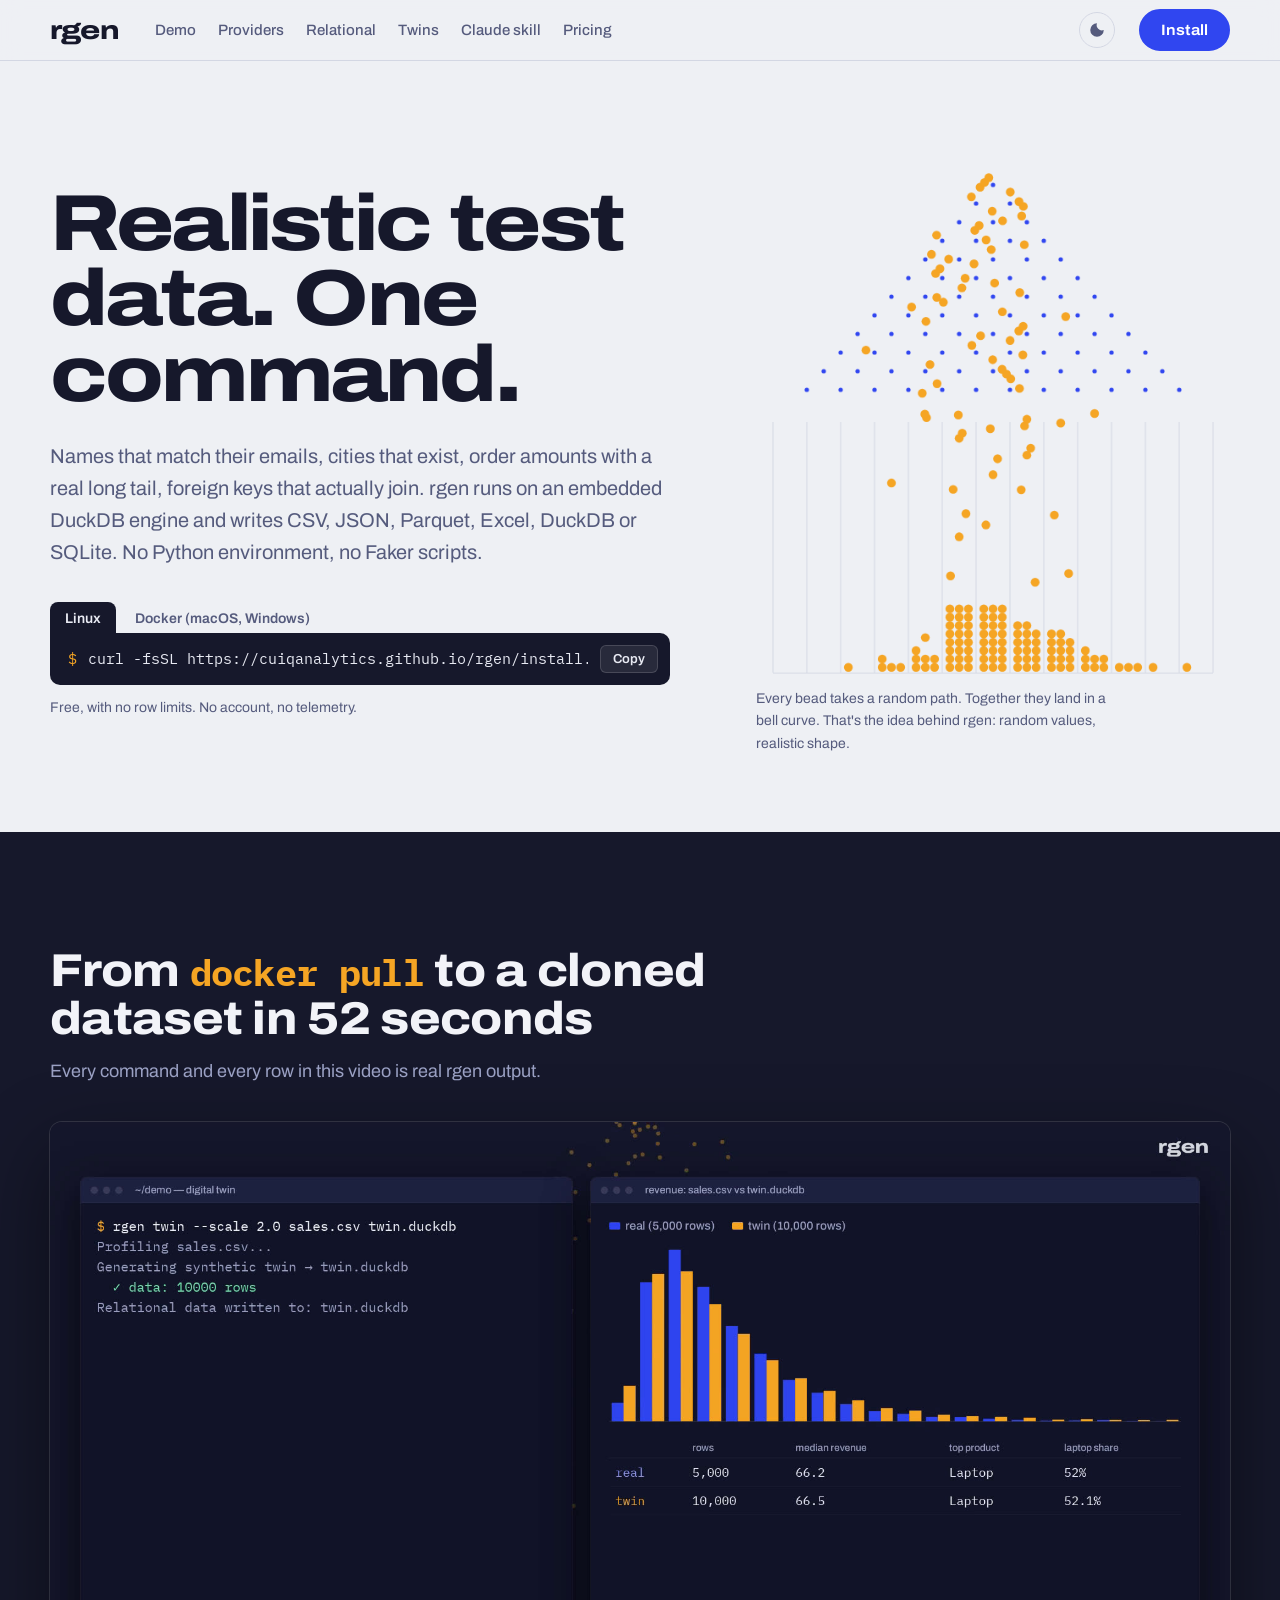
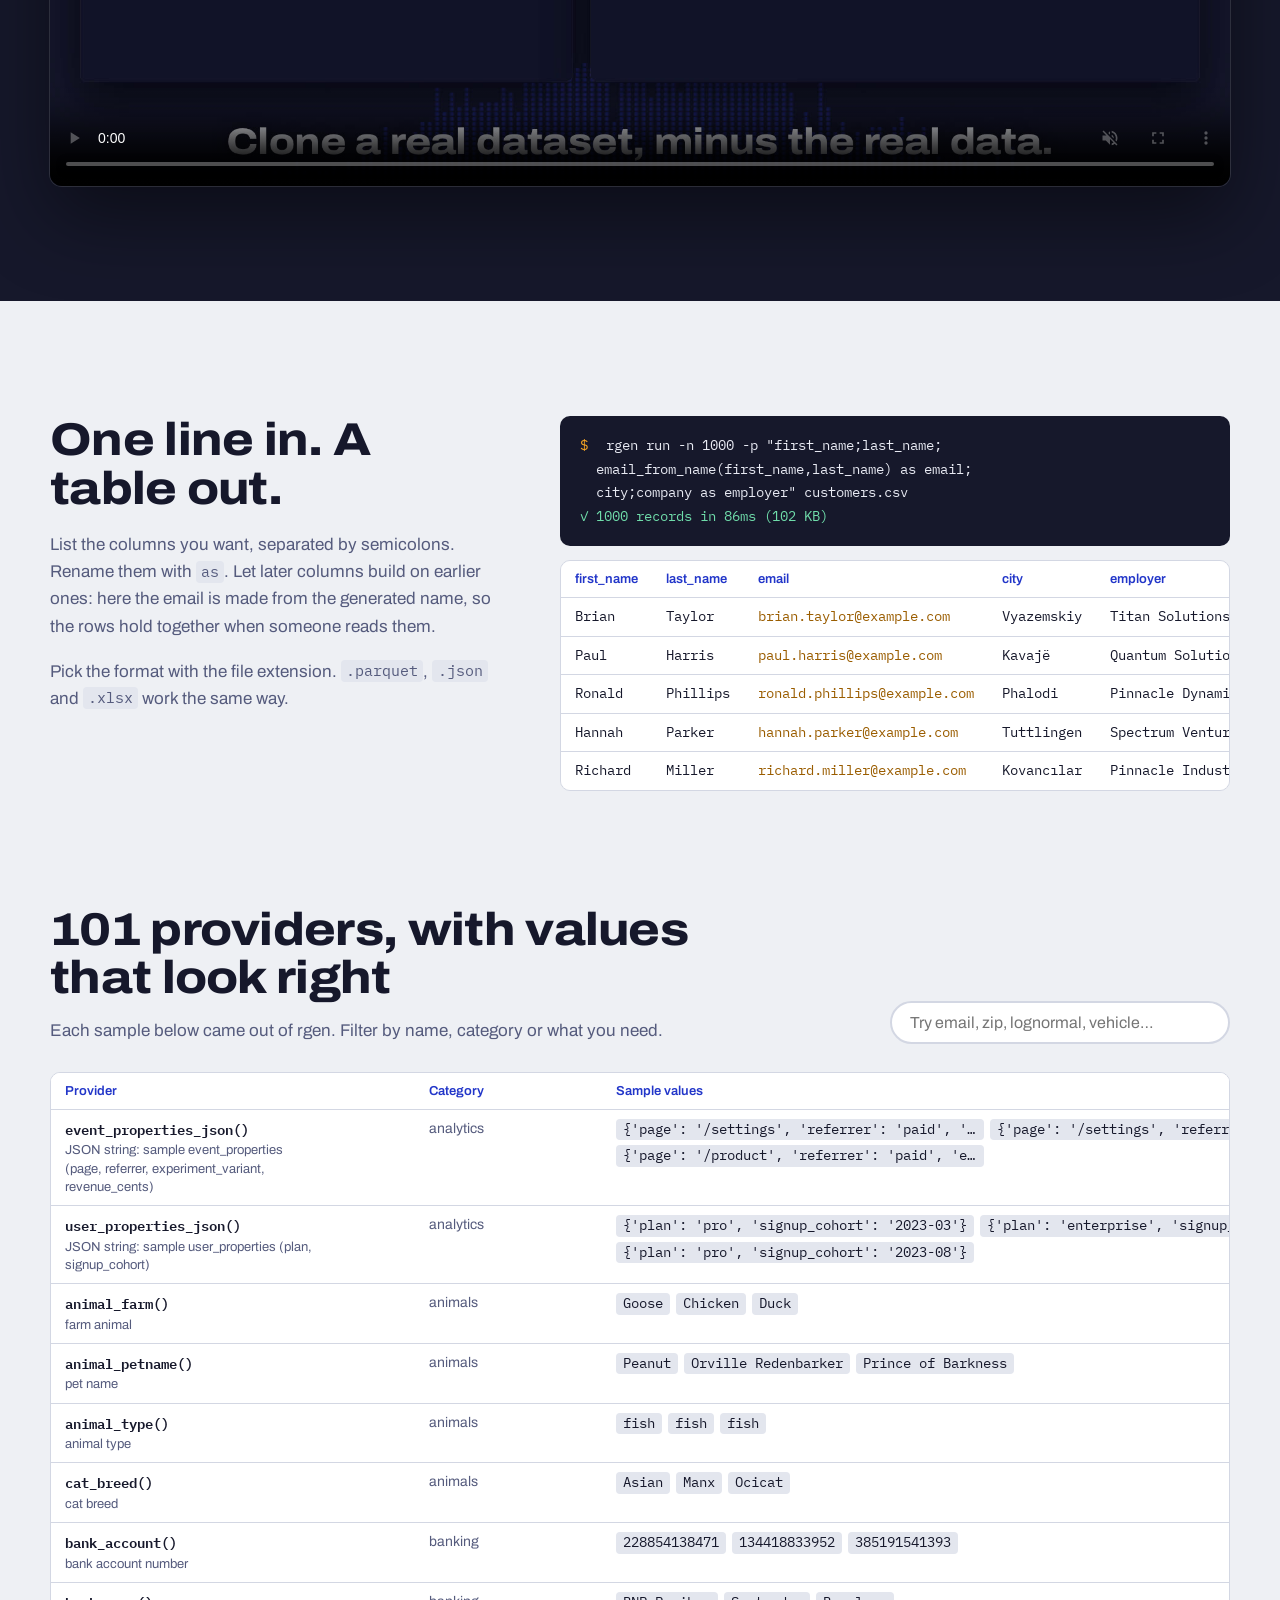
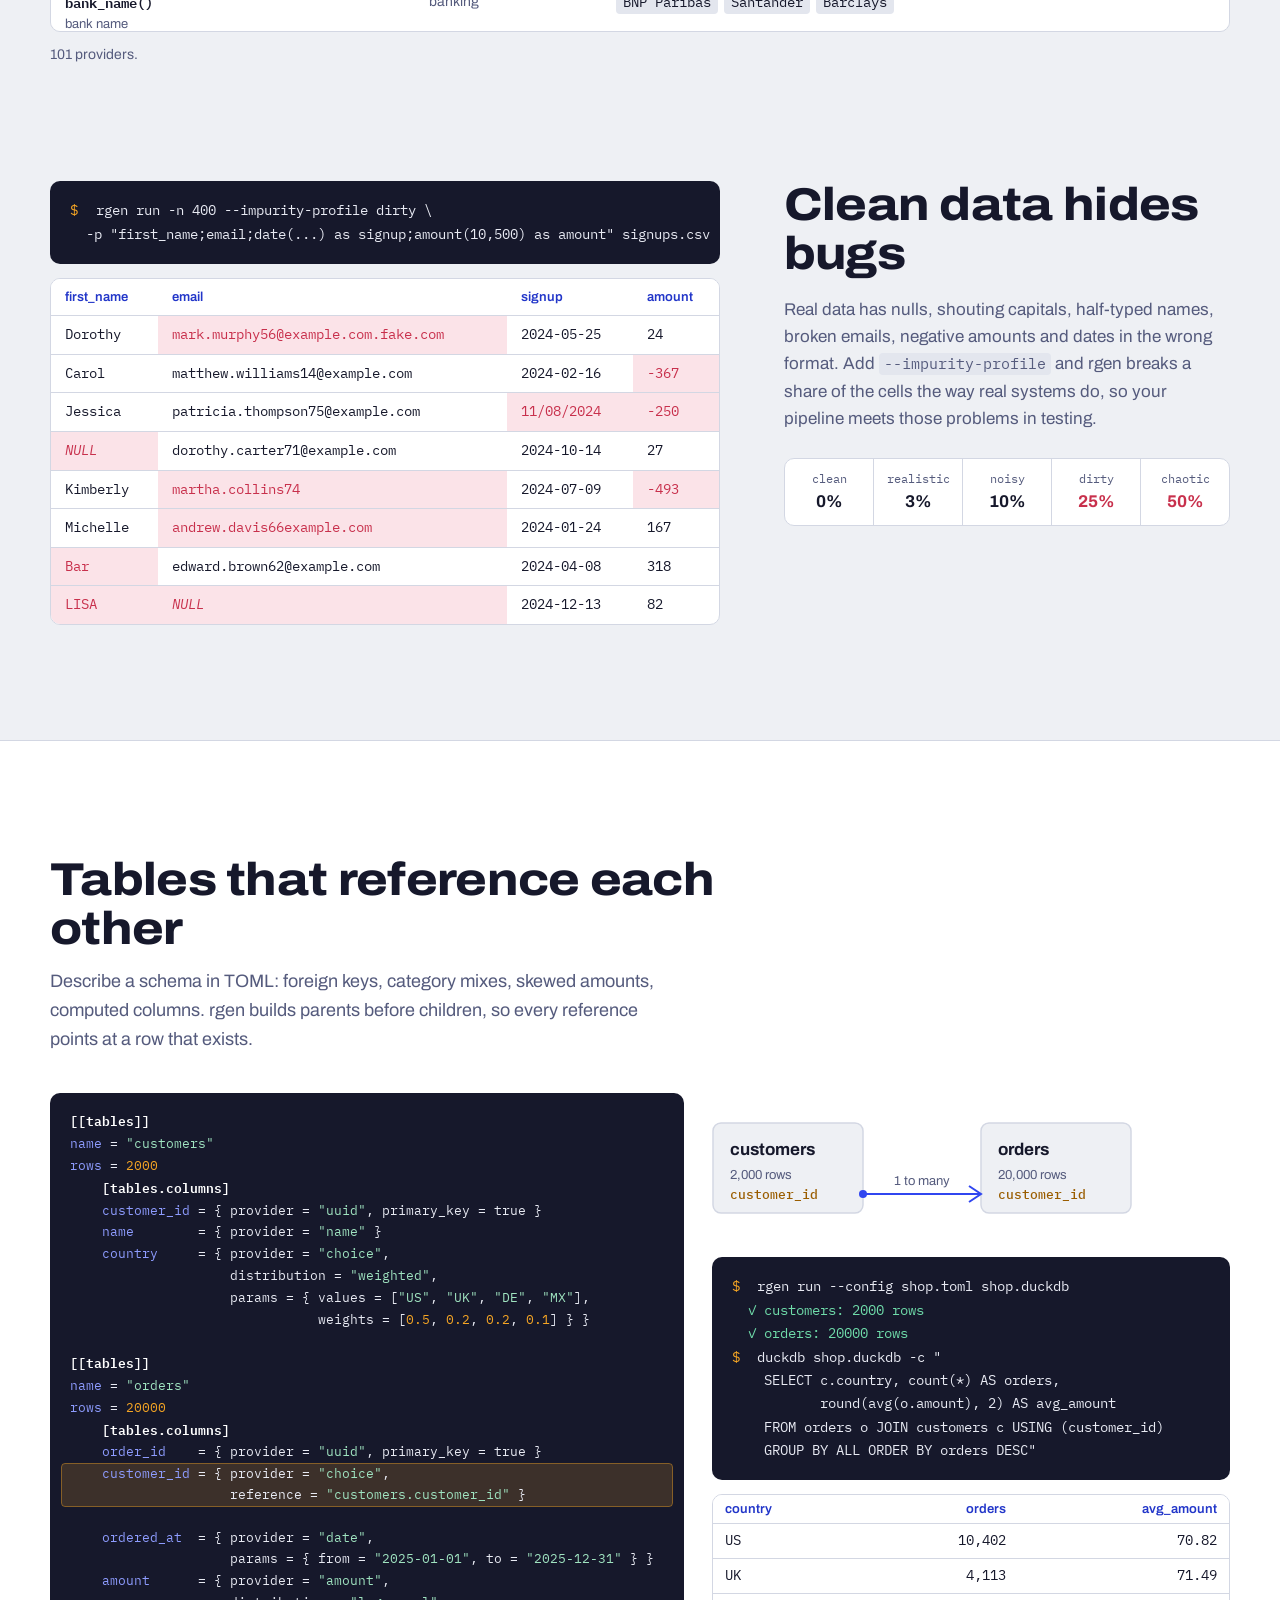
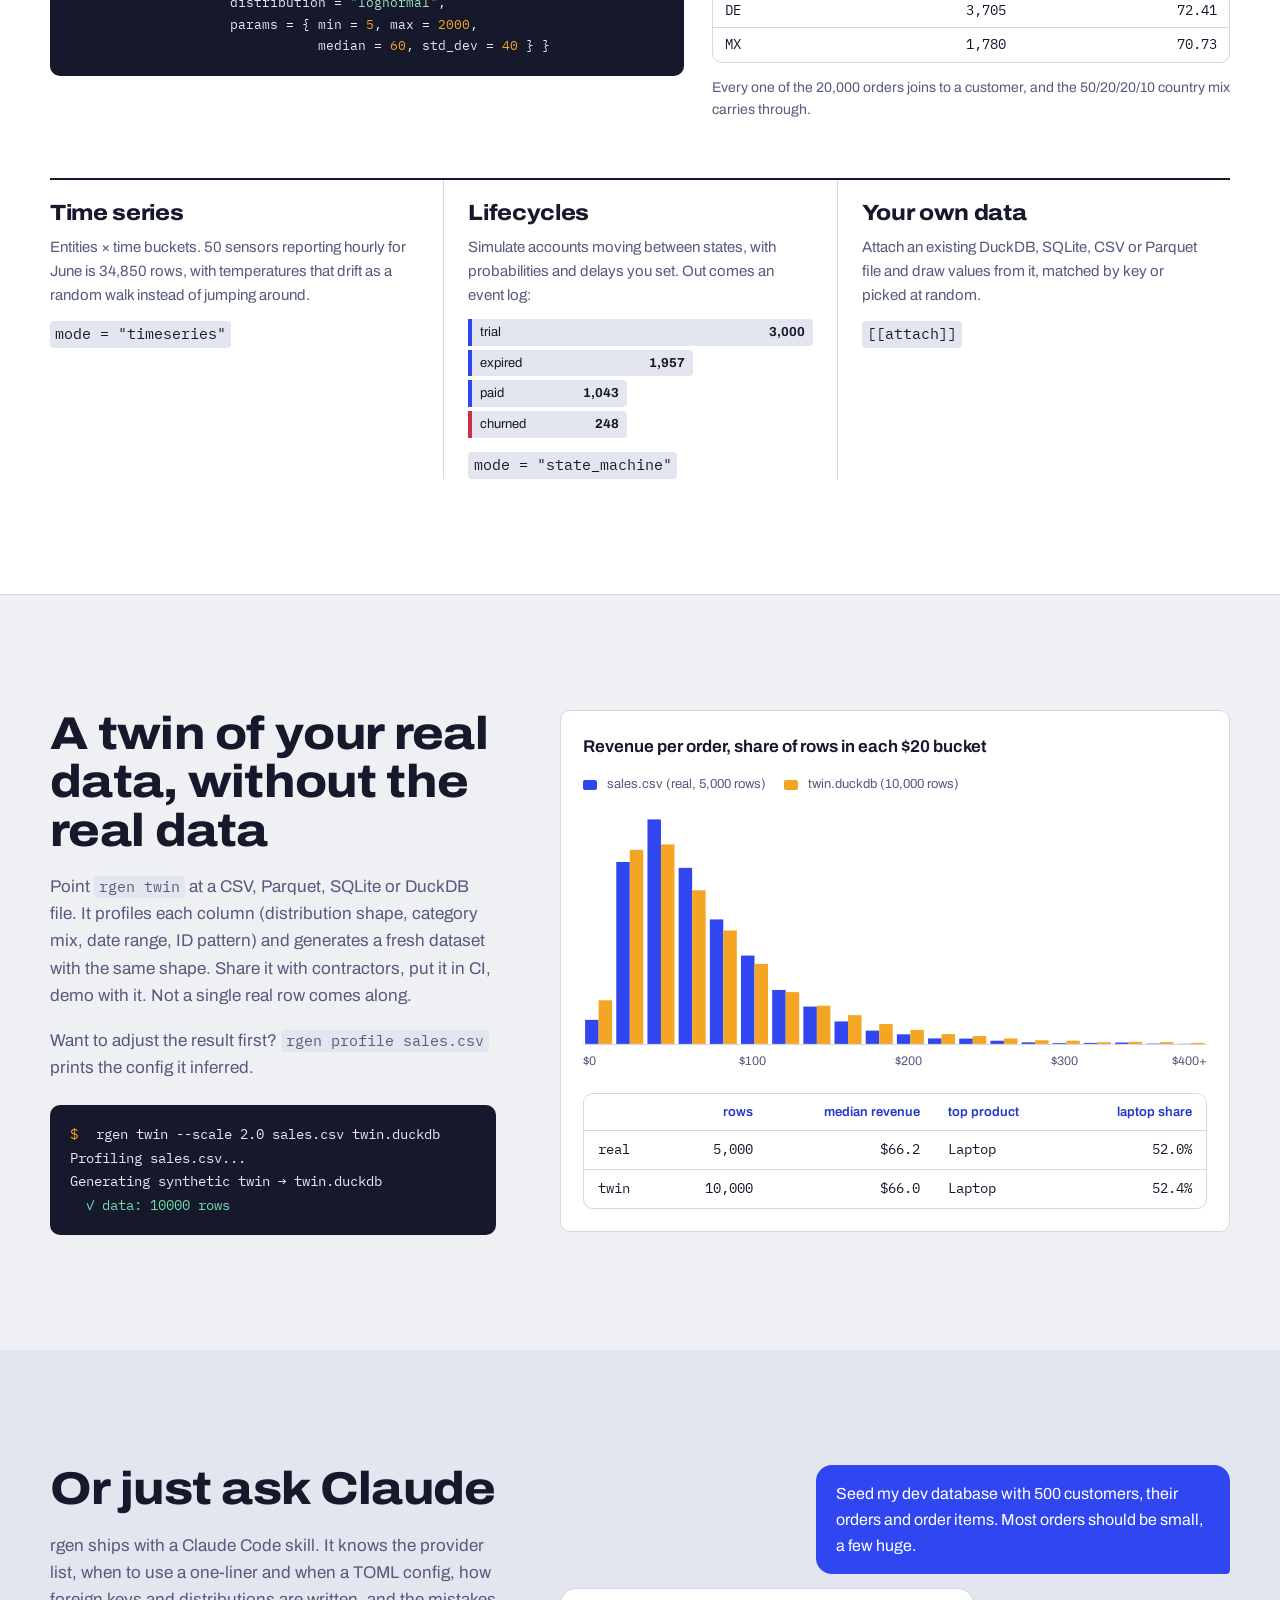
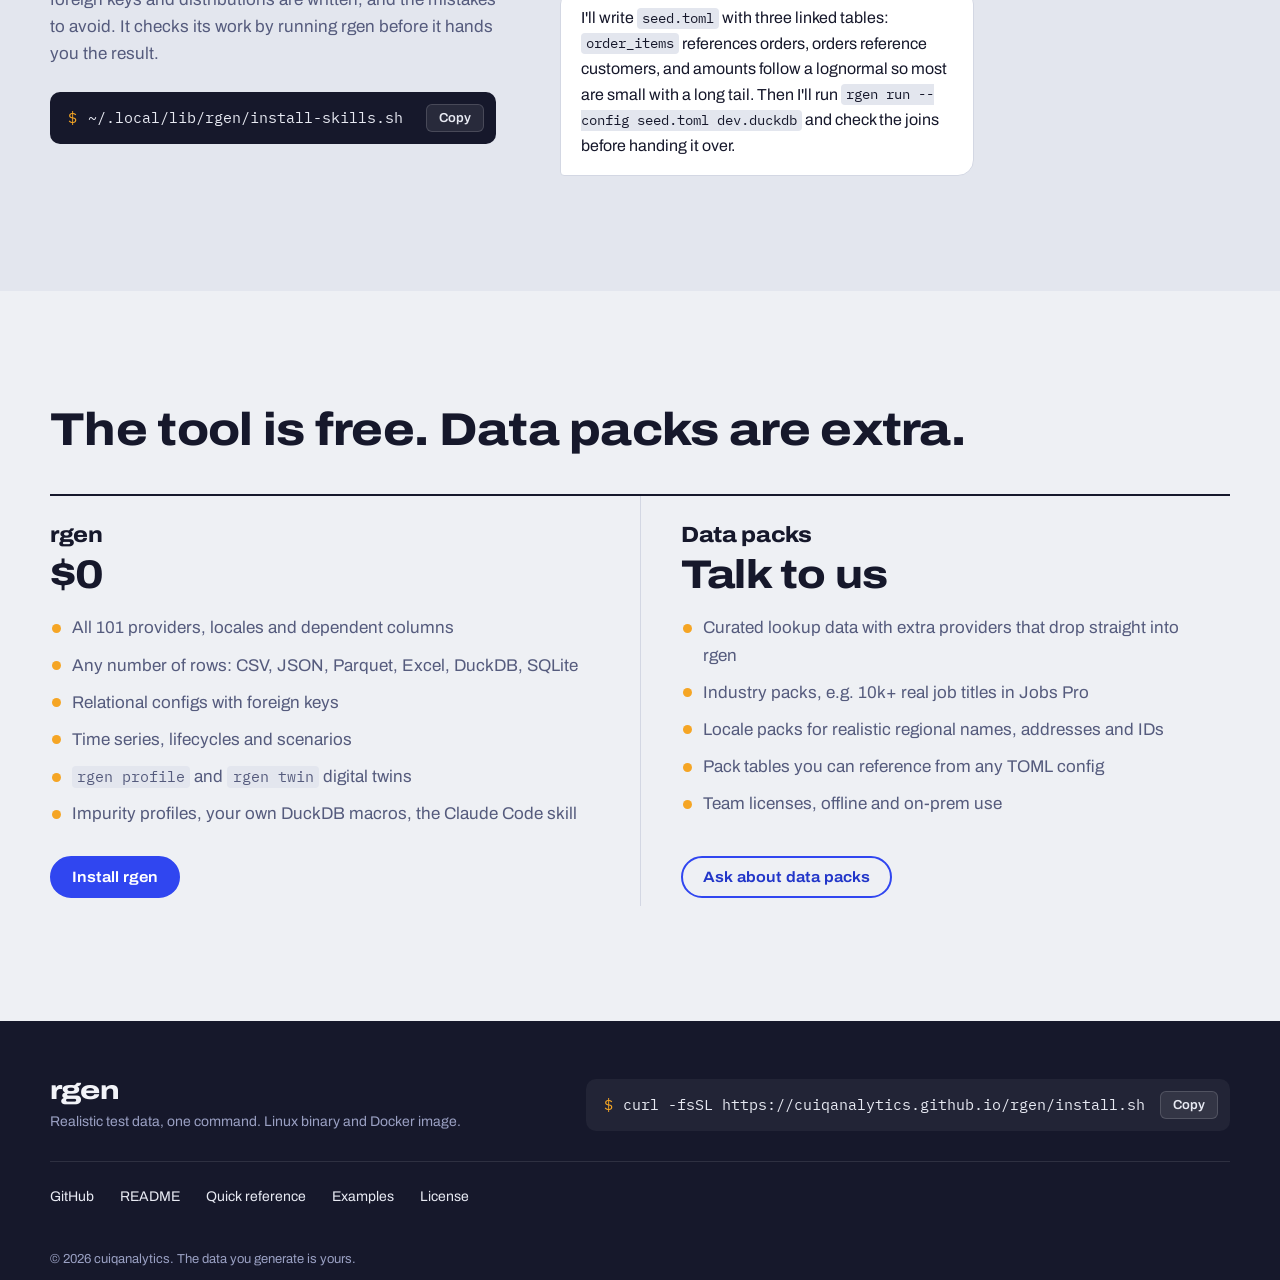
==== index.html @ 6bc673a0 "First commit" ====
<!DOCTYPE html>
<html lang="en">
<head>
<meta charset="utf-8">
<meta name="viewport" content="width=device-width, initial-scale=1">
<title>rgen — realistic test data</title>
<meta name="description" content="rgen generates realistic synthetic data from one command: 101 providers, foreign keys that join, time series, lifecycles and digital twins of real datasets. CSV, JSON, Parquet, Excel, DuckDB, SQLite.">
<meta property="og:type" content="website">
<meta property="og:url" content="https://cuiqanalytics.github.io/rgen/">
<meta property="og:title" content="rgen — realistic test data, one command">
<meta property="og:description" content="Names that match their emails, cities that exist, amounts with a real long tail, foreign keys that join.">
<meta property="og:image" content="https://cuiqanalytics.github.io/rgen/media/rgen-hero-poster.jpg">
<meta property="og:image:width" content="1920">
<meta property="og:image:height" content="1080">
<meta property="og:video" content="https://cuiqanalytics.github.io/rgen/media/rgen-hero.mp4">
<meta property="og:video:type" content="video/mp4">
<meta name="twitter:card" content="summary_large_image">
<meta name="twitter:image" content="https://cuiqanalytics.github.io/rgen/media/rgen-hero-poster.jpg">
<link rel="icon" href="data:image/svg+xml,%3Csvg xmlns='http://www.w3.org/2000/svg' viewBox='0 0 32 32'%3E%3Crect width='32' height='32' rx='7' fill='%2316182b'/%3E%3Cg fill='%23f5a524'%3E%3Ccircle cx='16' cy='24' r='3'/%3E%3Ccircle cx='10' cy='24' r='3'/%3E%3Ccircle cx='22' cy='24' r='3'/%3E%3Ccircle cx='16' cy='17.5' r='3'/%3E%3Ccircle cx='13' cy='11' r='3' fill='%238e9cff'/%3E%3C/g%3E%3C/svg%3E">
<link rel="preconnect" href="https://fonts.googleapis.com">
<link rel="preconnect" href="https://fonts.gstatic.com" crossorigin>
<link href="https://fonts.googleapis.com/css2?family=Archivo:wdth,wght@62..125,400..800&family=IBM+Plex+Mono:wght@400;600&display=swap" rel="stylesheet">
<link rel="stylesheet" href="style.css">
</head>
<body>

<a class="skip" href="#main">Skip to content</a>

<header class="site-header">
  <nav class="nav" aria-label="Main">
    <a href="#top" class="brand" aria-label="rgen home">rgen</a>
    <div class="nav-links">
      <a href="#demo">Demo</a>
      <a href="#providers">Providers</a>
      <a href="#relational">Relational</a>
      <a href="#twin">Twins</a>
      <a href="#skill">Claude skill</a>
      <a href="#pricing">Pricing</a>
    </div>
    <button class="theme-toggle" type="button" aria-label="Switch color theme" title="Switch color theme">
      <svg viewBox="0 0 24 24" width="18" height="18" aria-hidden="true"><path d="M12 3a9 9 0 1 0 9 9 7 7 0 0 1-9-9z" fill="currentColor"/></svg>
    </button>
    <a href="#install" class="btn btn-solid nav-cta">Install</a>
  </nav>
</header>

<main id="main">

  <section id="top" class="hero">
    <div class="hero-copy">
      <h1>Realistic test data. One command.</h1>
      <p class="lede">Names that match their emails, cities that exist, order amounts with a real long tail, foreign keys that actually join. rgen runs on an embedded DuckDB engine and writes CSV, JSON, Parquet, Excel, DuckDB or SQLite. No Python environment, no Faker scripts.</p>

      <div id="install" class="install" data-tabs>
        <div class="tabs" role="tablist" aria-label="Install method">
          <button role="tab" id="tab-linux" aria-controls="pane-linux" aria-selected="true">Linux</button>
          <button role="tab" id="tab-docker" aria-controls="pane-docker" aria-selected="false" tabindex="-1">Docker (macOS, Windows)</button>
        </div>
        <div role="tabpanel" id="pane-linux" aria-labelledby="tab-linux" class="cmd">
          <code><span class="sigil" aria-hidden="true">$</span>curl -fsSL https://cuiqanalytics.github.io/rgen/install.sh | sh</code>
          <button class="copy" data-copy="curl -fsSL https://cuiqanalytics.github.io/rgen/install.sh | sh">Copy</button>
        </div>
        <div role="tabpanel" id="pane-docker" aria-labelledby="tab-docker" class="cmd" hidden>
          <code><span class="sigil" aria-hidden="true">$</span>docker pull ghcr.io/cuiqanalytics/rgen</code>
          <button class="copy" data-copy="docker pull ghcr.io/cuiqanalytics/rgen">Copy</button>
        </div>
      </div>
      <p class="install-note">Free, with no row limits. No account, no telemetry.</p>
    </div>

    <figure class="board" aria-label="A Galton board: beads drop through pegs at random and pile up into a bell curve">
      <canvas id="galton" width="560" height="620"></canvas>
      <figcaption>Every bead takes a random path. Together they land in a bell curve. That's the idea behind rgen: random values, realistic shape.</figcaption>
    </figure>
  </section>

  <section id="demo" class="demo">
    <div class="wrap">
      <h2>From <code>docker pull</code> to a cloned dataset in 52&nbsp;seconds</h2>
      <p class="section-lede">Every command and every row in this video is real rgen output.</p>
      <div class="video-frame">
        <video poster="media/rgen-hero-poster.jpg" controls muted loop playsinline preload="metadata" autoplay aria-label="rgen demo video">
          <source src="media/rgen-hero.mp4" type="video/mp4">
        </video>
      </div>
    </div>
  </section>

  <section id="generate" class="wrap split">
    <div class="split-text">
      <h2>One line in. A table out.</h2>
      <p>List the columns you want, separated by semicolons. Rename them with <code>as</code>. Let later columns build on earlier ones: here the email is made from the generated name, so the rows hold together when someone reads them.</p>
      <p>Pick the format with the file extension. <code>.parquet</code>, <code>.json</code> and <code>.xlsx</code> work the same way.</p>
    </div>
    <div class="split-demo">
      <pre class="terminal"><code><span class="sigil">$</span> rgen run -n 1000 -p "first_name;last_name;
  email_from_name(first_name,last_name) as email;
  city;company as employer" customers.csv
<span class="ok">✓ 1000 records in 86ms (102 KB)</span></code></pre>
      <div class="table-scroll" tabindex="0" aria-label="First rows of customers.csv">
        <table class="data">
          <thead><tr><th>first_name</th><th>last_name</th><th>email</th><th>city</th><th>employer</th></tr></thead>
          <tbody>
            <tr><td>Brian</td><td>Taylor</td><td class="hl">brian.taylor@example.com</td><td>Vyazemskiy</td><td>Titan Solutions</td></tr>
            <tr><td>Paul</td><td>Harris</td><td class="hl">paul.harris@example.com</td><td>Kavajë</td><td>Quantum Solutions</td></tr>
            <tr><td>Ronald</td><td>Phillips</td><td class="hl">ronald.phillips@example.com</td><td>Phalodi</td><td>Pinnacle Dynamics</td></tr>
            <tr><td>Hannah</td><td>Parker</td><td class="hl">hannah.parker@example.com</td><td>Tuttlingen</td><td>Spectrum Ventures</td></tr>
            <tr><td>Richard</td><td>Miller</td><td class="hl">richard.miller@example.com</td><td>Kovancılar</td><td>Pinnacle Industries</td></tr>
          </tbody>
        </table>
      </div>
    </div>
  </section>

  <section id="providers" class="wrap catalog">
    <div class="catalog-head">
      <h2>101 providers, with values that look right</h2>
      <p>Each sample below came out of rgen. Filter by name, category or what you need.</p>
      <label class="filter">
        <span class="visually-hidden">Filter providers</span>
        <input id="provider-filter" type="search" placeholder="Try email, zip, lognormal, vehicle…" autocomplete="off">
      </label>
    </div>
    <div class="table-scroll catalog-scroll" tabindex="0" aria-label="Provider catalog">
      <table class="data catalog-table">
        <thead><tr><th scope="col">Provider</th><th scope="col">Category</th><th scope="col">Sample values</th></tr></thead>
        <tbody id="provider-rows"></tbody>
      </table>
    </div>
    <p class="catalog-count" id="provider-count" aria-live="polite"></p>
  </section>

  <section id="dirty" class="wrap split split-flip">
    <div class="split-text">
      <h2>Clean data hides bugs</h2>
      <p>Real data has nulls, shouting capitals, half-typed names, broken emails, negative amounts and dates in the wrong format. Add <code>--impurity-profile</code> and rgen breaks a share of the cells the way real systems do, so your pipeline meets those problems in testing.</p>
      <ol class="scale" aria-label="Impurity profiles and the share of cells they corrupt">
        <li><code>clean</code><span>0%</span></li>
        <li><code>realistic</code><span>3%</span></li>
        <li><code>noisy</code><span>10%</span></li>
        <li><code>dirty</code><span>25%</span></li>
        <li><code>chaotic</code><span>50%</span></li>
      </ol>
    </div>
    <div class="split-demo">
      <pre class="terminal"><code><span class="sigil">$</span> rgen run -n 400 --impurity-profile dirty \
  -p "first_name;email;date(...) as signup;amount(10,500) as amount" signups.csv</code></pre>
      <div class="table-scroll" tabindex="0" aria-label="Sample rows with injected data problems">
        <table class="data">
          <thead><tr><th>first_name</th><th>email</th><th>signup</th><th>amount</th></tr></thead>
          <tbody>
            <tr><td>Dorothy</td><td class="bad">mark.murphy56@example.com.fake.com</td><td>2024-05-25</td><td>24</td></tr>
            <tr><td>Carol</td><td>matthew.williams14@example.com</td><td>2024-02-16</td><td class="bad">-367</td></tr>
            <tr><td>Jessica</td><td>patricia.thompson75@example.com</td><td class="bad">11/08/2024</td><td class="bad">-250</td></tr>
            <tr><td class="bad null">NULL</td><td>dorothy.carter71@example.com</td><td>2024-10-14</td><td>27</td></tr>
            <tr><td>Kimberly</td><td class="bad">martha.collins74</td><td>2024-07-09</td><td class="bad">-493</td></tr>
            <tr><td>Michelle</td><td class="bad">andrew.davis66example.com</td><td>2024-01-24</td><td>167</td></tr>
            <tr><td class="bad">Bar</td><td>edward.brown62@example.com</td><td>2024-04-08</td><td>318</td></tr>
            <tr><td class="bad">LISA</td><td class="bad null">NULL</td><td>2024-12-13</td><td>82</td></tr>
          </tbody>
        </table>
      </div>
    </div>
  </section>

  <section id="relational" class="relational">
    <div class="wrap">
      <div class="section-head">
        <h2>Tables that reference each other</h2>
        <p class="section-lede">Describe a schema in TOML: foreign keys, category mixes, skewed amounts, computed columns. rgen builds parents before children, so every reference points at a row that exists.</p>
      </div>
      <div class="rel-grid">
        <pre class="terminal toml" aria-label="shop.toml"><code><span class="t-h">[[tables]]</span>
<span class="t-k">name</span> = <span class="t-s">"customers"</span>
<span class="t-k">rows</span> = <span class="t-n">2000</span>
    <span class="t-h">[tables.columns]</span>
    <span class="t-k">customer_id</span> = { provider = <span class="t-s">"uuid"</span>, primary_key = true }
    <span class="t-k">name</span>        = { provider = <span class="t-s">"name"</span> }
    <span class="t-k">country</span>     = { provider = <span class="t-s">"choice"</span>,
                    distribution = <span class="t-s">"weighted"</span>,
                    params = { values = [<span class="t-s">"US"</span>, <span class="t-s">"UK"</span>, <span class="t-s">"DE"</span>, <span class="t-s">"MX"</span>],
                               weights = [<span class="t-n">0.5</span>, <span class="t-n">0.2</span>, <span class="t-n">0.2</span>, <span class="t-n">0.1</span>] } }

<span class="t-h">[[tables]]</span>
<span class="t-k">name</span> = <span class="t-s">"orders"</span>
<span class="t-k">rows</span> = <span class="t-n">20000</span>
    <span class="t-h">[tables.columns]</span>
    <span class="t-k">order_id</span>    = { provider = <span class="t-s">"uuid"</span>, primary_key = true }
<mark>    <span class="t-k">customer_id</span> = { provider = <span class="t-s">"choice"</span>,
                    reference = <span class="t-s">"customers.customer_id"</span> }</mark>
    <span class="t-k">ordered_at</span>  = { provider = <span class="t-s">"date"</span>,
                    params = { from = <span class="t-s">"2025-01-01"</span>, to = <span class="t-s">"2025-12-31"</span> } }
    <span class="t-k">amount</span>      = { provider = <span class="t-s">"amount"</span>,
                    distribution = <span class="t-s">"lognormal"</span>,
                    params = { min = <span class="t-n">5</span>, max = <span class="t-n">2000</span>,
                               median = <span class="t-n">60</span>, std_dev = <span class="t-n">40</span> } }</code></pre>

        <div class="rel-result">
          <svg class="er" viewBox="0 0 420 150" role="img" aria-label="customers, 2,000 rows, is referenced by orders, 20,000 rows, through customer_id">
            <rect x="1" y="30" width="150" height="90" rx="8" class="er-box"/>
            <text x="18" y="62" class="er-title">customers</text>
            <text x="18" y="86" class="er-sub">2,000 rows</text>
            <text x="18" y="106" class="er-key">customer_id</text>
            <rect x="269" y="30" width="150" height="90" rx="8" class="er-box"/>
            <text x="286" y="62" class="er-title">orders</text>
            <text x="286" y="86" class="er-sub">20,000 rows</text>
            <text x="286" y="106" class="er-key">customer_id</text>
            <path d="M151 101 H269" class="er-line"/>
            <circle cx="151" cy="101" r="4" class="er-dot"/>
            <path d="M257 93 L269 101 L257 109" class="er-line"/>
            <text x="210" y="92" text-anchor="middle" class="er-sub">1 to many</text>
          </svg>
          <pre class="terminal"><code><span class="sigil">$</span> rgen run --config shop.toml shop.duckdb
<span class="ok">  ✓ customers: 2000 rows</span>
<span class="ok">  ✓ orders: 20000 rows</span>
<span class="sigil">$</span> duckdb shop.duckdb -c "
    SELECT c.country, count(*) AS orders,
           round(avg(o.amount), 2) AS avg_amount
    FROM orders o JOIN customers c USING (customer_id)
    GROUP BY ALL ORDER BY orders DESC"</code></pre>
          <table class="data compact">
            <thead><tr><th>country</th><th class="num">orders</th><th class="num">avg_amount</th></tr></thead>
            <tbody>
              <tr><td>US</td><td class="num">10,402</td><td class="num">70.82</td></tr>
              <tr><td>UK</td><td class="num">4,113</td><td class="num">71.49</td></tr>
              <tr><td>DE</td><td class="num">3,705</td><td class="num">72.41</td></tr>
              <tr><td>MX</td><td class="num">1,780</td><td class="num">70.73</td></tr>
            </tbody>
          </table>
          <p class="note">Every one of the 20,000 orders joins to a customer, and the 50/20/20/10 country mix carries through.</p>
        </div>
      </div>

      <div class="modes">
        <div class="mode">
          <h3>Time series</h3>
          <p>Entities × time buckets. 50 sensors reporting hourly for June is 34,850 rows, with temperatures that drift as a random walk instead of jumping around.</p>
          <code>mode = "timeseries"</code>
        </div>
        <div class="mode">
          <h3>Lifecycles</h3>
          <p>Simulate accounts moving between states, with probabilities and delays you set. Out comes an event log:</p>
          <div class="funnel" role="img" aria-label="3,000 trials; 1,043 converted to paid, 1,957 expired; 248 paid accounts churned">
            <span style="--w:100%">trial <b>3,000</b></span>
            <span style="--w:65.2%">expired <b>1,957</b></span>
            <span style="--w:34.8%">paid <b>1,043</b></span>
            <span style="--w:8.3%">churned <b>248</b></span>
          </div>
          <code>mode = "state_machine"</code>
        </div>
        <div class="mode">
          <h3>Your own data</h3>
          <p>Attach an existing DuckDB, SQLite, CSV or Parquet file and draw values from it, matched by key or picked at random.</p>
          <code>[[attach]]</code>
        </div>
      </div>
    </div>
  </section>

  <section id="twin" class="wrap split">
    <div class="split-text">
      <h2>A twin of your real data, without the real data</h2>
      <p>Point <code>rgen twin</code> at a CSV, Parquet, SQLite or DuckDB file. It profiles each column (distribution shape, category mix, date range, ID pattern) and generates a fresh dataset with the same shape. Share it with contractors, put it in CI, demo with it. Not a single real row comes along.</p>
      <p>Want to adjust the result first? <code>rgen profile sales.csv</code> prints the config it inferred.</p>
      <pre class="terminal"><code><span class="sigil">$</span> rgen twin --scale 2.0 sales.csv twin.duckdb
Profiling sales.csv...
Generating synthetic twin → twin.duckdb
<span class="ok">  ✓ data: 10000 rows</span></code></pre>
    </div>
    <figure class="split-demo twin-chart">
      <figcaption>Revenue per order, share of rows in each $20 bucket</figcaption>
      <div class="legend"><span class="sw sw-real"></span>sales.csv (real, 5,000 rows) <span class="sw sw-twin"></span>twin.duckdb (10,000 rows)</div>
      <svg id="twin-hist" viewBox="0 0 600 260" role="img" aria-label="Two nearly identical right-skewed histograms of revenue, real and twin"></svg>
      <div class="table-scroll" tabindex="0" aria-label="Real vs twin summary"><table class="data" id="twin-stats"></table></div>
    </figure>
  </section>

  <section id="skill" class="skill">
    <div class="wrap split">
      <div class="split-text">
        <h2>Or just ask Claude</h2>
        <p>rgen ships with a Claude Code skill. It knows the provider list, when to use a one-liner and when a TOML config, how foreign keys and distributions are written, and the mistakes to avoid. It checks its work by running rgen before it hands you the result.</p>
        <div class="cmd">
          <code><span class="sigil" aria-hidden="true">$</span>~/.local/lib/rgen/install-skills.sh</code>
          <button class="copy" data-copy="~/.local/lib/rgen/install-skills.sh">Copy</button>
        </div>
      </div>
      <div class="split-demo chat">
        <p class="bubble you">Seed my dev database with 500 customers, their orders and order items. Most orders should be small, a few huge.</p>
        <p class="bubble claude">I'll write <code>seed.toml</code> with three linked tables: <code>order_items</code> references orders, orders reference customers, and amounts follow a lognormal so most are small with a long tail. Then I'll run <code>rgen run --config seed.toml dev.duckdb</code> and check the joins before handing it over.</p>
      </div>
    </div>
  </section>

  <section id="pricing" class="wrap pricing">
    <h2>The tool is free. Data packs are extra.</h2>
    <div class="tiers">
      <div class="tier">
        <h3>rgen</h3>
        <p class="price">$0</p>
        <ul>
          <li>All 101 providers, locales and dependent columns</li>
          <li>Any number of rows: CSV, JSON, Parquet, Excel, DuckDB, SQLite</li>
          <li>Relational configs with foreign keys</li>
          <li>Time series, lifecycles and scenarios</li>
          <li><code>rgen profile</code> and <code>rgen twin</code> digital twins</li>
          <li>Impurity profiles, your own DuckDB macros, the Claude Code skill</li>
        </ul>
        <a class="btn btn-solid" href="#install">Install rgen</a>
      </div>
      <div class="tier tier-pro">
        <h3>Data packs</h3>
        <p class="price">Talk to us</p>
        <ul>
          <li>Curated lookup data with extra providers that drop straight into rgen</li>
          <li>Industry packs, e.g. 10k+ real job titles in Jobs Pro</li>
          <li>Locale packs for realistic regional names, addresses and IDs</li>
          <li>Pack tables you can reference from any TOML config</li>
          <li>Team licenses, offline and on-prem use</li>
        </ul>
        <a class="btn btn-outline" id="contact-link" href="mailto:CONTACT_EMAIL?subject=rgen%20data%20packs">Ask about data packs</a>
      </div>
    </div>
  </section>

</main>

<footer class="site-footer">
  <div class="wrap footer-grid">
    <div>
      <p class="brand">rgen</p>
      <p class="footer-note">Realistic test data, one command. Linux binary and Docker image.</p>
    </div>
    <div class="cmd">
      <code><span class="sigil" aria-hidden="true">$</span>curl -fsSL https://cuiqanalytics.github.io/rgen/install.sh | sh</code>
      <button class="copy" data-copy="curl -fsSL https://cuiqanalytics.github.io/rgen/install.sh | sh">Copy</button>
    </div>
    <nav class="footer-links" aria-label="Resources">
      <a href="https://github.com/cuiqanalytics/rgen">GitHub</a>
      <a href="https://github.com/cuiqanalytics/rgen#readme">README</a>
      <a href="https://github.com/cuiqanalytics/rgen/blob/main/QUICK_REFERENCE.md">Quick reference</a>
      <a href="https://github.com/cuiqanalytics/rgen/tree/main/examples">Examples</a>
      <a href="https://github.com/cuiqanalytics/rgen/blob/main/LICENSE">License</a>
    </nav>
  </div>
  <p class="wrap copyright">© 2026 cuiqanalytics. The data you generate is yours.</p>
</footer>

<script src="data.js"></script>
<script src="script.js"></script>
</body>
</html>
---- style.css ----
/* rgen — Fog paper, Ink type, Cobalt structure, Marigold data, Rose for broken data. */
:root {
  --bg: #eef0f4;
  --surface: #ffffff;
  --sunk: #e3e6ee;
  --text: #16182b;
  --muted: #555b7d;
  --line: #d3d7e3;
  --cobalt: #3046f0;
  --cobalt-ink: #2236c9;
  --marigold: #f5a524;
  --marigold-ink: #9a5d00;
  --rose: #c8304c;
  --rose-bg: #fbe3e8;
  --term-bg: #16182b;
  --term-text: #e8eaf3;
  --term-dim: #9aa0c3;
  --term-ok: #6fdcaa;
  --term-key: #8e9cff;
  --term-str: #9fe3c0;
  --pro-bg: #f5a524;
  --pro-text: #16182b;
  --bead: #f5a524;
  --peg: #3046f0;
  --display: "Archivo", system-ui, sans-serif;
  --mono: "IBM Plex Mono", ui-monospace, SFMono-Regular, Menlo, monospace;
  --radius: 10px;
  color-scheme: light;
}
@media (prefers-color-scheme: dark) {
  :root:not([data-theme="light"]) {
    --bg: #14162a; --surface: #1c1f38; --sunk: #101224; --text: #eef0f4; --muted: #a3a8c9; --line: #2e3256;
    --cobalt: #8e9cff; --cobalt-ink: #aab5ff; --marigold-ink: #f5b84a; --rose: #ff8098; --rose-bg: #3a1a26;
    --term-bg: #0e1020; --peg: #8e9cff; color-scheme: dark;
  }
}
:root[data-theme="dark"] {
  --bg: #14162a; --surface: #1c1f38; --sunk: #101224; --text: #eef0f4; --muted: #a3a8c9; --line: #2e3256;
  --cobalt: #8e9cff; --cobalt-ink: #aab5ff; --marigold-ink: #f5b84a; --rose: #ff8098; --rose-bg: #3a1a26;
  --term-bg: #0e1020; --peg: #8e9cff; color-scheme: dark;
}

*, *::before, *::after { box-sizing: border-box; }
html { scroll-behavior: smooth; scroll-padding-top: 76px; -webkit-text-size-adjust: 100%; }
@media (prefers-reduced-motion: reduce) { html { scroll-behavior: auto; } }
body {
  margin: 0; background: var(--bg); color: var(--text);
  font: 400 17px/1.6 var(--display); font-stretch: 100%;
  overflow-x: hidden;
}
img, svg, video, canvas { display: block; max-width: 100%; }
a { color: var(--cobalt-ink); text-underline-offset: 3px; }
:focus-visible { outline: 3px solid var(--marigold); outline-offset: 2px; border-radius: 4px; }
code { font-family: var(--mono); font-size: 0.88em; background: var(--sunk); padding: 0.1em 0.35em; border-radius: 4px; }
h1, h2, h3 { margin: 0; line-height: 1.05; font-weight: 780; letter-spacing: -0.015em; }
h2 { font-size: clamp(30px, 4vw, 46px); font-stretch: 112%; max-width: 22ch; }
h2 code { font-size: 0.8em; background: none; padding: 0; color: var(--cobalt-ink); }
h3 { font-size: 22px; font-stretch: 110%; }
p { margin: 0; }
[hidden] { display: none !important; }
.visually-hidden { position: absolute; width: 1px; height: 1px; overflow: hidden; clip: rect(0 0 0 0); white-space: nowrap; }
.skip { position: absolute; left: -999px; top: 8px; background: var(--text); color: var(--bg); padding: 8px 14px; border-radius: 6px; z-index: 20; }
.skip:focus { left: 8px; }

.wrap { width: min(1180px, 100% - 32px); margin-inline: auto; }
main > section { padding-block: clamp(64px, 9vw, 120px); }
main > section.wrap + section.wrap { padding-top: 0; }

/* ---------- header ---------- */
.site-header { position: sticky; top: 0; z-index: 10; background: color-mix(in srgb, var(--bg) 88%, transparent);
  backdrop-filter: blur(10px); -webkit-backdrop-filter: blur(10px); border-bottom: 1px solid var(--line); }
.nav { width: min(1180px, 100% - 32px); margin-inline: auto; height: 60px; display: flex; align-items: center; gap: 24px; }
.brand { font: 800 26px/1 var(--display); font-stretch: 125%; letter-spacing: -0.03em; color: var(--text); text-decoration: none; }
.nav-links { display: flex; gap: 22px; margin-left: 12px; }
.nav-links a { color: var(--muted); text-decoration: none; font-size: 15px; font-weight: 500; }
.nav-links a:hover { color: var(--text); }
.theme-toggle { margin-left: auto; width: 36px; height: 36px; border-radius: 50%; border: 1px solid var(--line);
  background: transparent; color: var(--muted); display: grid; place-items: center; cursor: pointer; }
.theme-toggle:hover { color: var(--text); }
.btn { display: inline-flex; align-items: center; justify-content: center; min-height: 42px; padding: 0 20px; border-radius: 999px;
  font: 650 15px var(--display); font-stretch: 108%; text-decoration: none; cursor: pointer; border: 2px solid var(--cobalt); }
.btn-solid { background: var(--cobalt); color: #fff; }
:root[data-theme="dark"] .btn-solid { color: #14162a; }
@media (prefers-color-scheme: dark) { :root:not([data-theme="light"]) .btn-solid { color: #14162a; } }
.btn-outline { background: transparent; color: var(--cobalt-ink); }
.btn:hover { filter: brightness(1.08); }
@media (max-width: 900px) { .nav-links { display: none; } }

/* ---------- hero ---------- */
.hero { width: min(1180px, 100% - 32px); margin-inline: auto; display: grid; grid-template-columns: minmax(0, 1.15fr) minmax(0, 0.85fr);
  gap: clamp(32px, 5vw, 72px); align-items: center; padding-block: clamp(48px, 7vw, 96px) clamp(48px, 6vw, 80px); }
.hero h1 { font-size: clamp(38px, 6.2vw, 84px); font-stretch: 118%; font-weight: 800; letter-spacing: -0.035em; line-height: 0.95; }
.lede { margin-top: 28px; font-size: clamp(18px, 1.6vw, 20px); color: var(--muted); max-width: 56ch; }
.install { margin-top: 34px; max-width: 620px; }
.tabs { display: flex; gap: 4px; margin-bottom: -1px; position: relative; }
.tabs [role="tab"] { font: 600 14px var(--display); color: var(--muted); background: transparent; border: 1px solid transparent;
  border-bottom: none; padding: 8px 14px; border-radius: 8px 8px 0 0; cursor: pointer; }
.tabs [role="tab"][aria-selected="true"] { color: #e8eaf3; background: var(--term-bg); }
.install .cmd { border-top-left-radius: 0; }
.cmd { display: flex; align-items: center; gap: 12px; background: var(--term-bg); color: var(--term-text); border-radius: var(--radius);
  padding: 12px 12px 12px 18px; min-width: 0; }
.cmd code { background: none; padding: 0; color: inherit; font-size: 15px; white-space: nowrap; overflow-x: auto; flex: 1; min-width: 0; scrollbar-width: none; }
.cmd code::-webkit-scrollbar { display: none; }
.sigil { color: var(--marigold); margin-right: 0.7em; user-select: none; }
.copy { flex: none; font: 600 13px var(--display); color: var(--term-text); background: #ffffff14; border: 1px solid #ffffff26;
  border-radius: 6px; padding: 6px 12px; cursor: pointer; }
.copy:hover { background: #ffffff24; }
.copy.done { color: var(--term-ok); border-color: currentColor; }
.install-note { margin-top: 12px; font-size: 14px; color: var(--muted); }

.board { margin: 0; }
.board canvas { width: 100%; height: auto; aspect-ratio: 560 / 620; }
.board figcaption { margin-top: 12px; font-size: 14px; color: var(--muted); max-width: 46ch; }
@media (max-width: 860px) {
  .hero { grid-template-columns: minmax(0, 1fr); }
  .board { max-width: 420px; }
}

/* ---------- demo ---------- */
.demo { background: var(--term-bg); color: var(--term-text); }
.demo h2 { color: #f2f3f8; }
.demo h2 code { color: var(--marigold); }
.demo .section-lede { color: var(--term-dim); }
.section-lede { margin-top: 14px; font-size: 18px; color: var(--muted); max-width: 62ch; }
.video-frame { margin-top: 36px; border-radius: 12px; overflow: hidden; box-shadow: 0 0 0 1px #ffffff1f, 0 30px 80px #0007; background: #16182b; }
.video-frame video { width: 100%; aspect-ratio: 16 / 9; }

/* ---------- split sections ---------- */
.split { display: grid; grid-template-columns: minmax(0, 0.8fr) minmax(0, 1.2fr); gap: clamp(28px, 5vw, 64px); align-items: start; }
.split-flip { grid-template-columns: minmax(0, 1.2fr) minmax(0, 0.8fr); }
.split-flip .split-text { order: 2; }
.split-text p { margin-top: 18px; color: var(--muted); max-width: 52ch; }
.split-text > .cmd, .split-text > .terminal { margin-top: 24px; }
.split-demo { min-width: 0; display: grid; gap: 14px; }
@media (max-width: 900px) { .split, .split-flip { grid-template-columns: minmax(0, 1fr); } .split-flip .split-text { order: 0; } }

.terminal { margin: 0; background: var(--term-bg); color: var(--term-text); border-radius: var(--radius); padding: 18px 20px;
  overflow-x: auto; font-size: 14px; line-height: 1.6; }
.terminal code { background: none; padding: 0; font-size: inherit; color: inherit; white-space: pre; }
.terminal .ok { color: var(--term-ok); }

.table-scroll { overflow-x: auto; border-radius: var(--radius); border: 1px solid var(--line); background: var(--surface); }
.data { width: 100%; border-collapse: collapse; font: 400 14px/1.4 var(--mono); }
.data th { text-align: left; font: 600 13px var(--display); color: var(--cobalt-ink); padding: 11px 14px; border-bottom: 1px solid var(--line); white-space: nowrap; background: var(--surface); }
.data td { padding: 9px 14px; border-bottom: 1px solid var(--line); white-space: nowrap; }
.data tr:last-child td { border-bottom: none; }
.data .num { text-align: right; font-variant-numeric: tabular-nums; }
.data td.hl { color: var(--marigold-ink); }
.data td.bad { color: var(--rose); background: var(--rose-bg); }
.data td.null { font-style: italic; }
.data.compact td, .data.compact th { padding: 7px 12px; }
.compact { border: 1px solid var(--line); border-radius: var(--radius); background: var(--surface); border-collapse: separate; border-spacing: 0; overflow: hidden; }

/* ---------- catalog ---------- */
.catalog-head { display: grid; grid-template-columns: 1fr auto; gap: 14px 40px; align-items: end; }
.catalog-head h2 { grid-column: 1; }
.catalog-head p { grid-column: 1; color: var(--muted); }
.filter { grid-column: 2; grid-row: 1 / span 2; align-self: end; }
.filter input { width: min(340px, 80vw); font: 400 16px var(--display); color: var(--text); background: var(--surface);
  border: 2px solid var(--line); border-radius: 999px; padding: 11px 18px; }
.filter input:focus { border-color: var(--cobalt); outline: none; }
@media (max-width: 760px) { .catalog-head { grid-template-columns: minmax(0, 1fr); } .filter { grid-column: 1; grid-row: auto; } }
.catalog-scroll { margin-top: 28px; max-height: 560px; overflow: auto; }
.catalog-table thead th { position: sticky; top: 0; z-index: 1; }
.catalog-table td { vertical-align: top; }
.catalog-table td:first-child { color: var(--text); font-weight: 600; }
.catalog-table td:first-child small { display: block; font: 400 13px/1.4 var(--display); color: var(--muted); white-space: normal; max-width: 36ch; margin-top: 3px; }
.catalog-table td:nth-child(2) { font-family: var(--display); color: var(--muted); }
.catalog-table td:nth-child(3) { white-space: normal; }
.sample { display: inline-block; background: var(--sunk); border-radius: 4px; padding: 1px 7px; margin: 0 6px 5px 0; max-width: 100%;
  overflow: hidden; text-overflow: ellipsis; white-space: nowrap; vertical-align: top; max-width: min(46ch, 100%); }
.catalog-count { margin-top: 12px; font-size: 14px; color: var(--muted); }

/* ---------- dirty scale ---------- */
.scale { list-style: none; margin: 26px 0 0; padding: 0; display: grid; grid-template-columns: repeat(5, 1fr); max-width: 460px;
  border: 1px solid var(--line); border-radius: var(--radius); overflow: hidden; background: var(--surface); }
.scale li { padding: 10px 8px; text-align: center; border-left: 1px solid var(--line); font-size: 13px; }
.scale li:first-child { border-left: none; }
.scale code { display: block; background: none; padding: 0; font-size: 12px; color: var(--muted); }
.scale span { font-weight: 700; font-size: 17px; }
.scale li:nth-child(n+4) span { color: var(--rose); }
@media (max-width: 420px) { .scale code { font-size: 10px; } }

/* ---------- relational ---------- */
.relational { background: var(--surface); border-block: 1px solid var(--line); }
.section-head h2 { max-width: 24ch; }
.pro-tag { display: inline-block; vertical-align: 0.35em; font: 700 13px/1 var(--display); font-stretch: 110%; letter-spacing: 0;
  color: var(--pro-text); background: var(--pro-bg); padding: 5px 10px; border-radius: 999px; }
.rel-grid { margin-top: 40px; display: grid; grid-template-columns: minmax(0, 1.1fr) minmax(0, 0.9fr); gap: 28px; align-items: start; }
@media (max-width: 980px) { .rel-grid { grid-template-columns: minmax(0, 1fr); } }
.toml { font-size: 13px; }
.toml mark { display: block; background: #f5a5242b; color: inherit; outline: 1px solid #f5a52480; border-radius: 3px; margin: 0 -8px; padding: 0 8px; }
.t-h { color: #fff; font-weight: 600; }
.t-k { color: var(--term-key); }
.t-s { color: var(--term-str); }
.t-n { color: var(--marigold); }
.rel-result { display: grid; gap: 14px; min-width: 0; }
.er { width: 100%; max-width: 420px; }
.er-box { fill: var(--bg); stroke: var(--line); stroke-width: 1.5; }
.er-title { font: 700 17px var(--display); fill: var(--text); }
.er-sub { font: 400 13px var(--display); fill: var(--muted); }
.er-key { font: 500 13px var(--mono); fill: var(--marigold-ink); }
.er-line { fill: none; stroke: var(--cobalt); stroke-width: 2; }
.er-dot { fill: var(--cobalt); }
.note { font-size: 14px; color: var(--muted); }
.modes { margin-top: 56px; display: grid; grid-template-columns: repeat(3, minmax(0, 1fr)); gap: 0; border-top: 2px solid var(--text); }
.mode { padding: 22px 24px 0 0; }
.mode + .mode { padding-left: 24px; border-left: 1px solid var(--line); }
.mode p { margin-top: 10px; color: var(--muted); font-size: 15px; }
.mode > code { display: inline-block; margin-top: 14px; }
@media (max-width: 860px) { .modes { grid-template-columns: 1fr; } .mode + .mode { padding-left: 0; border-left: none; border-top: 1px solid var(--line); margin-top: 22px; } }
.funnel { margin-top: 12px; display: grid; gap: 4px; }
.funnel span { display: flex; justify-content: space-between; width: max(var(--w), 46%); background: var(--sunk); border-left: 4px solid var(--cobalt);
  padding: 3px 8px; font-size: 13px; border-radius: 0 4px 4px 0; }
.funnel span:last-child { border-left-color: var(--rose); }
.funnel b { font-variant-numeric: tabular-nums; }

/* ---------- twin ---------- */
.twin-chart { margin: 0; background: var(--surface); border: 1px solid var(--line); border-radius: var(--radius); padding: 22px; }
.twin-chart figcaption { font-weight: 650; }
.legend { font-size: 13px; color: var(--muted); display: flex; flex-wrap: wrap; align-items: center; gap: 6px 10px; }
.sw { display: inline-block; width: 14px; height: 10px; border-radius: 2px; }
.sw-real { background: var(--cobalt); }
.sw-twin { background: var(--marigold); margin-left: 8px; }
#twin-hist { width: 100%; height: auto; }
#twin-hist .bar-real { fill: var(--cobalt); }
#twin-hist .bar-twin { fill: var(--marigold); }
#twin-hist .axis { stroke: var(--line); }
#twin-hist text { font: 400 12px var(--display); fill: var(--muted); }

/* ---------- skill ---------- */
.skill { background: var(--sunk); }
.chat { gap: 14px; }
.bubble { padding: 16px 20px; border-radius: 16px; max-width: 46ch; font-size: 16px; }
.bubble.you { background: var(--cobalt); color: #fff; justify-self: end; border-bottom-right-radius: 4px; }
:root[data-theme="dark"] .bubble.you { color: #14162a; }
@media (prefers-color-scheme: dark) { :root:not([data-theme="light"]) .bubble.you { color: #14162a; } }
.bubble.claude { background: var(--surface); border: 1px solid var(--line); border-bottom-left-radius: 4px; }

/* ---------- pricing ---------- */
.pricing h2 { max-width: none; }
.tiers { margin-top: 40px; display: grid; grid-template-columns: repeat(2, minmax(0, 1fr)); border-top: 2px solid var(--text); }
.tier { padding: 28px 40px 8px 0; display: flex; flex-direction: column; }
.tier-pro { padding-left: 40px; border-left: 1px solid var(--line); }
.price { margin-top: 6px; font: 780 40px var(--display); font-stretch: 115%; letter-spacing: -0.02em; }
.tier ul { margin: 18px 0 28px; padding: 0; list-style: none; display: grid; gap: 10px; color: var(--muted); }
.tier li { padding-left: 22px; position: relative; }
.tier li::before { content: ""; position: absolute; left: 2px; top: 0.55em; width: 9px; height: 9px; border-radius: 50%; background: var(--marigold); }
.tier .btn { margin-top: auto; align-self: flex-start; }
@media (max-width: 760px) { .tiers { grid-template-columns: 1fr; } .tier { padding-right: 0; } .tier-pro { padding-left: 0; border-left: none; border-top: 1px solid var(--line); margin-top: 24px; } }

/* ---------- footer ---------- */
.site-footer { background: var(--term-bg); color: var(--term-text); padding-block: 56px 28px; }
.site-footer .brand { color: #f2f3f8; }
.footer-grid { display: grid; grid-template-columns: minmax(0, 1fr) minmax(0, 1.3fr); gap: 28px 40px; align-items: center; }
.footer-note { margin-top: 8px; color: var(--term-dim); font-size: 14px; }
.site-footer .cmd { background: #ffffff0d; }
.footer-links { grid-column: 1 / -1; display: flex; flex-wrap: wrap; gap: 8px 26px; padding-top: 24px; border-top: 1px solid #ffffff1a; }
.footer-links a { color: var(--term-text); font-size: 14px; text-decoration: none; }
.footer-links a:hover { text-decoration: underline; }
.copyright { margin-top: 40px; font-size: 13px; color: var(--term-dim); }
@media (max-width: 900px) { .footer-grid { grid-template-columns: 1fr; } }
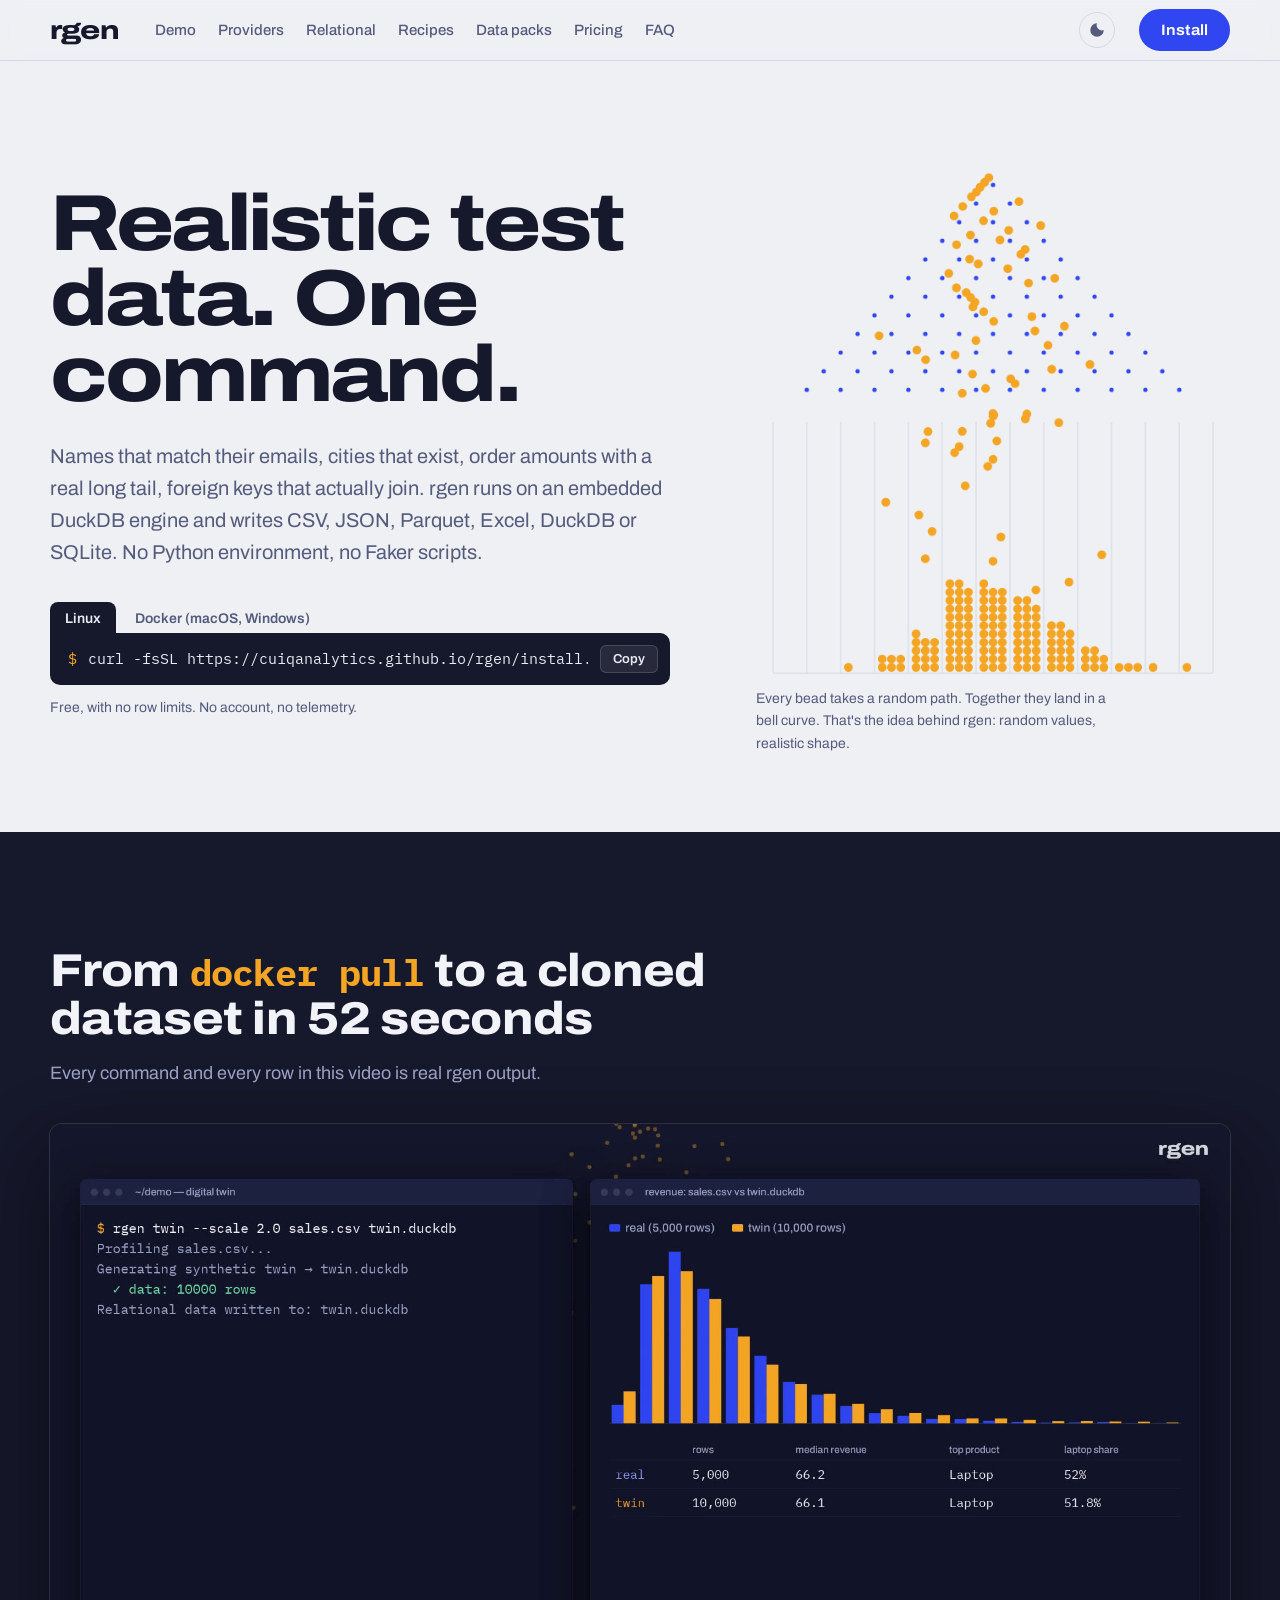
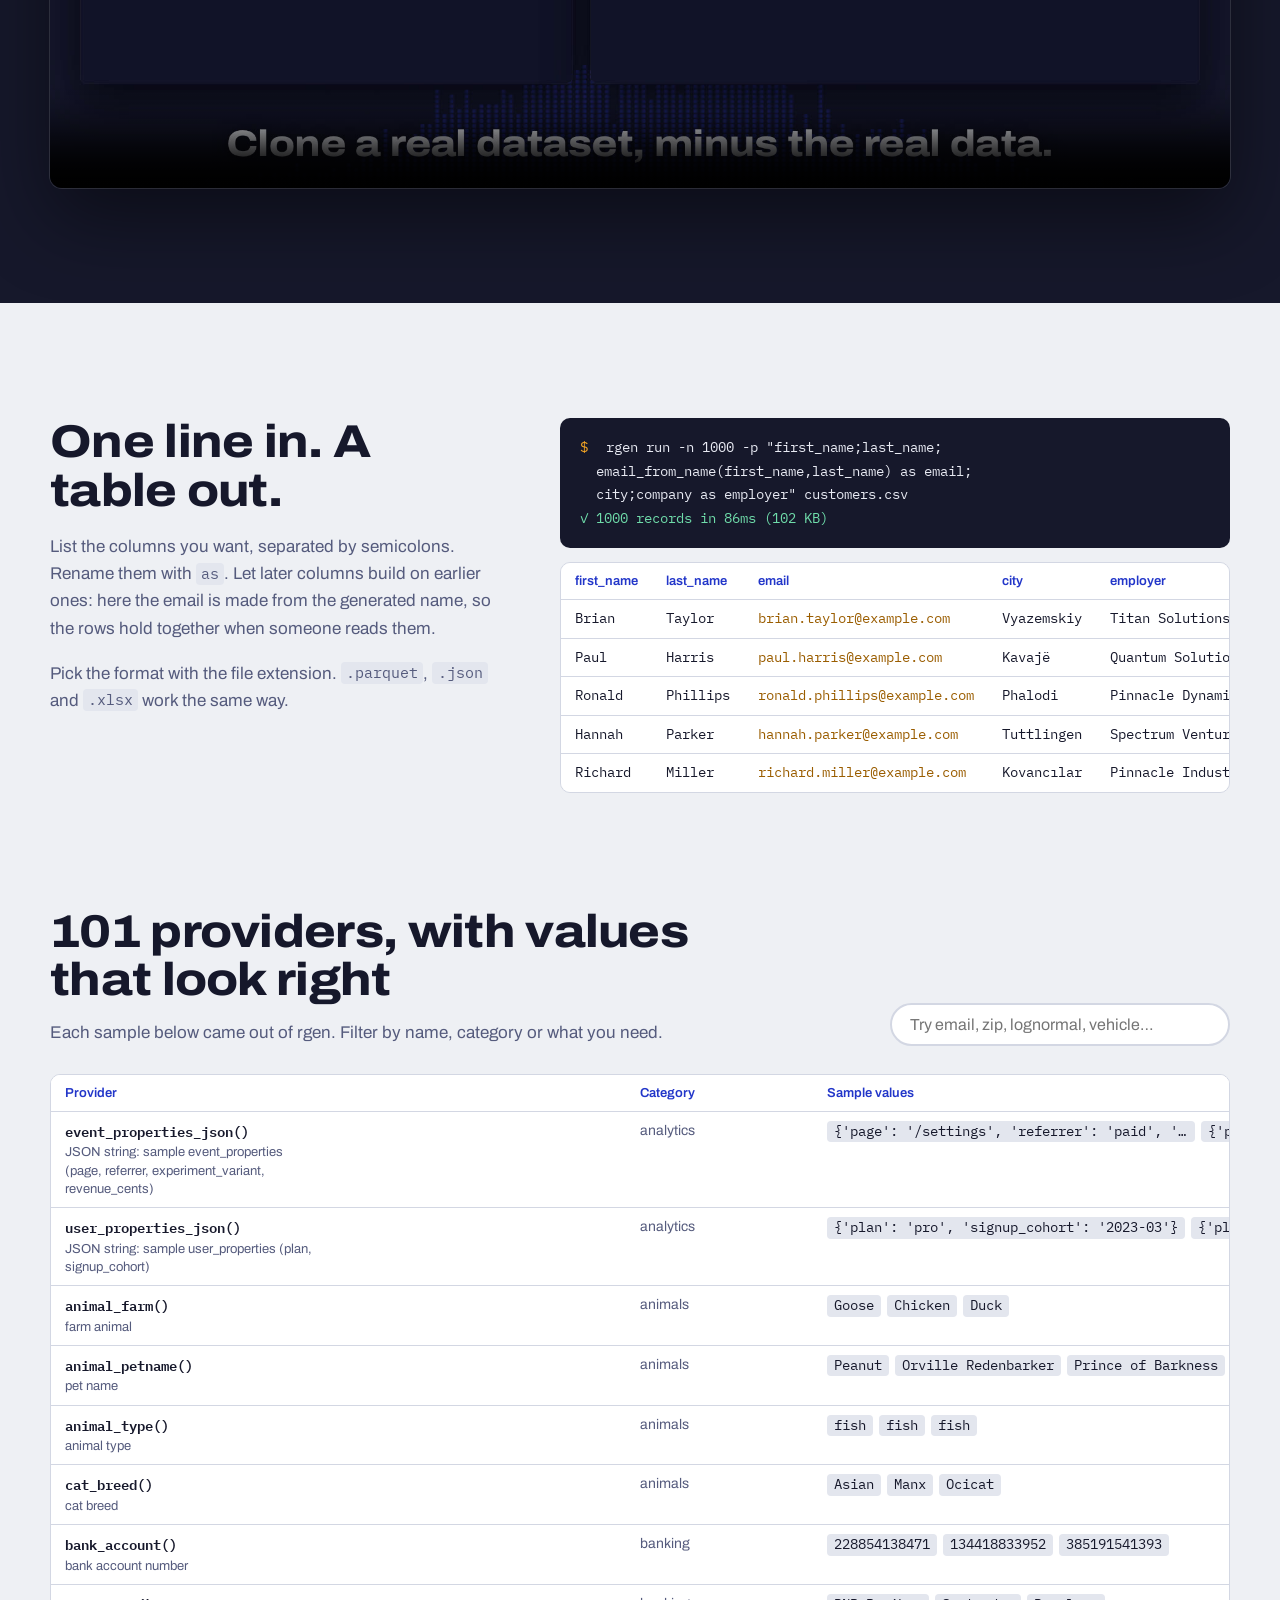
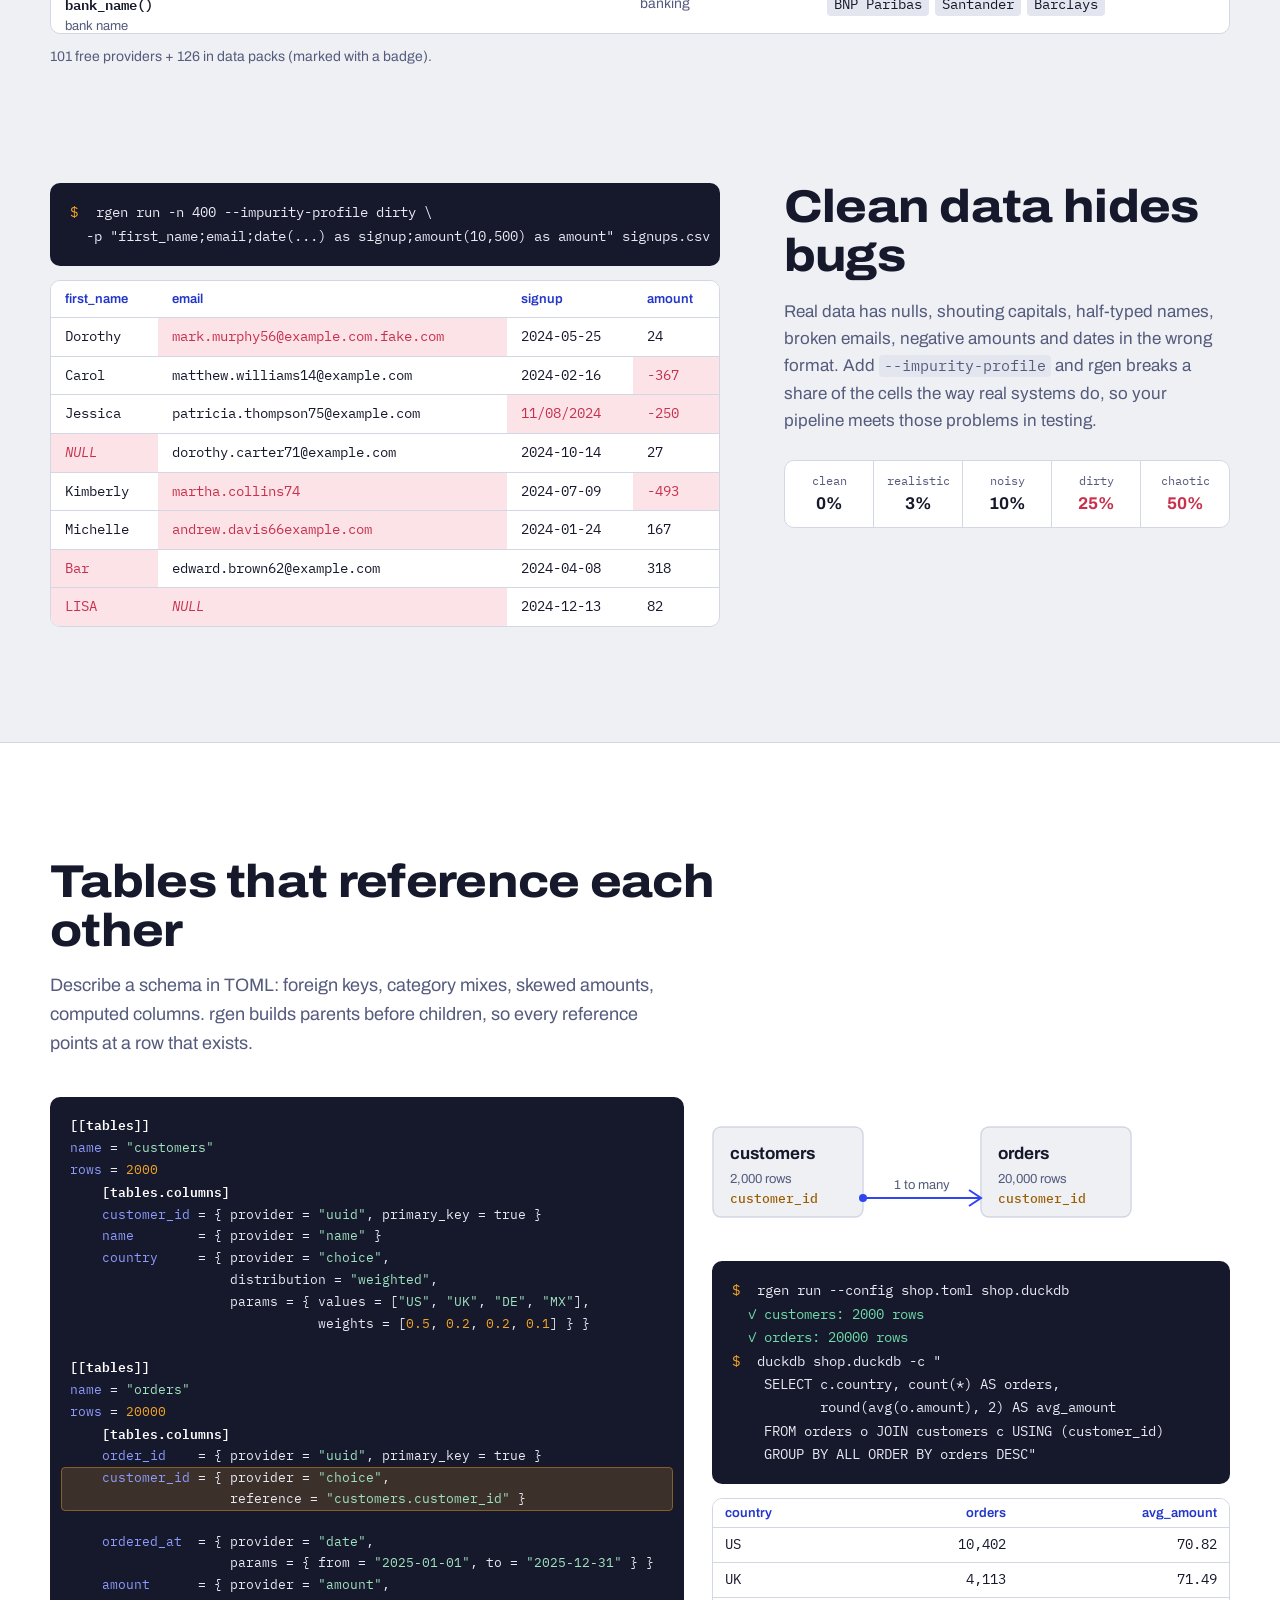
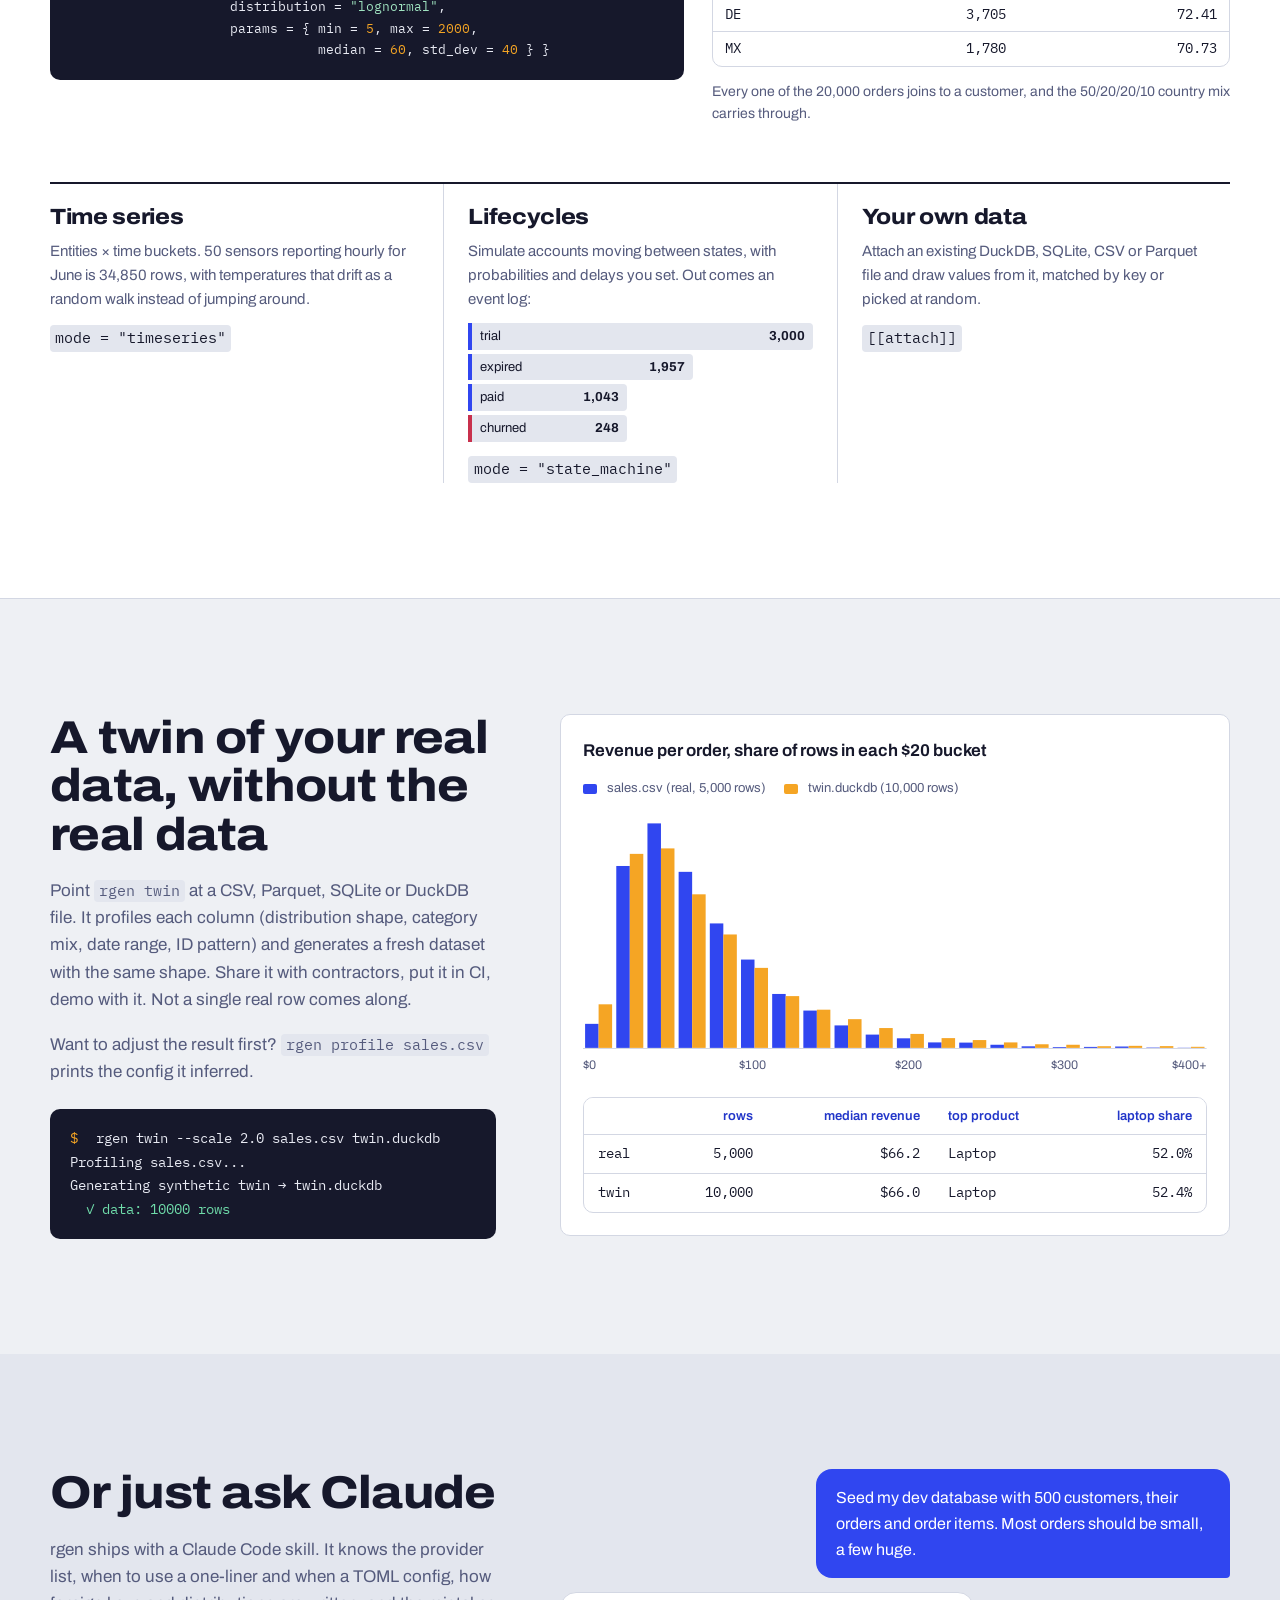
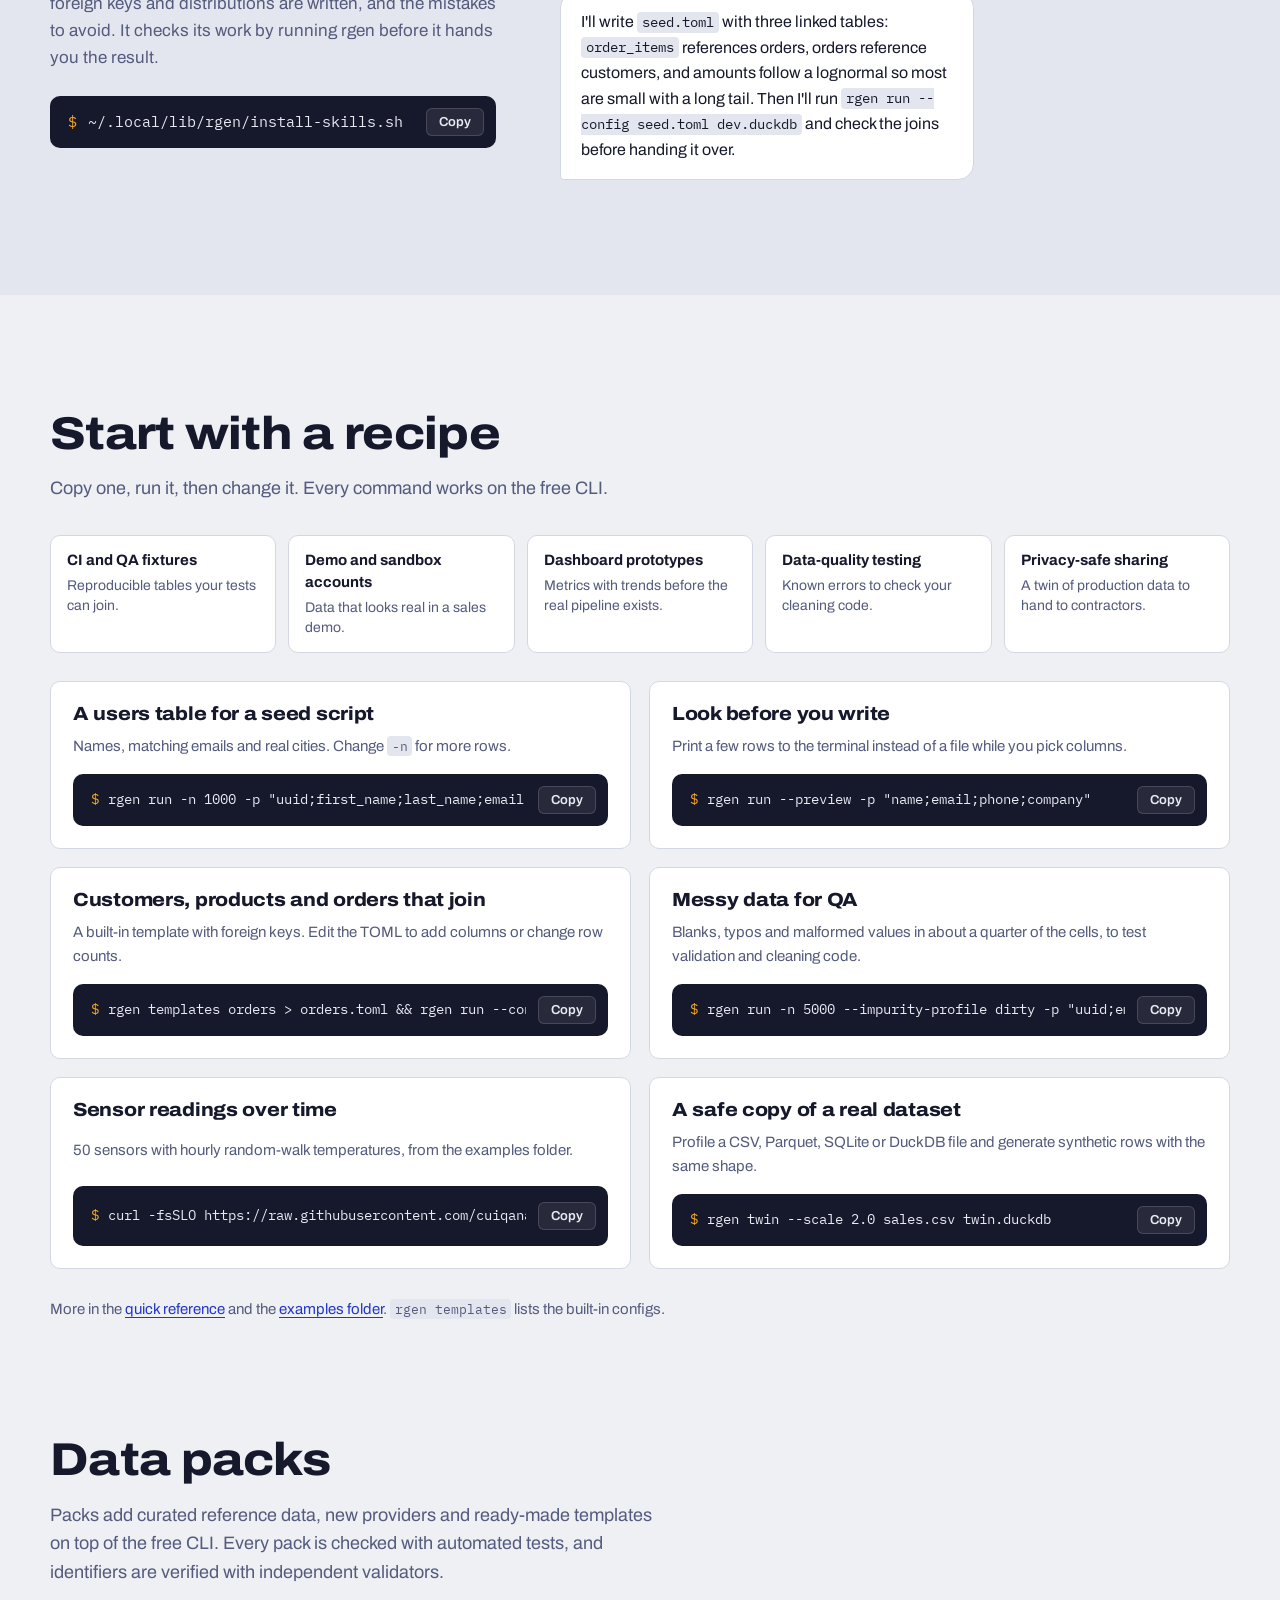
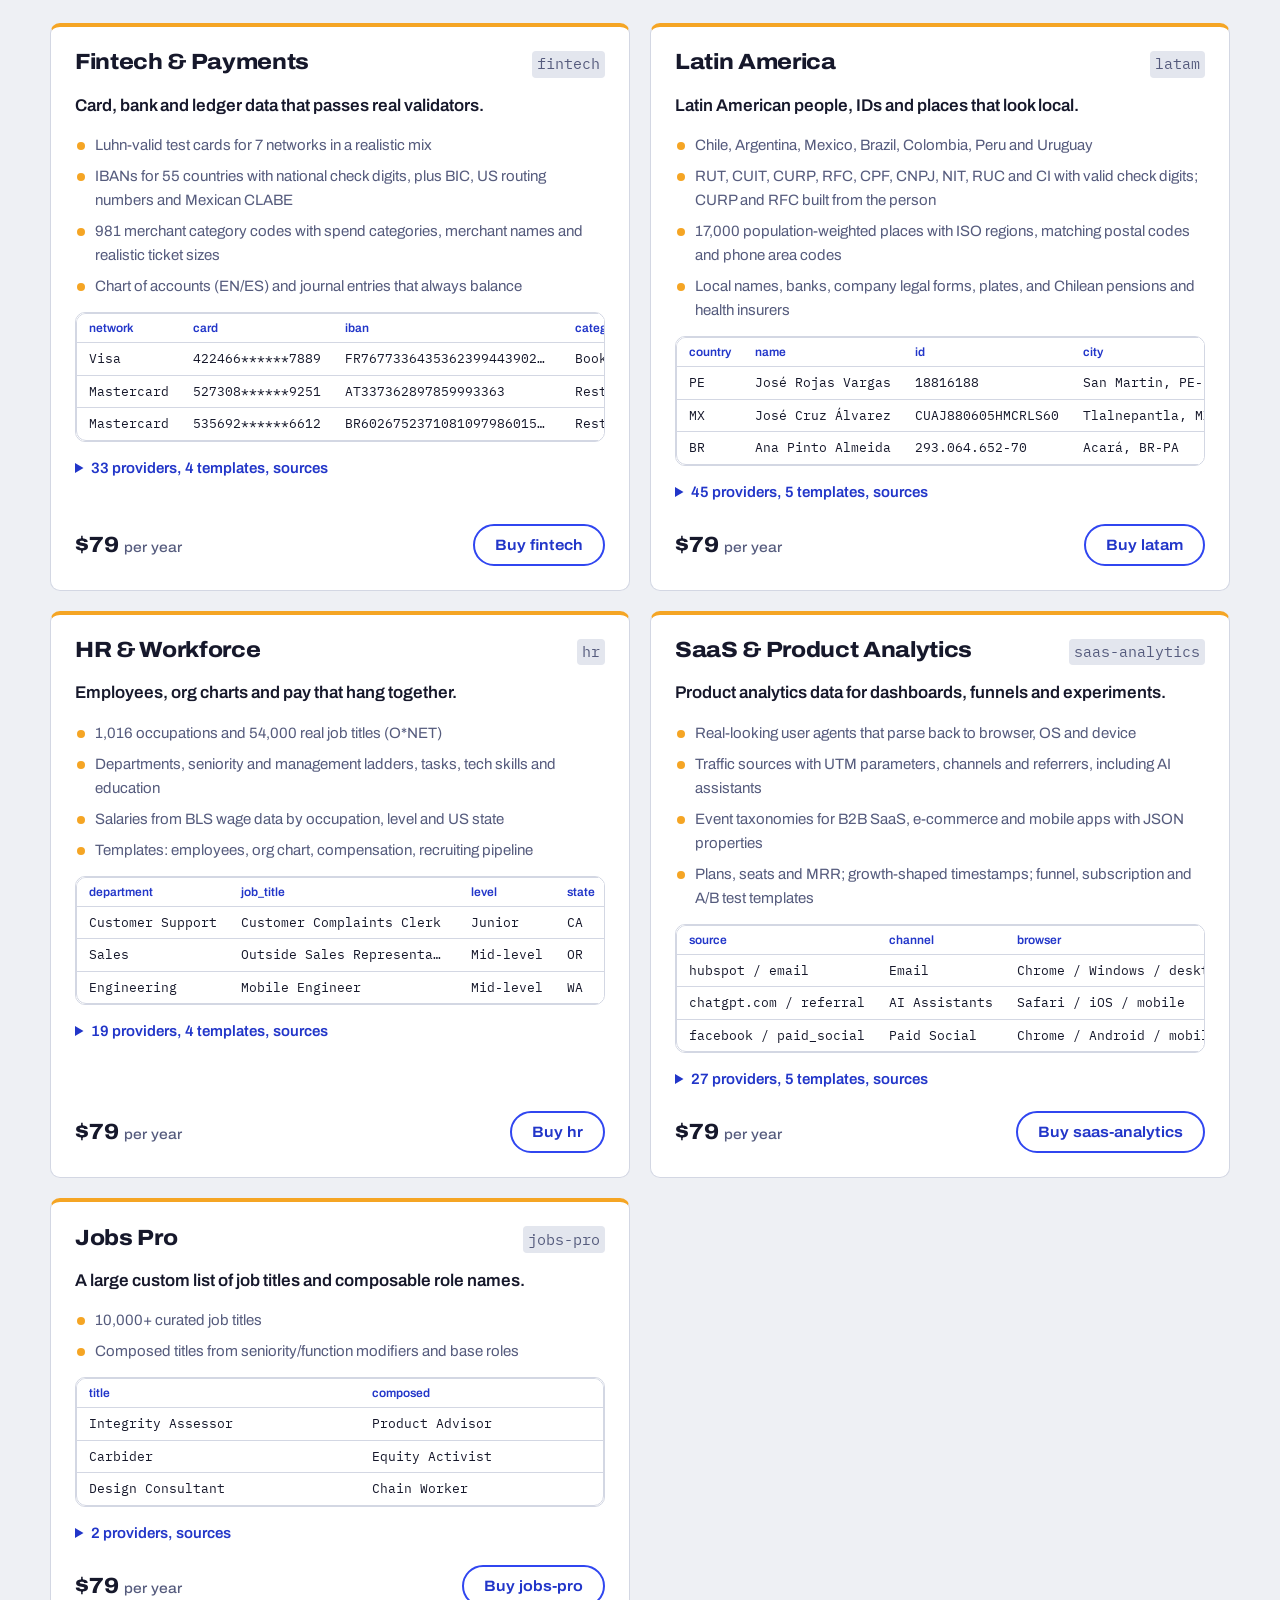
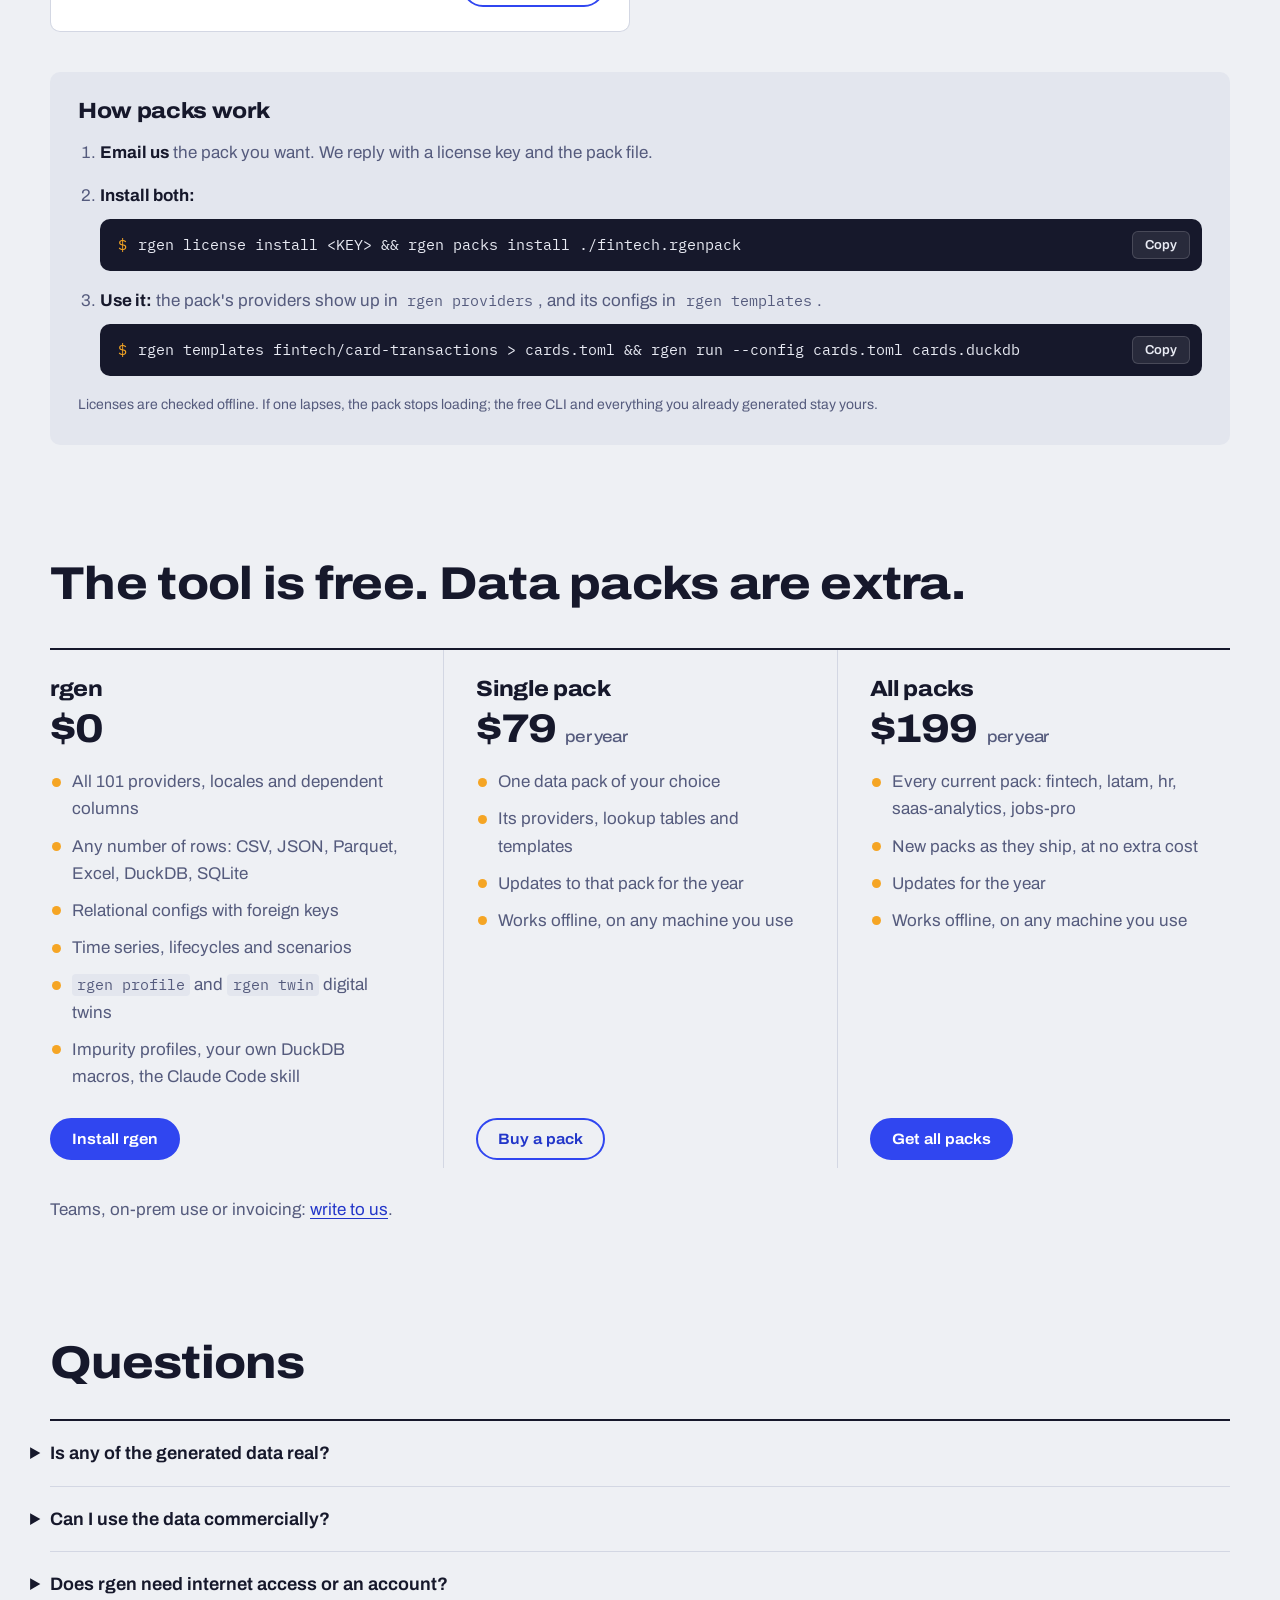
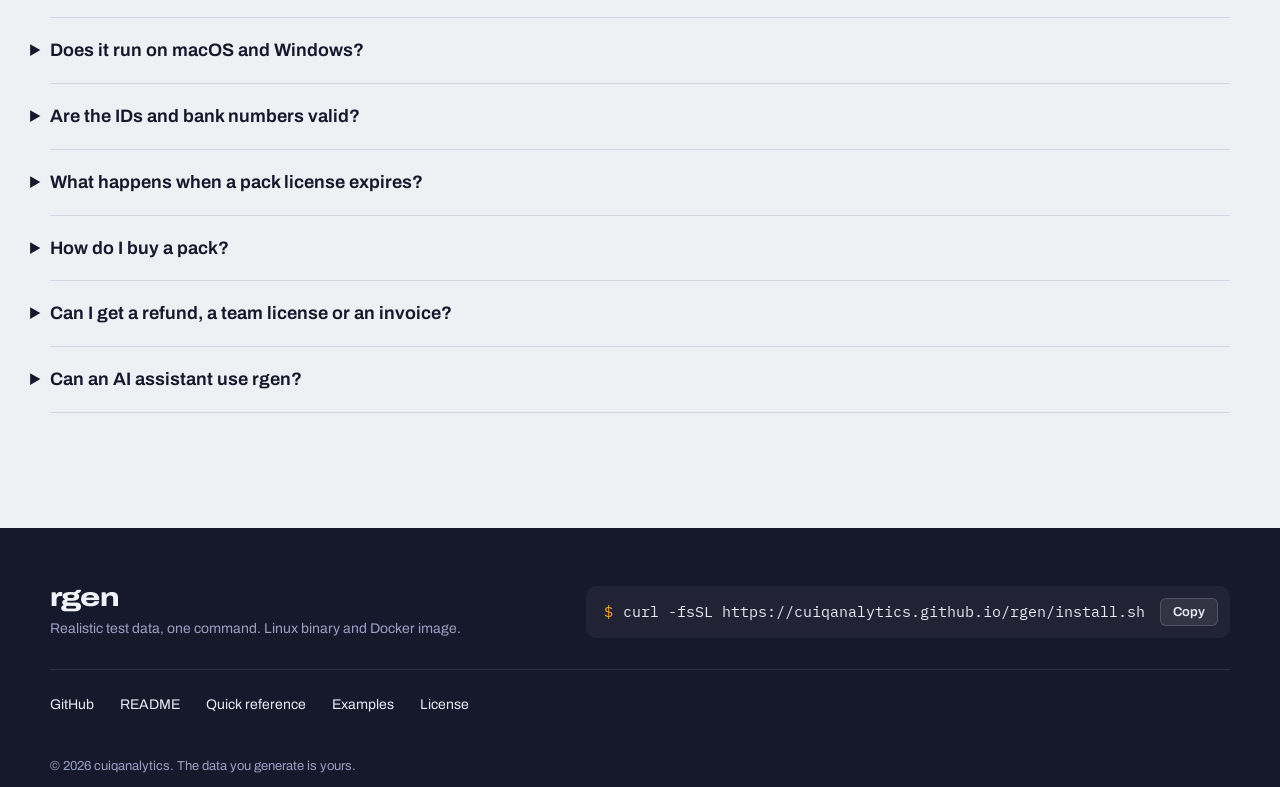
==== commit a9cfe878: "Enhanced docs" ====
--- a/index.html
+++ b/index.html
@@ -4,11 +4,11 @@
 <meta charset="utf-8">
 <meta name="viewport" content="width=device-width, initial-scale=1">
 <title>rgen — realistic test data</title>
-<meta name="description" content="rgen generates realistic synthetic data from one command: 101 providers, foreign keys that join, time series, lifecycles and digital twins of real datasets. CSV, JSON, Parquet, Excel, DuckDB, SQLite.">
+<meta name="description" content="rgen generates realistic synthetic data from one command: 101 providers, foreign keys that join, time series, lifecycles and digital twins of real datasets. CSV, JSON, Parquet, Excel, DuckDB, SQLite. Data packs add fintech, Latin America, HR and product analytics data.">
 <meta property="og:type" content="website">
 <meta property="og:url" content="https://cuiqanalytics.github.io/rgen/">
 <meta property="og:title" content="rgen — realistic test data, one command">
-<meta property="og:description" content="Names that match their emails, cities that exist, amounts with a real long tail, foreign keys that join.">
+<meta property="og:description" content="Names that match their emails, cities that exist, amounts with a real long tail, foreign keys that join. Free CLI, optional data packs.">
 <meta property="og:image" content="https://cuiqanalytics.github.io/rgen/media/rgen-hero-poster.jpg">
 <meta property="og:image:width" content="1920">
 <meta property="og:image:height" content="1080">
@@ -33,9 +33,10 @@
       <a href="#demo">Demo</a>
       <a href="#providers">Providers</a>
       <a href="#relational">Relational</a>
-      <a href="#twin">Twins</a>
-      <a href="#skill">Claude skill</a>
+      <a href="#recipes">Recipes</a>
+      <a href="#packs">Data packs</a>
       <a href="#pricing">Pricing</a>
+      <a href="#faq">FAQ</a>
     </div>
     <button class="theme-toggle" type="button" aria-label="Switch color theme" title="Switch color theme">
       <svg viewBox="0 0 24 24" width="18" height="18" aria-hidden="true"><path d="M12 3a9 9 0 1 0 9 9 7 7 0 0 1-9-9z" fill="currentColor"/></svg>
@@ -292,9 +293,69 @@
     </div>
   </section>
 
+  <section id="recipes" class="wrap recipes">
+    <h2>Start with a recipe</h2>
+    <p class="section-lede">Copy one, run it, then change it. Every command works on the free CLI.</p>
+    <ul class="usecases">
+      <li><a href="#recipe-orders"><strong>CI and QA fixtures</strong> Reproducible tables your tests can join.</a></li>
+      <li><a href="#recipe-users"><strong>Demo and sandbox accounts</strong> Data that looks real in a sales demo.</a></li>
+      <li><a href="#recipe-timeseries"><strong>Dashboard prototypes</strong> Metrics with trends before the real pipeline exists.</a></li>
+      <li><a href="#recipe-dirty"><strong>Data-quality testing</strong> Known errors to check your cleaning code.</a></li>
+      <li><a href="#recipe-twin"><strong>Privacy-safe sharing</strong> A twin of production data to hand to contractors.</a></li>
+    </ul>
+    <div class="recipe-grid">
+      <article class="recipe" id="recipe-users">
+        <h3>A users table for a seed script</h3>
+        <p>Names, matching emails and real cities. Change <code>-n</code> for more rows.</p>
+        <div class="cmd"><code><span class="sigil" aria-hidden="true">$</span>rgen run -n 1000 -p &quot;uuid;first_name;last_name;email;city;country&quot; users.csv</code><button class="copy" data-copy="rgen run -n 1000 -p &quot;uuid;first_name;last_name;email;city;country&quot; users.csv">Copy</button></div>
+      </article>
+      <article class="recipe" id="recipe-preview">
+        <h3>Look before you write</h3>
+        <p>Print a few rows to the terminal instead of a file while you pick columns.</p>
+        <div class="cmd"><code><span class="sigil" aria-hidden="true">$</span>rgen run --preview -p &quot;name;email;phone;company&quot;</code><button class="copy" data-copy="rgen run --preview -p &quot;name;email;phone;company&quot;">Copy</button></div>
+      </article>
+      <article class="recipe" id="recipe-orders">
+        <h3>Customers, products and orders that join</h3>
+        <p>A built-in template with foreign keys. Edit the TOML to add columns or change row counts.</p>
+        <div class="cmd"><code><span class="sigil" aria-hidden="true">$</span>rgen templates orders &gt; orders.toml &amp;&amp; rgen run --config orders.toml shop.duckdb</code><button class="copy" data-copy="rgen templates orders &gt; orders.toml &amp;&amp; rgen run --config orders.toml shop.duckdb">Copy</button></div>
+      </article>
+      <article class="recipe" id="recipe-dirty">
+        <h3>Messy data for QA</h3>
+        <p>Blanks, typos and malformed values in about a quarter of the cells, to test validation and cleaning code.</p>
+        <div class="cmd"><code><span class="sigil" aria-hidden="true">$</span>rgen run -n 5000 --impurity-profile dirty -p &quot;uuid;email;first_name;city&quot; dirty.csv</code><button class="copy" data-copy="rgen run -n 5000 --impurity-profile dirty -p &quot;uuid;email;first_name;city&quot; dirty.csv">Copy</button></div>
+      </article>
+      <article class="recipe" id="recipe-timeseries">
+        <h3>Sensor readings over time</h3>
+        <p>50 sensors with hourly random-walk temperatures, from the examples folder.</p>
+        <div class="cmd"><code><span class="sigil" aria-hidden="true">$</span>curl -fsSLO https://raw.githubusercontent.com/cuiqanalytics/rgen/main/examples/sensors.toml &amp;&amp; rgen run --config sensors.toml readings.duckdb</code><button class="copy" data-copy="curl -fsSLO https://raw.githubusercontent.com/cuiqanalytics/rgen/main/examples/sensors.toml &amp;&amp; rgen run --config sensors.toml readings.duckdb">Copy</button></div>
+      </article>
+      <article class="recipe" id="recipe-twin">
+        <h3>A safe copy of a real dataset</h3>
+        <p>Profile a CSV, Parquet, SQLite or DuckDB file and generate synthetic rows with the same shape.</p>
+        <div class="cmd"><code><span class="sigil" aria-hidden="true">$</span>rgen twin --scale 2.0 sales.csv twin.duckdb</code><button class="copy" data-copy="rgen twin --scale 2.0 sales.csv twin.duckdb">Copy</button></div>
+      </article>
+    </div>
+    <p class="section-foot">More in the <a href="https://github.com/cuiqanalytics/rgen/blob/main/QUICK_REFERENCE.md">quick reference</a> and the <a href="https://github.com/cuiqanalytics/rgen/tree/main/examples">examples folder</a>. <code>rgen templates</code> lists the built-in configs.</p>
+  </section>
+
+  <section id="packs" class="wrap packs">
+    <h2>Data packs</h2>
+    <p class="section-lede">Packs add curated reference data, new providers and ready-made templates on top of the free CLI. Every pack is checked with automated tests, and identifiers are verified with independent validators.</p>
+    <div class="pack-grid" id="pack-grid"></div>
+    <div class="pack-steps">
+      <h3>How packs work</h3>
+      <ol>
+        <li><strong>Email us</strong> the pack you want. We reply with a license key and the pack file.</li>
+        <li><strong>Install both:</strong><div class="cmd"><code><span class="sigil" aria-hidden="true">$</span>rgen license install &lt;KEY&gt; &amp;&amp; rgen packs install ./fintech.rgenpack</code><button class="copy" data-copy="rgen license install &lt;KEY&gt; &amp;&amp; rgen packs install ./fintech.rgenpack">Copy</button></div></li>
+        <li><strong>Use it:</strong> the pack's providers show up in <code>rgen providers</code>, and its configs in <code>rgen templates</code>.<div class="cmd"><code><span class="sigil" aria-hidden="true">$</span>rgen templates fintech/card-transactions &gt; cards.toml &amp;&amp; rgen run --config cards.toml cards.duckdb</code><button class="copy" data-copy="rgen templates fintech/card-transactions &gt; cards.toml &amp;&amp; rgen run --config cards.toml cards.duckdb">Copy</button></div></li>
+      </ol>
+      <p class="pack-note">Licenses are checked offline. If one lapses, the pack stops loading; the free CLI and everything you already generated stay yours.</p>
+    </div>
+  </section>
+
   <section id="pricing" class="wrap pricing">
     <h2>The tool is free. Data packs are extra.</h2>
-    <div class="tiers">
+    <div class="tiers tiers-3">
       <div class="tier">
         <h3>rgen</h3>
         <p class="price">$0</p>
@@ -308,18 +369,44 @@
         </ul>
         <a class="btn btn-solid" href="#install">Install rgen</a>
       </div>
-      <div class="tier tier-pro">
-        <h3>Data packs</h3>
-        <p class="price">Talk to us</p>
+      <div class="tier tier-pro" data-price="single">
+        <h3>Single pack</h3>
+        <p class="price"><span class="price-value">$79</span> <span class="price-period">per year</span></p>
         <ul>
-          <li>Curated lookup data with extra providers that drop straight into rgen</li>
-          <li>Industry packs, e.g. 10k+ real job titles in Jobs Pro</li>
-          <li>Locale packs for realistic regional names, addresses and IDs</li>
-          <li>Pack tables you can reference from any TOML config</li>
-          <li>Team licenses, offline and on-prem use</li>
+          <li>One data pack of your choice</li>
+          <li>Its providers, lookup tables and templates</li>
+          <li>Updates to that pack for the year</li>
+          <li>Works offline, on any machine you use</li>
         </ul>
-        <a class="btn btn-outline" id="contact-link" href="mailto:CONTACT_EMAIL?subject=rgen%20data%20packs">Ask about data packs</a>
-      </div>
+        <a class="btn btn-outline" href="mailto:rodrigo.abt@gmail.com?subject=rgen%20data%20pack&amp;body=Which%20pack%3A%20%0AName%20or%20company%3A%20">Buy a pack</a>
+      </div>
+      <div class="tier tier-pro" data-price="all">
+        <h3>All packs</h3>
+        <p class="price"><span class="price-value">$199</span> <span class="price-period">per year</span></p>
+        <ul>
+          <li>Every current pack: fintech, latam, hr, saas-analytics, jobs-pro</li>
+          <li>New packs as they ship, at no extra cost</li>
+          <li>Updates for the year</li>
+          <li>Works offline, on any machine you use</li>
+        </ul>
+        <a class="btn btn-solid" href="mailto:rodrigo.abt@gmail.com?subject=rgen%20all%20data%20packs&amp;body=Name%20or%20company%3A%20">Get all packs</a>
+      </div>
+    </div>
+    <p class="pricing-note">Teams, on-prem use or invoicing: <a href="mailto:rodrigo.abt@gmail.com?subject=rgen%20team%20license">write to us</a>.</p>
+  </section>
+
+  <section id="faq" class="wrap faq">
+    <h2>Questions</h2>
+    <div class="faq-list">
+      <details><summary>Is any of the generated data real?</summary><p>No. Every row is generated. Reference lists such as city names, occupations, merchant categories and wage statistics come from public datasets, but the people, accounts and IDs are random. A generated ID can still match a real one by chance, so never use it to contact, verify or charge anyone.</p></details>
+      <details><summary>Can I use the data commercially?</summary><p>Yes. The data you generate is yours: put it in demos, tests, docs or products. <code>rgen packs info &lt;pack&gt;</code> lists the public sources inside each pack and their licenses.</p></details>
+      <details><summary>Does rgen need internet access or an account?</summary><p>No. It's a single binary that runs offline, and pack licenses are verified offline too. No telemetry.</p></details>
+      <details><summary>Does it run on macOS and Windows?</summary><p>The native binary is for Linux (x86-64). On macOS and Windows, use the Docker image: <code>docker pull ghcr.io/cuiqanalytics/rgen</code>.</p></details>
+      <details><summary>Are the IDs and bank numbers valid?</summary><p>Pack identifiers pass the same checks real systems use: Luhn for cards, IBAN mod-97 with national check digits, US routing numbers, CLABE, and the check digits of RUT, CUIT, CURP, RFC, CPF, CNPJ, NIT, RUC and CI. We test them against python-stdnum and schwifty on every pack build.</p></details>
+      <details><summary>What happens when a pack license expires?</summary><p>That pack stops loading. Everything else keeps working, and data you already generated is unaffected.</p></details>
+      <details><summary>How do I buy a pack?</summary><p>Email <a href="mailto:rodrigo.abt@gmail.com?subject=rgen%20data%20pack">rodrigo.abt@gmail.com</a> with the pack you want. You'll get a license key and the pack file, usually within a business day. Card checkout is coming.</p></details>
+      <details><summary>Can I get a refund, a team license or an invoice?</summary><p>Yes. Write to us and we'll sort it out.</p></details>
+      <details><summary>Can an AI assistant use rgen?</summary><p>Yes. Install the Claude Code skill and ask for the data you need; Claude picks the providers or writes the TOML config and runs rgen for you.</p></details>
     </div>
   </section>
 
@@ -347,6 +434,7 @@
 </footer>
 
 <script src="data.js"></script>
+<script src="packs.js"></script>
 <script src="script.js"></script>
 </body>
 </html>
--- a/style.css
+++ b/style.css
@@ -260,3 +260,67 @@
 .footer-links a:hover { text-decoration: underline; }
 .copyright { margin-top: 40px; font-size: 13px; color: var(--term-dim); }
 @media (max-width: 900px) { .footer-grid { grid-template-columns: 1fr; } }
+
+/* ---------- recipes ---------- */
+.section-lede { margin-top: 16px; color: var(--muted); max-width: 62ch; font-size: 18px; }
+.section-foot { margin-top: 28px; color: var(--muted); font-size: 15px; }
+.usecases { list-style: none; margin: 32px 0 0; padding: 0; display: grid; grid-template-columns: repeat(5, minmax(0, 1fr)); gap: 12px; }
+.usecases a { display: block; height: 100%; padding: 14px 16px; border: 1px solid var(--line); border-radius: var(--radius);
+  background: var(--surface); color: var(--muted); text-decoration: none; font-size: 14px; line-height: 1.45; }
+.usecases a:hover { border-color: var(--cobalt); }
+.usecases strong { display: block; color: var(--text); font-size: 15px; margin-bottom: 4px; }
+.recipe-grid { margin-top: 28px; display: grid; grid-template-columns: repeat(2, minmax(0, 1fr)); gap: 18px; }
+.recipe { padding: 22px; border: 1px solid var(--line); border-radius: var(--radius); background: var(--surface); display: grid; gap: 10px; min-width: 0;
+  scroll-margin-top: 90px; }
+.recipe h3 { font-size: 19px; }
+.recipe p { color: var(--muted); font-size: 15px; }
+.recipe .cmd { margin-top: 6px; }
+.recipe .cmd code { font-size: 13.5px; }
+@media (max-width: 1000px) { .usecases { grid-template-columns: repeat(2, minmax(0, 1fr)); } }
+@media (max-width: 760px) { .recipe-grid, .usecases { grid-template-columns: minmax(0, 1fr); } }
+
+/* ---------- data packs ---------- */
+.pack-grid { margin-top: 36px; display: grid; grid-template-columns: repeat(2, minmax(0, 1fr)); gap: 20px; }
+.pack { display: flex; flex-direction: column; gap: 14px; padding: 24px; border: 1px solid var(--line); border-top: 4px solid var(--marigold);
+  border-radius: var(--radius); background: var(--surface); min-width: 0; scroll-margin-top: 90px; }
+.pack header { display: flex; align-items: baseline; justify-content: space-between; gap: 12px; }
+.pack-name { color: var(--muted); }
+.pack-pitch { font-size: 17px; font-weight: 600; }
+.pack-bullets { margin: 0; padding: 0; list-style: none; display: grid; gap: 7px; color: var(--muted); font-size: 15px; }
+.pack-bullets li { padding-left: 20px; position: relative; }
+.pack-bullets li::before { content: ""; position: absolute; left: 2px; top: 0.6em; width: 8px; height: 8px; border-radius: 50%; background: var(--marigold); }
+.pack-sample td { max-width: 230px; overflow: hidden; text-overflow: ellipsis; font-size: 12.5px; }
+.pack-sample th { font-size: 12px; }
+.pack-more summary { cursor: pointer; color: var(--cobalt-ink); font-weight: 600; font-size: 15px; }
+.pack-templates { margin: 12px 0 0; padding-left: 18px; display: grid; gap: 6px; color: var(--muted); font-size: 14px; }
+.pack-sources { margin-top: 10px; font-size: 13px; color: var(--muted); }
+.pack footer { margin-top: auto; display: flex; align-items: center; justify-content: space-between; gap: 12px; padding-top: 6px; }
+.pack-price { font: 780 22px var(--display); font-stretch: 110%; }
+.pack-price small { font-size: 14px; font-weight: 500; color: var(--muted); }
+.pack-badge { display: inline-block; margin-left: 8px; padding: 1px 8px; border-radius: 999px; background: var(--pro-bg); color: var(--pro-text);
+  font: 650 11.5px/1.6 var(--display); text-decoration: none; vertical-align: 0.1em; white-space: nowrap; }
+.pack-steps { margin-top: 40px; padding: 28px; border-radius: var(--radius); background: var(--sunk); }
+.pack-steps ol { margin: 16px 0 0; padding-left: 22px; display: grid; grid-template-columns: minmax(0, 1fr); gap: 16px; }
+.pack-steps li { min-width: 0; }
+.pack-steps li { color: var(--muted); }
+.pack-steps li strong { color: var(--text); }
+.pack-steps .cmd { margin-top: 10px; }
+.pack-note { margin-top: 18px; font-size: 14px; color: var(--muted); }
+@media (max-width: 860px) { .pack-grid { grid-template-columns: minmax(0, 1fr); } }
+
+/* ---------- pricing (three tiers) ---------- */
+.tiers-3 { grid-template-columns: repeat(3, minmax(0, 1fr)); }
+.tiers-3 .tier + .tier { padding-left: 32px; border-left: 1px solid var(--line); }
+.tiers-3 .tier { padding-right: 32px; }
+.price-period { font-size: 16px; font-weight: 500; color: var(--muted); }
+.pricing-note { margin-top: 28px; color: var(--muted); }
+@media (max-width: 900px) {
+  .tiers-3 { grid-template-columns: minmax(0, 1fr); }
+  .tiers-3 .tier + .tier { padding-left: 0; border-left: none; border-top: 1px solid var(--line); }
+}
+
+/* ---------- FAQ ---------- */
+.faq-list { margin-top: 32px; border-top: 2px solid var(--text); }
+.faq details { border-bottom: 1px solid var(--line); padding: 18px 0; }
+.faq summary { cursor: pointer; font-weight: 650; font-size: 18px; list-style-position: outside; }
+.faq details p { margin-top: 12px; color: var(--muted); max-width: 72ch; }
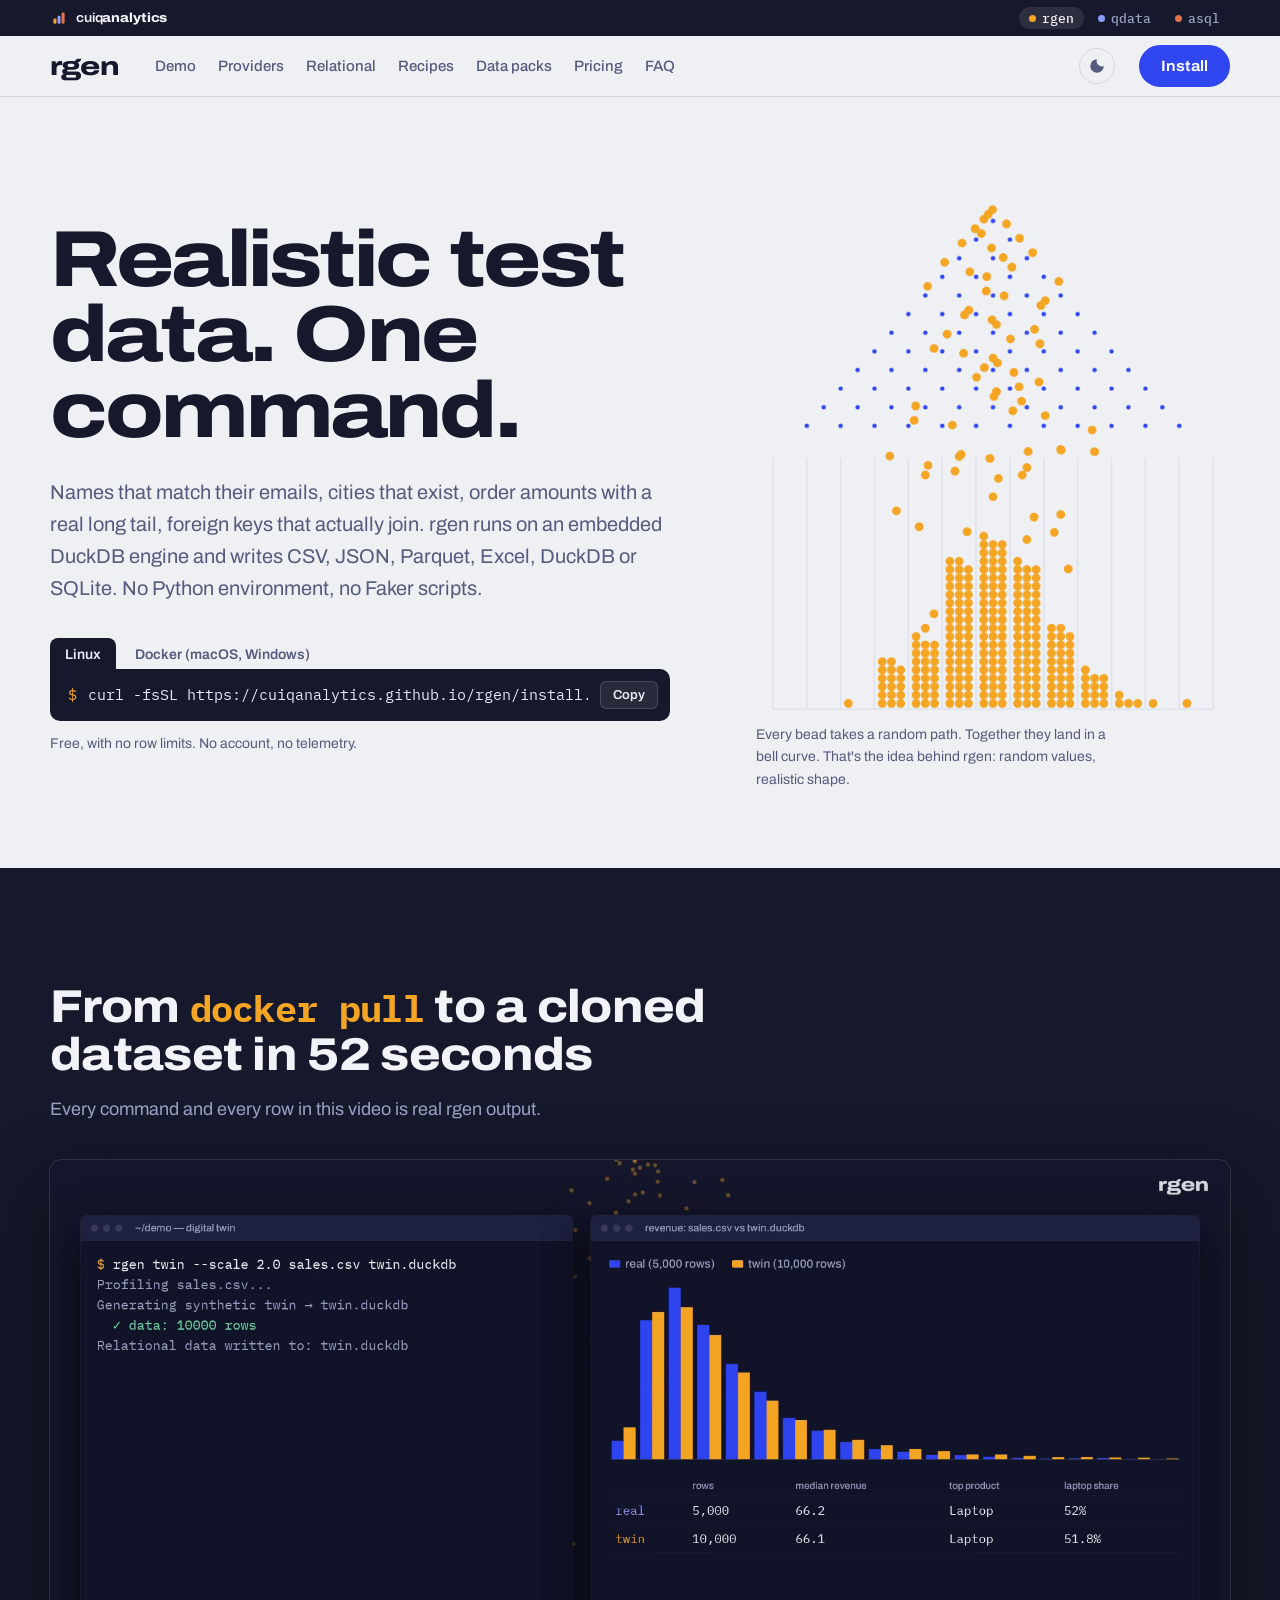
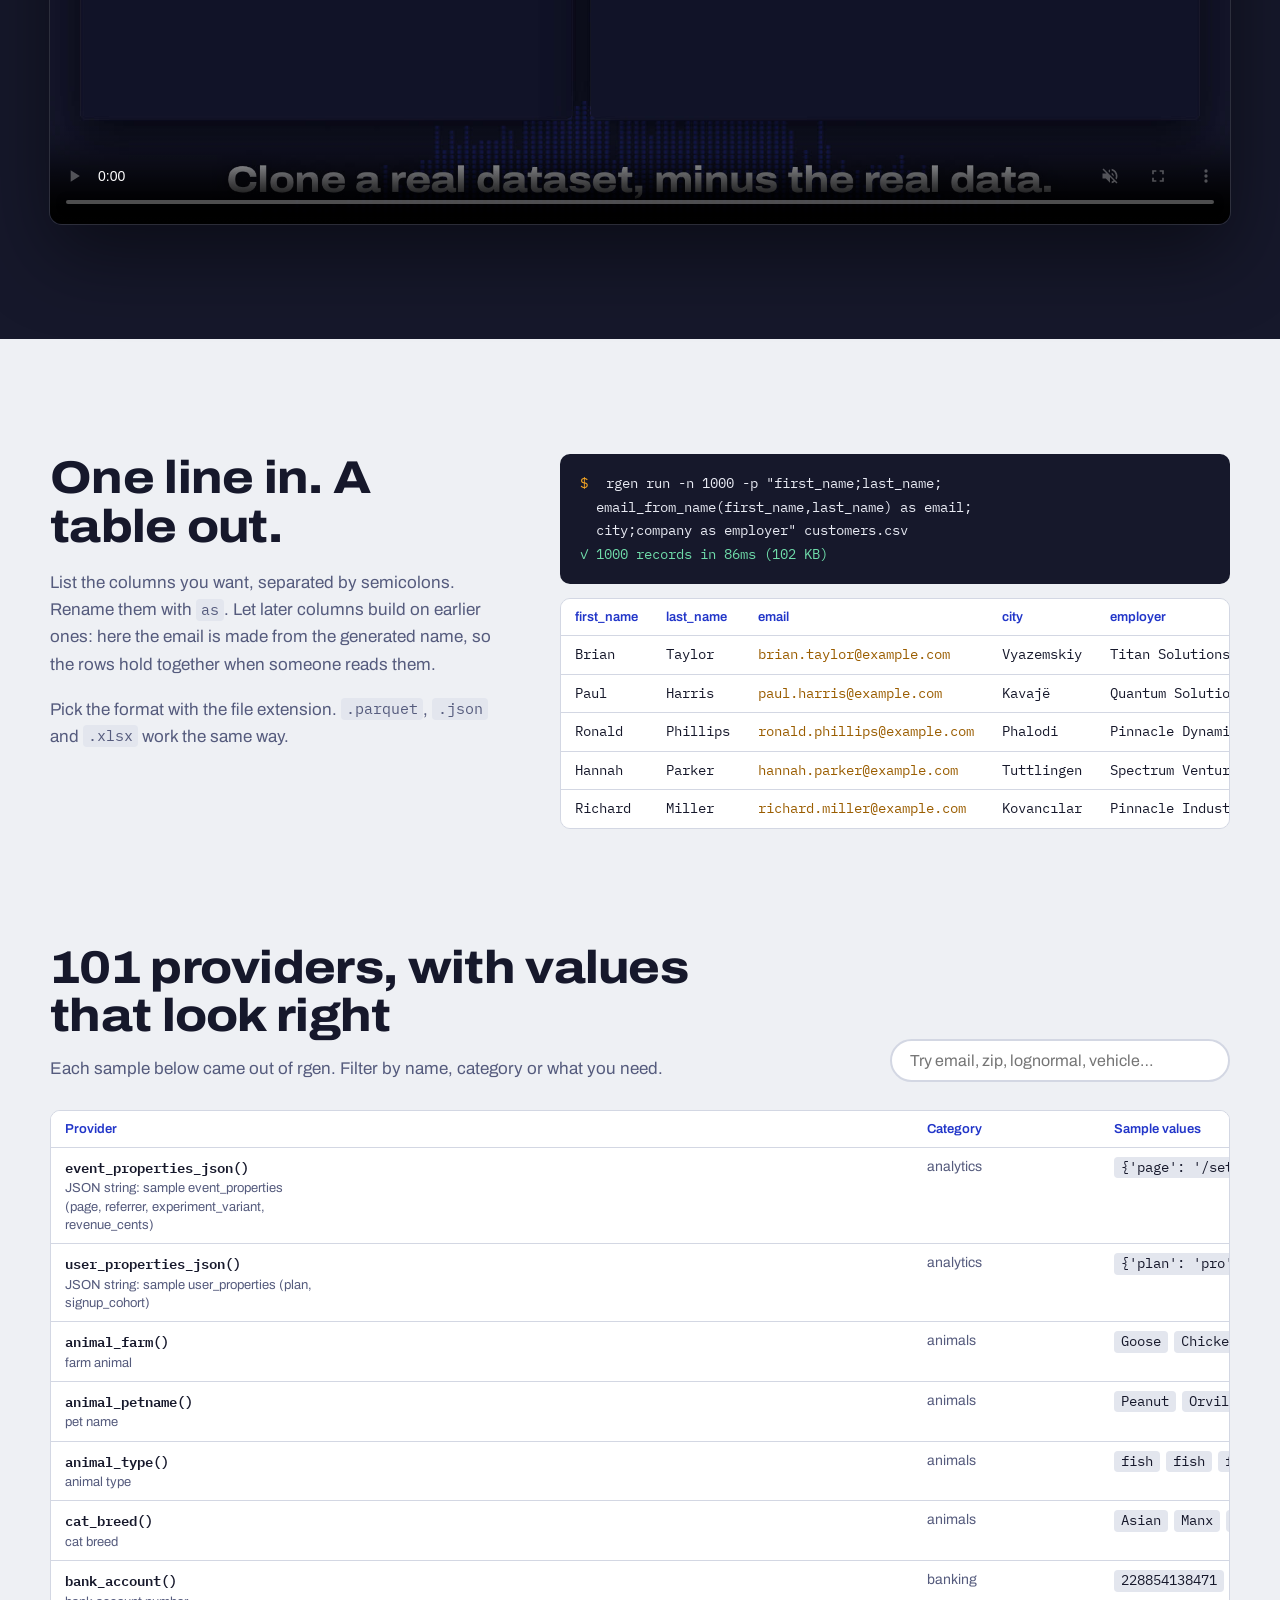
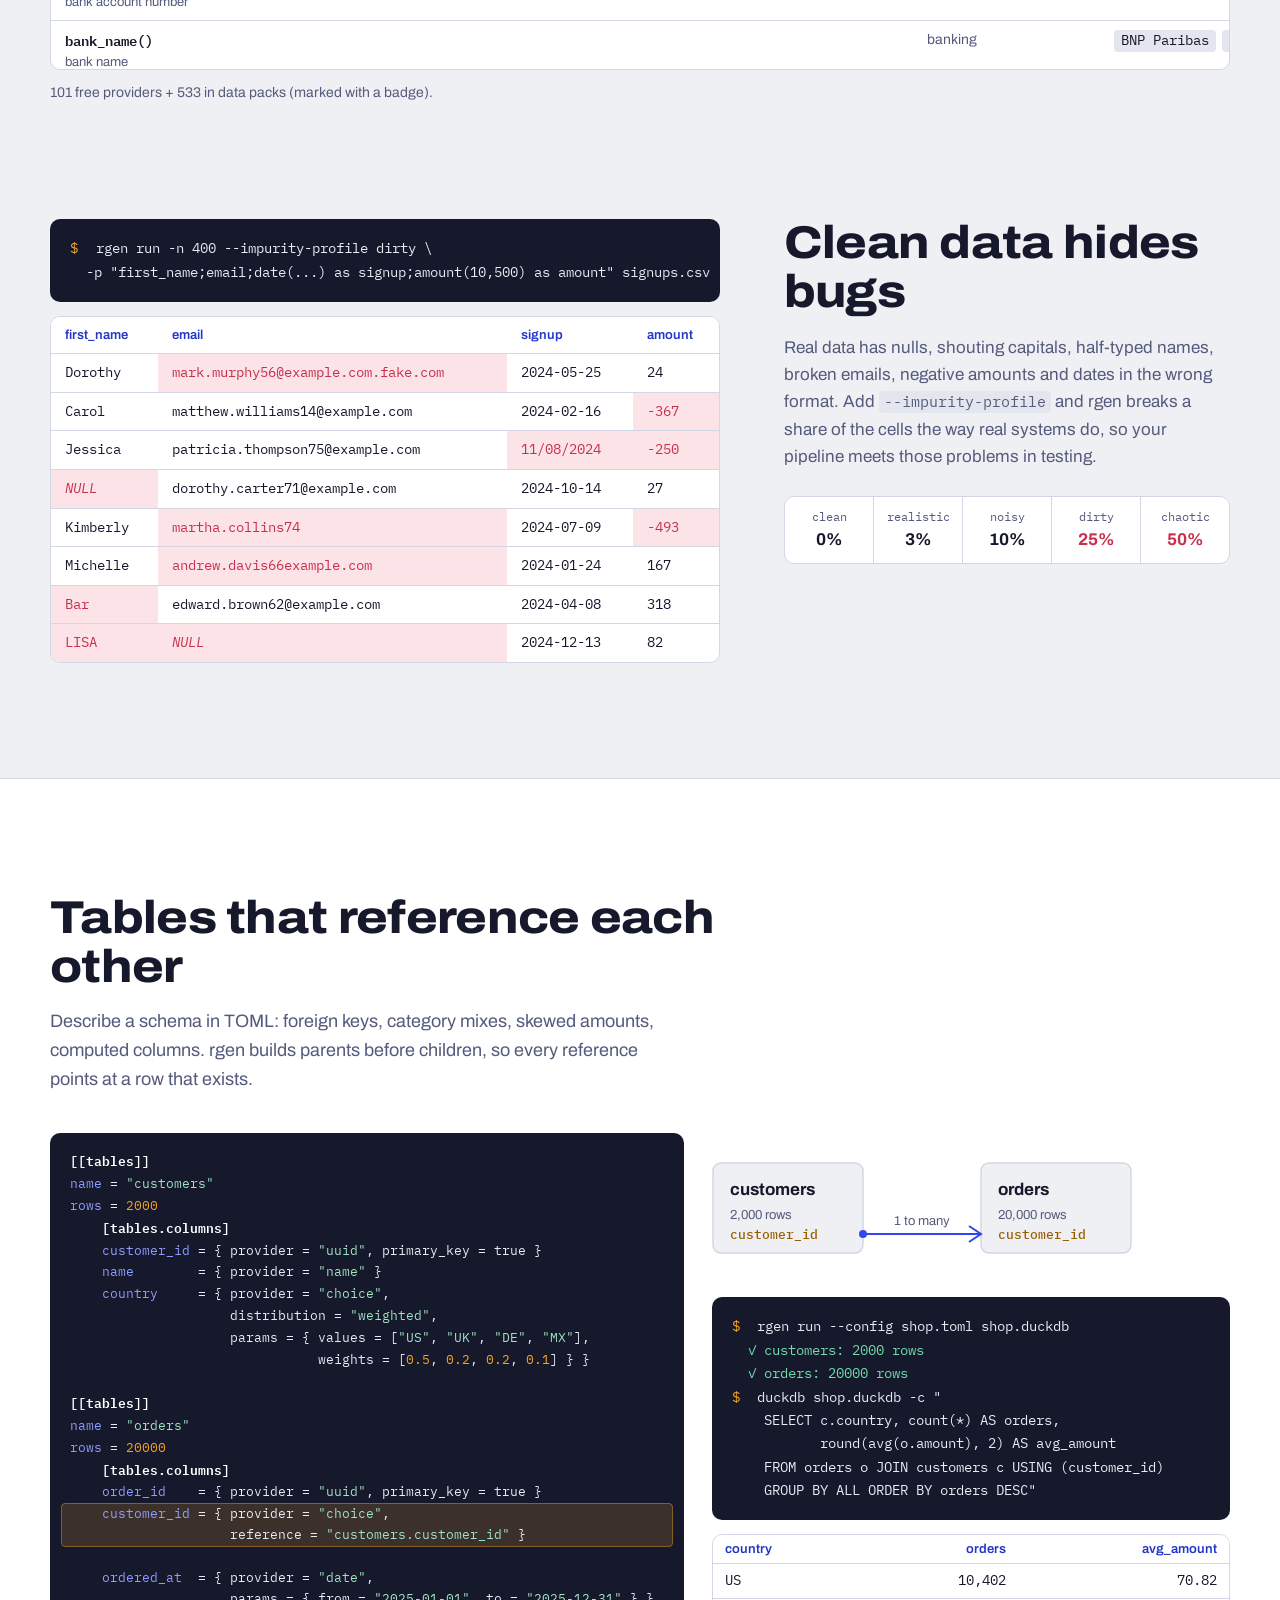
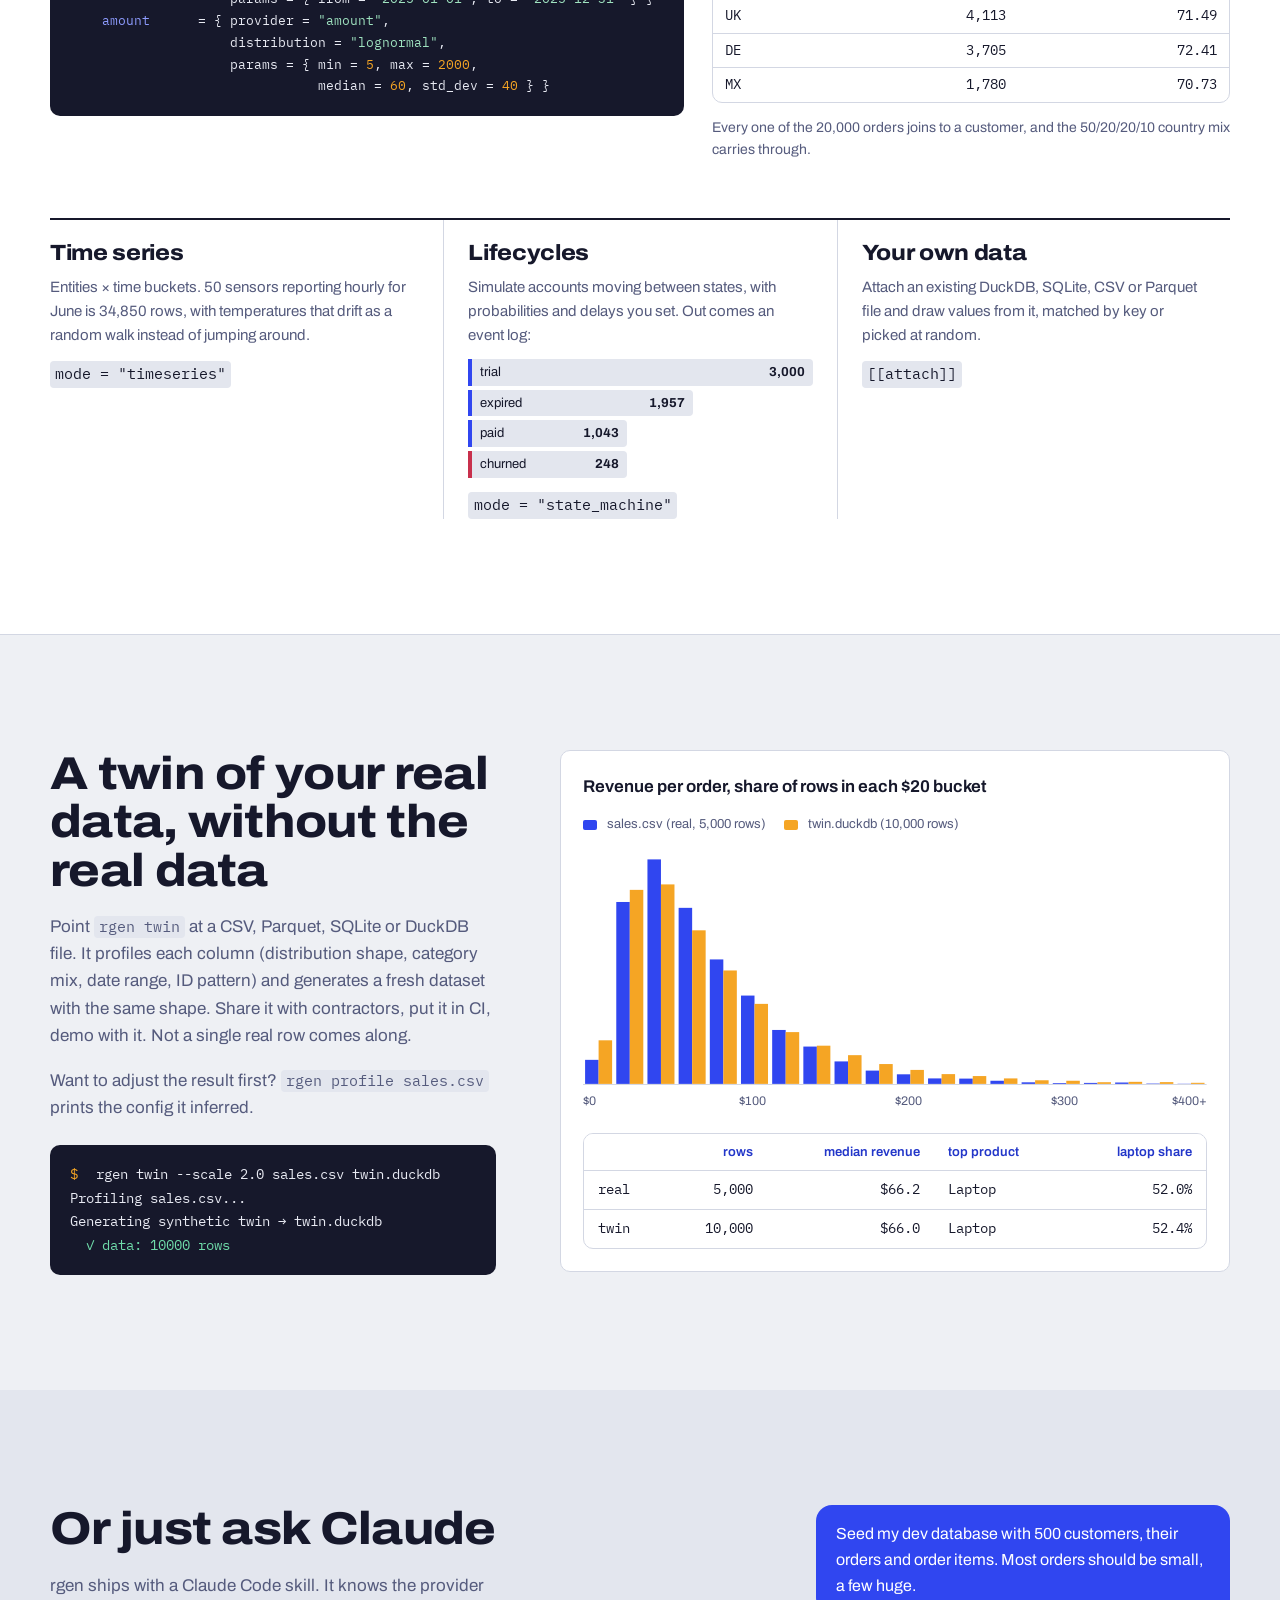
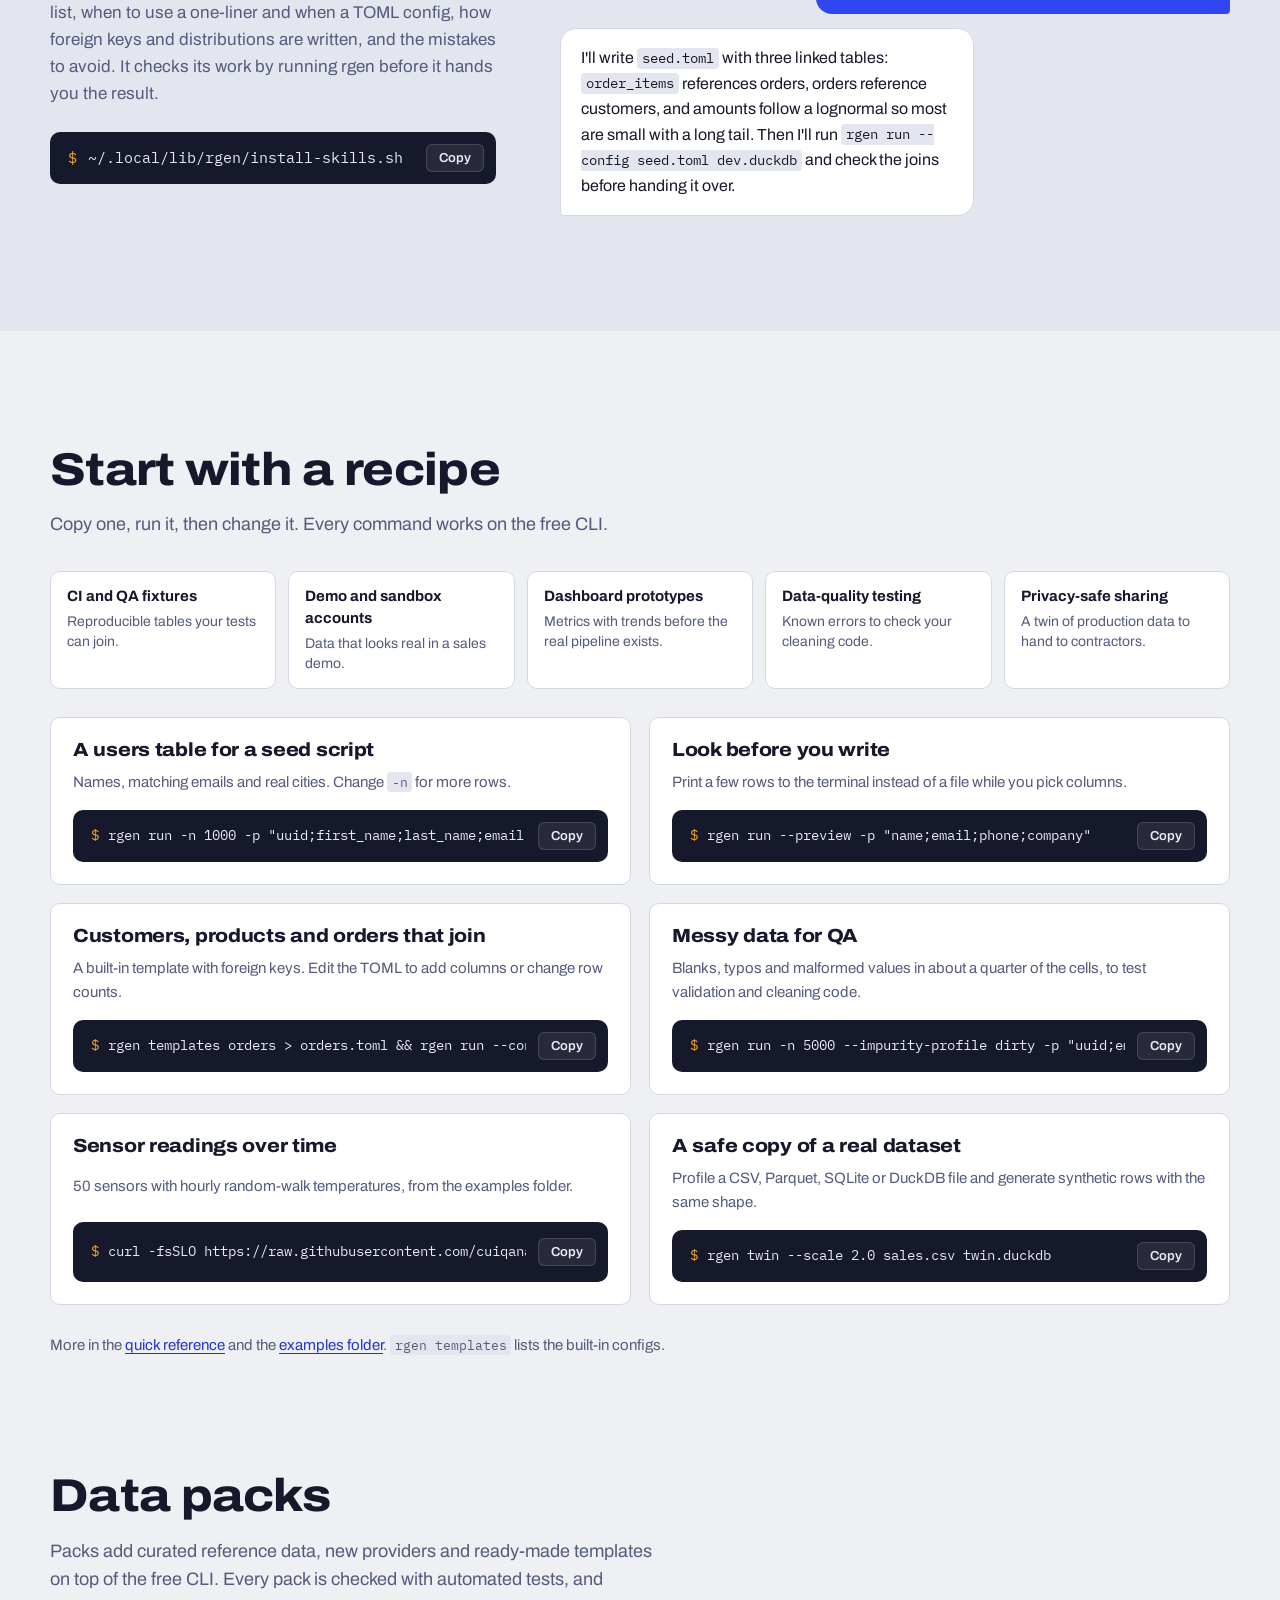
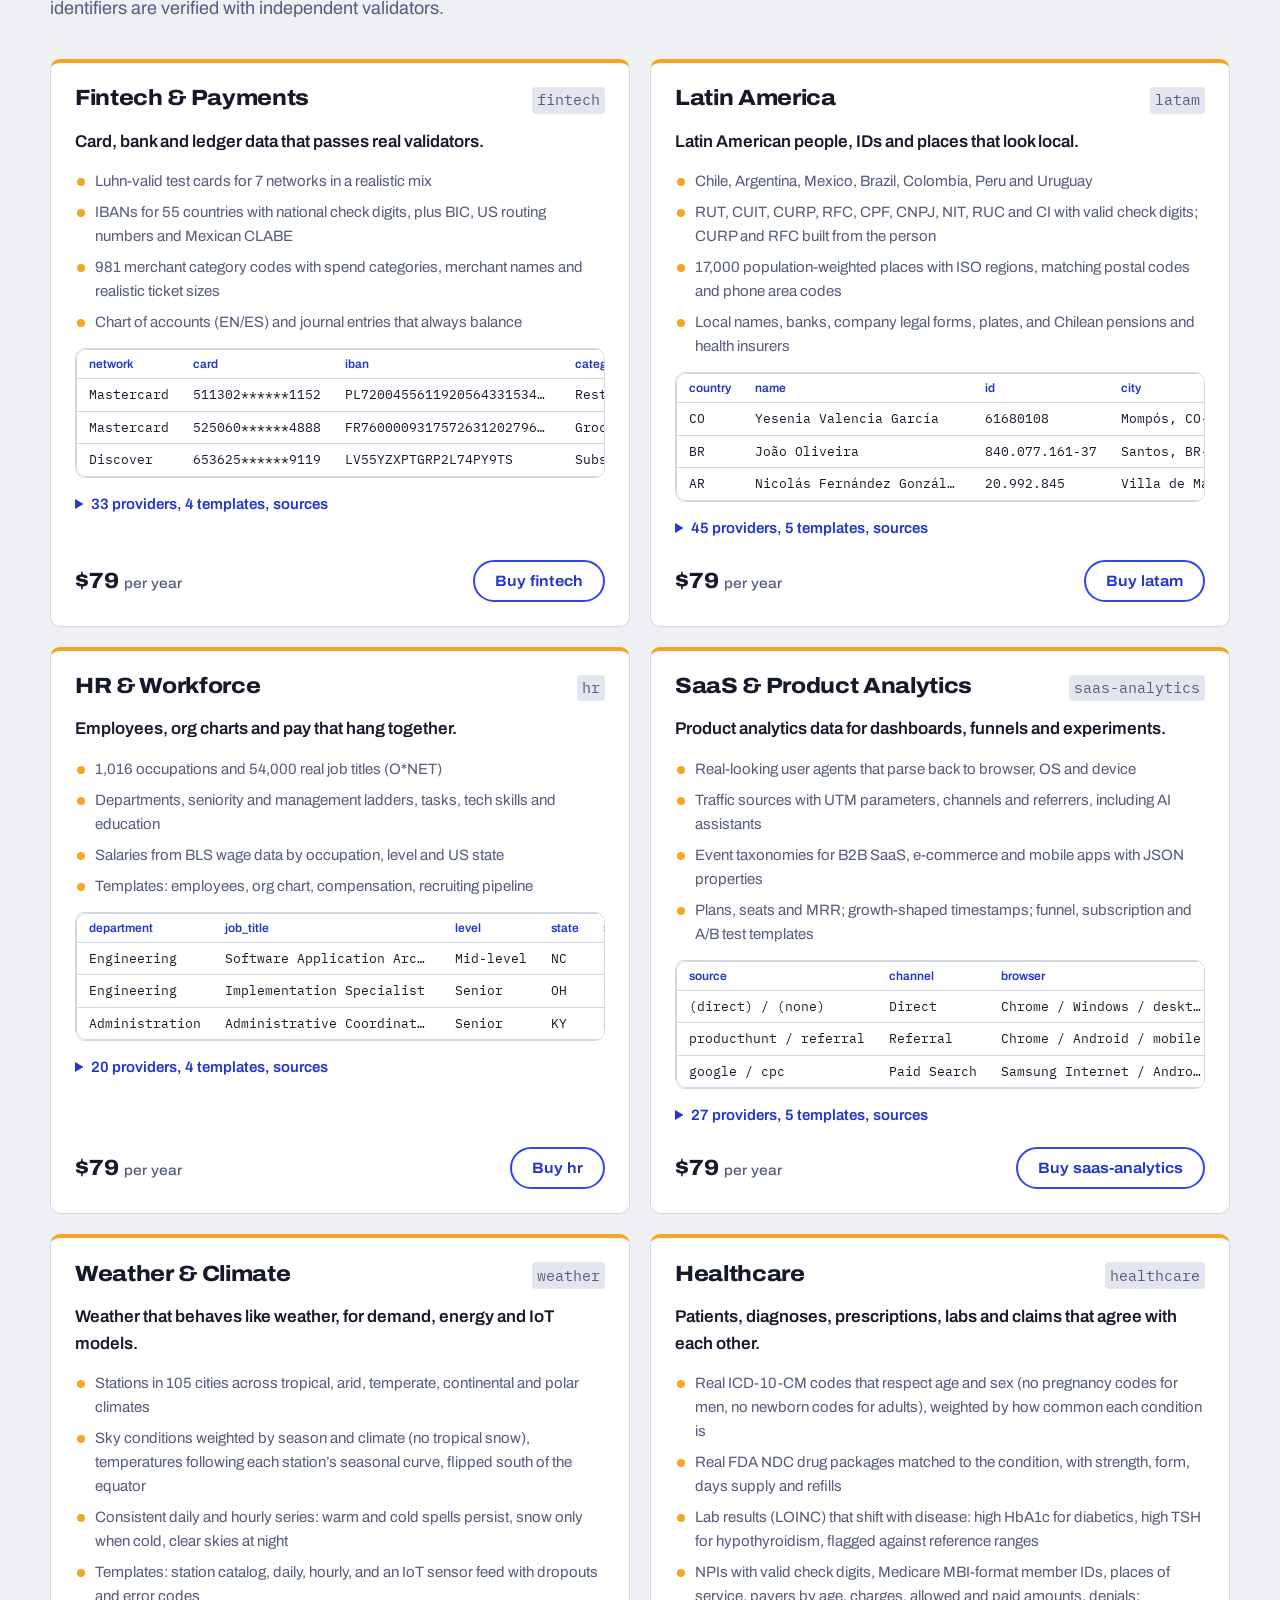
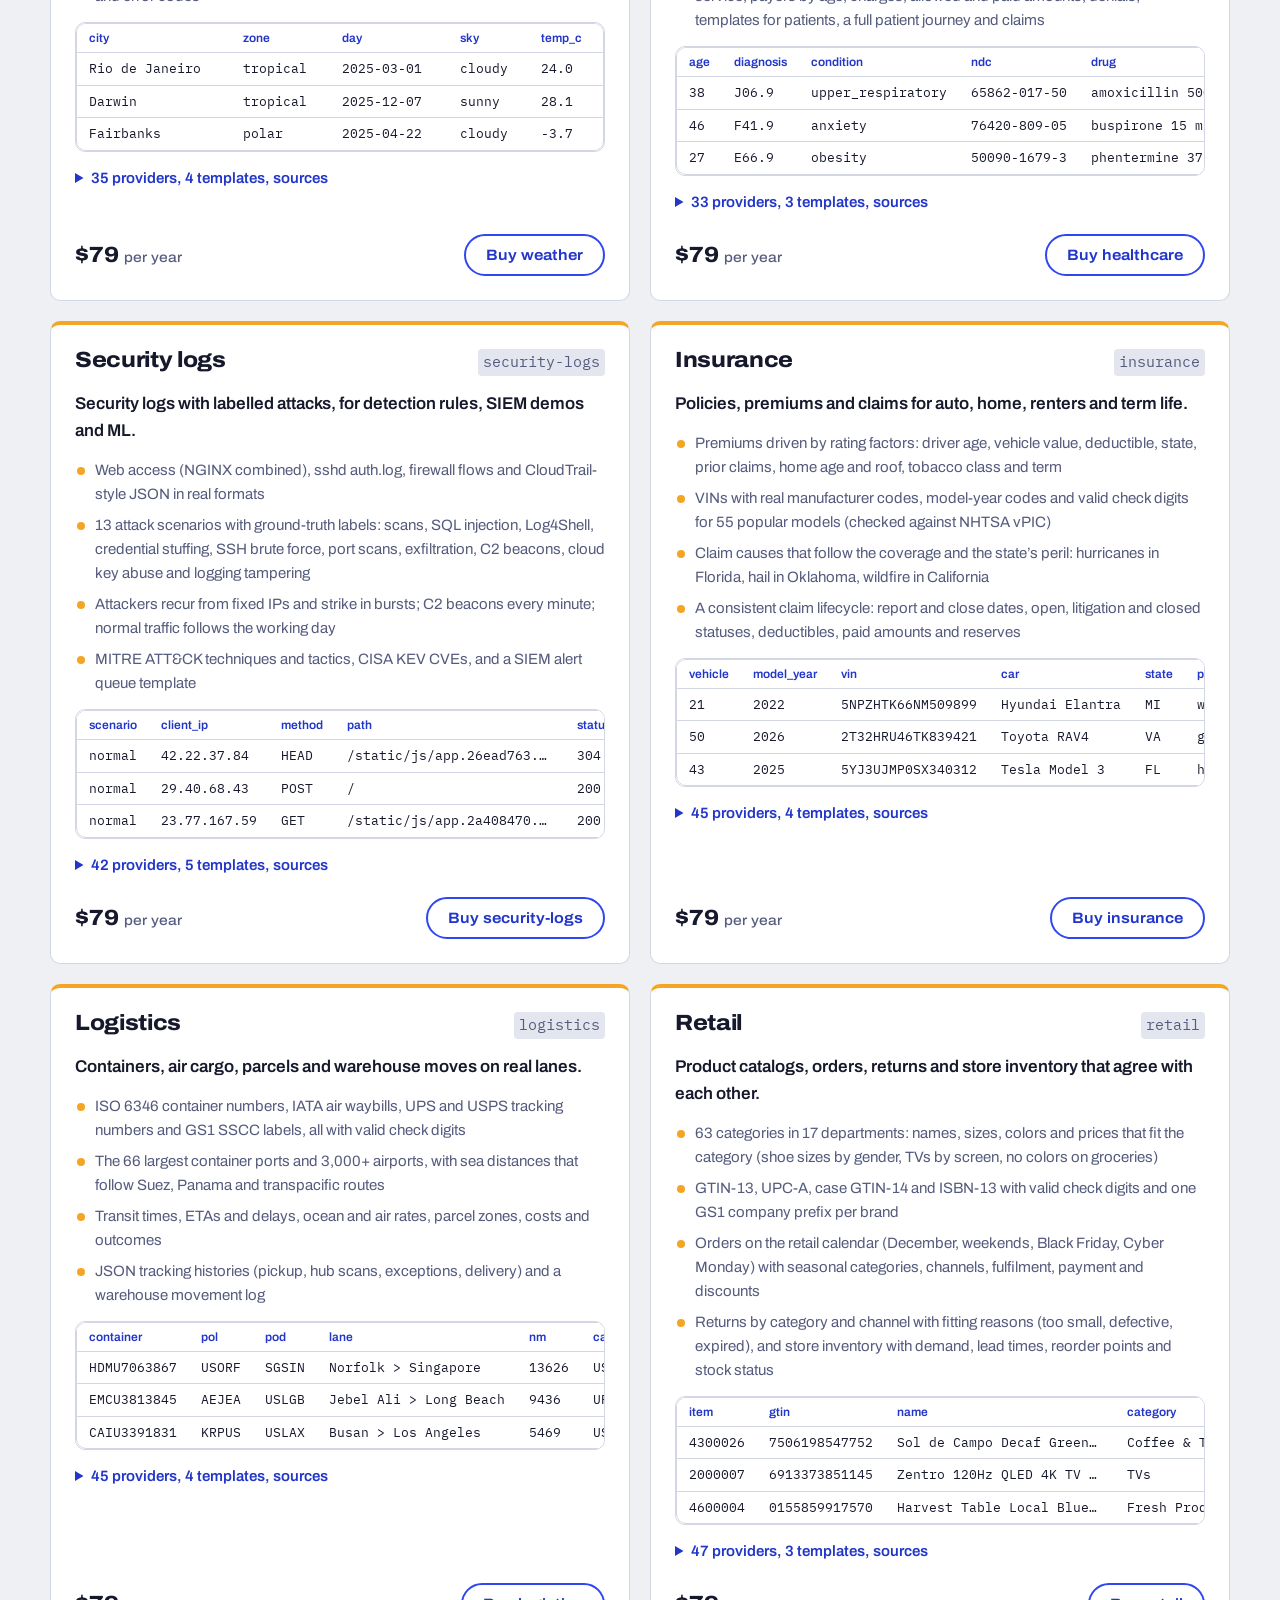
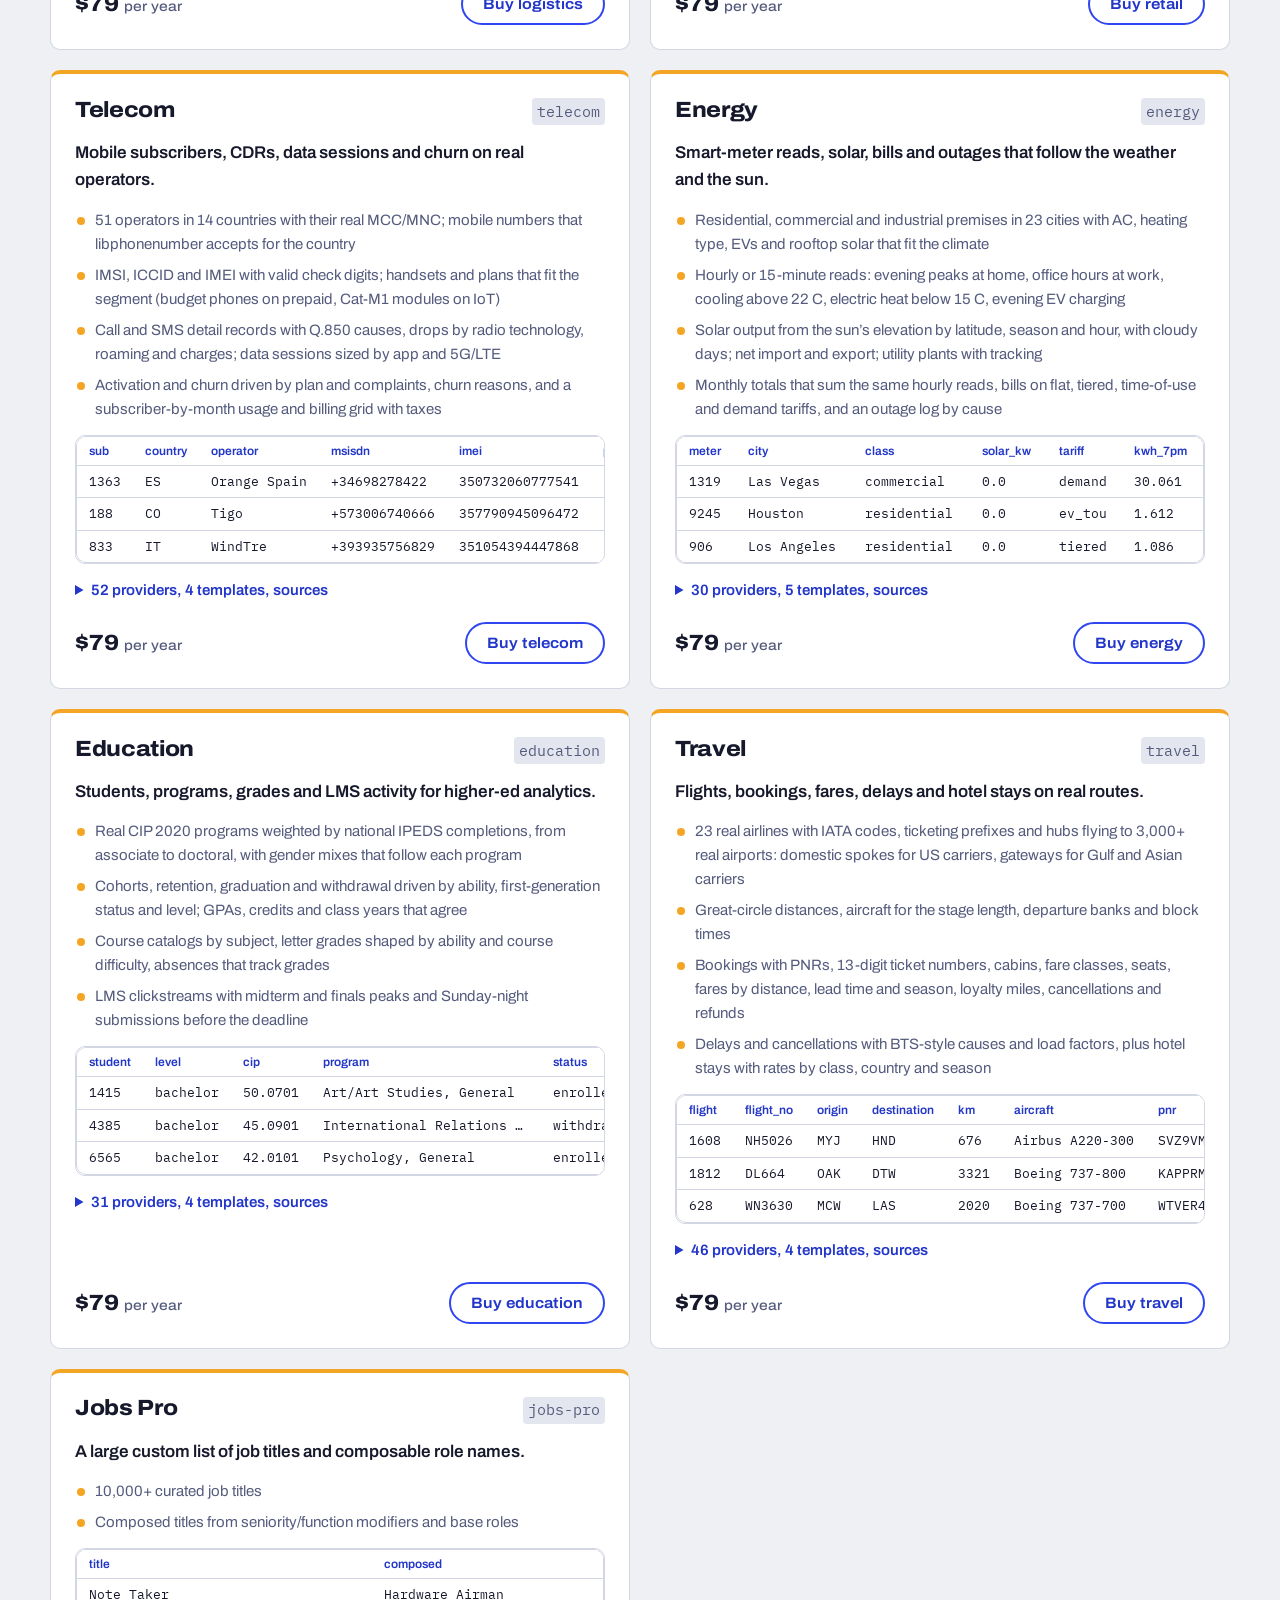
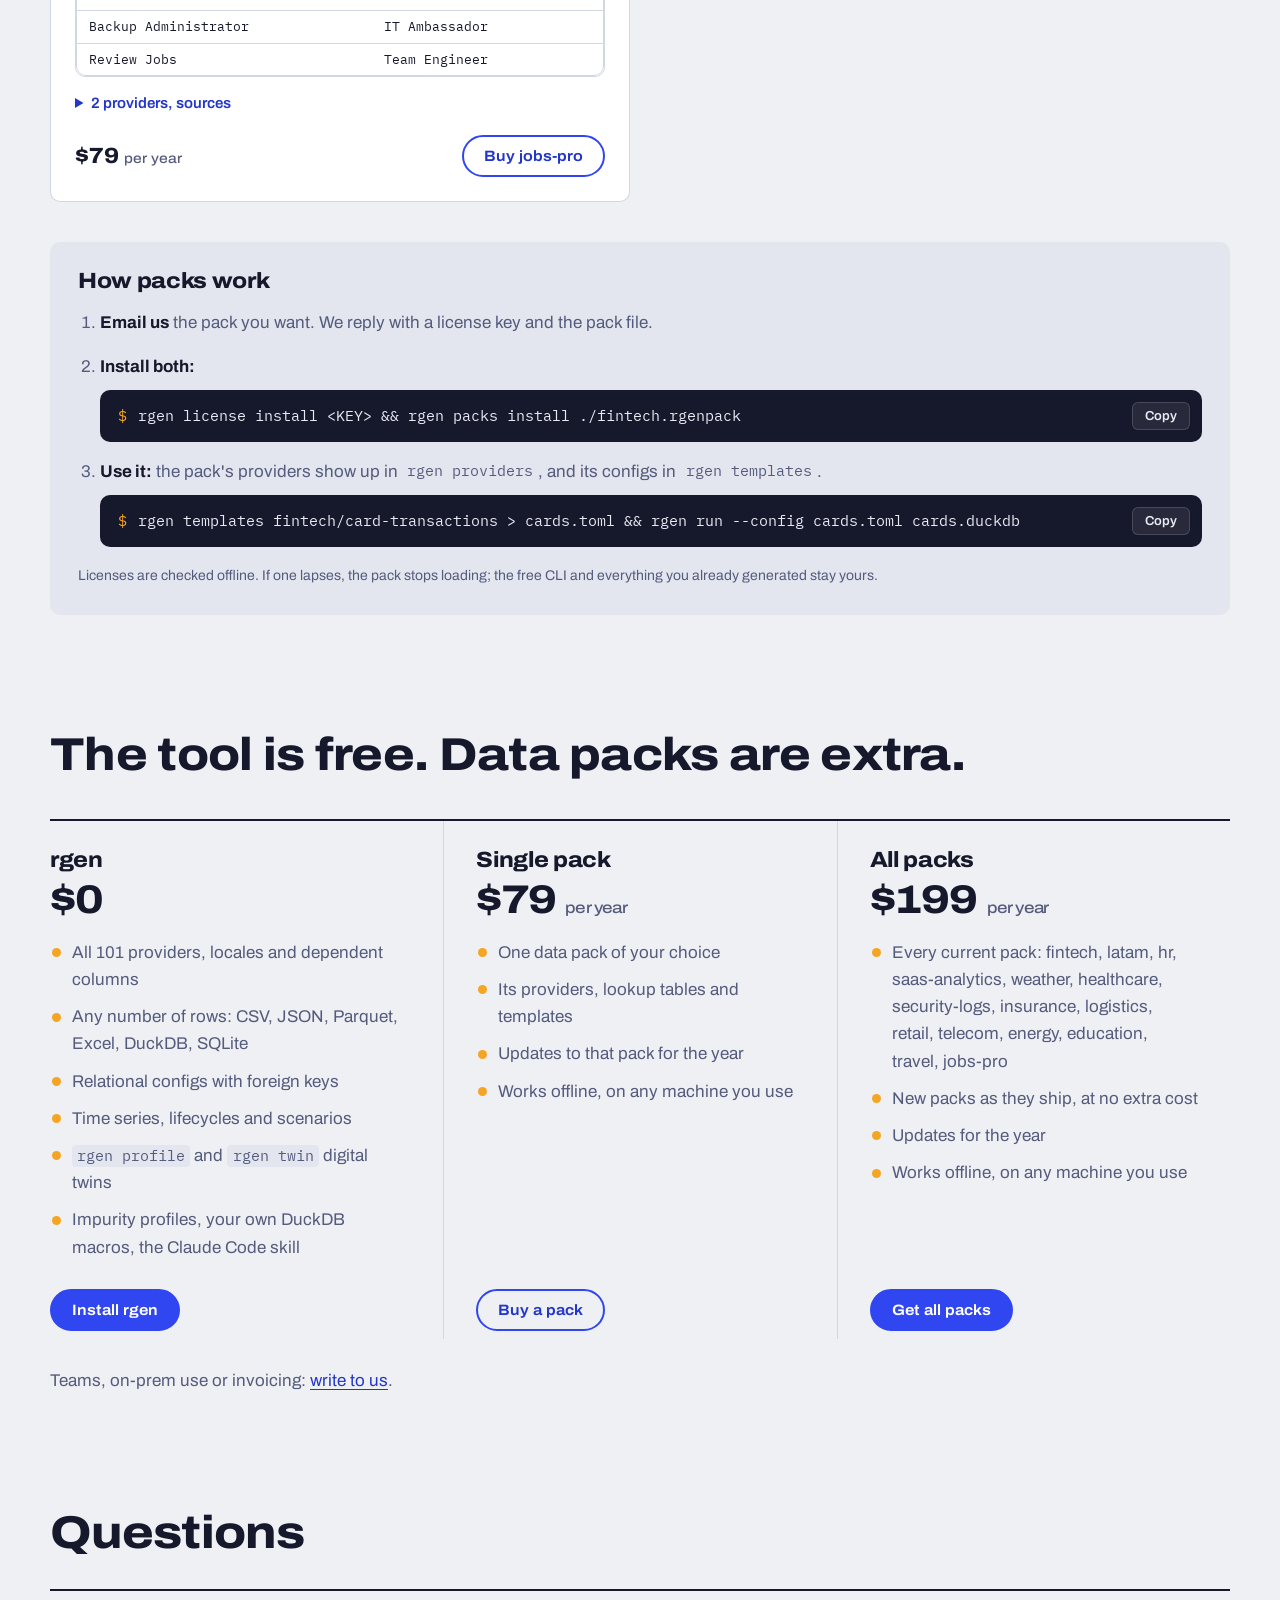
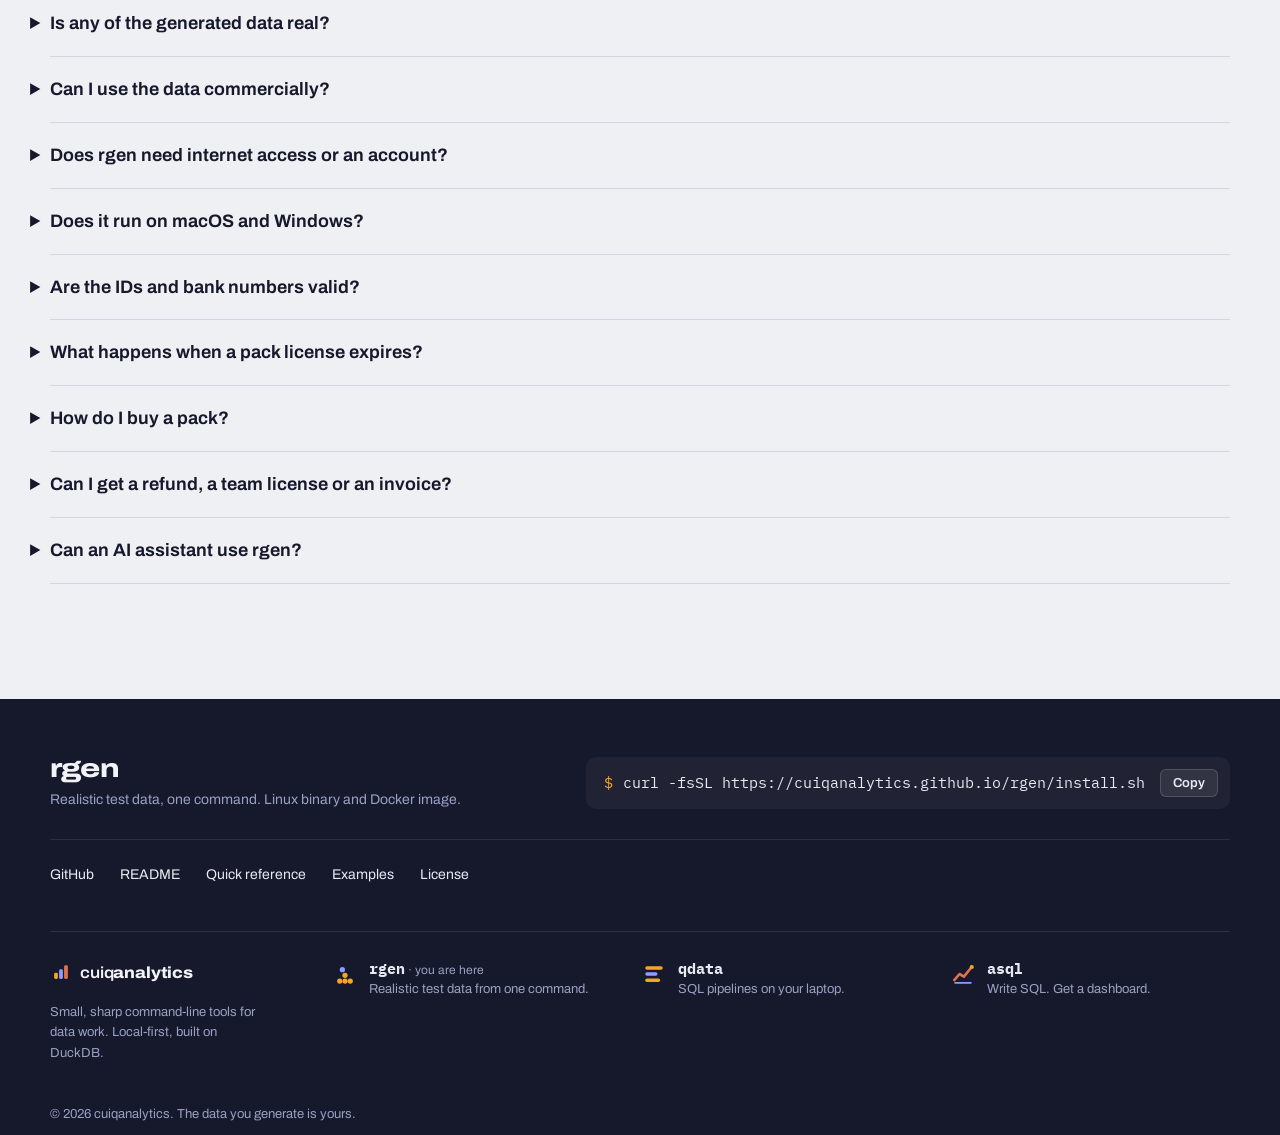
==== commit 9e7176aa: "updated index.html" ====
--- a/index.html
+++ b/index.html
@@ -1,5 +1,5 @@
 <!DOCTYPE html>
-<html lang="en">
+<html lang="en" data-product="rgen">
 <head>
 <meta charset="utf-8">
 <meta name="viewport" content="width=device-width, initial-scale=1">
@@ -16,16 +16,28 @@
 <meta property="og:video:type" content="video/mp4">
 <meta name="twitter:card" content="summary_large_image">
 <meta name="twitter:image" content="https://cuiqanalytics.github.io/rgen/media/rgen-hero-poster.jpg">
-<link rel="icon" href="data:image/svg+xml,%3Csvg xmlns='http://www.w3.org/2000/svg' viewBox='0 0 32 32'%3E%3Crect width='32' height='32' rx='7' fill='%2316182b'/%3E%3Cg fill='%23f5a524'%3E%3Ccircle cx='16' cy='24' r='3'/%3E%3Ccircle cx='10' cy='24' r='3'/%3E%3Ccircle cx='22' cy='24' r='3'/%3E%3Ccircle cx='16' cy='17.5' r='3'/%3E%3Ccircle cx='13' cy='11' r='3' fill='%238e9cff'/%3E%3C/g%3E%3C/svg%3E">
+<link rel="icon" href="brand/icon-rgen.svg" type="image/svg+xml">
 <link rel="preconnect" href="https://fonts.googleapis.com">
 <link rel="preconnect" href="https://fonts.gstatic.com" crossorigin>
 <link href="https://fonts.googleapis.com/css2?family=Archivo:wdth,wght@62..125,400..800&family=IBM+Plex+Mono:wght@400;600&display=swap" rel="stylesheet">
+<link rel="stylesheet" href="brand/brand.css">
+<script src="brand/brand.js"></script>
 <link rel="stylesheet" href="style.css">
 </head>
 <body>
 
 <a class="skip" href="#main">Skip to content</a>
 
+<div class="cq-bar">
+  <div class="cq-bar-in">
+    <a class="cq-logo" href="https://www.cuiqanalytics.com/"><img src="brand/icon-cuiq.svg" alt="" width="18" height="18"><span>cuiq<b>analytics</b></span></a>
+    <nav class="cq-products" aria-label="cuiqanalytics tools">
+      <a href="https://cuiqanalytics.github.io/rgen/" aria-current="page"><span class="dot dot-rgen" aria-hidden="true"></span>rgen</a>
+      <a href="https://cuiqanalytics.github.io/qdata/"><span class="dot dot-qdata" aria-hidden="true"></span>qdata</a>
+      <a href="https://www.asql.dev/"><span class="dot dot-asql" aria-hidden="true"></span>asql</a>
+    </nav>
+  </div>
+</div>
 <header class="site-header">
   <nav class="nav" aria-label="Main">
     <a href="#top" class="brand" aria-label="rgen home">rgen</a>
@@ -384,7 +396,7 @@
         <h3>All packs</h3>
         <p class="price"><span class="price-value">$199</span> <span class="price-period">per year</span></p>
         <ul>
-          <li>Every current pack: fintech, latam, hr, saas-analytics, jobs-pro</li>
+          <li>Every current pack: fintech, latam, hr, saas-analytics, weather, healthcare, security-logs, insurance, logistics, retail, telecom, energy, education, travel, jobs-pro</li>
           <li>New packs as they ship, at no extra cost</li>
           <li>Updates for the year</li>
           <li>Works offline, on any machine you use</li>
@@ -430,6 +442,15 @@
       <a href="https://github.com/cuiqanalytics/rgen/blob/main/LICENSE">License</a>
     </nav>
   </div>
+  <div class="wrap cq-footer">
+    <div>
+      <a class="cq-logo" href="https://www.cuiqanalytics.com/"><img src="brand/icon-cuiq.svg" alt="" width="22" height="22"><span>cuiq<b>analytics</b></span></a>
+      <p class="cq-footer-note">Small, sharp command-line tools for data work. Local-first, built on DuckDB.</p>
+    </div>
+    <a class="cq-prod" href="https://cuiqanalytics.github.io/rgen/" aria-current="page"><img src="brand/icon-rgen.svg" alt="" width="28" height="28"><b>rgen</b><span>Realistic test data from one command.</span></a>
+    <a class="cq-prod" href="https://cuiqanalytics.github.io/qdata/"><img src="brand/icon-qdata.svg" alt="" width="28" height="28"><b>qdata</b><span>SQL pipelines on your laptop.</span></a>
+    <a class="cq-prod" href="https://www.asql.dev/"><img src="brand/icon-asql.svg" alt="" width="28" height="28"><b>asql</b><span>Write SQL. Get a dashboard.</span></a>
+  </div>
   <p class="wrap copyright">© 2026 cuiqanalytics. The data you generate is yours.</p>
 </footer>
 
--- a/brand/brand.css
+++ b/brand/brand.css
@@ -0,0 +1,152 @@
+/* cuiqanalytics brand system: shared by cuiqanalytics.com, rgen, qdata and asql.
+   Source of truth: cuiqanalytics.github.io/brand/. Product sites carry a copy made by
+   sync-brand.sh; edit here, then sync. Fog paper, Ink type, Cobalt structure, Marigold data,
+   Ember reports, Rose for broken data. Each page sets <html data-product="..."> for its accent. */
+:root {
+  --bg: #eef0f4;
+  --surface: #ffffff;
+  --sunk: #e3e6ee;
+  --text: #16182b;
+  --muted: #555b7d;
+  --line: #d3d7e3;
+  --cobalt: #3046f0;
+  --cobalt-ink: #2236c9;
+  --marigold: #f5a524;
+  --marigold-ink: #9a5d00;
+  --rose: #c8304c;
+  --rose-bg: #fbe3e8;
+  --term-bg: #16182b;
+  --term-text: #e8eaf3;
+  --term-dim: #9aa0c3;
+  --term-ok: #6fdcaa;
+  --term-key: #8e9cff;
+  --term-str: #9fe3c0;
+  --pro-bg: #f5a524;
+  --pro-text: #16182b;
+  --bead: #f5a524;
+  --peg: #3046f0;
+  --display: "Archivo", system-ui, sans-serif;
+  --mono: "IBM Plex Mono", ui-monospace, SFMono-Regular, Menlo, monospace;
+  --radius: 10px;
+  --ember: #e1724a;
+  --ember-ink: #b04a1f;
+  --accent: var(--cobalt);
+  --accent-ink: var(--cobalt-ink);
+  color-scheme: light;
+}
+@media (prefers-color-scheme: dark) {
+  :root:not([data-theme="light"]) {
+    --bg: #14162a; --surface: #1c1f38; --sunk: #101224; --text: #eef0f4; --muted: #a3a8c9; --line: #2e3256;
+    --cobalt: #8e9cff; --cobalt-ink: #aab5ff; --marigold-ink: #f5b84a; --rose: #ff8098; --rose-bg: #3a1a26;
+    --term-bg: #0e1020; --peg: #8e9cff; --ember-ink: #ff9a6b; color-scheme: dark;
+  }
+}
+:root[data-theme="dark"] {
+  --bg: #14162a; --surface: #1c1f38; --sunk: #101224; --text: #eef0f4; --muted: #a3a8c9; --line: #2e3256;
+  --cobalt: #8e9cff; --cobalt-ink: #aab5ff; --marigold-ink: #f5b84a; --rose: #ff8098; --rose-bg: #3a1a26;
+  --term-bg: #0e1020; --peg: #8e9cff; --ember-ink: #ff9a6b; color-scheme: dark;
+}
+
+:root[data-product="rgen"]  { --accent: var(--marigold); --accent-ink: var(--marigold-ink); }
+:root[data-product="qdata"] { --accent: var(--cobalt);   --accent-ink: var(--cobalt-ink); }
+:root[data-product="asql"]  { --accent: var(--ember);    --accent-ink: var(--ember-ink); }
+*, *::before, *::after { box-sizing: border-box; }
+html { scroll-behavior: smooth; scroll-padding-top: 76px; -webkit-text-size-adjust: 100%; }
+@media (prefers-reduced-motion: reduce) { html { scroll-behavior: auto; } }
+body {
+  margin: 0; background: var(--bg); color: var(--text);
+  font: 400 17px/1.6 var(--display); font-stretch: 100%;
+  overflow-x: hidden;
+}
+img, svg, video, canvas { display: block; max-width: 100%; }
+a { color: var(--cobalt-ink); text-underline-offset: 3px; }
+:focus-visible { outline: 3px solid var(--marigold); outline-offset: 2px; border-radius: 4px; }
+code { font-family: var(--mono); font-size: 0.88em; background: var(--sunk); padding: 0.1em 0.35em; border-radius: 4px; }
+h1, h2, h3 { margin: 0; line-height: 1.05; font-weight: 780; letter-spacing: -0.015em; }
+h2 { font-size: clamp(30px, 4vw, 46px); font-stretch: 112%; max-width: 22ch; }
+h2 code { font-size: 0.8em; background: none; padding: 0; color: var(--cobalt-ink); }
+h3 { font-size: 22px; font-stretch: 110%; }
+p { margin: 0; }
+[hidden] { display: none !important; }
+.visually-hidden { position: absolute; width: 1px; height: 1px; overflow: hidden; clip: rect(0 0 0 0); white-space: nowrap; }
+.skip { position: absolute; left: -999px; top: 8px; background: var(--text); color: var(--bg); padding: 8px 14px; border-radius: 6px; z-index: 20; }
+.skip:focus { left: 8px; }
+
+.wrap { width: min(1180px, 100% - 32px); margin-inline: auto; }
+main > section { padding-block: clamp(64px, 9vw, 120px); }
+main > section.wrap + section.wrap { padding-top: 0; }
+
+/* ---------- header ---------- */
+.site-header { position: sticky; top: 0; z-index: 10; background: color-mix(in srgb, var(--bg) 88%, transparent);
+  backdrop-filter: blur(10px); -webkit-backdrop-filter: blur(10px); border-bottom: 1px solid var(--line); }
+.nav { width: min(1180px, 100% - 32px); margin-inline: auto; height: 60px; display: flex; align-items: center; gap: 24px; }
+.brand { font: 800 26px/1 var(--display); font-stretch: 125%; letter-spacing: -0.03em; color: var(--text); text-decoration: none; }
+.nav-links { display: flex; gap: 22px; margin-left: 12px; }
+.nav-links a { color: var(--muted); text-decoration: none; font-size: 15px; font-weight: 500; }
+.nav-links a:hover { color: var(--text); }
+.theme-toggle { margin-left: auto; width: 36px; height: 36px; border-radius: 50%; border: 1px solid var(--line);
+  background: transparent; color: var(--muted); display: grid; place-items: center; cursor: pointer; }
+.theme-toggle:hover { color: var(--text); }
+.btn { display: inline-flex; align-items: center; justify-content: center; min-height: 42px; padding: 0 20px; border-radius: 999px;
+  font: 650 15px var(--display); font-stretch: 108%; text-decoration: none; cursor: pointer; border: 2px solid var(--cobalt); }
+.btn-solid { background: var(--cobalt); color: #fff; }
+:root[data-theme="dark"] .btn-solid { color: #14162a; }
+@media (prefers-color-scheme: dark) { :root:not([data-theme="light"]) .btn-solid { color: #14162a; } }
+.btn-outline { background: transparent; color: var(--cobalt-ink); }
+.btn:hover { filter: brightness(1.08); }
+@media (max-width: 900px) { .nav-links { display: none; } }
+
+
+/* ---------- install command ---------- */
+.cmd { display: flex; align-items: center; gap: 12px; background: var(--term-bg); color: var(--term-text); border-radius: var(--radius);
+  padding: 12px 12px 12px 18px; min-width: 0; }
+.cmd code { background: none; padding: 0; color: inherit; font-size: 15px; white-space: nowrap; overflow-x: auto; flex: 1; min-width: 0; scrollbar-width: none; }
+.cmd code::-webkit-scrollbar { display: none; }
+.sigil { color: var(--marigold); margin-right: 0.7em; user-select: none; }
+.copy { flex: none; font: 600 13px var(--display); color: var(--term-text); background: #ffffff14; border: 1px solid #ffffff26;
+  border-radius: 6px; padding: 6px 12px; cursor: pointer; }
+.copy:hover { background: #ffffff24; }
+.copy.done { color: var(--term-ok); border-color: currentColor; }
+
+/* ---------- footer ---------- */
+.site-footer { background: var(--term-bg); color: var(--term-text); padding-block: 56px 28px; }
+.site-footer .brand { color: #f2f3f8; }
+.footer-grid { display: grid; grid-template-columns: minmax(0, 1fr) minmax(0, 1.3fr); gap: 28px 40px; align-items: center; }
+.footer-note { margin-top: 8px; color: var(--term-dim); font-size: 14px; }
+.site-footer .cmd { background: #ffffff0d; }
+.footer-links { grid-column: 1 / -1; display: flex; flex-wrap: wrap; gap: 8px 26px; padding-top: 24px; border-top: 1px solid #ffffff1a; }
+.footer-links a { color: var(--term-text); font-size: 14px; text-decoration: none; }
+.footer-links a:hover { text-decoration: underline; }
+.copyright { margin-top: 40px; font-size: 13px; color: var(--term-dim); }
+@media (max-width: 900px) { .footer-grid { grid-template-columns: 1fr; } }
+
+/* ---------- family top bar (same on every cuiqanalytics site) ---------- */
+.cq-bar { background: var(--term-bg); color: var(--term-dim); font: 500 13px/1 var(--display); }
+.cq-bar-in { width: min(1180px, 100% - 32px); margin-inline: auto; height: 36px; display: flex; align-items: center; gap: 18px; }
+.cq-logo { display: inline-flex; align-items: center; gap: 8px; color: #f2f3f8; text-decoration: none; font-weight: 600;
+  font-stretch: 110%; letter-spacing: -0.01em; white-space: nowrap; }
+.cq-logo img, .cq-logo svg { width: 18px; height: 18px; flex: none; }
+.cq-logo b { font-weight: 800; }
+.cq-products { display: flex; gap: 4px; margin-left: auto; }
+.cq-products a { display: inline-flex; align-items: center; gap: 6px; padding: 5px 10px; border-radius: 999px;
+  color: var(--term-dim); text-decoration: none; font-family: var(--mono); font-size: 12.5px; }
+.cq-products a:hover { color: #f2f3f8; background: #ffffff12; }
+.cq-products a[aria-current="page"] { color: #f2f3f8; background: #ffffff1a; }
+.cq-products .dot { width: 7px; height: 7px; border-radius: 50%; flex: none; }
+.dot-rgen { background: #f5a524; } .dot-qdata { background: #8e9cff; } .dot-asql { background: #e1724a; }
+@media (max-width: 420px) { .cq-bar-in { gap: 8px; } .cq-products a { padding: 5px 7px; } .cq-products .dot { display: none; } }
+
+/* ---------- family footer row (inside .site-footer) ---------- */
+.cq-footer { margin-top: 44px; padding-top: 28px; border-top: 1px solid #ffffff1a; display: grid;
+  grid-template-columns: minmax(0, 0.9fr) repeat(3, minmax(0, 1fr)); gap: 20px 28px; align-items: start; }
+.cq-footer .cq-logo { font-size: 16px; }
+.cq-footer .cq-logo img, .cq-footer .cq-logo svg { width: 22px; height: 22px; }
+.cq-footer-note { margin-top: 10px; font-size: 13px; color: var(--term-dim); max-width: 30ch; }
+.cq-prod { display: grid; grid-template-columns: 28px minmax(0, 1fr); gap: 2px 10px; color: var(--term-text); text-decoration: none; }
+.cq-prod img { grid-row: span 2; width: 28px; height: 28px; }
+.cq-prod b { font: 700 15px/1.2 var(--mono); }
+.cq-prod span { font-size: 13px; line-height: 1.4; color: var(--term-dim); }
+.cq-prod:hover b { text-decoration: underline; }
+.cq-prod[aria-current="page"] b::after { content: " · you are here"; font: 400 12px var(--display); color: var(--term-dim); }
+@media (max-width: 900px) { .cq-footer { grid-template-columns: repeat(2, minmax(0, 1fr)); } }
+@media (max-width: 520px) { .cq-footer { grid-template-columns: minmax(0, 1fr); } }
--- a/style.css
+++ b/style.css
@@ -1,91 +1,4 @@
-/* rgen — Fog paper, Ink type, Cobalt structure, Marigold data, Rose for broken data. */
-:root {
-  --bg: #eef0f4;
-  --surface: #ffffff;
-  --sunk: #e3e6ee;
-  --text: #16182b;
-  --muted: #555b7d;
-  --line: #d3d7e3;
-  --cobalt: #3046f0;
-  --cobalt-ink: #2236c9;
-  --marigold: #f5a524;
-  --marigold-ink: #9a5d00;
-  --rose: #c8304c;
-  --rose-bg: #fbe3e8;
-  --term-bg: #16182b;
-  --term-text: #e8eaf3;
-  --term-dim: #9aa0c3;
-  --term-ok: #6fdcaa;
-  --term-key: #8e9cff;
-  --term-str: #9fe3c0;
-  --pro-bg: #f5a524;
-  --pro-text: #16182b;
-  --bead: #f5a524;
-  --peg: #3046f0;
-  --display: "Archivo", system-ui, sans-serif;
-  --mono: "IBM Plex Mono", ui-monospace, SFMono-Regular, Menlo, monospace;
-  --radius: 10px;
-  color-scheme: light;
-}
-@media (prefers-color-scheme: dark) {
-  :root:not([data-theme="light"]) {
-    --bg: #14162a; --surface: #1c1f38; --sunk: #101224; --text: #eef0f4; --muted: #a3a8c9; --line: #2e3256;
-    --cobalt: #8e9cff; --cobalt-ink: #aab5ff; --marigold-ink: #f5b84a; --rose: #ff8098; --rose-bg: #3a1a26;
-    --term-bg: #0e1020; --peg: #8e9cff; color-scheme: dark;
-  }
-}
-:root[data-theme="dark"] {
-  --bg: #14162a; --surface: #1c1f38; --sunk: #101224; --text: #eef0f4; --muted: #a3a8c9; --line: #2e3256;
-  --cobalt: #8e9cff; --cobalt-ink: #aab5ff; --marigold-ink: #f5b84a; --rose: #ff8098; --rose-bg: #3a1a26;
-  --term-bg: #0e1020; --peg: #8e9cff; color-scheme: dark;
-}
-
-*, *::before, *::after { box-sizing: border-box; }
-html { scroll-behavior: smooth; scroll-padding-top: 76px; -webkit-text-size-adjust: 100%; }
-@media (prefers-reduced-motion: reduce) { html { scroll-behavior: auto; } }
-body {
-  margin: 0; background: var(--bg); color: var(--text);
-  font: 400 17px/1.6 var(--display); font-stretch: 100%;
-  overflow-x: hidden;
-}
-img, svg, video, canvas { display: block; max-width: 100%; }
-a { color: var(--cobalt-ink); text-underline-offset: 3px; }
-:focus-visible { outline: 3px solid var(--marigold); outline-offset: 2px; border-radius: 4px; }
-code { font-family: var(--mono); font-size: 0.88em; background: var(--sunk); padding: 0.1em 0.35em; border-radius: 4px; }
-h1, h2, h3 { margin: 0; line-height: 1.05; font-weight: 780; letter-spacing: -0.015em; }
-h2 { font-size: clamp(30px, 4vw, 46px); font-stretch: 112%; max-width: 22ch; }
-h2 code { font-size: 0.8em; background: none; padding: 0; color: var(--cobalt-ink); }
-h3 { font-size: 22px; font-stretch: 110%; }
-p { margin: 0; }
-[hidden] { display: none !important; }
-.visually-hidden { position: absolute; width: 1px; height: 1px; overflow: hidden; clip: rect(0 0 0 0); white-space: nowrap; }
-.skip { position: absolute; left: -999px; top: 8px; background: var(--text); color: var(--bg); padding: 8px 14px; border-radius: 6px; z-index: 20; }
-.skip:focus { left: 8px; }
-
-.wrap { width: min(1180px, 100% - 32px); margin-inline: auto; }
-main > section { padding-block: clamp(64px, 9vw, 120px); }
-main > section.wrap + section.wrap { padding-top: 0; }
-
-/* ---------- header ---------- */
-.site-header { position: sticky; top: 0; z-index: 10; background: color-mix(in srgb, var(--bg) 88%, transparent);
-  backdrop-filter: blur(10px); -webkit-backdrop-filter: blur(10px); border-bottom: 1px solid var(--line); }
-.nav { width: min(1180px, 100% - 32px); margin-inline: auto; height: 60px; display: flex; align-items: center; gap: 24px; }
-.brand { font: 800 26px/1 var(--display); font-stretch: 125%; letter-spacing: -0.03em; color: var(--text); text-decoration: none; }
-.nav-links { display: flex; gap: 22px; margin-left: 12px; }
-.nav-links a { color: var(--muted); text-decoration: none; font-size: 15px; font-weight: 500; }
-.nav-links a:hover { color: var(--text); }
-.theme-toggle { margin-left: auto; width: 36px; height: 36px; border-radius: 50%; border: 1px solid var(--line);
-  background: transparent; color: var(--muted); display: grid; place-items: center; cursor: pointer; }
-.theme-toggle:hover { color: var(--text); }
-.btn { display: inline-flex; align-items: center; justify-content: center; min-height: 42px; padding: 0 20px; border-radius: 999px;
-  font: 650 15px var(--display); font-stretch: 108%; text-decoration: none; cursor: pointer; border: 2px solid var(--cobalt); }
-.btn-solid { background: var(--cobalt); color: #fff; }
-:root[data-theme="dark"] .btn-solid { color: #14162a; }
-@media (prefers-color-scheme: dark) { :root:not([data-theme="light"]) .btn-solid { color: #14162a; } }
-.btn-outline { background: transparent; color: var(--cobalt-ink); }
-.btn:hover { filter: brightness(1.08); }
-@media (max-width: 900px) { .nav-links { display: none; } }
-
+/* rgen page styles. Tokens, base, header, buttons, install command and footer come from brand/brand.css (load it first). */
 /* ---------- hero ---------- */
 .hero { width: min(1180px, 100% - 32px); margin-inline: auto; display: grid; grid-template-columns: minmax(0, 1.15fr) minmax(0, 0.85fr);
   gap: clamp(32px, 5vw, 72px); align-items: center; padding-block: clamp(48px, 7vw, 96px) clamp(48px, 6vw, 80px); }
@@ -97,15 +10,6 @@
   border-bottom: none; padding: 8px 14px; border-radius: 8px 8px 0 0; cursor: pointer; }
 .tabs [role="tab"][aria-selected="true"] { color: #e8eaf3; background: var(--term-bg); }
 .install .cmd { border-top-left-radius: 0; }
-.cmd { display: flex; align-items: center; gap: 12px; background: var(--term-bg); color: var(--term-text); border-radius: var(--radius);
-  padding: 12px 12px 12px 18px; min-width: 0; }
-.cmd code { background: none; padding: 0; color: inherit; font-size: 15px; white-space: nowrap; overflow-x: auto; flex: 1; min-width: 0; scrollbar-width: none; }
-.cmd code::-webkit-scrollbar { display: none; }
-.sigil { color: var(--marigold); margin-right: 0.7em; user-select: none; }
-.copy { flex: none; font: 600 13px var(--display); color: var(--term-text); background: #ffffff14; border: 1px solid #ffffff26;
-  border-radius: 6px; padding: 6px 12px; cursor: pointer; }
-.copy:hover { background: #ffffff24; }
-.copy.done { color: var(--term-ok); border-color: currentColor; }
 .install-note { margin-top: 12px; font-size: 14px; color: var(--muted); }
 
 .board { margin: 0; }
@@ -249,17 +153,6 @@
 .tier .btn { margin-top: auto; align-self: flex-start; }
 @media (max-width: 760px) { .tiers { grid-template-columns: 1fr; } .tier { padding-right: 0; } .tier-pro { padding-left: 0; border-left: none; border-top: 1px solid var(--line); margin-top: 24px; } }
 
-/* ---------- footer ---------- */
-.site-footer { background: var(--term-bg); color: var(--term-text); padding-block: 56px 28px; }
-.site-footer .brand { color: #f2f3f8; }
-.footer-grid { display: grid; grid-template-columns: minmax(0, 1fr) minmax(0, 1.3fr); gap: 28px 40px; align-items: center; }
-.footer-note { margin-top: 8px; color: var(--term-dim); font-size: 14px; }
-.site-footer .cmd { background: #ffffff0d; }
-.footer-links { grid-column: 1 / -1; display: flex; flex-wrap: wrap; gap: 8px 26px; padding-top: 24px; border-top: 1px solid #ffffff1a; }
-.footer-links a { color: var(--term-text); font-size: 14px; text-decoration: none; }
-.footer-links a:hover { text-decoration: underline; }
-.copyright { margin-top: 40px; font-size: 13px; color: var(--term-dim); }
-@media (max-width: 900px) { .footer-grid { grid-template-columns: 1fr; } }
 
 /* ---------- recipes ---------- */
 .section-lede { margin-top: 16px; color: var(--muted); max-width: 62ch; font-size: 18px; }
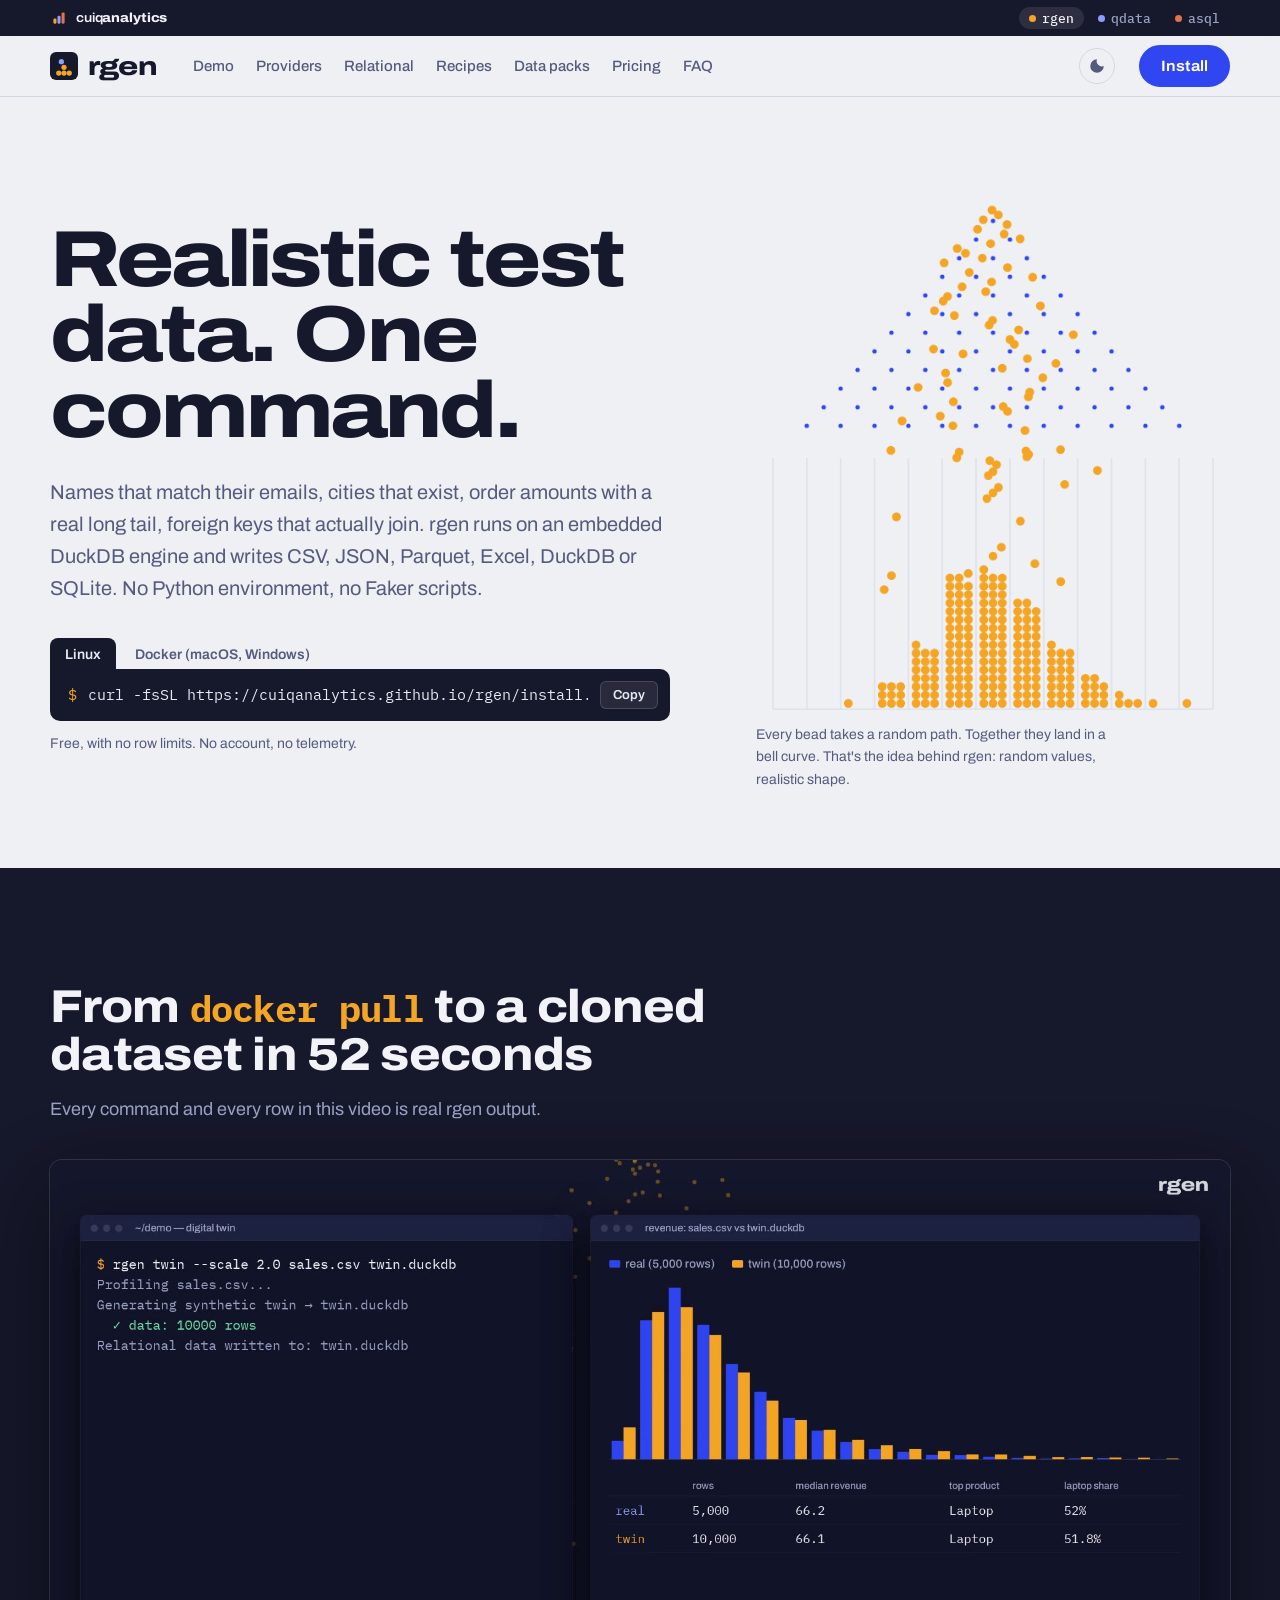
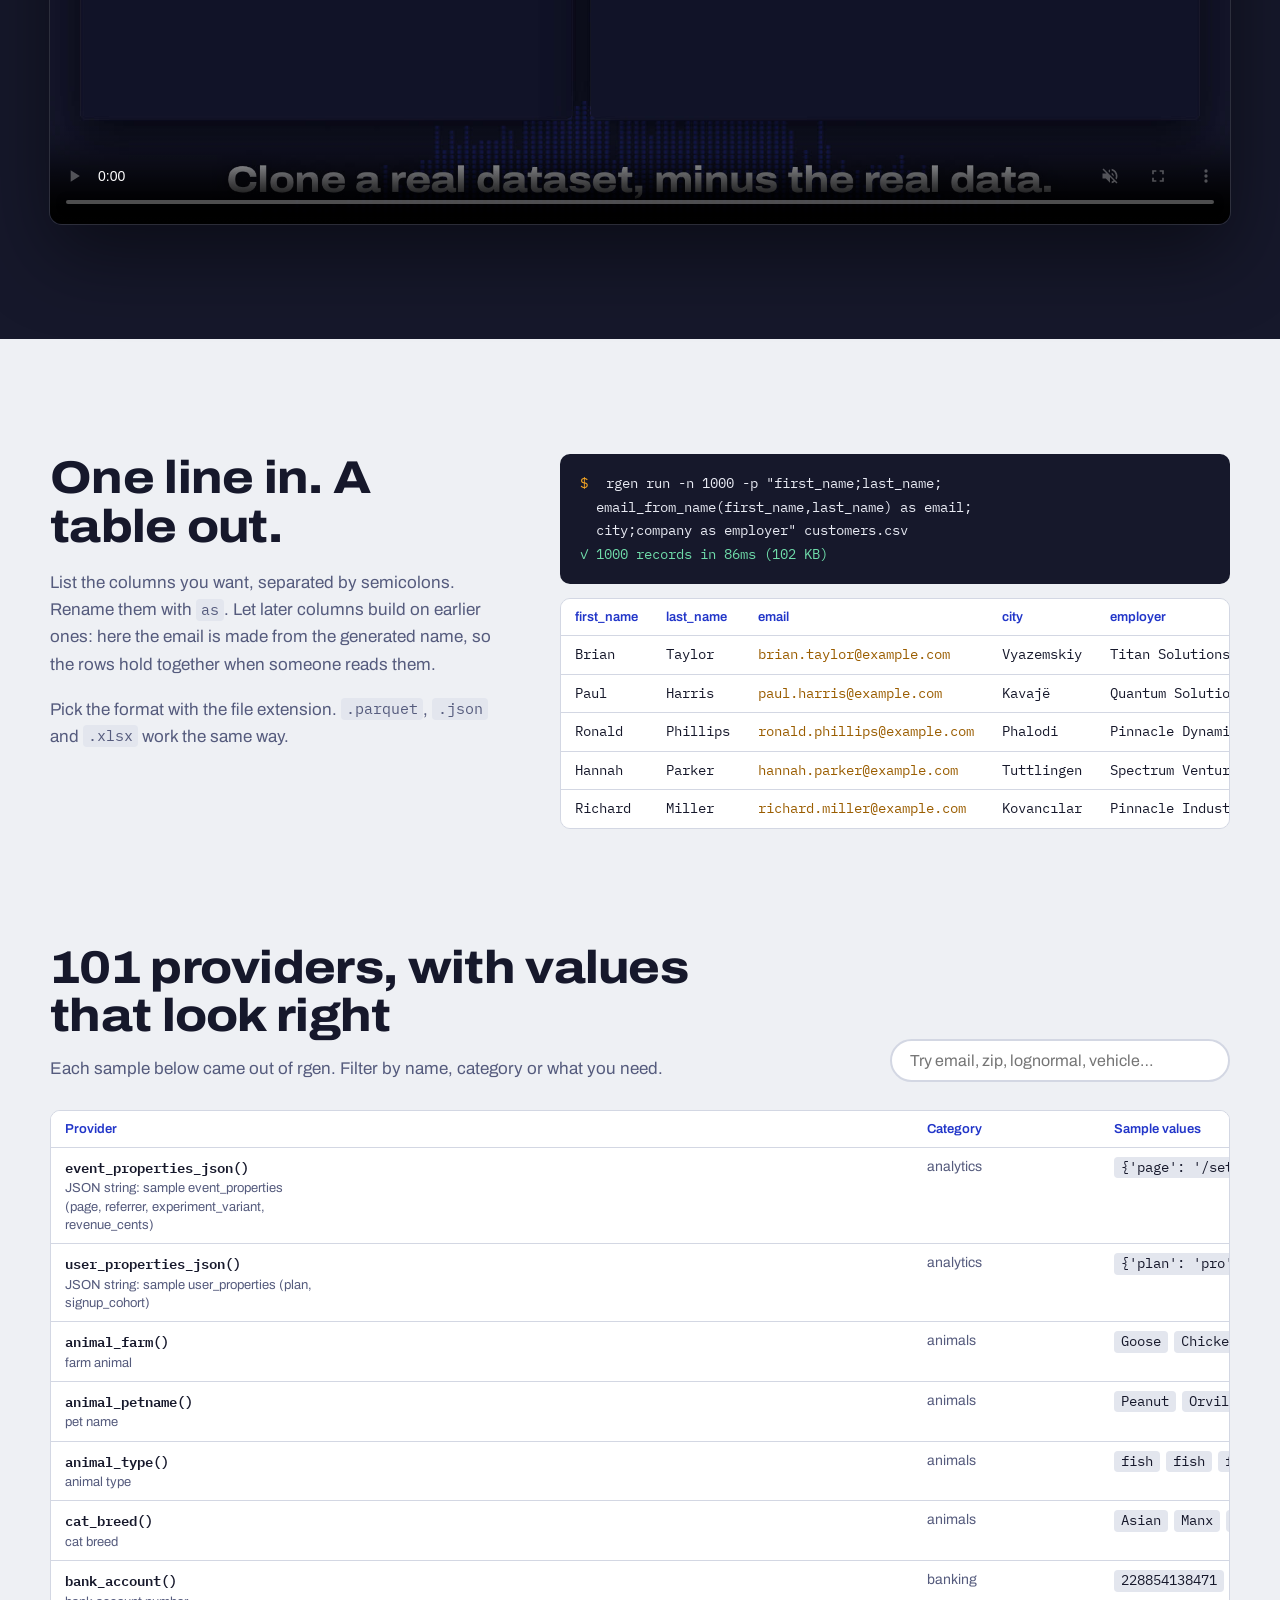
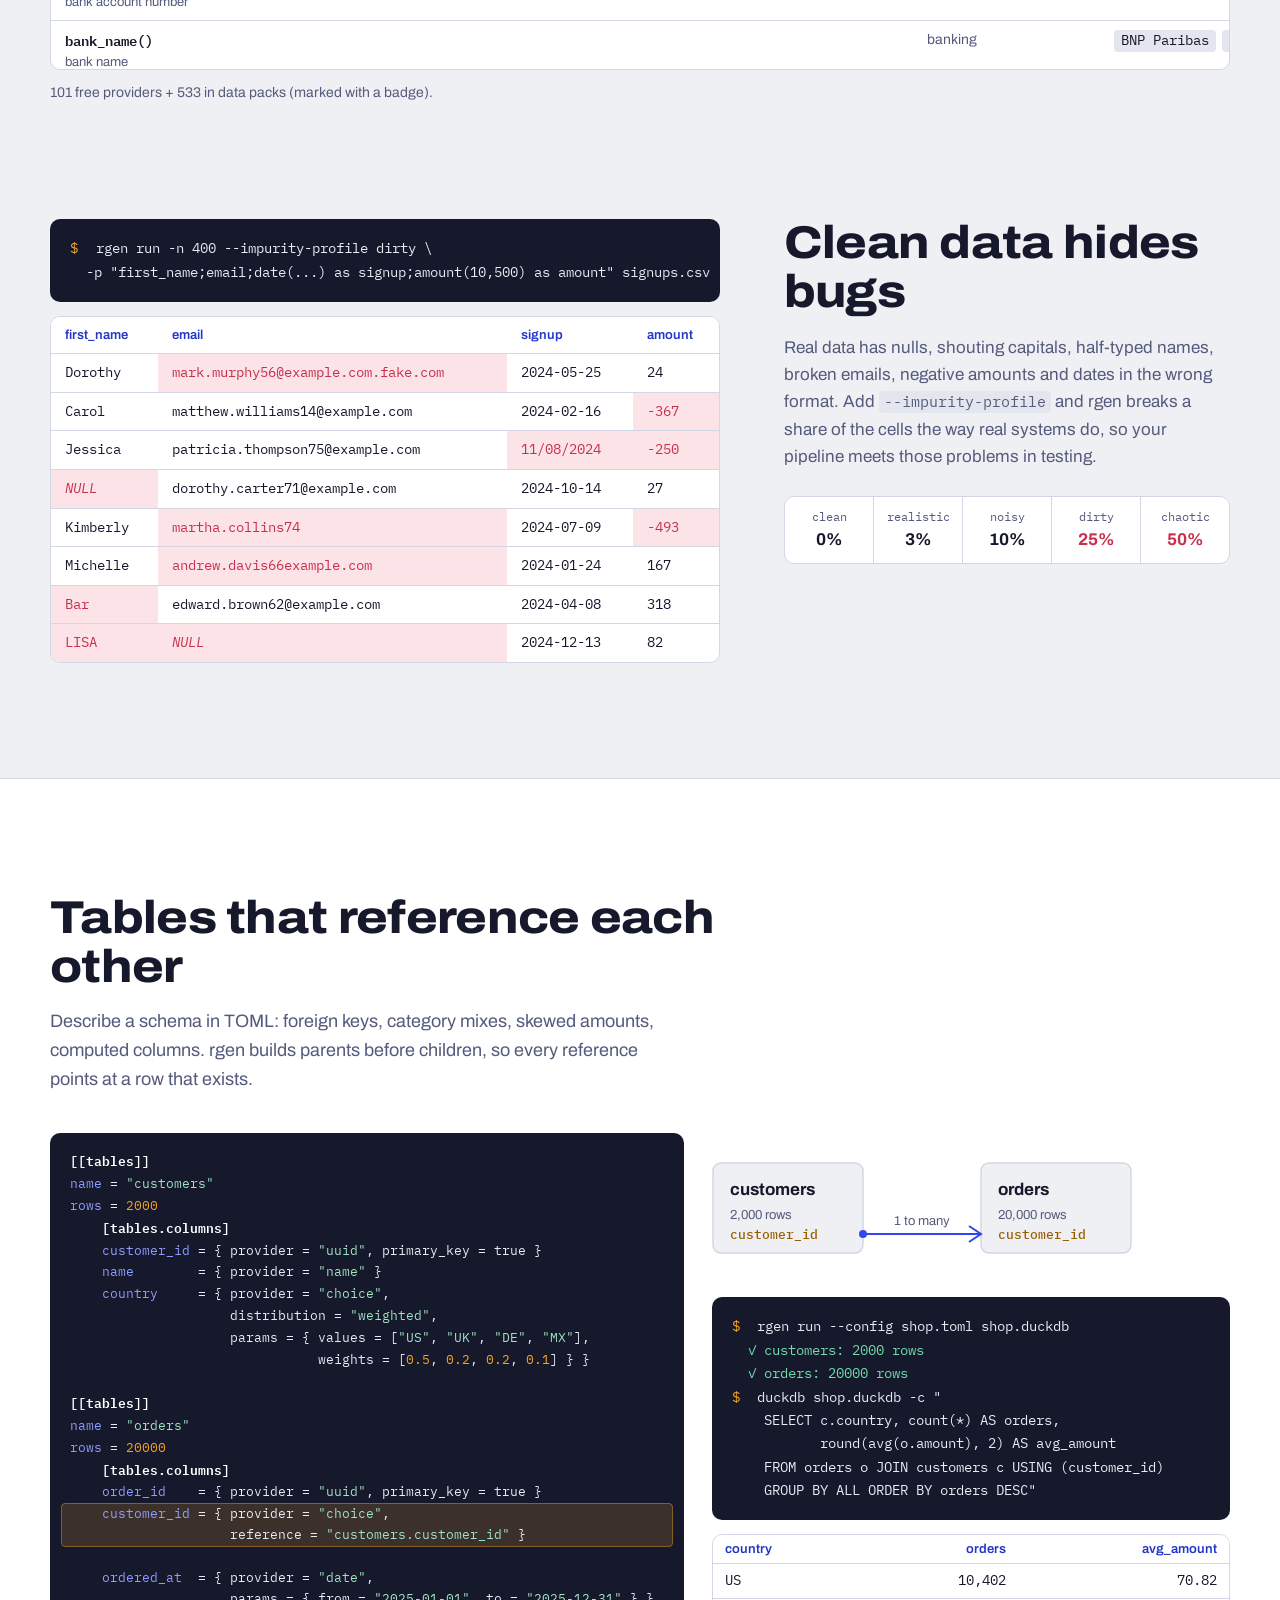
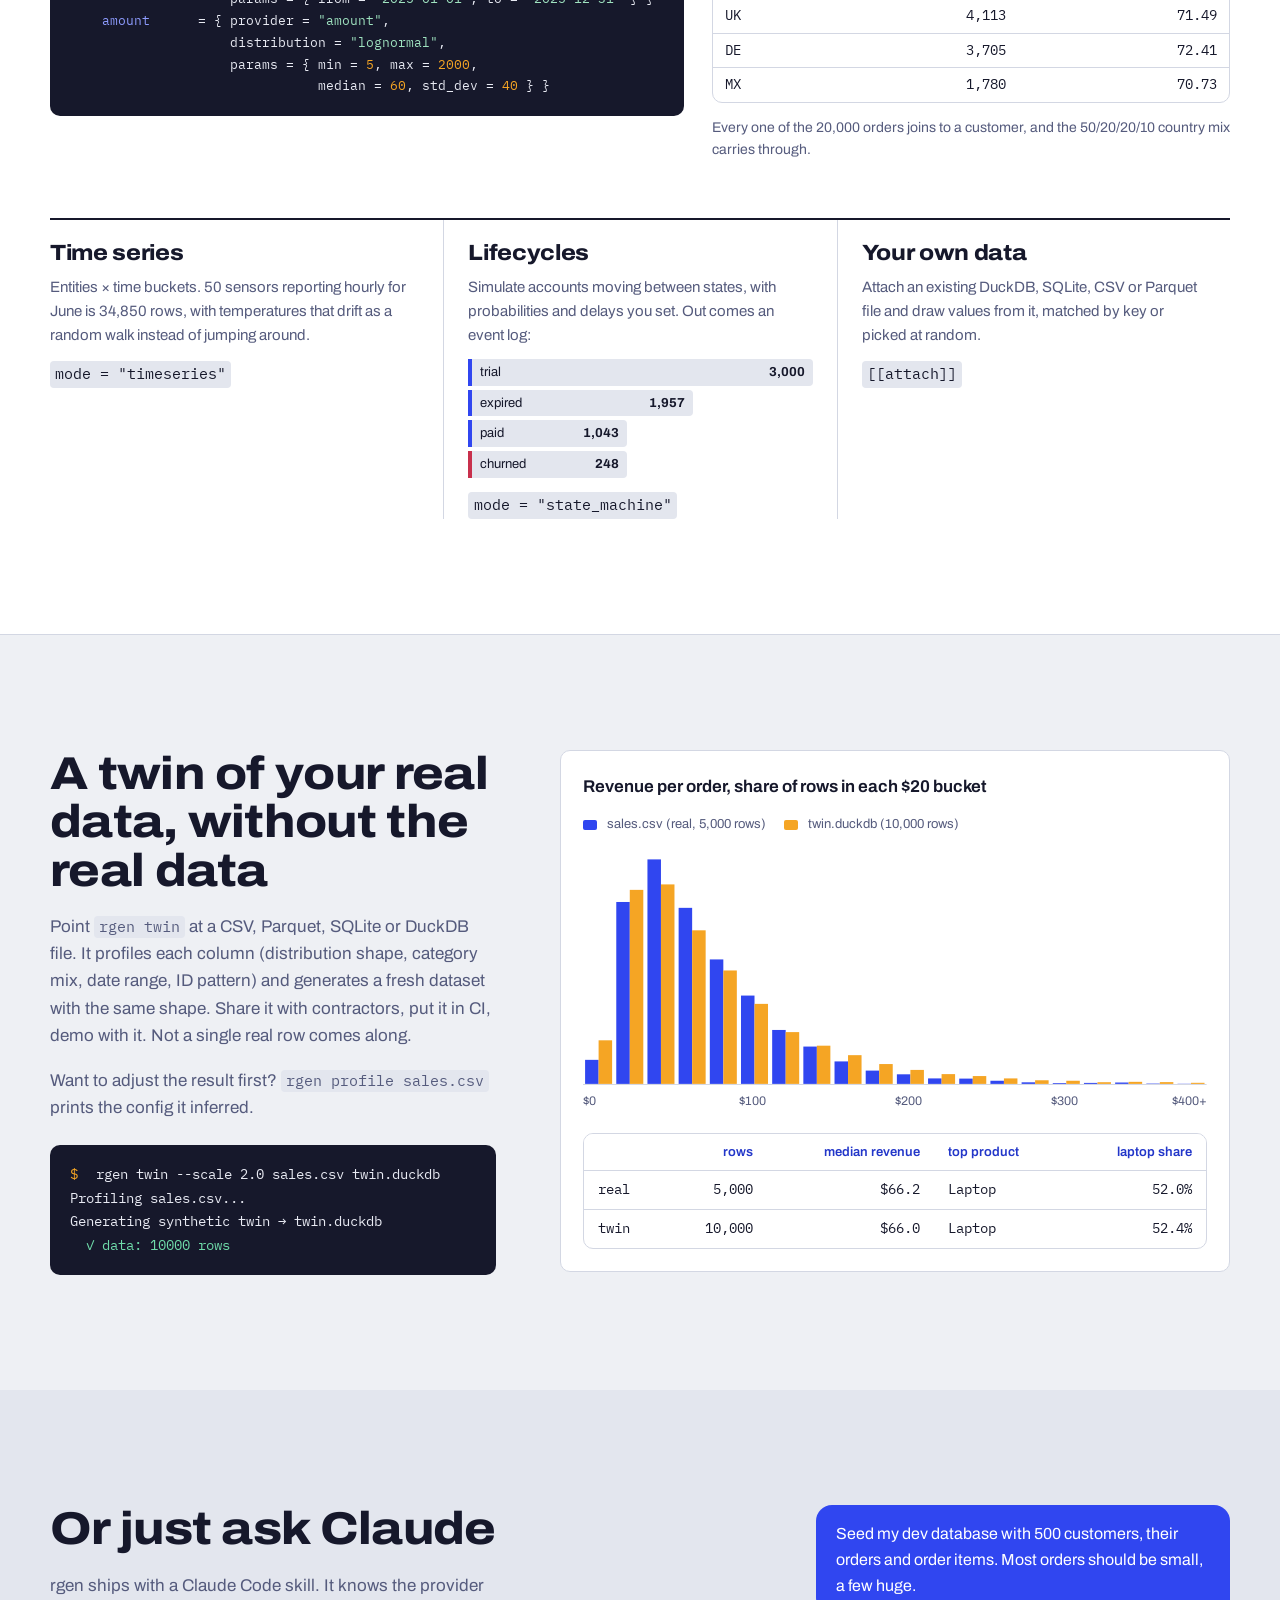
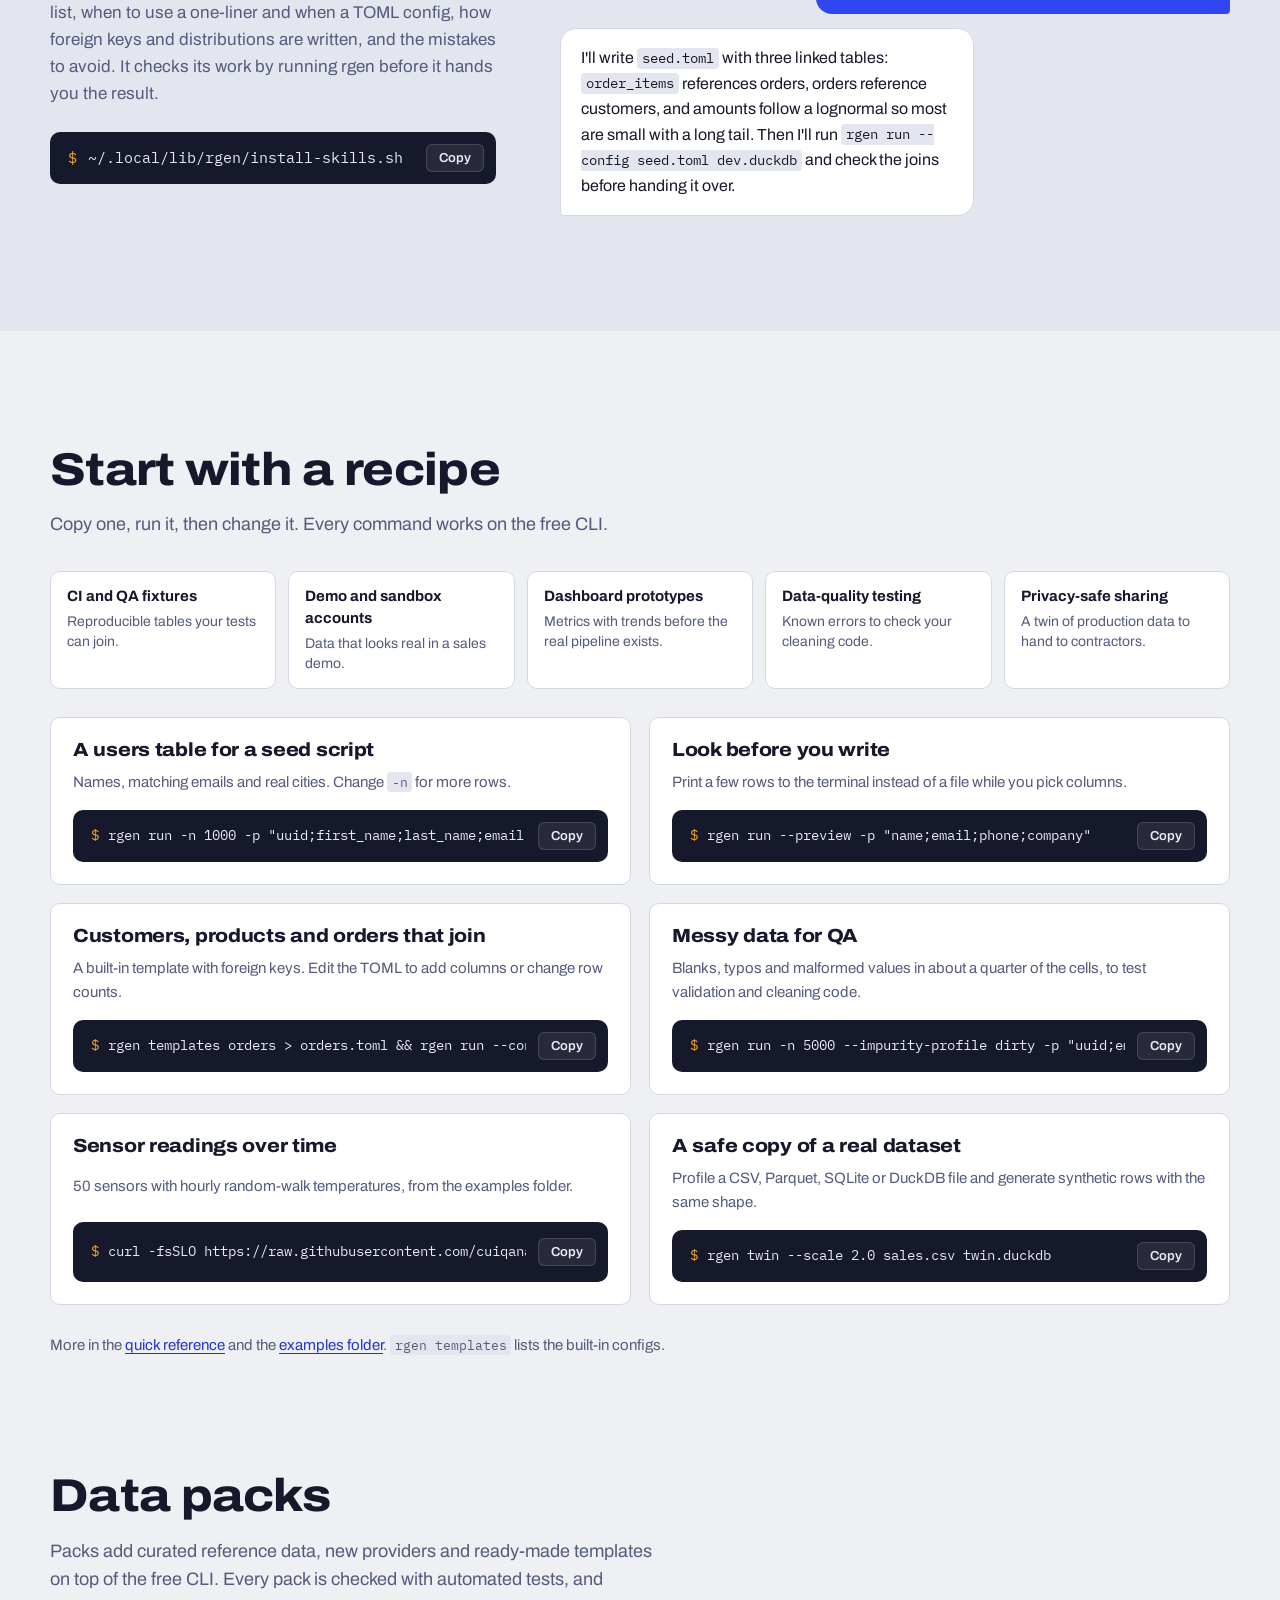
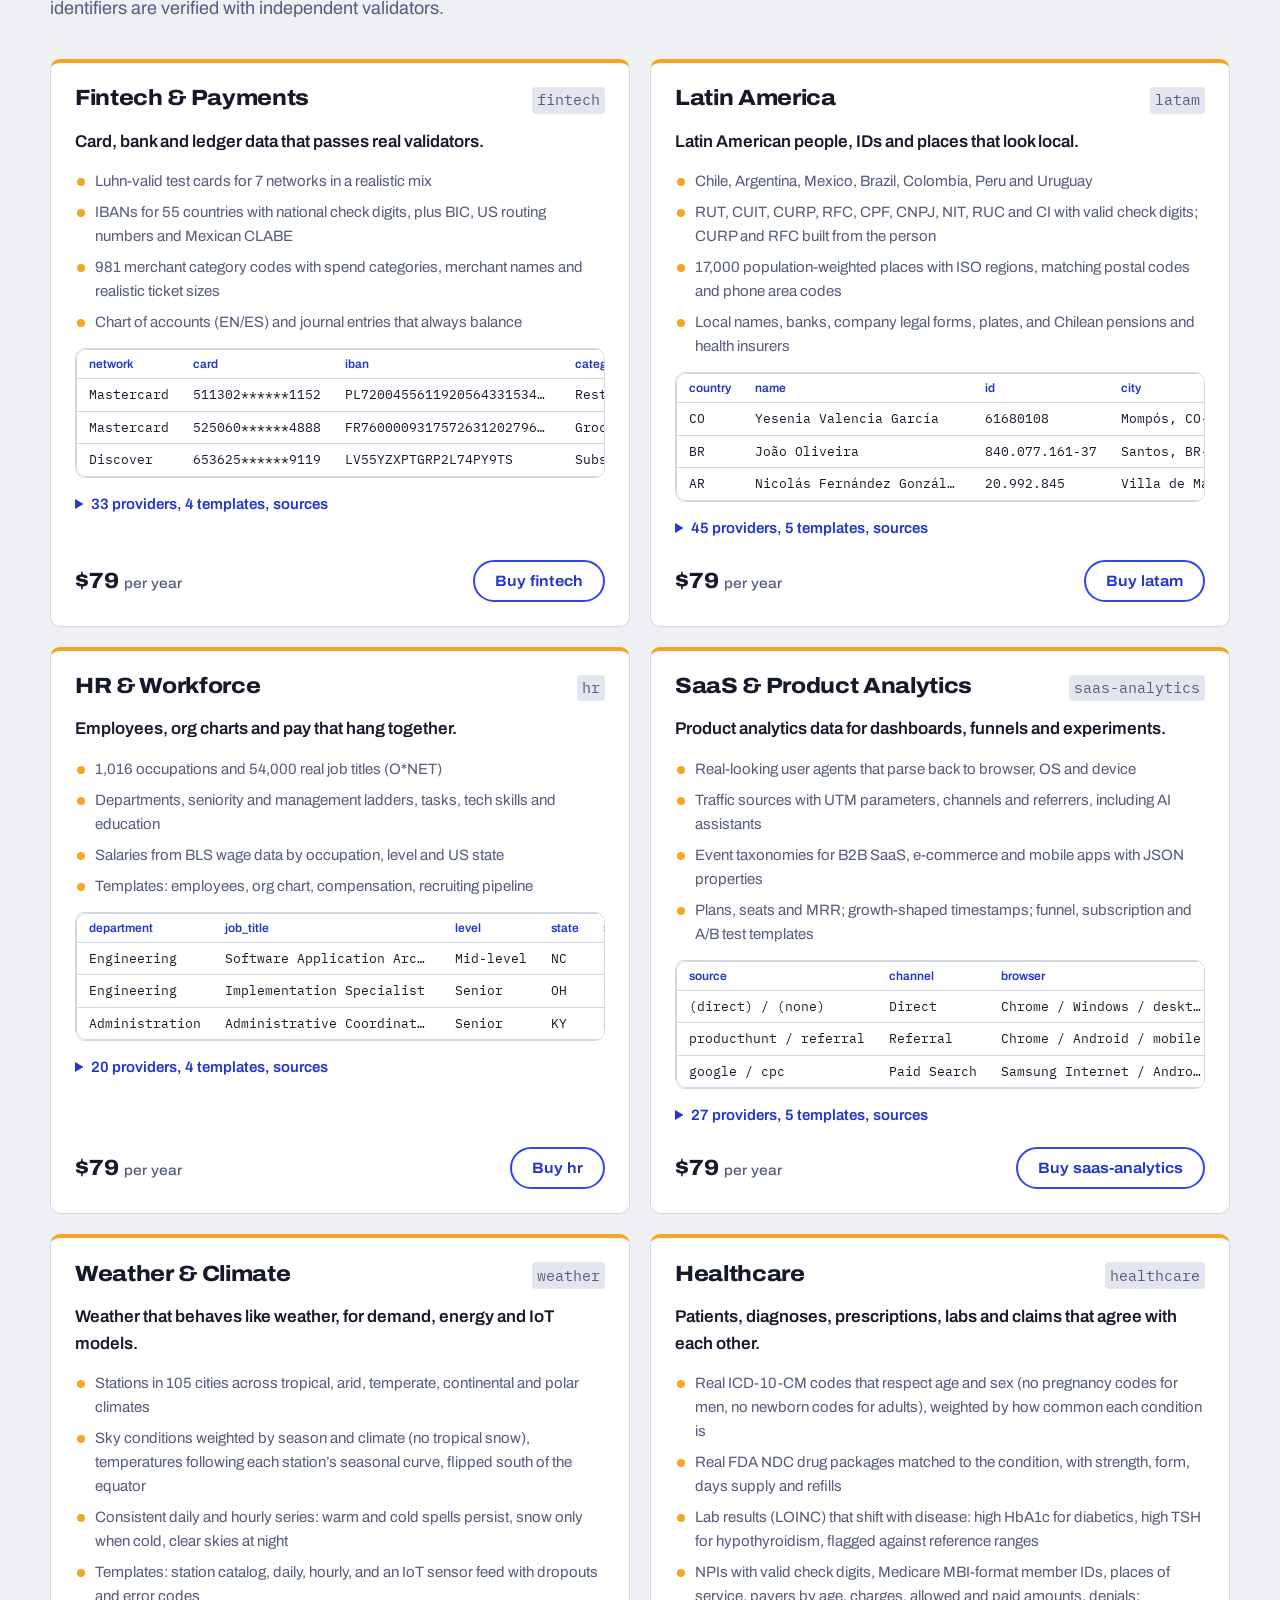
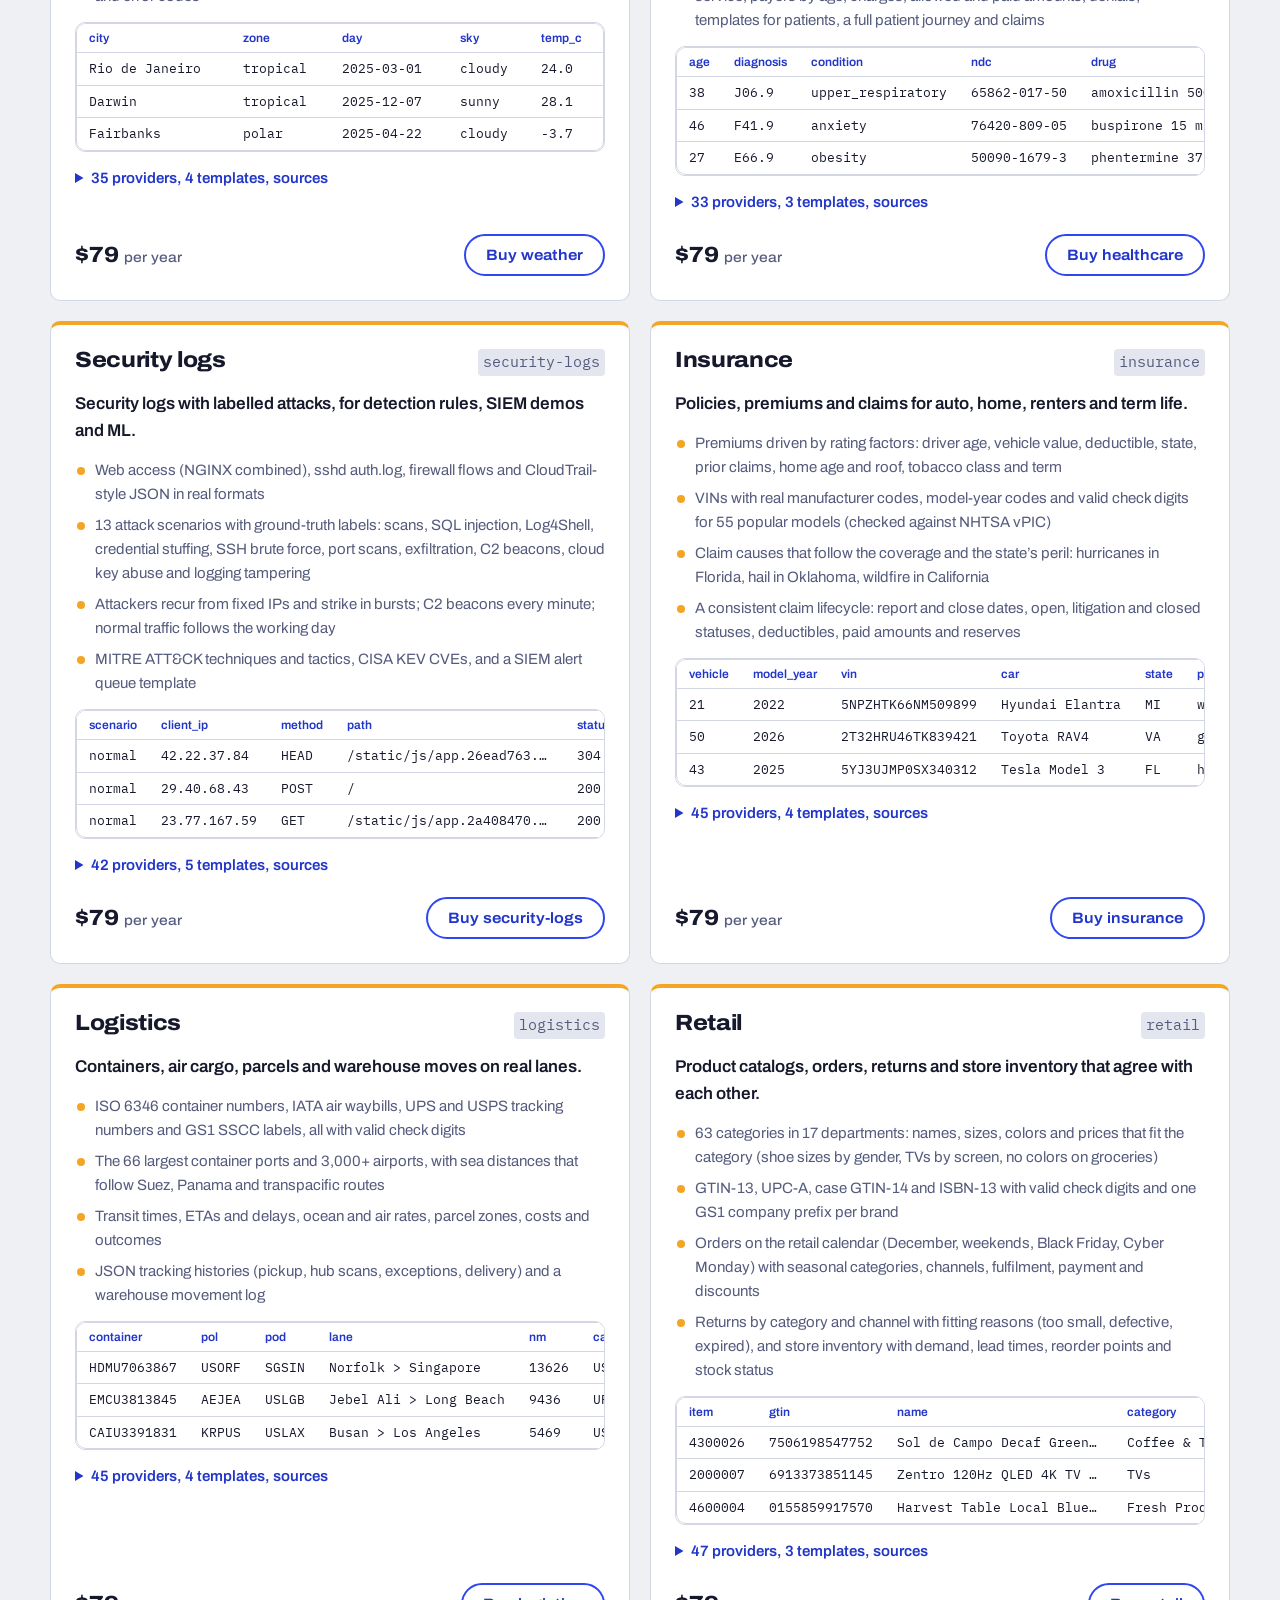
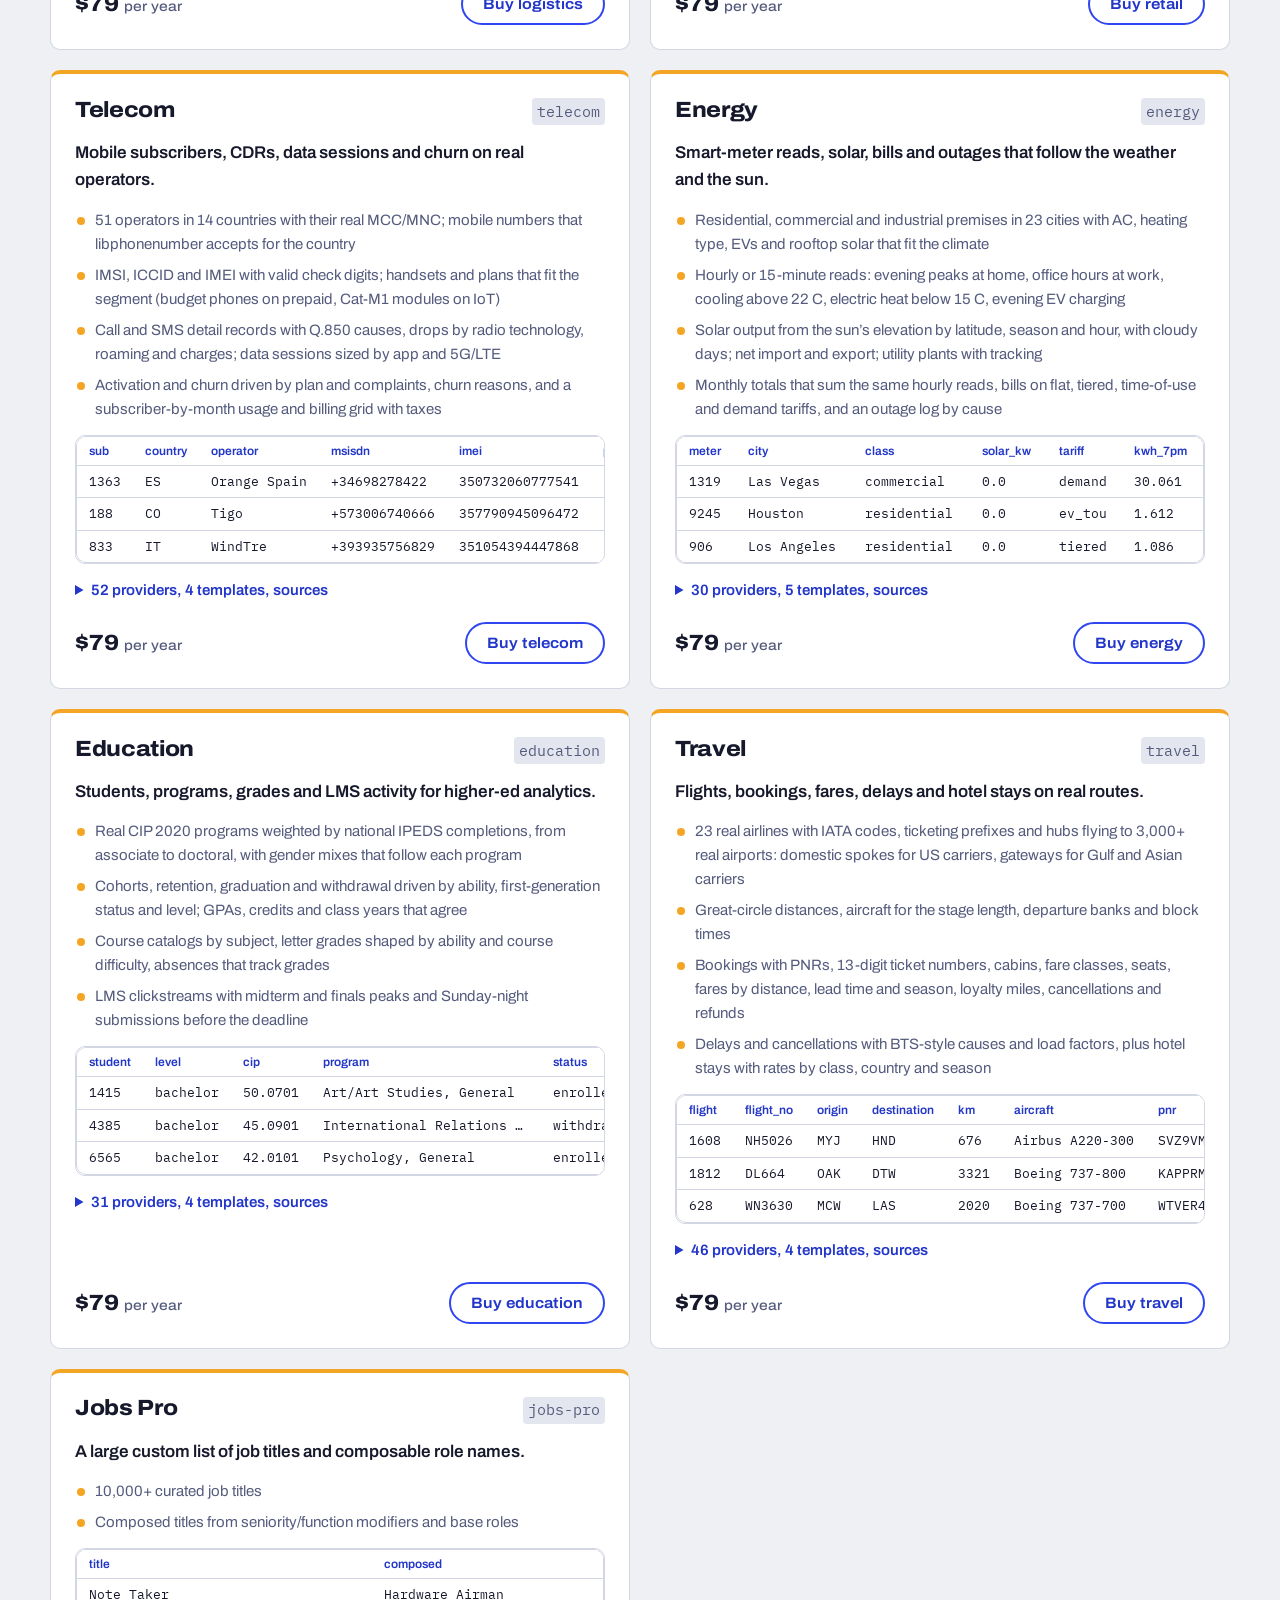
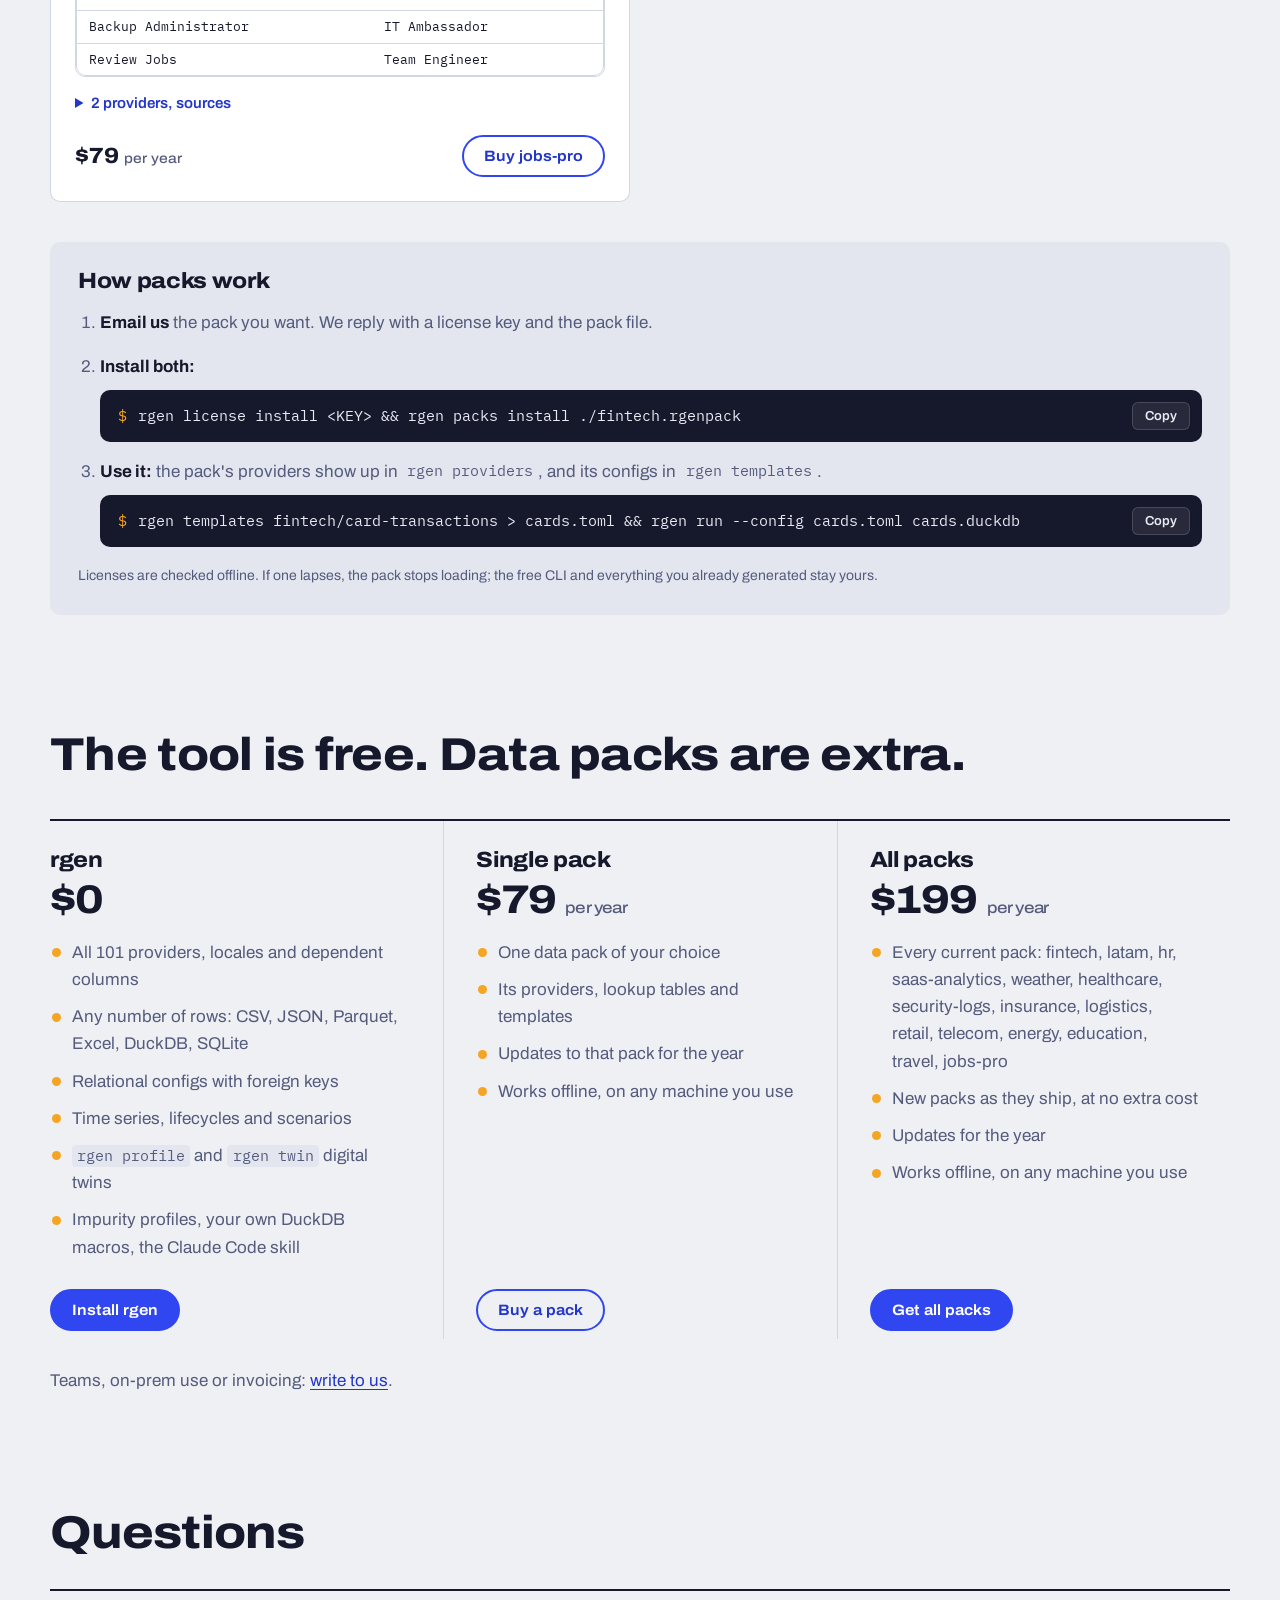
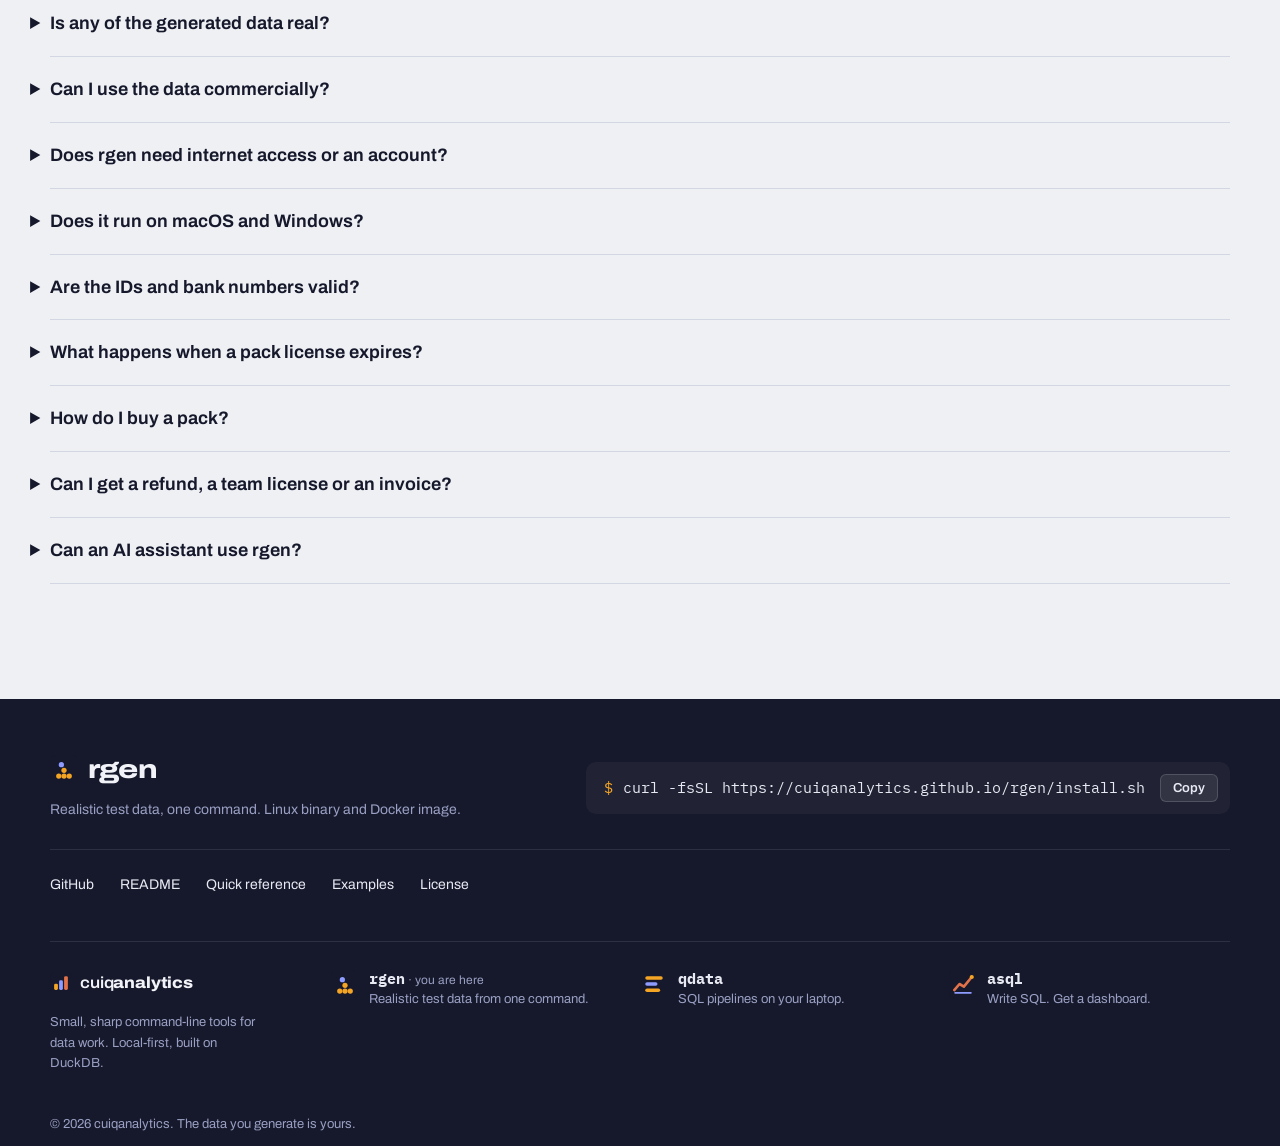
==== commit 116985f1: "added logo" ====
--- a/index.html
+++ b/index.html
@@ -40,7 +40,7 @@
 </div>
 <header class="site-header">
   <nav class="nav" aria-label="Main">
-    <a href="#top" class="brand" aria-label="rgen home">rgen</a>
+    <a href="#top" class="brand" aria-label="rgen home"><img src="brand/icon-rgen.svg" alt="" width="28" height="28">rgen</a>
     <div class="nav-links">
       <a href="#demo">Demo</a>
       <a href="#providers">Providers</a>
@@ -427,7 +427,7 @@
 <footer class="site-footer">
   <div class="wrap footer-grid">
     <div>
-      <p class="brand">rgen</p>
+      <p class="brand"><img src="brand/icon-rgen.svg" alt="" width="28" height="28">rgen</p>
       <p class="footer-note">Realistic test data, one command. Linux binary and Docker image.</p>
     </div>
     <div class="cmd">
--- a/brand/brand.css
+++ b/brand/brand.css
@@ -80,7 +80,8 @@
 .site-header { position: sticky; top: 0; z-index: 10; background: color-mix(in srgb, var(--bg) 88%, transparent);
   backdrop-filter: blur(10px); -webkit-backdrop-filter: blur(10px); border-bottom: 1px solid var(--line); }
 .nav { width: min(1180px, 100% - 32px); margin-inline: auto; height: 60px; display: flex; align-items: center; gap: 24px; }
-.brand { font: 800 26px/1 var(--display); font-stretch: 125%; letter-spacing: -0.03em; color: var(--text); text-decoration: none; }
+.brand { display: inline-flex; align-items: center; gap: 10px; font: 800 26px/1 var(--display); font-stretch: 125%; letter-spacing: -0.03em; color: var(--text); text-decoration: none; }
+.brand img { flex: none; width: 28px; height: 28px; }
 .nav-links { display: flex; gap: 22px; margin-left: 12px; }
 .nav-links a { color: var(--muted); text-decoration: none; font-size: 15px; font-weight: 500; }
 .nav-links a:hover { color: var(--text); }
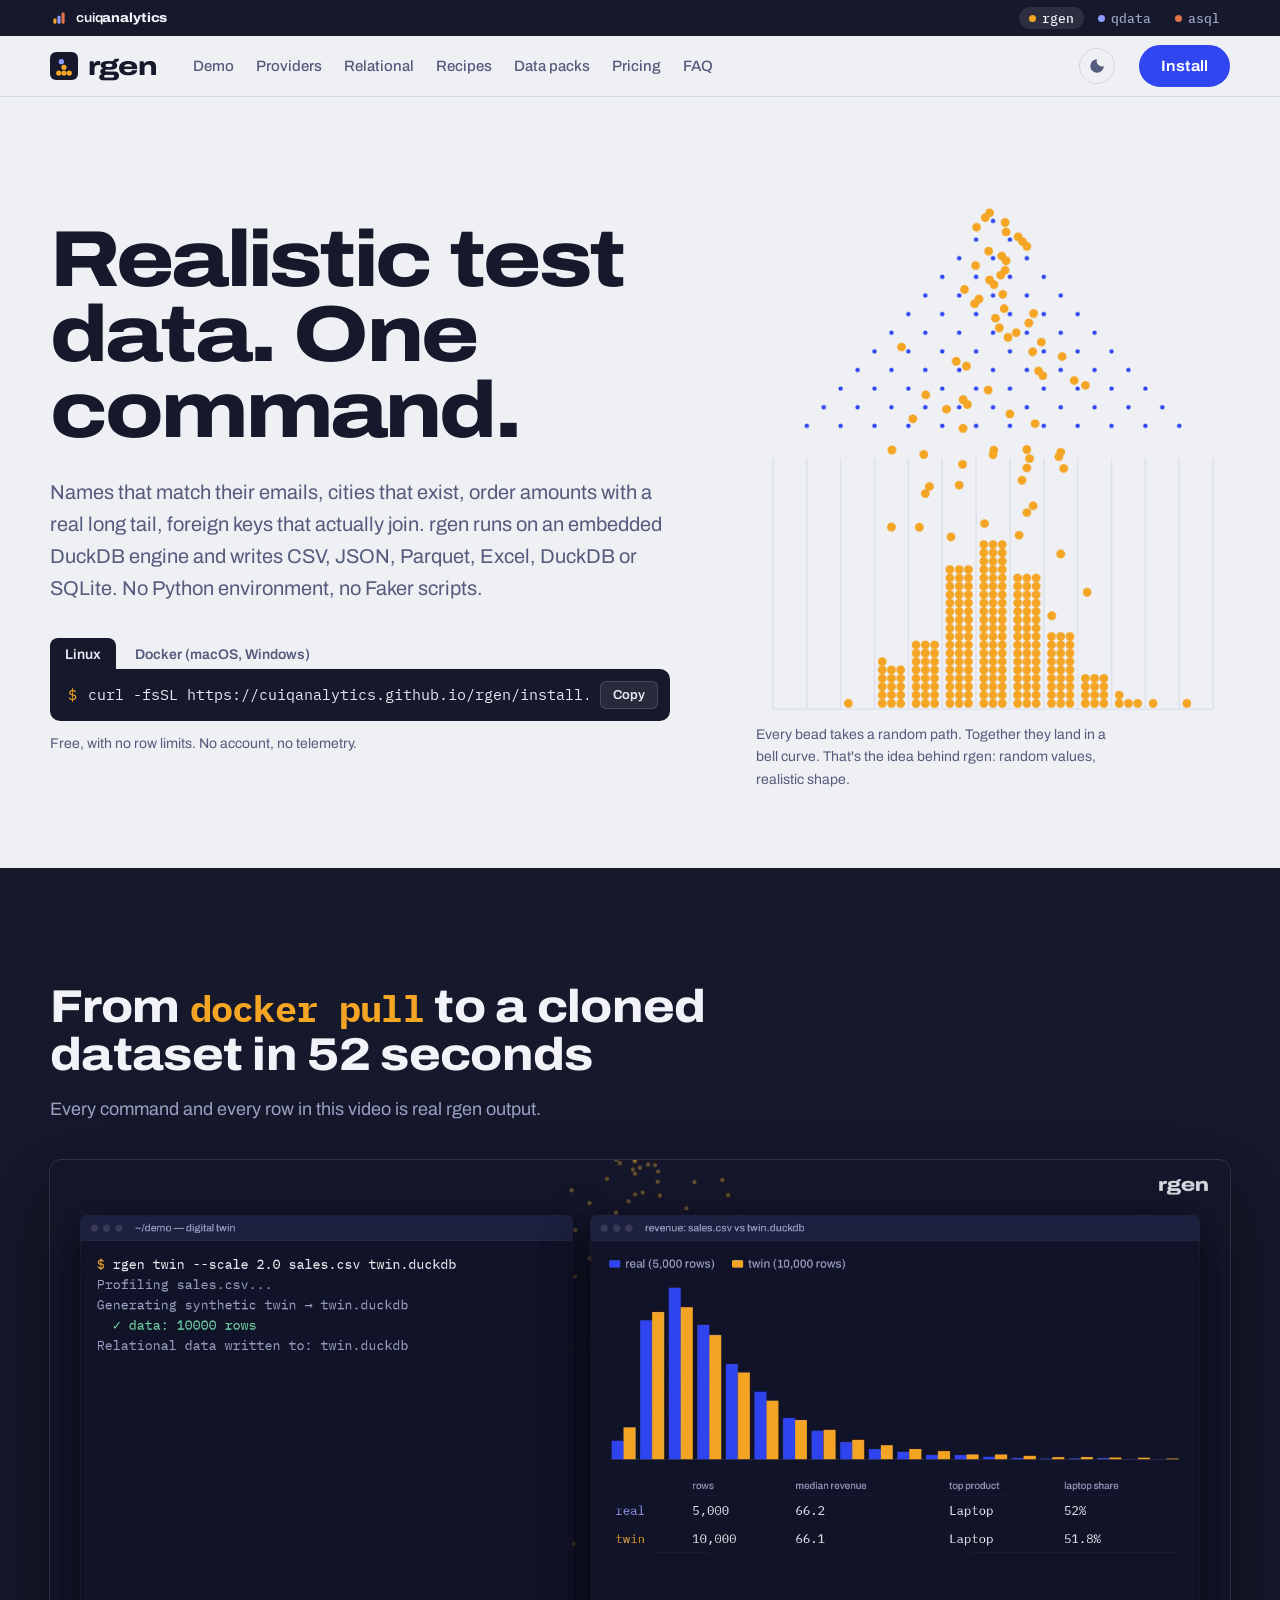
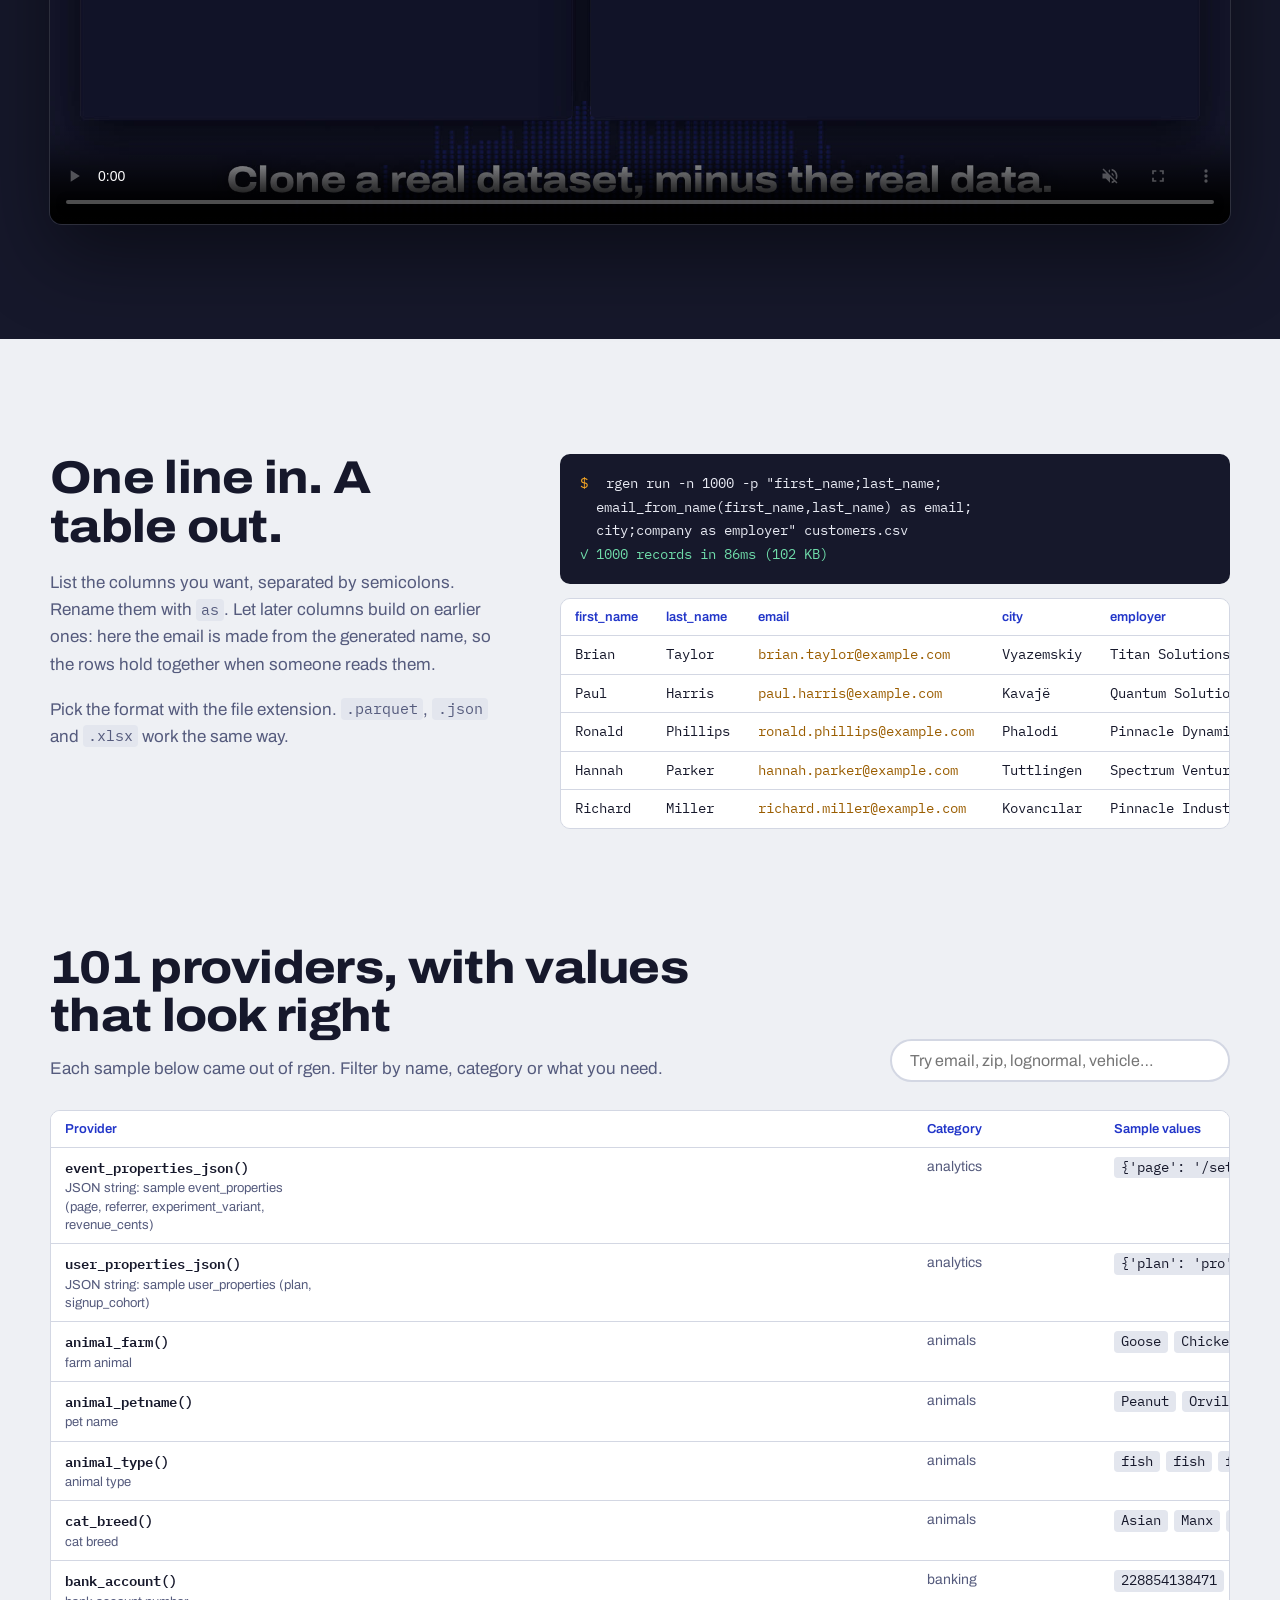
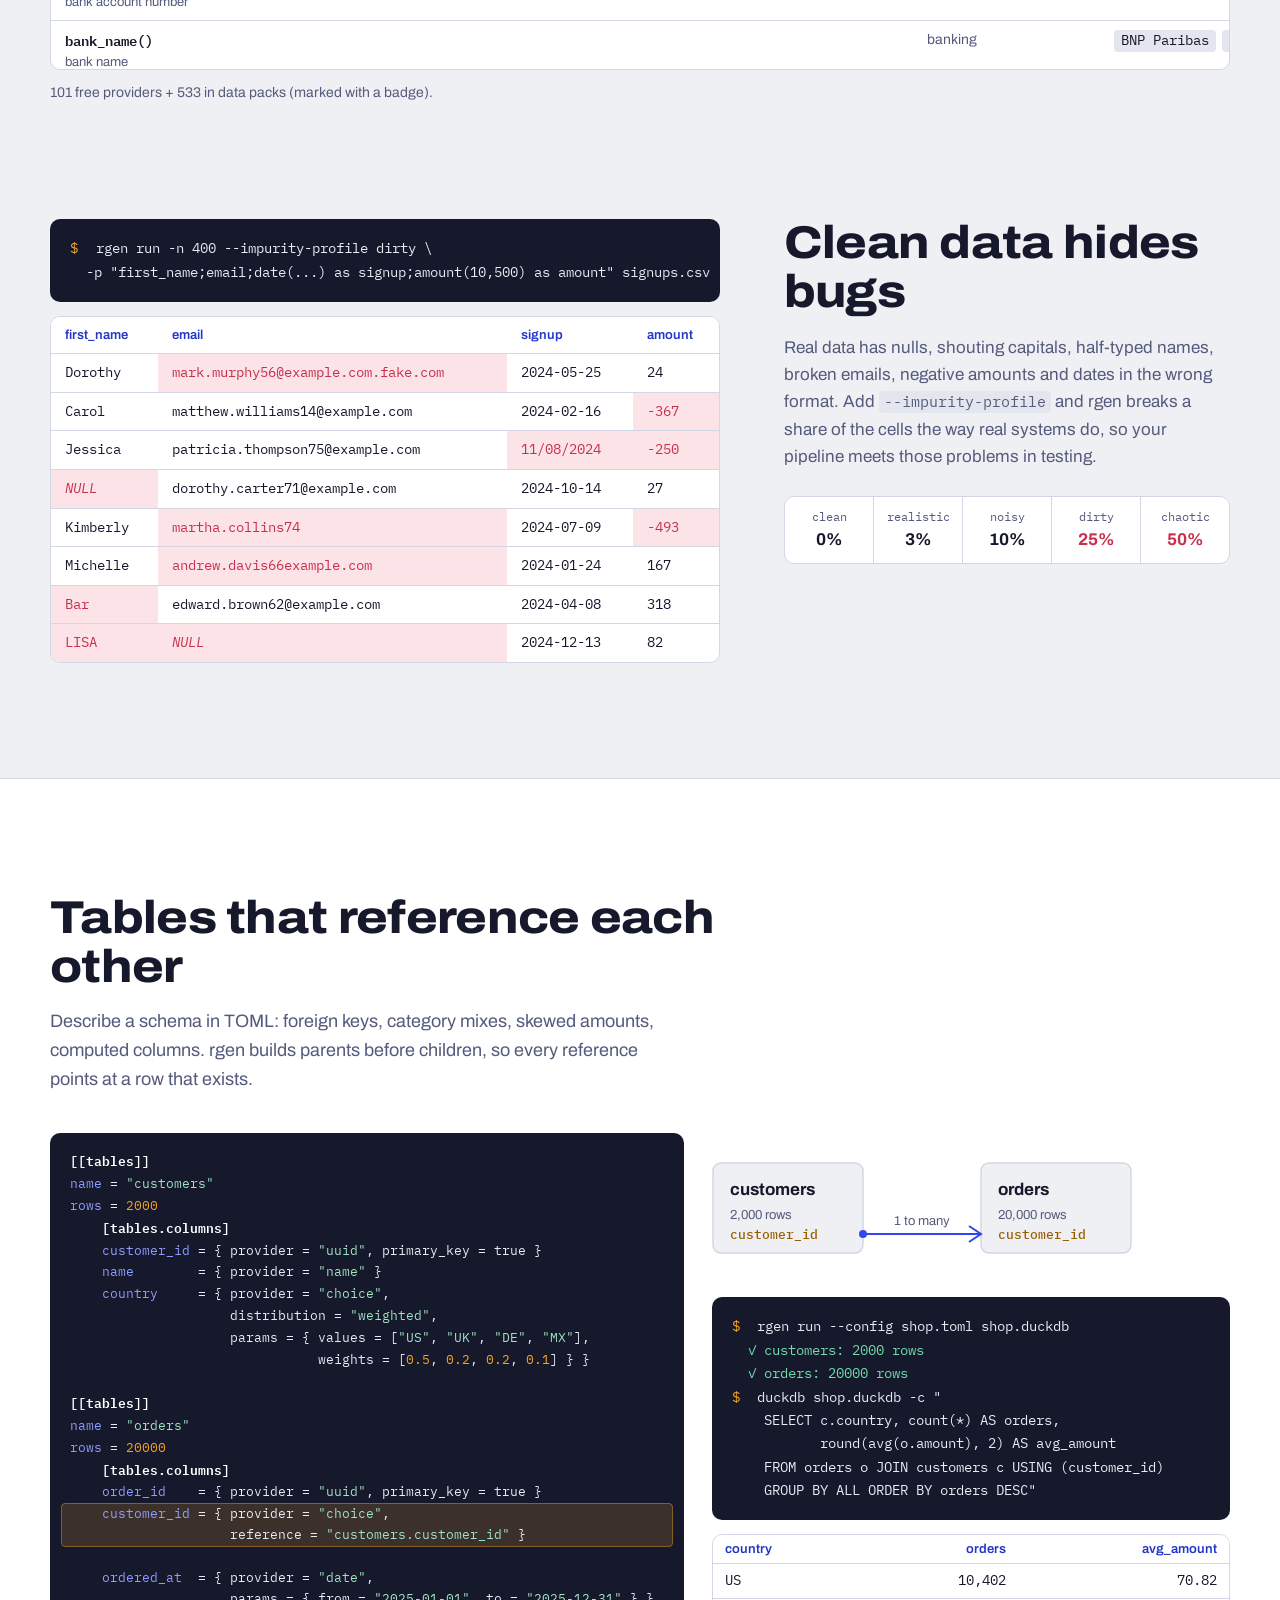
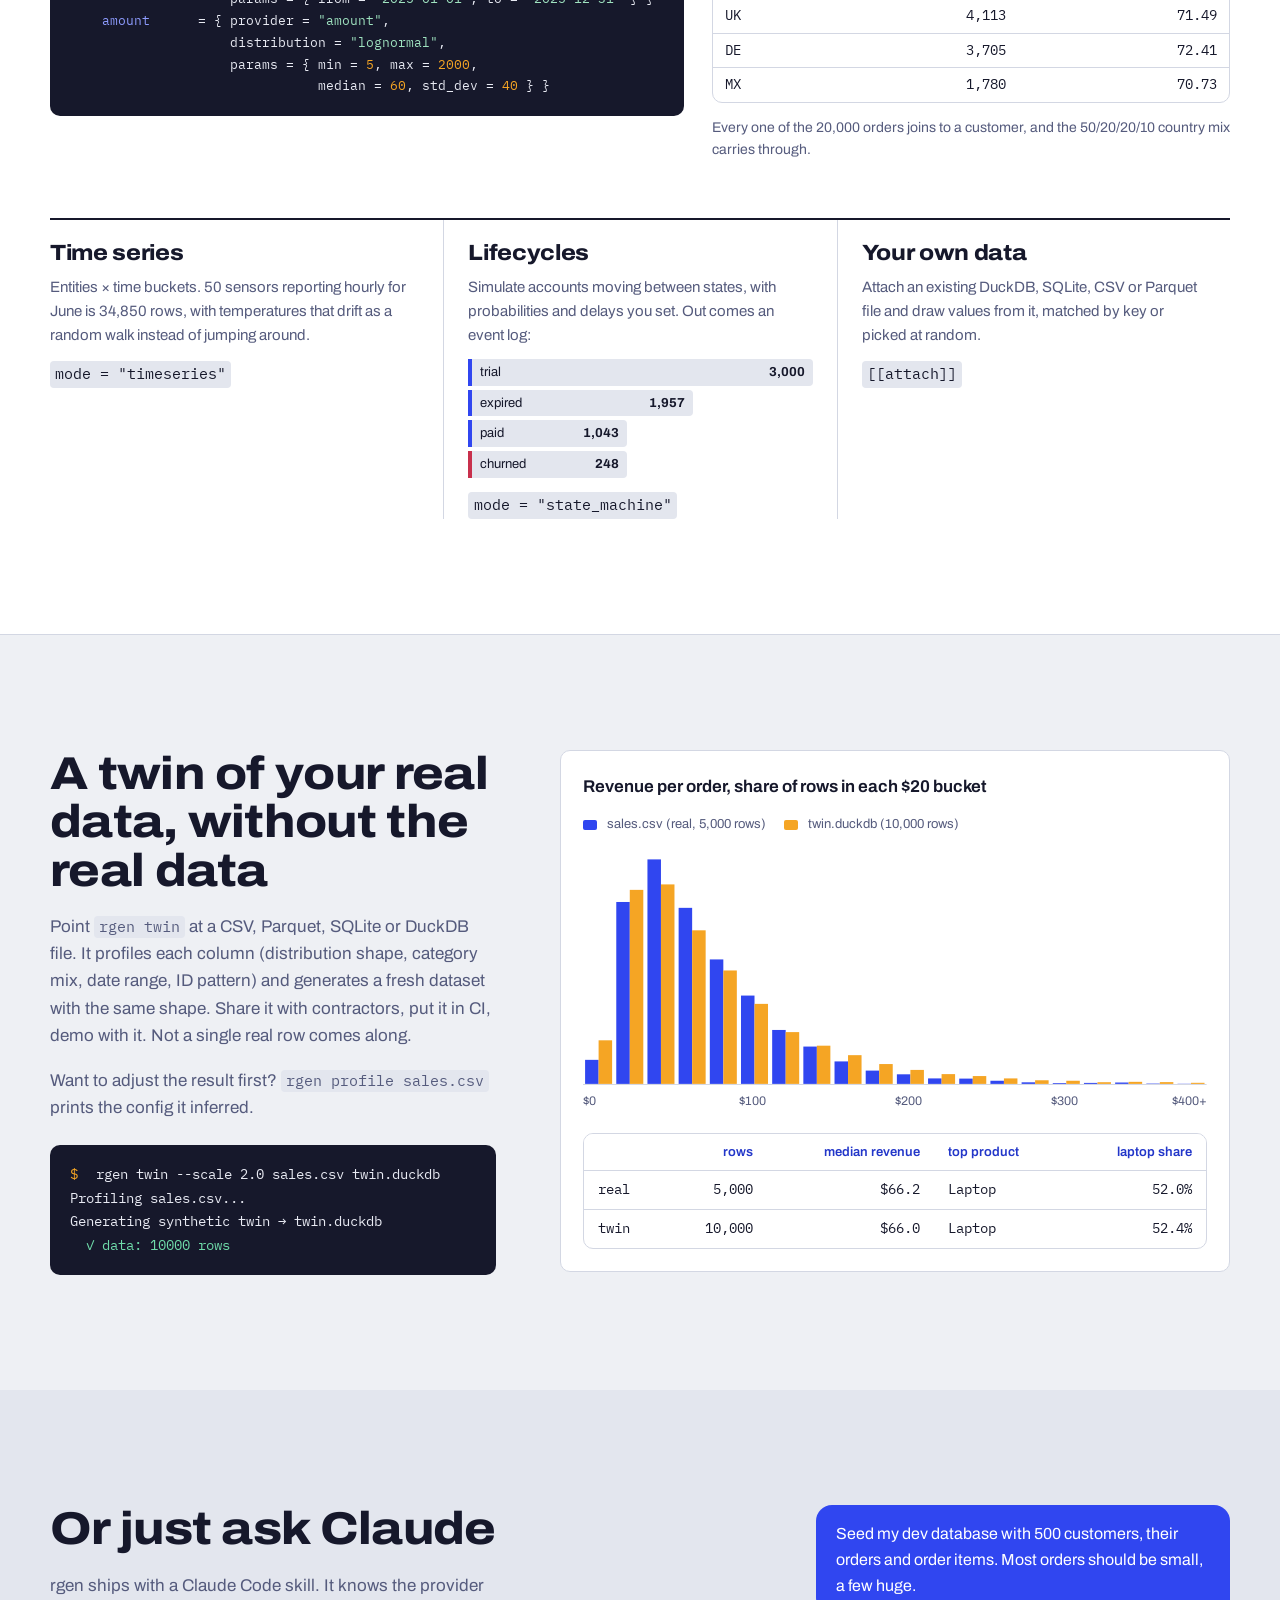
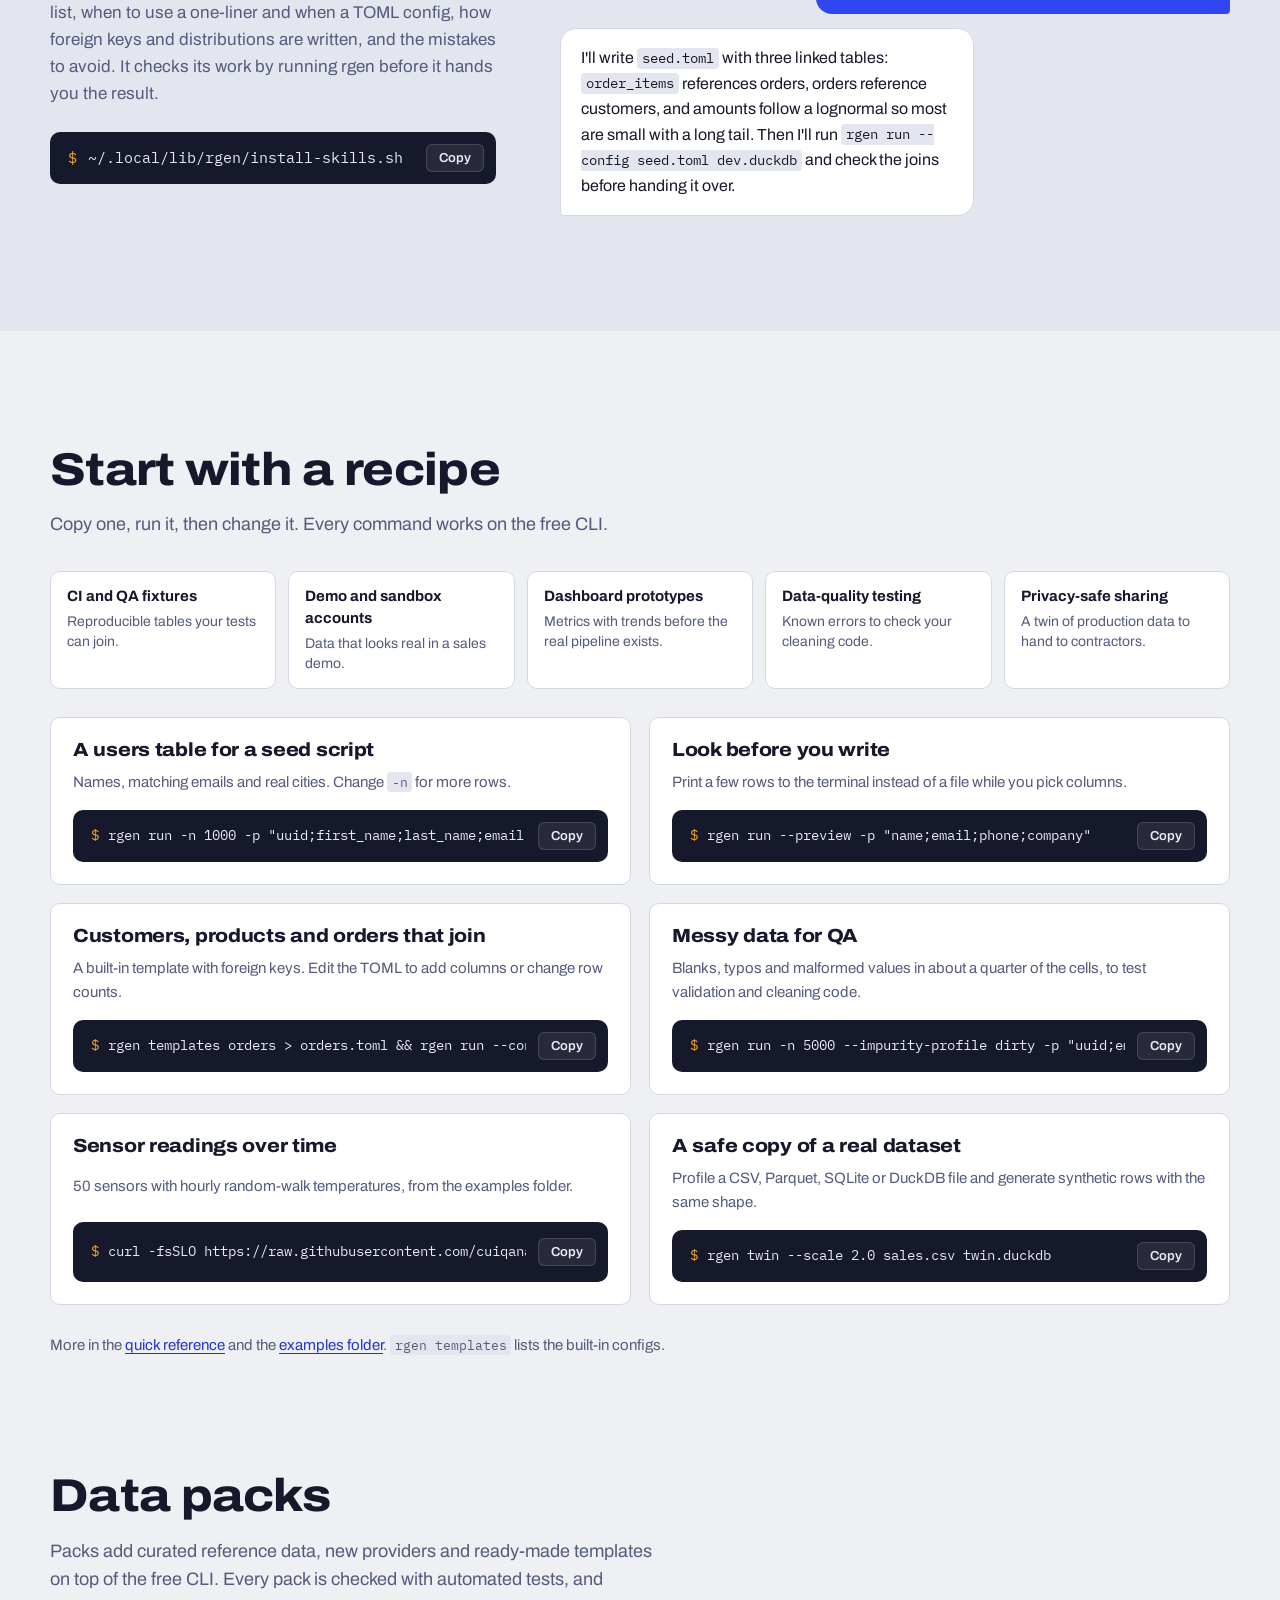
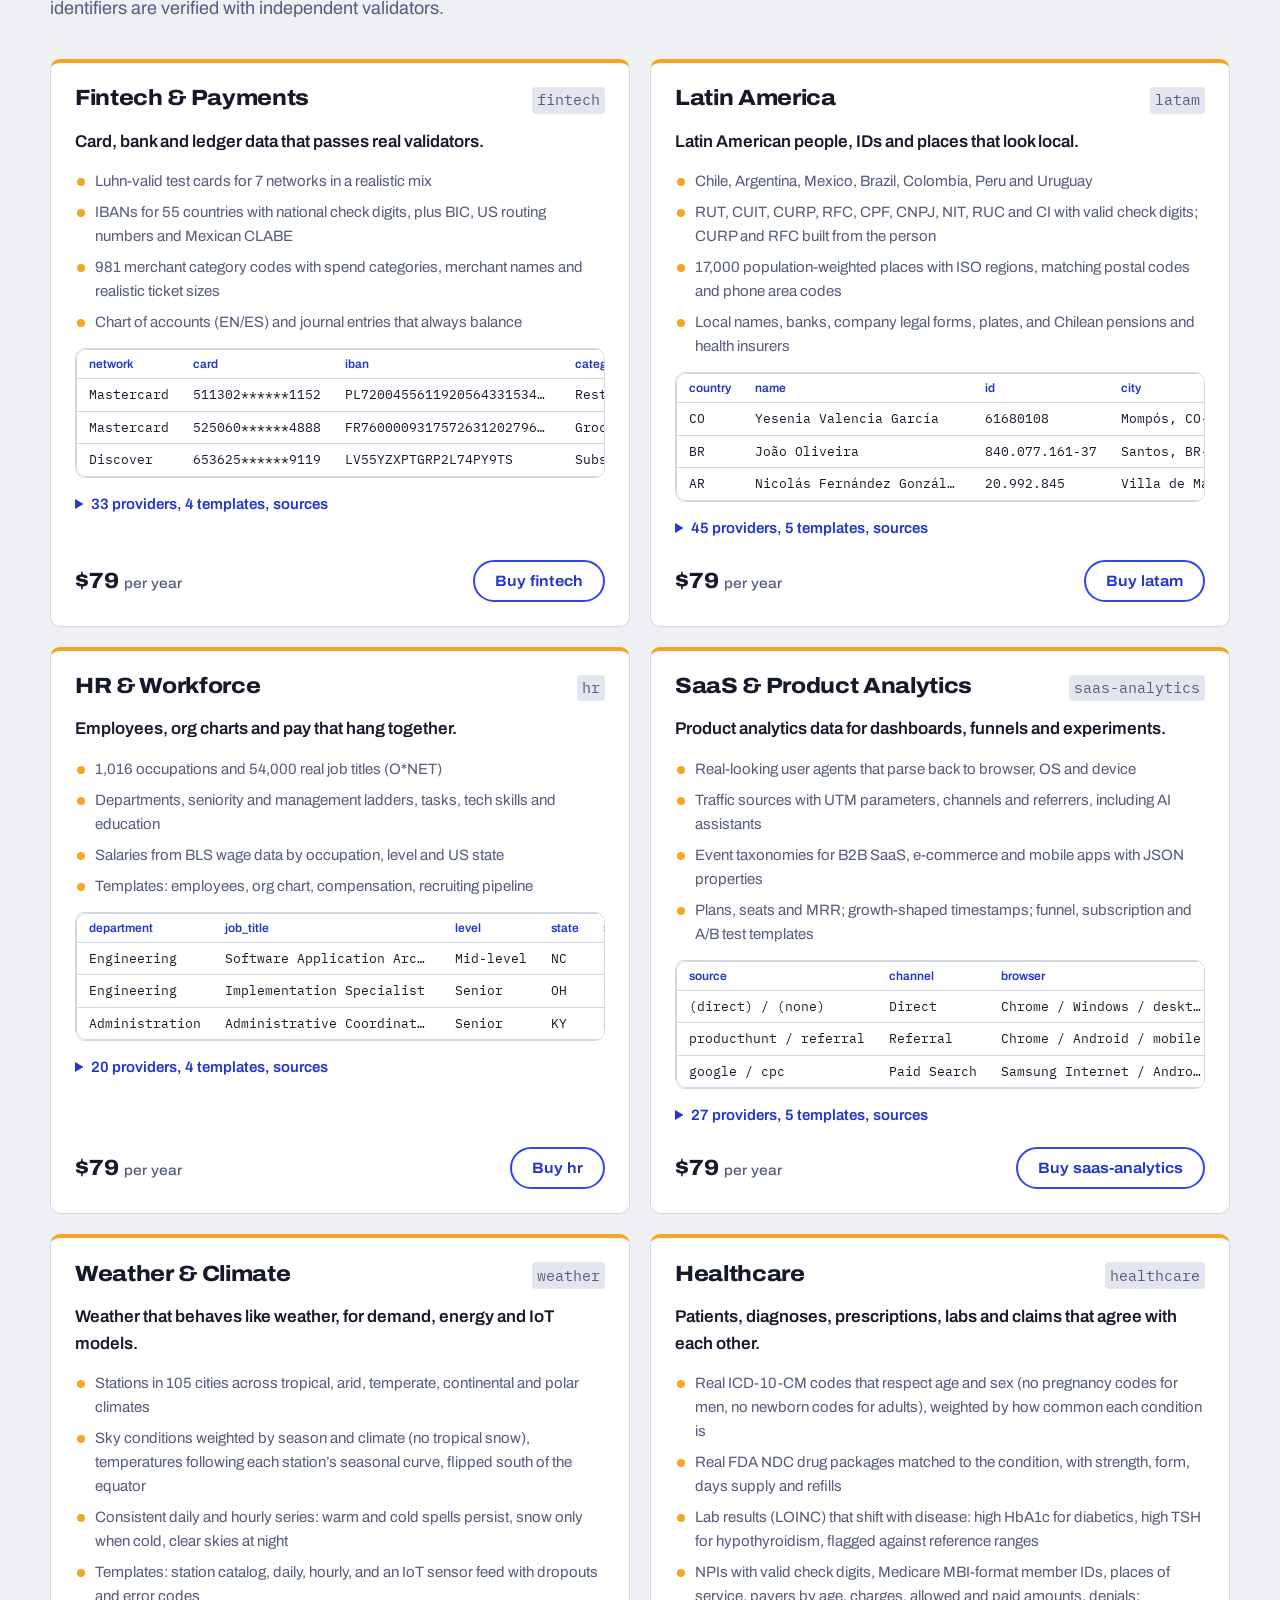
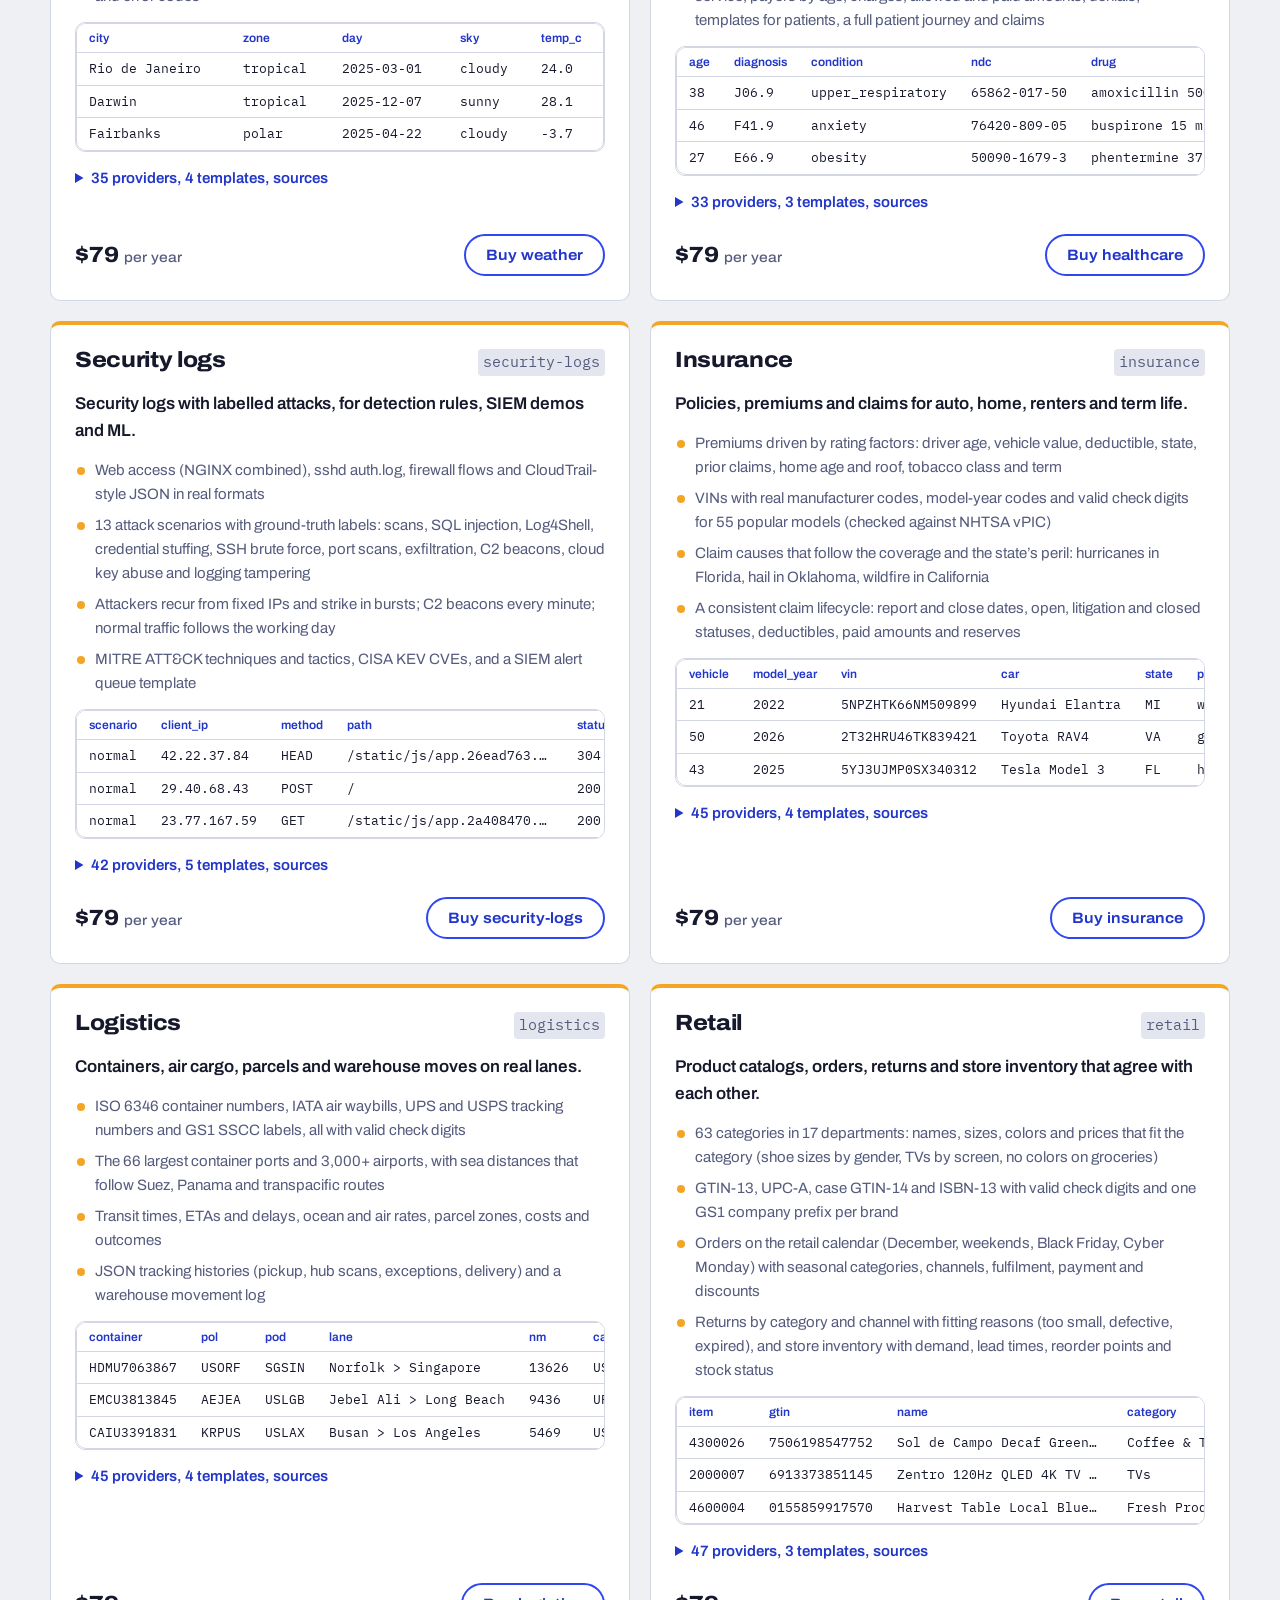
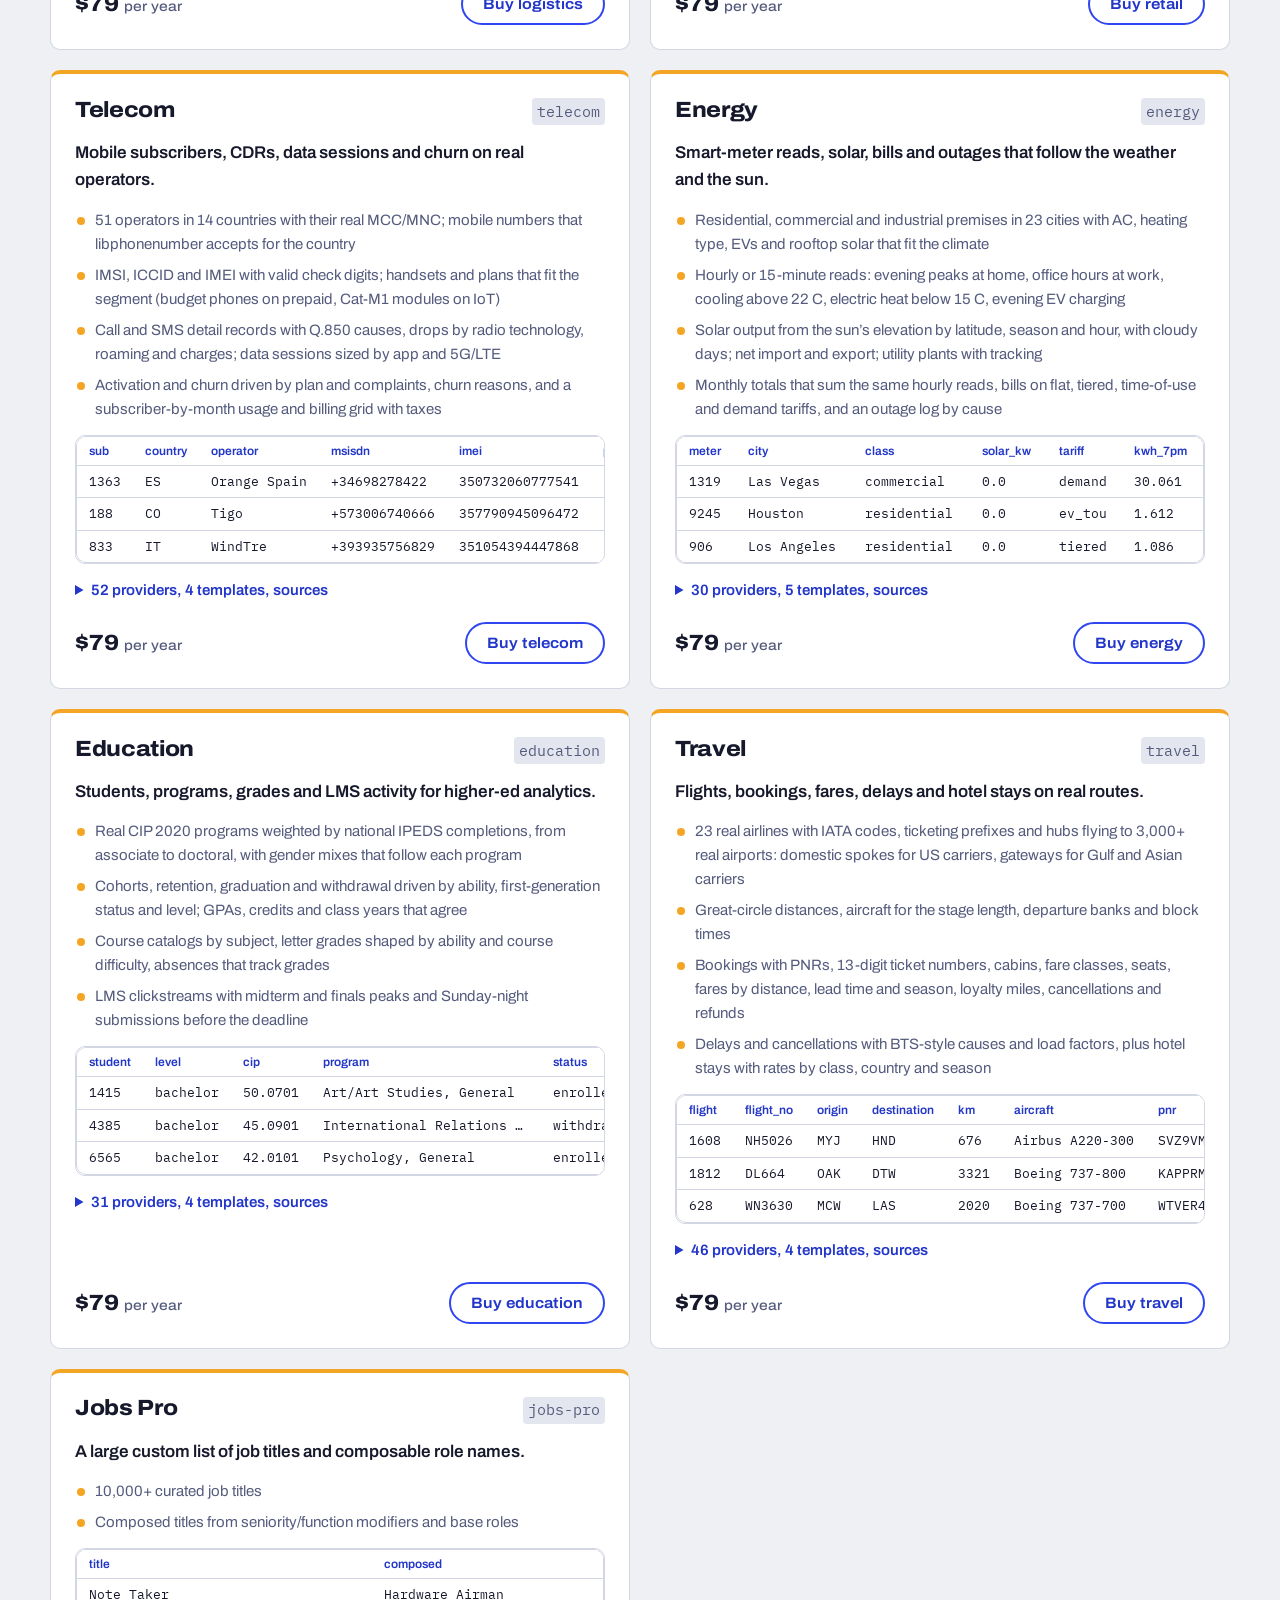
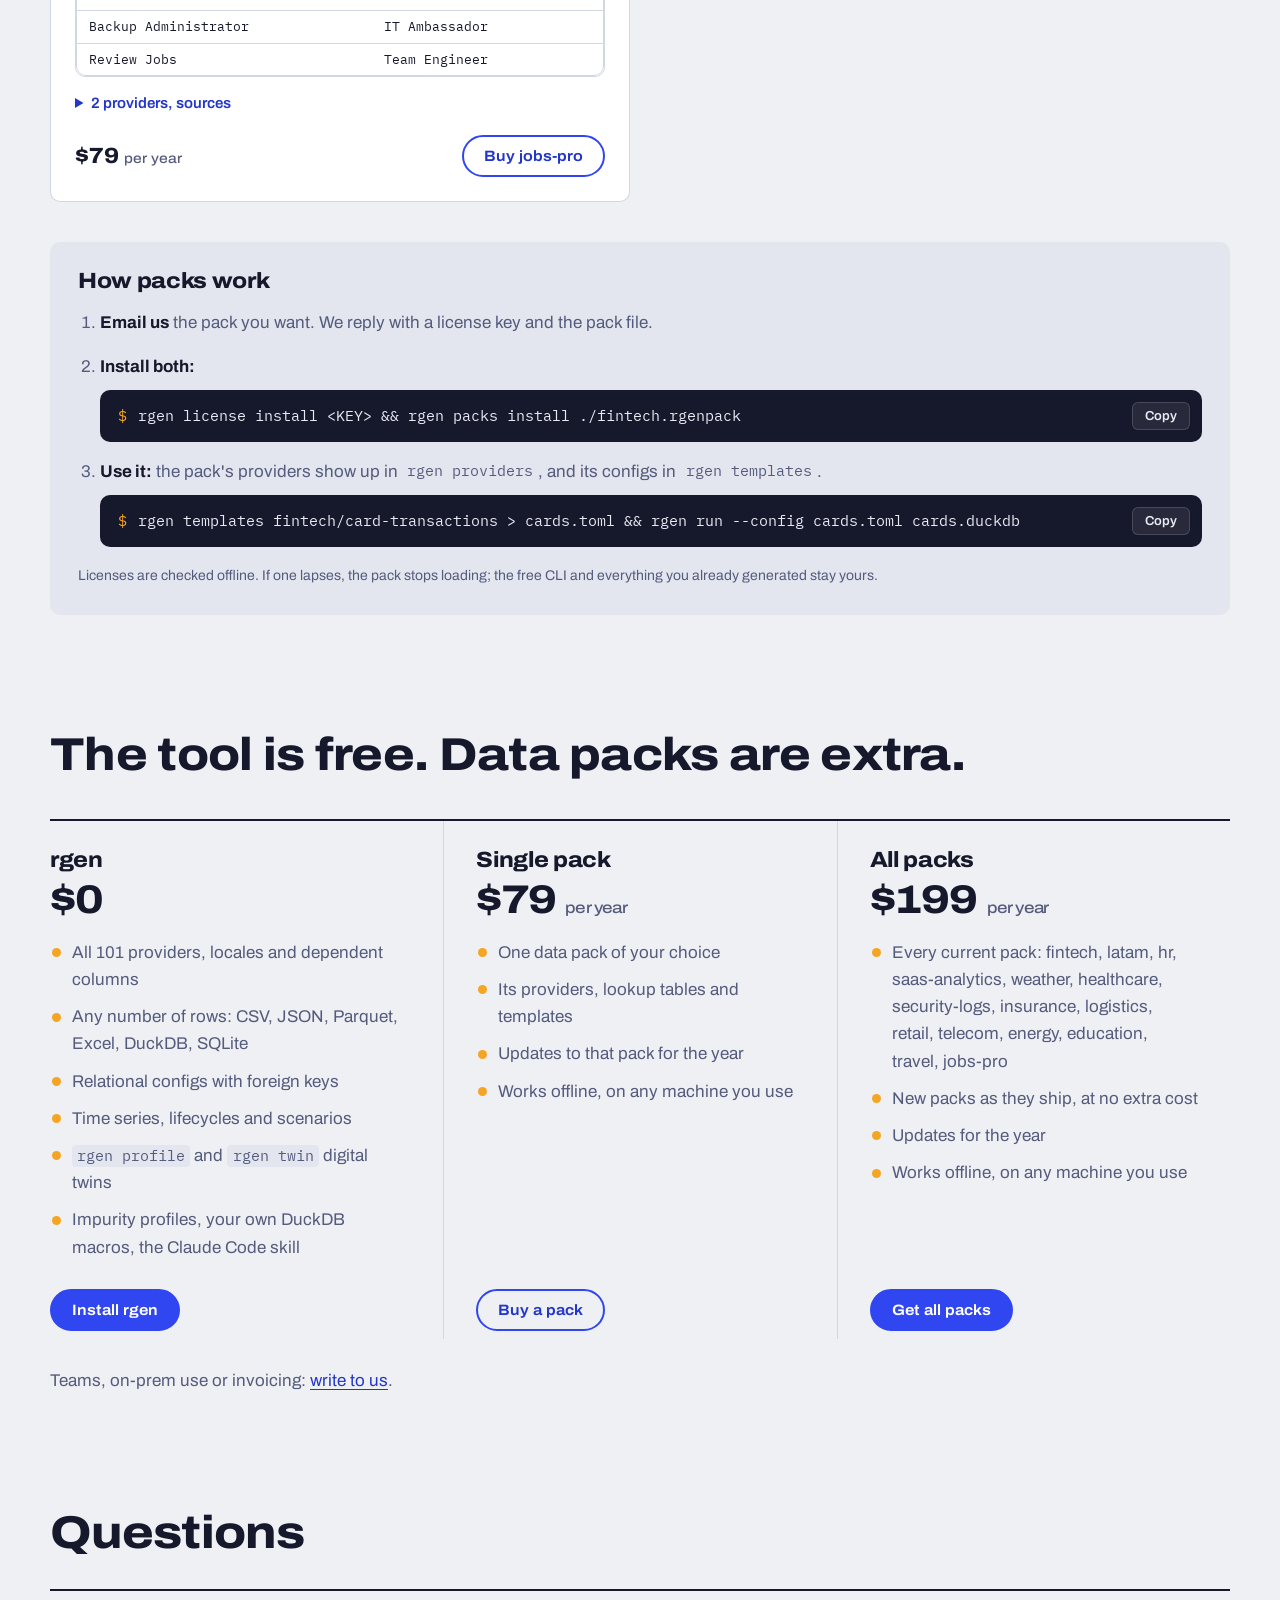
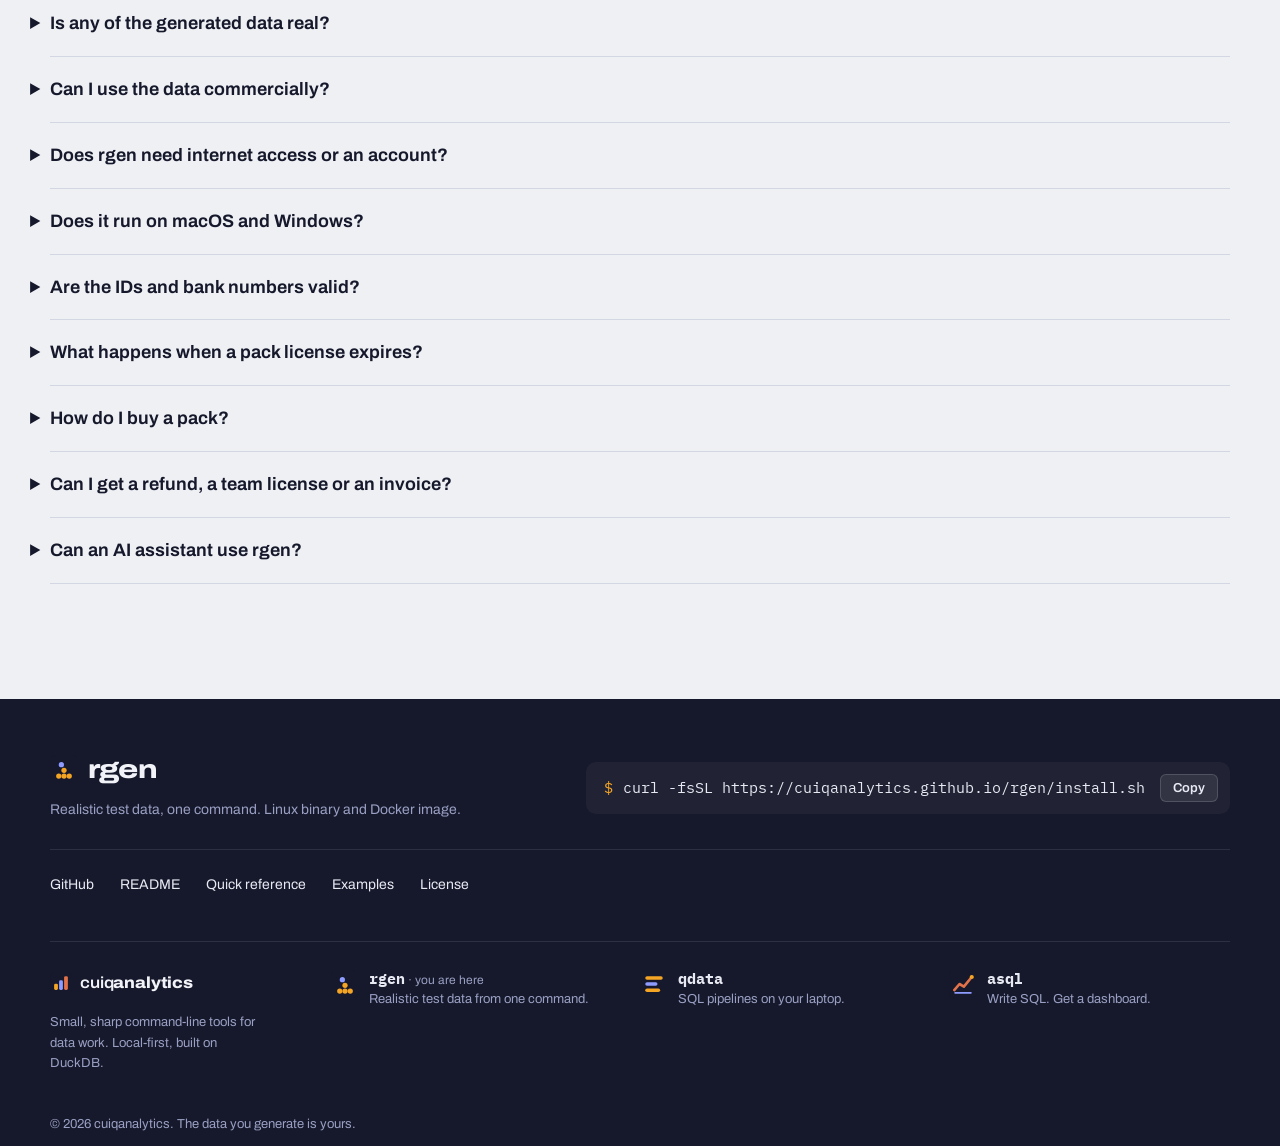
==== commit a127369a: "updated logo" ====
--- a/index.html
+++ b/index.html
@@ -20,7 +20,7 @@
 <link rel="preconnect" href="https://fonts.googleapis.com">
 <link rel="preconnect" href="https://fonts.gstatic.com" crossorigin>
 <link href="https://fonts.googleapis.com/css2?family=Archivo:wdth,wght@62..125,400..800&family=IBM+Plex+Mono:wght@400;600&display=swap" rel="stylesheet">
-<link rel="stylesheet" href="brand/brand.css">
+<link rel="stylesheet" href="brand/brand.css?v=2">
 <script src="brand/brand.js"></script>
 <link rel="stylesheet" href="style.css">
 </head>
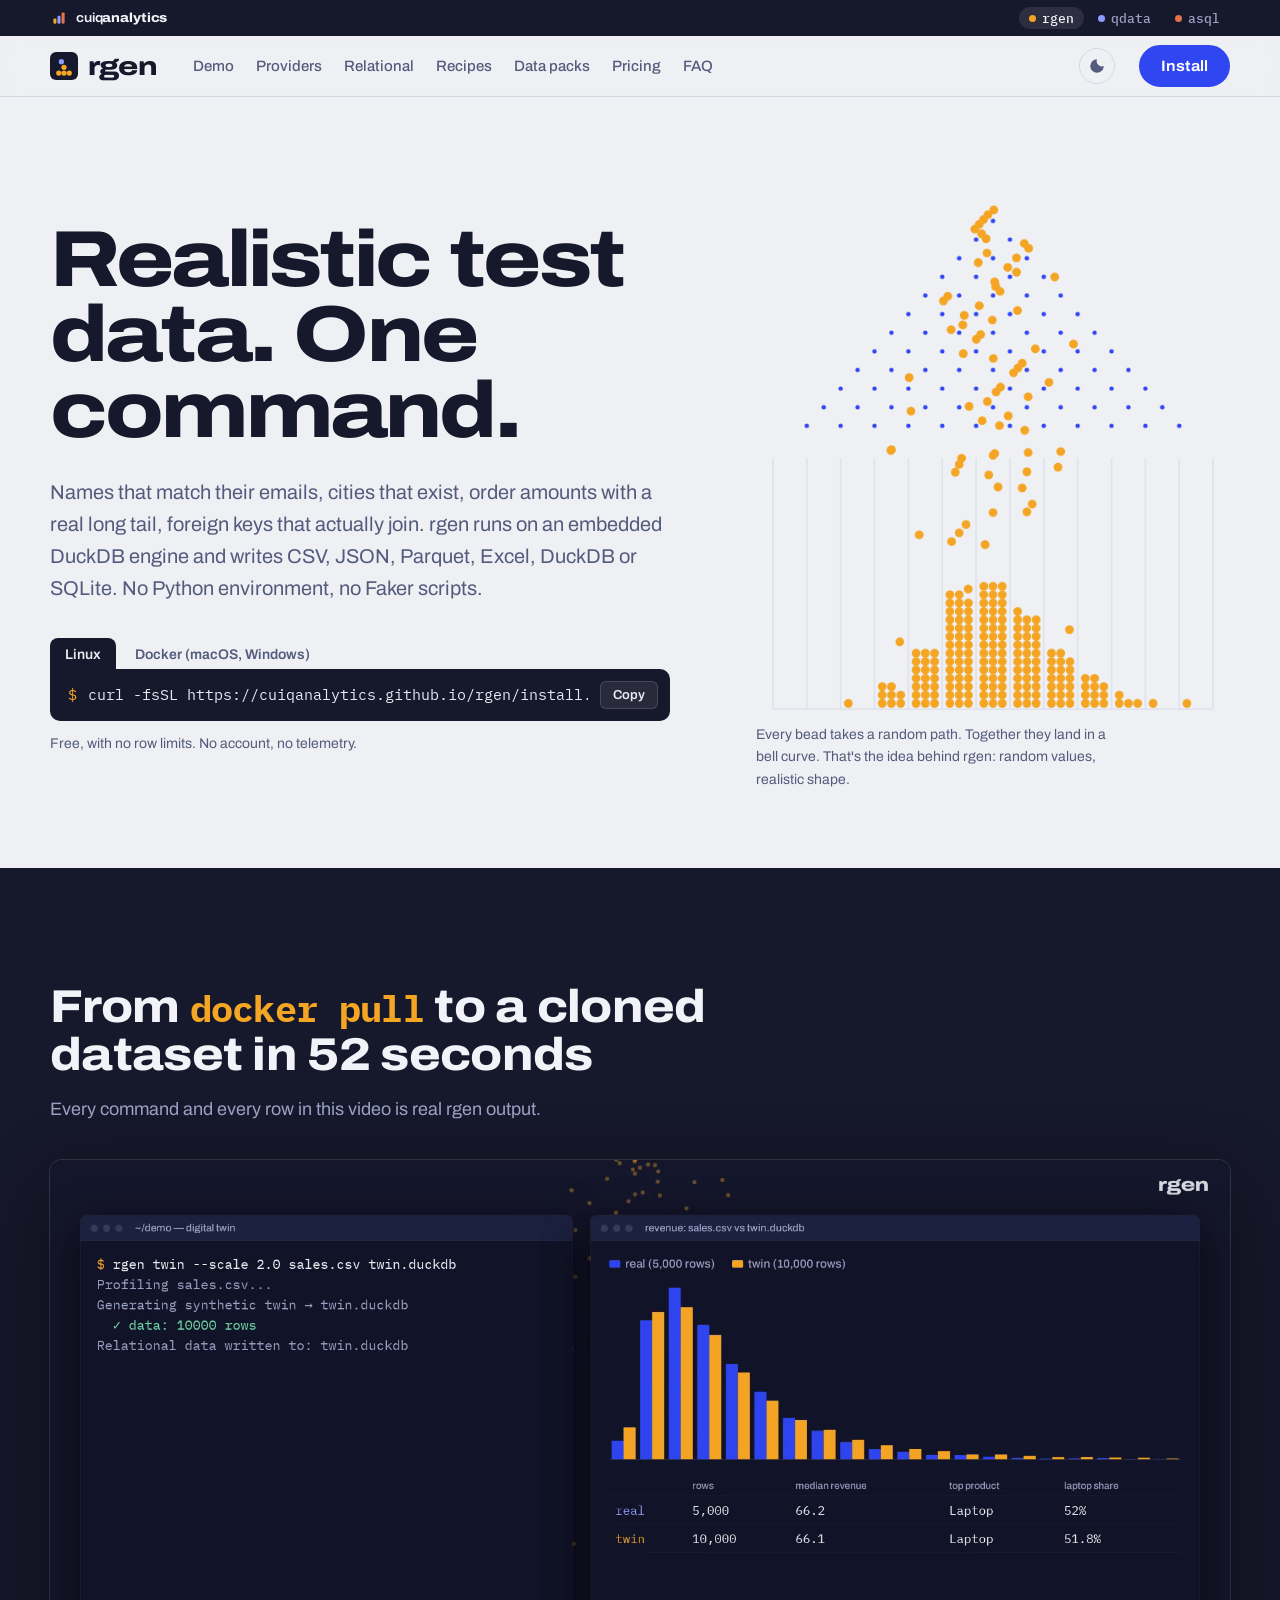
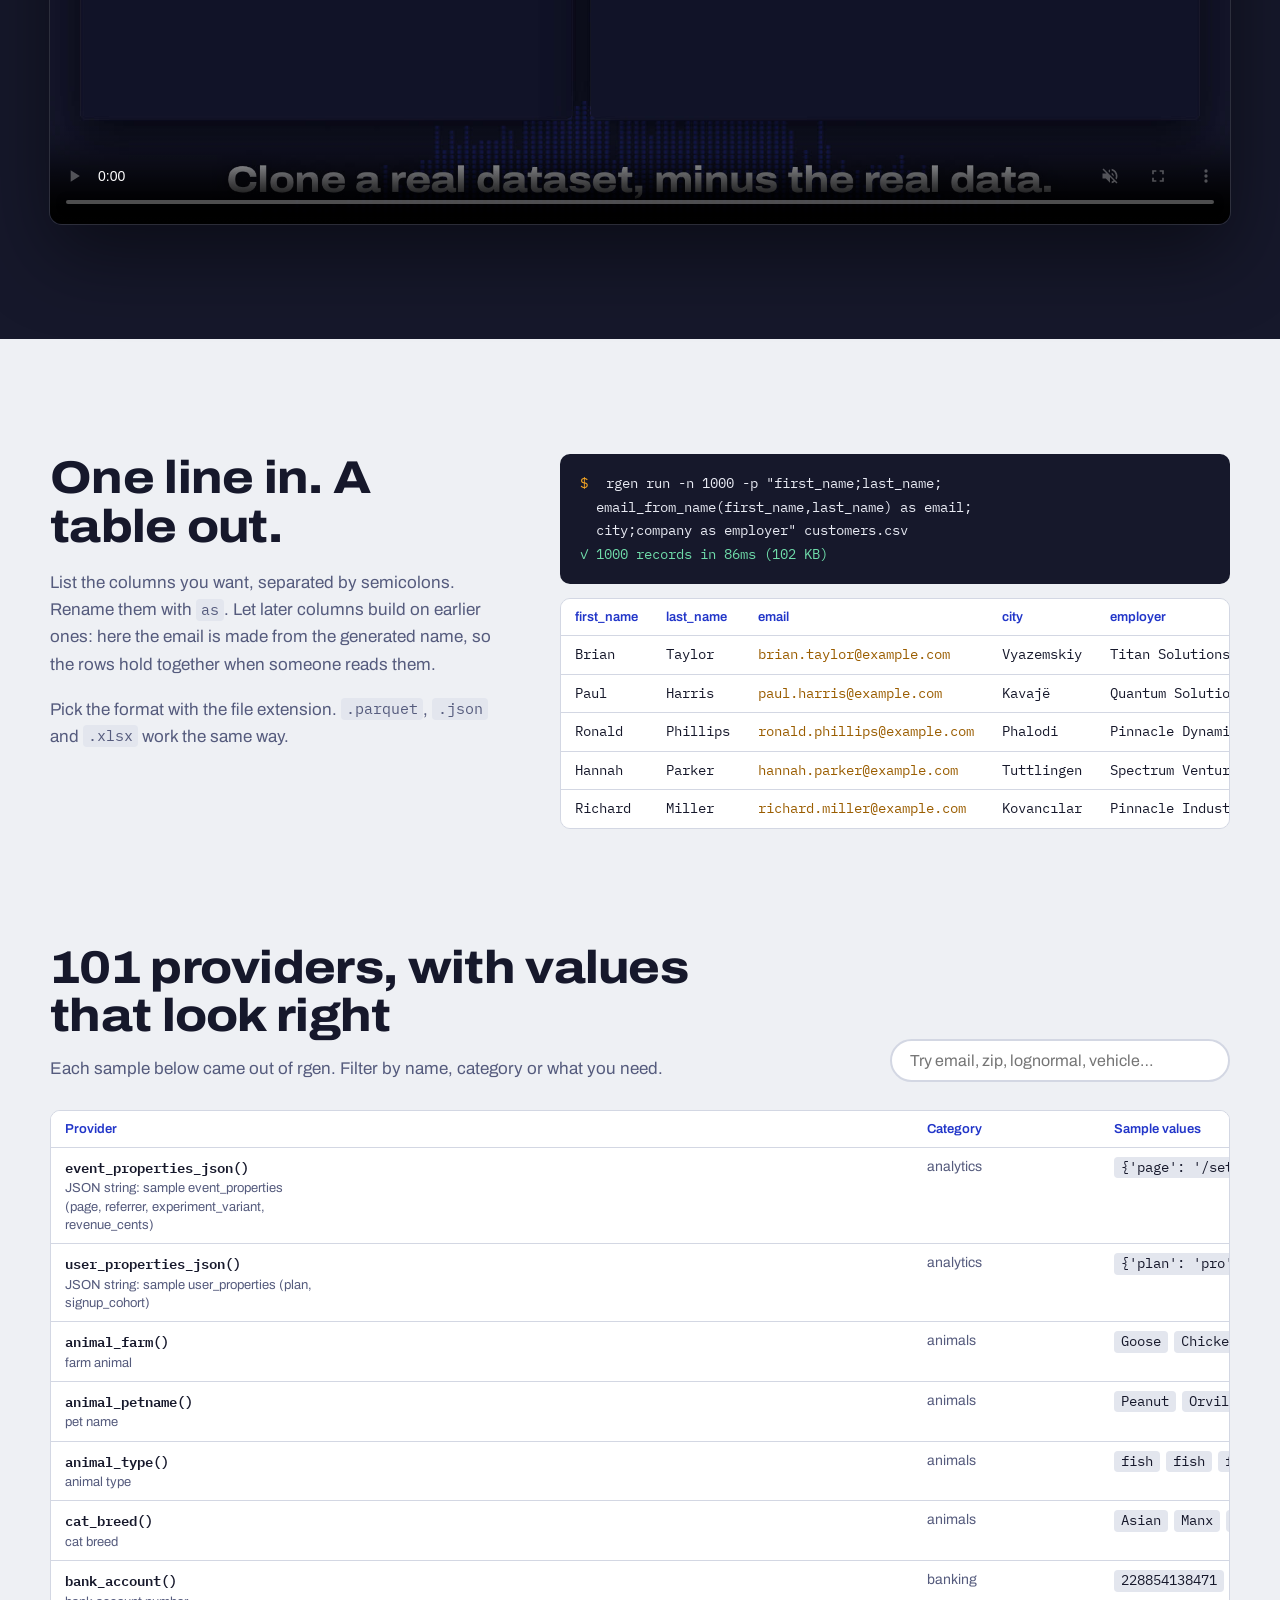
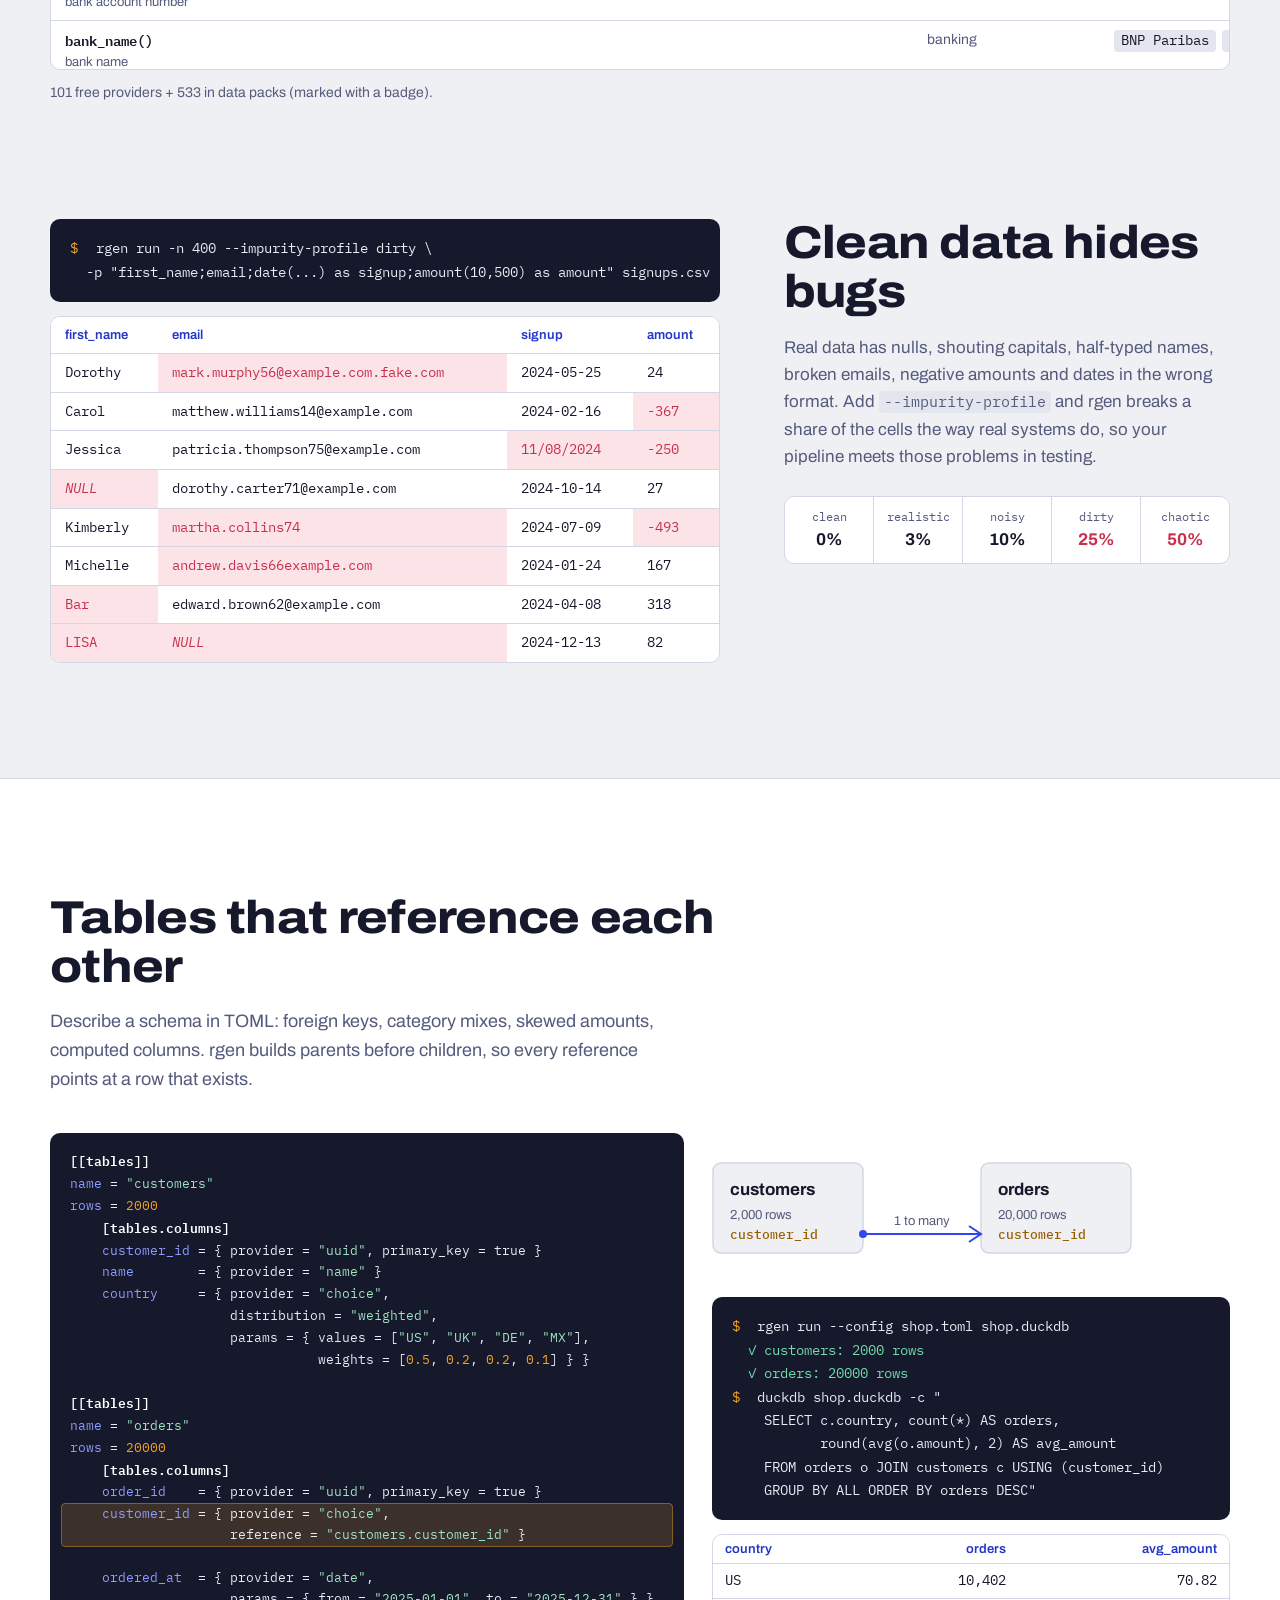
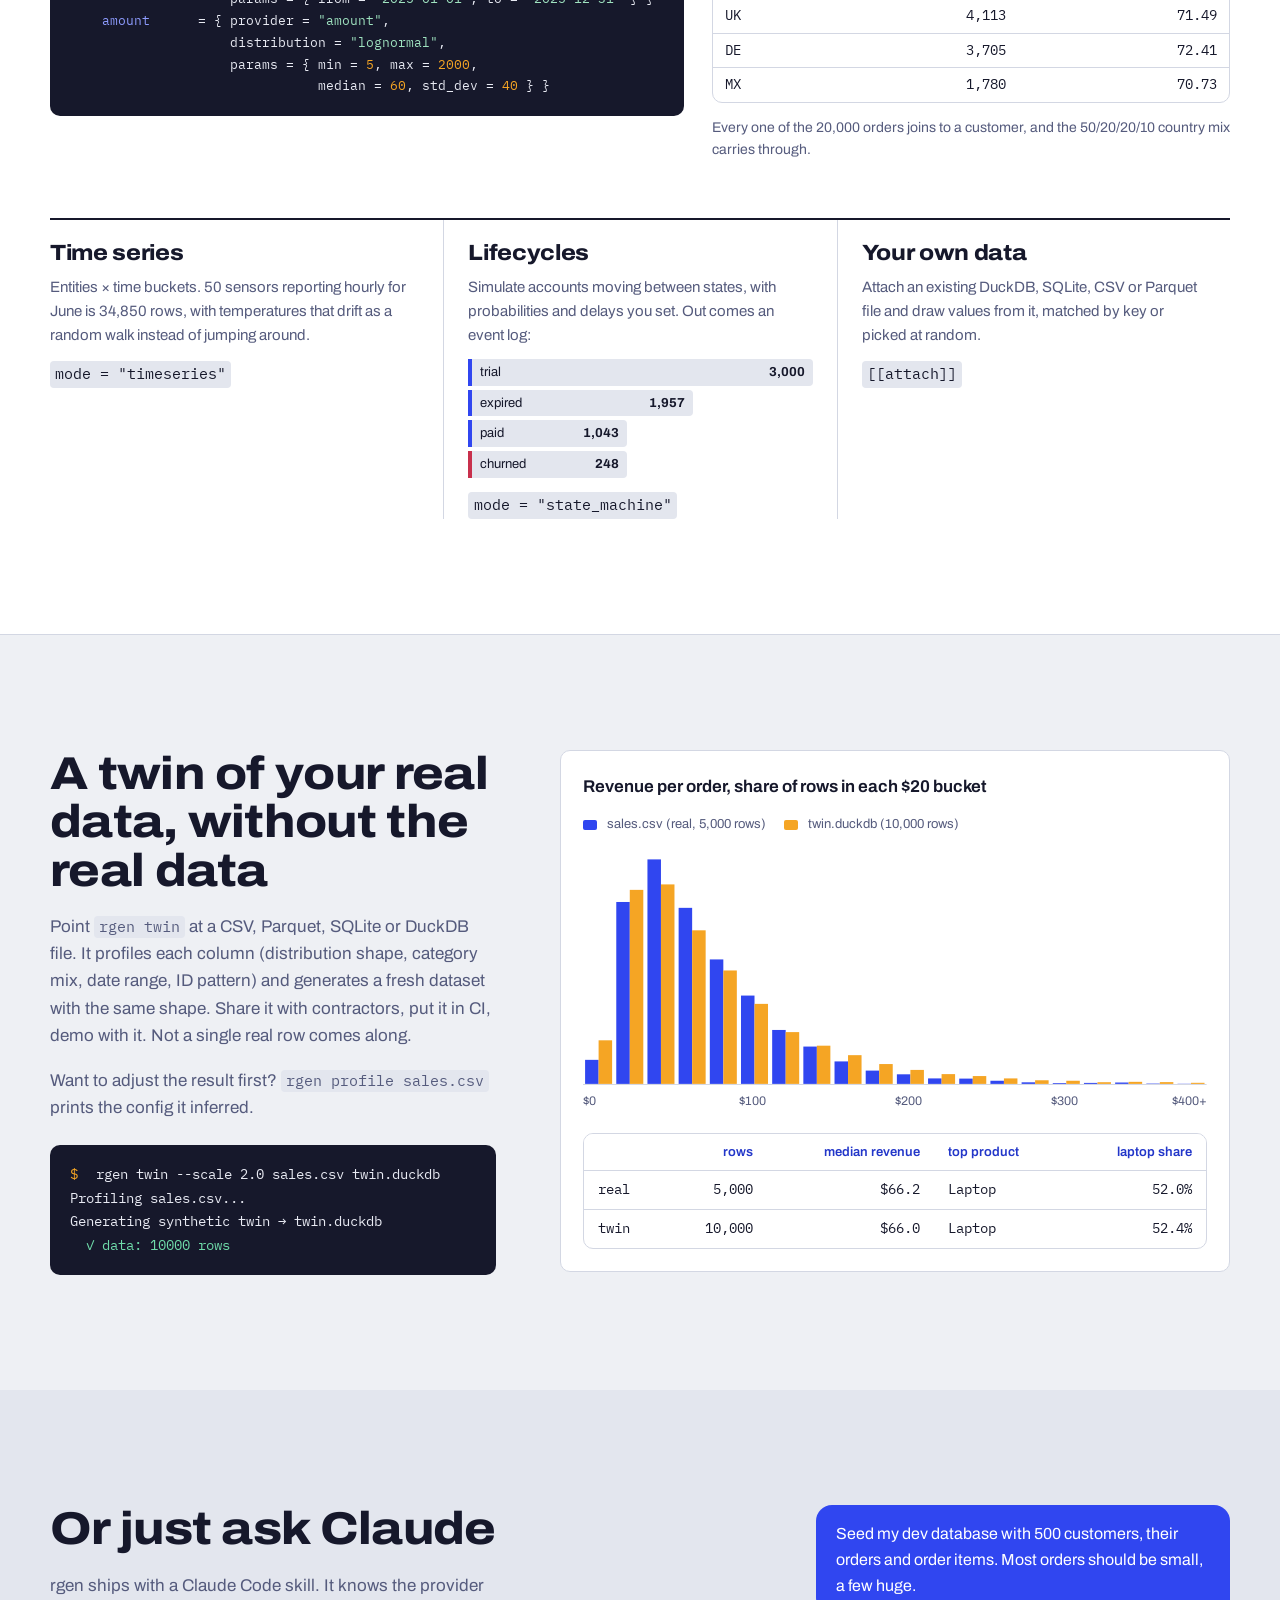
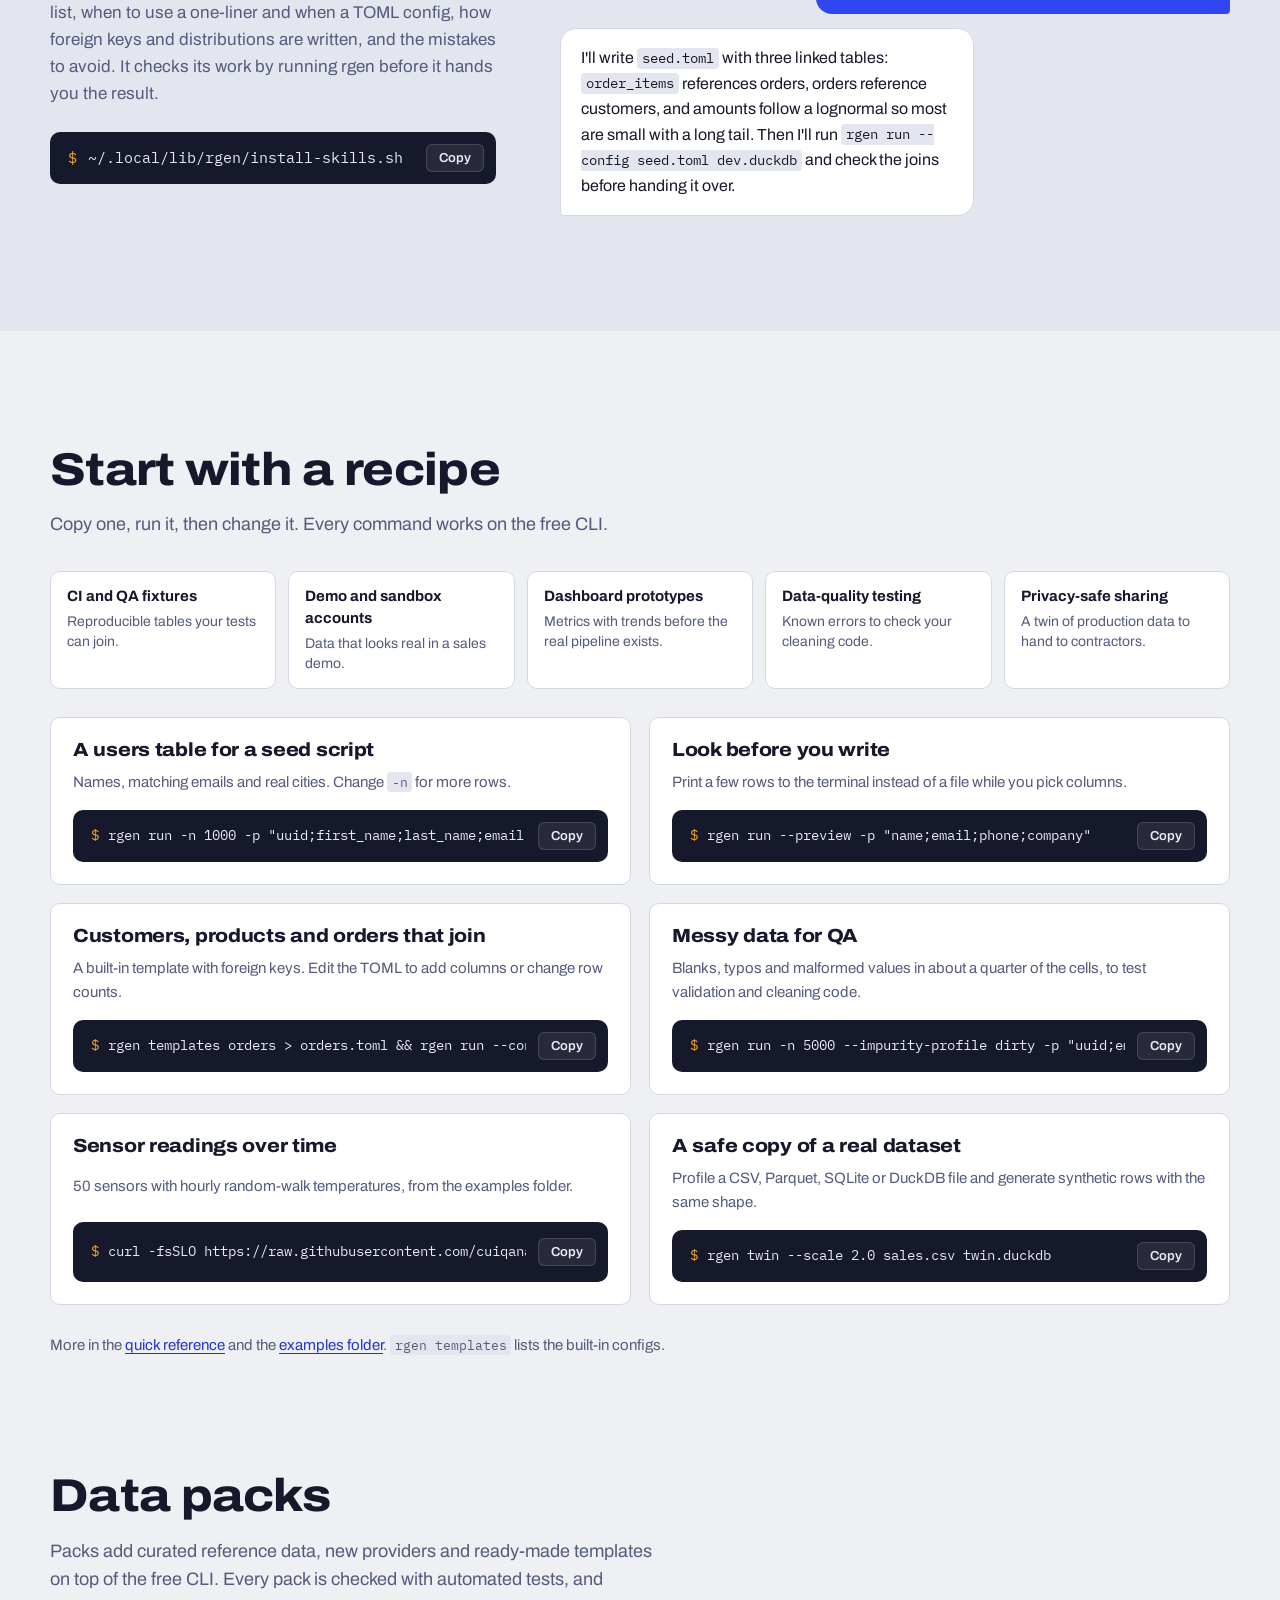
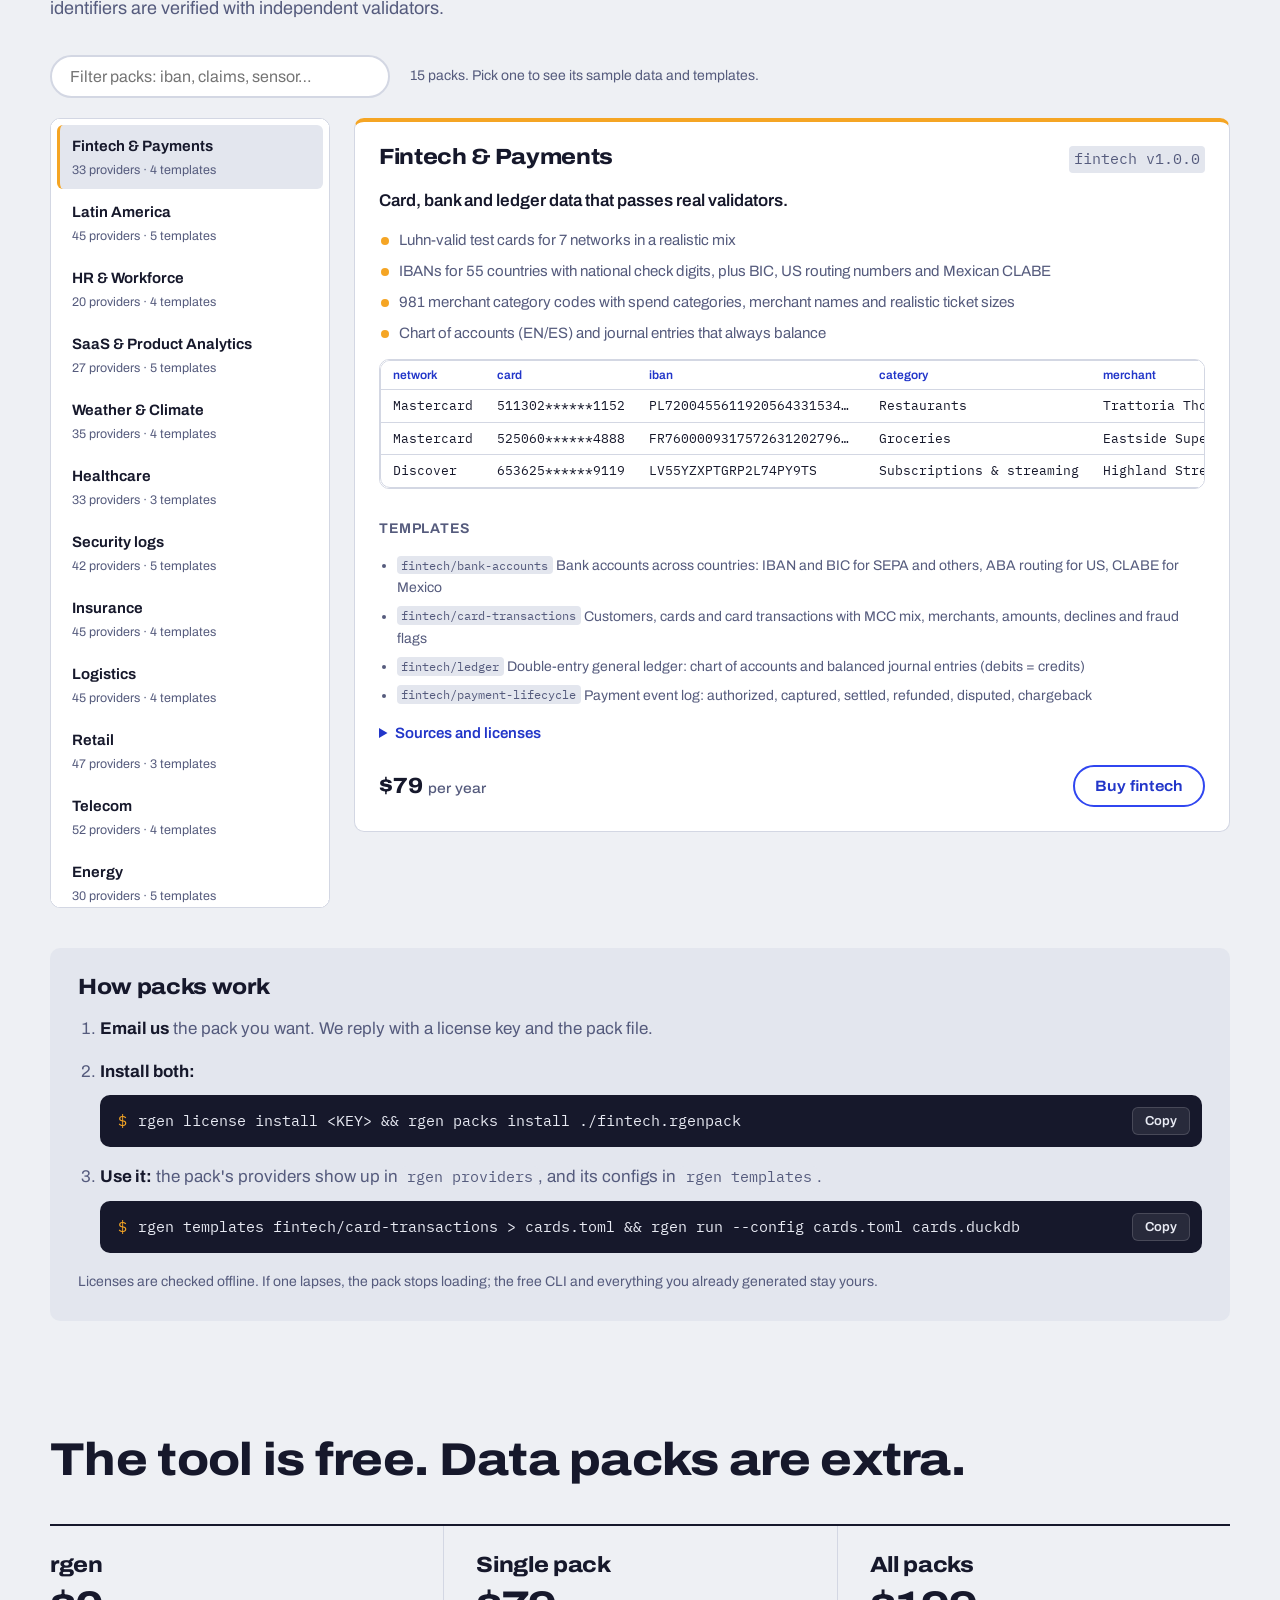
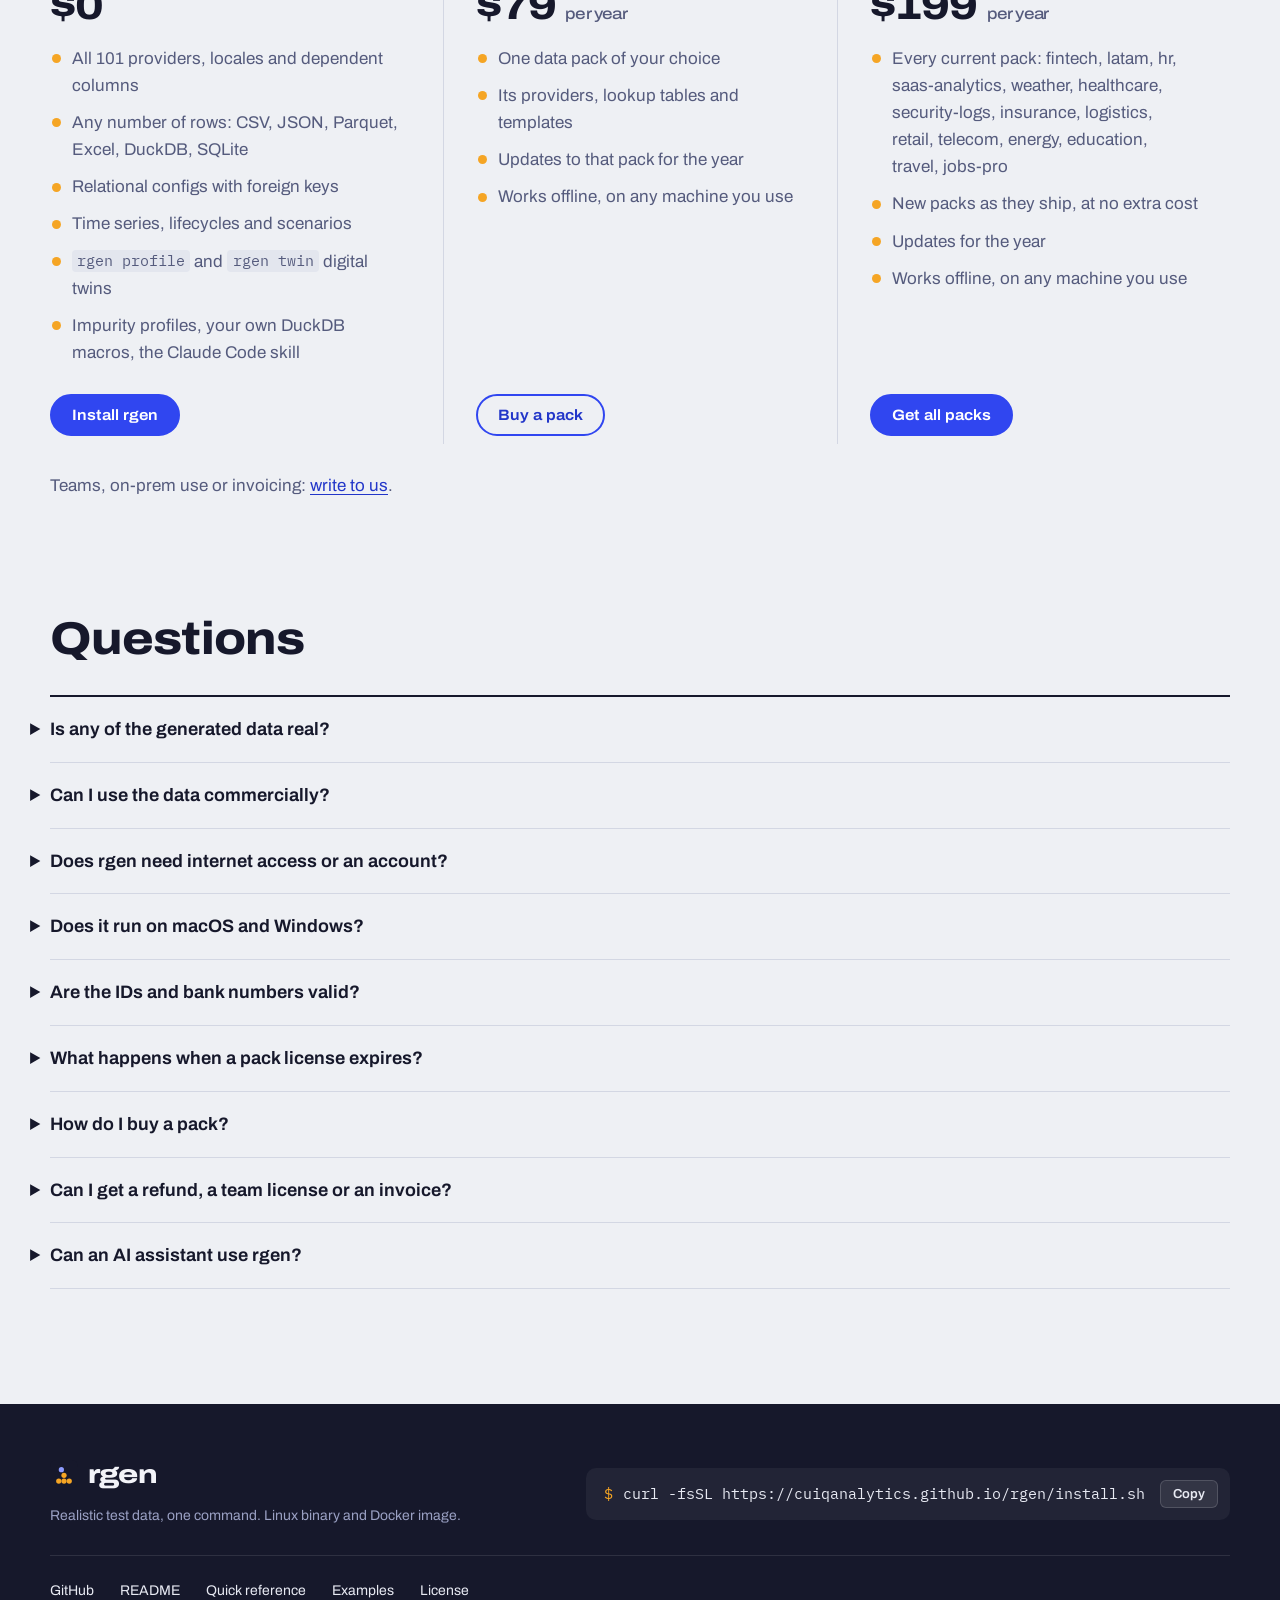
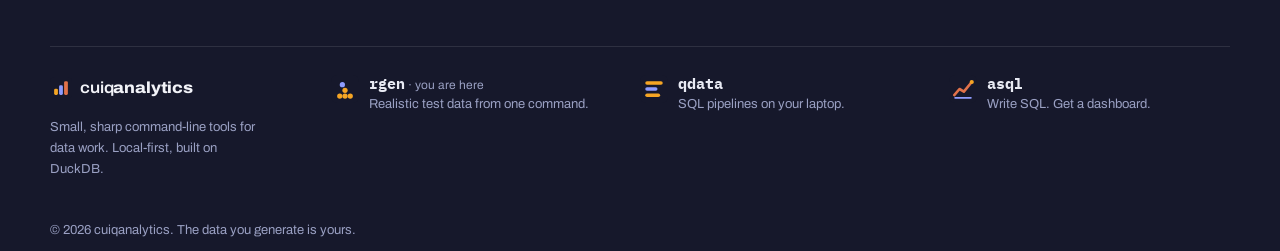
==== commit f7ab69f7: "updated cards" ====
--- a/index.html
+++ b/index.html
@@ -353,7 +353,14 @@
   <section id="packs" class="wrap packs">
     <h2>Data packs</h2>
     <p class="section-lede">Packs add curated reference data, new providers and ready-made templates on top of the free CLI. Every pack is checked with automated tests, and identifiers are verified with independent validators.</p>
-    <div class="pack-grid" id="pack-grid"></div>
+    <div class="pack-toolbar">
+      <label class="filter"><span class="visually-hidden">Filter packs</span><input type="search" id="pack-filter" placeholder="Filter packs: iban, claims, sensor…" autocomplete="off"></label>
+      <p class="pack-count" id="pack-count" aria-live="polite"></p>
+    </div>
+    <div class="pack-browser" id="pack-browser">
+      <div class="pack-index" id="pack-index" role="tablist" aria-label="Data packs" aria-orientation="vertical"></div>
+      <div class="pack-detail" id="pack-grid"></div>
+    </div>
     <div class="pack-steps">
       <h3>How packs work</h3>
       <ol>
--- a/style.css
+++ b/style.css
@@ -173,7 +173,35 @@
 @media (max-width: 760px) { .recipe-grid, .usecases { grid-template-columns: minmax(0, 1fr); } }
 
 /* ---------- data packs ---------- */
-.pack-grid { margin-top: 36px; display: grid; grid-template-columns: repeat(2, minmax(0, 1fr)); gap: 20px; }
+.pack-toolbar { margin-top: 32px; display: flex; flex-wrap: wrap; align-items: center; gap: 10px 20px; }
+.pack-toolbar .filter input { width: min(340px, 100%); }
+.pack-toolbar .filter { flex: 0 1 340px; }
+.pack-count { font-size: 14px; color: var(--muted); }
+.pack-browser { scroll-margin-top: 90px; margin-top: 20px; display: grid; grid-template-columns: minmax(220px, 280px) minmax(0, 1fr); gap: 24px; align-items: start; }
+.pack-index { position: sticky; top: 90px; display: grid; gap: 2px; max-height: calc(100vh - 110px); overflow-y: auto;
+  padding: 6px; border: 1px solid var(--line); border-radius: var(--radius); background: var(--surface); }
+.pack-index [role="tab"] { display: grid; gap: 2px; text-align: left; font: inherit; color: var(--text); background: transparent;
+  border: 0; border-left: 3px solid transparent; border-radius: 6px; padding: 9px 12px; cursor: pointer; }
+.pack-index [role="tab"]:hover { background: var(--sunk); }
+.pack-index [role="tab"][aria-selected="true"] { background: var(--sunk); border-left-color: var(--marigold); }
+.pack-index [role="tab"]:focus-visible { outline: 2px solid var(--cobalt); outline-offset: -2px; }
+.pack-index [role="tab"][hidden] { display: none; }
+.pi-title { font-weight: 650; font-size: 15px; }
+.pi-meta { font-size: 12.5px; color: var(--muted); }
+.pack-empty { padding: 10px 12px; font-size: 14px; color: var(--muted); }
+.pack-detail { min-width: 0; }
+.pack:focus { outline: none; }
+.pack-block h4 { font: 650 14px var(--display); color: var(--muted); text-transform: uppercase; letter-spacing: 0.06em; }
+@media (max-width: 860px) {
+  .pack-browser { grid-template-columns: minmax(0, 1fr); gap: 16px; }
+  .pack-index { position: relative; top: auto; max-height: none; display: flex; overflow-x: auto; overflow-y: hidden; gap: 6px;
+    padding: 0 0 6px; border: 0; background: none; scroll-snap-type: x proximity; }
+  .pack-index [role="tab"] { flex: 0 0 auto; scroll-snap-align: start; border: 1px solid var(--line); border-radius: 999px;
+    background: var(--surface); padding: 7px 14px; }
+  .pack-index [role="tab"][aria-selected="true"] { border-color: var(--marigold); background: var(--sunk); }
+  .pi-meta { display: none; }
+  .pack-empty { white-space: nowrap; }
+}
 .pack { display: flex; flex-direction: column; gap: 14px; padding: 24px; border: 1px solid var(--line); border-top: 4px solid var(--marigold);
   border-radius: var(--radius); background: var(--surface); min-width: 0; scroll-margin-top: 90px; }
 .pack header { display: flex; align-items: baseline; justify-content: space-between; gap: 12px; }
@@ -199,7 +227,6 @@
 .pack-steps li strong { color: var(--text); }
 .pack-steps .cmd { margin-top: 10px; }
 .pack-note { margin-top: 18px; font-size: 14px; color: var(--muted); }
-@media (max-width: 860px) { .pack-grid { grid-template-columns: minmax(0, 1fr); } }
 
 /* ---------- pricing (three tiers) ---------- */
 .tiers-3 { grid-template-columns: repeat(3, minmax(0, 1fr)); }
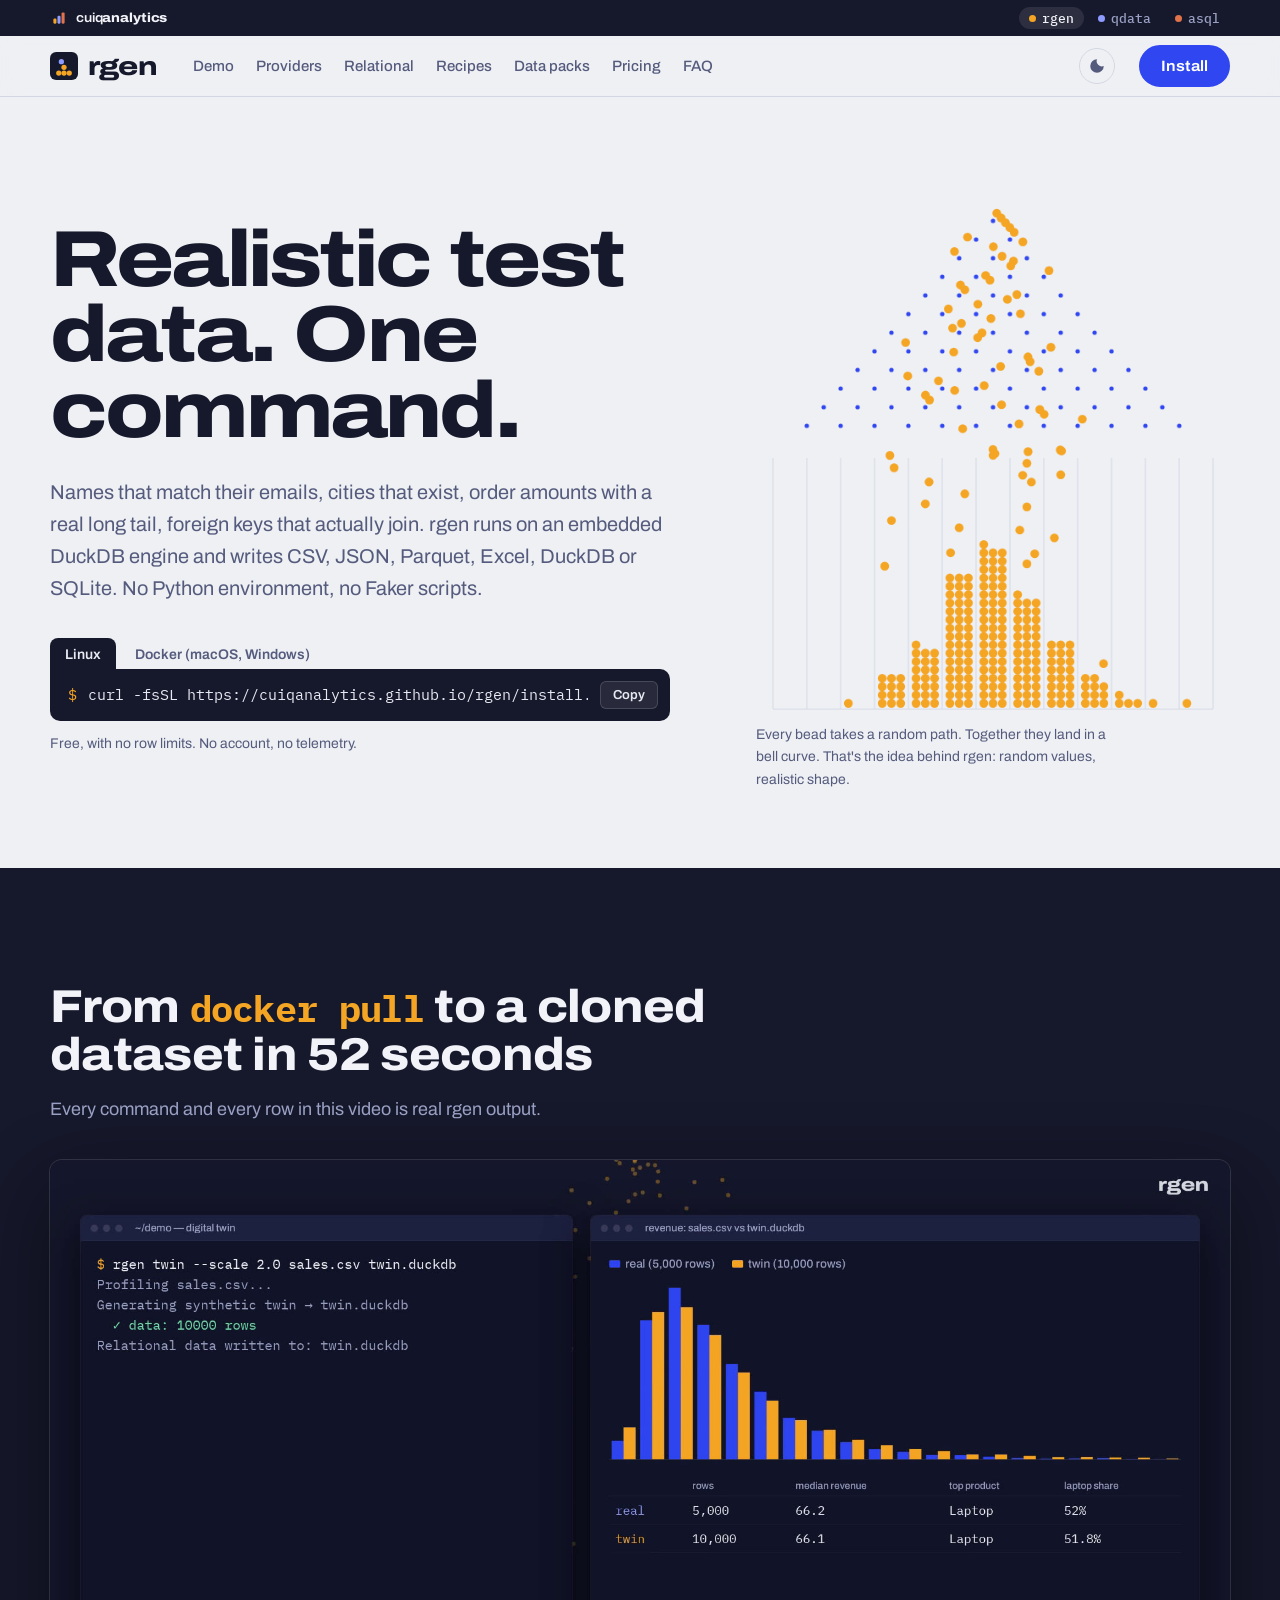
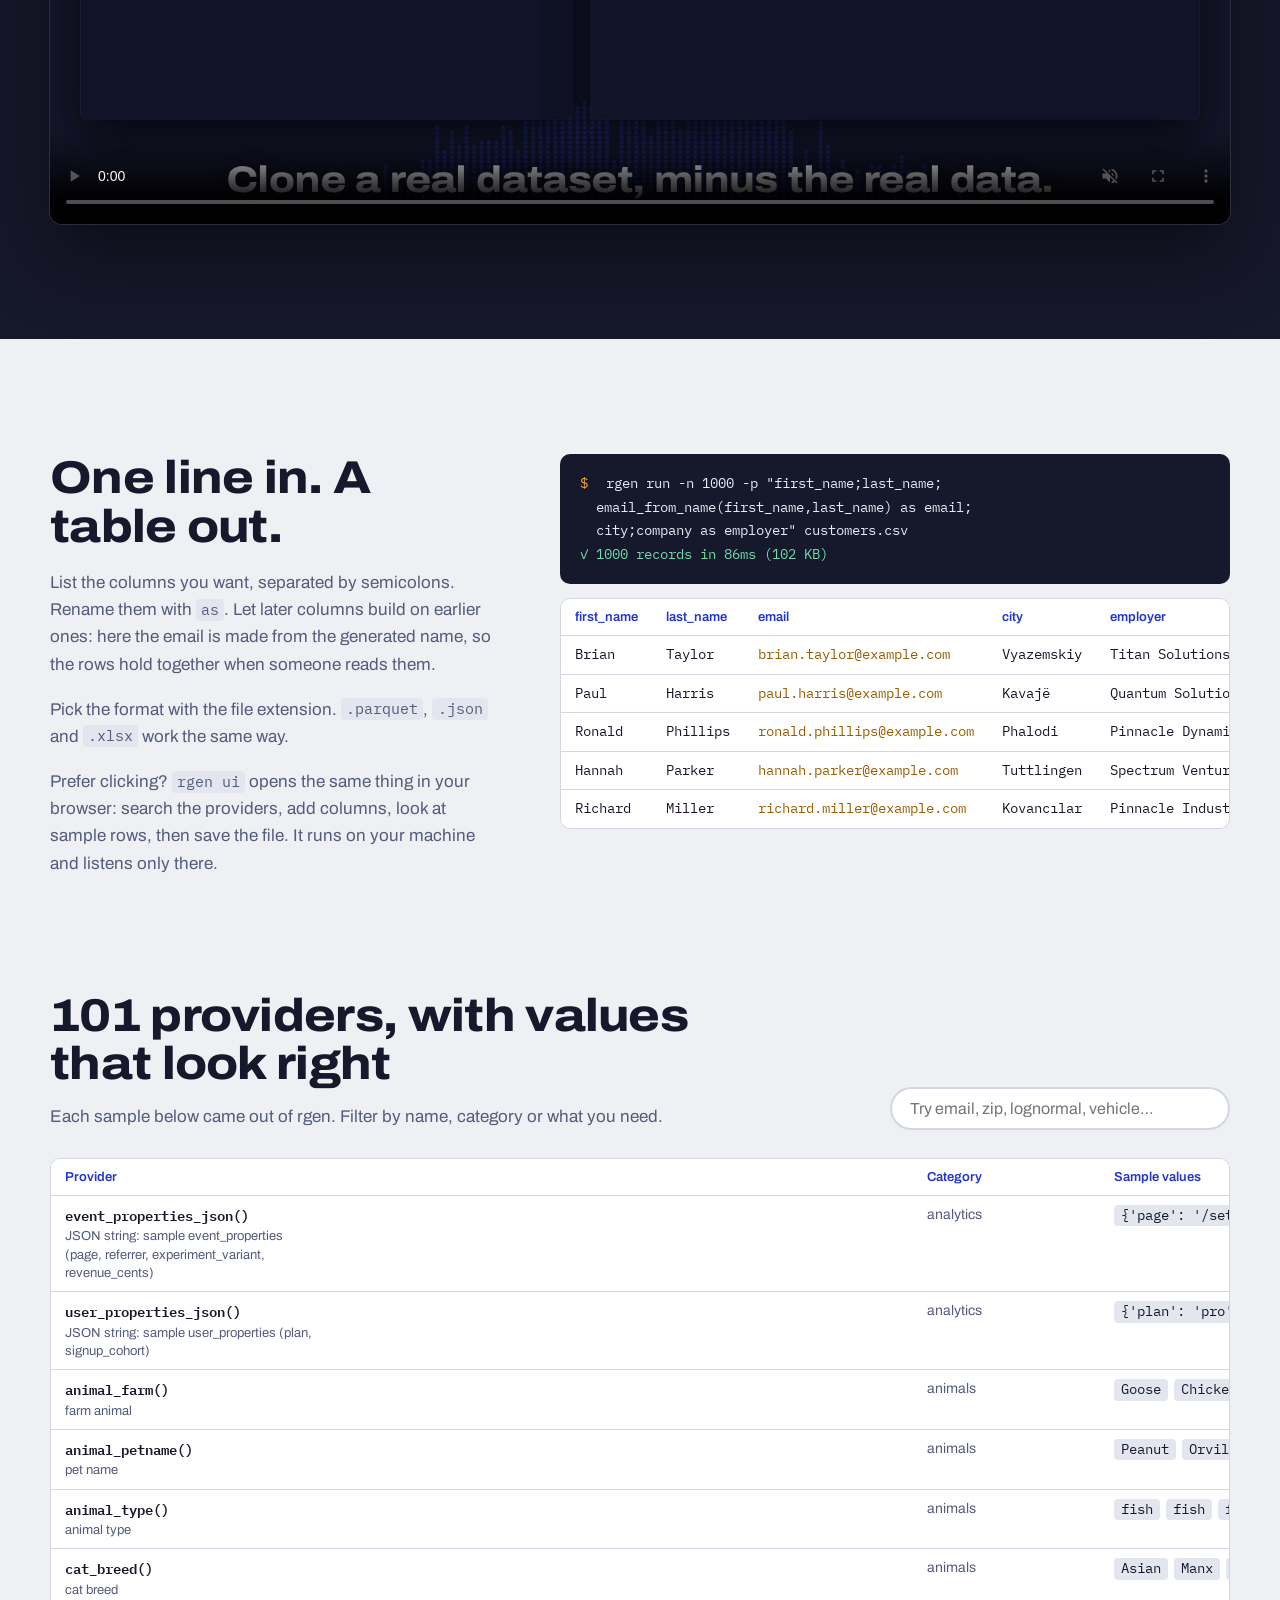
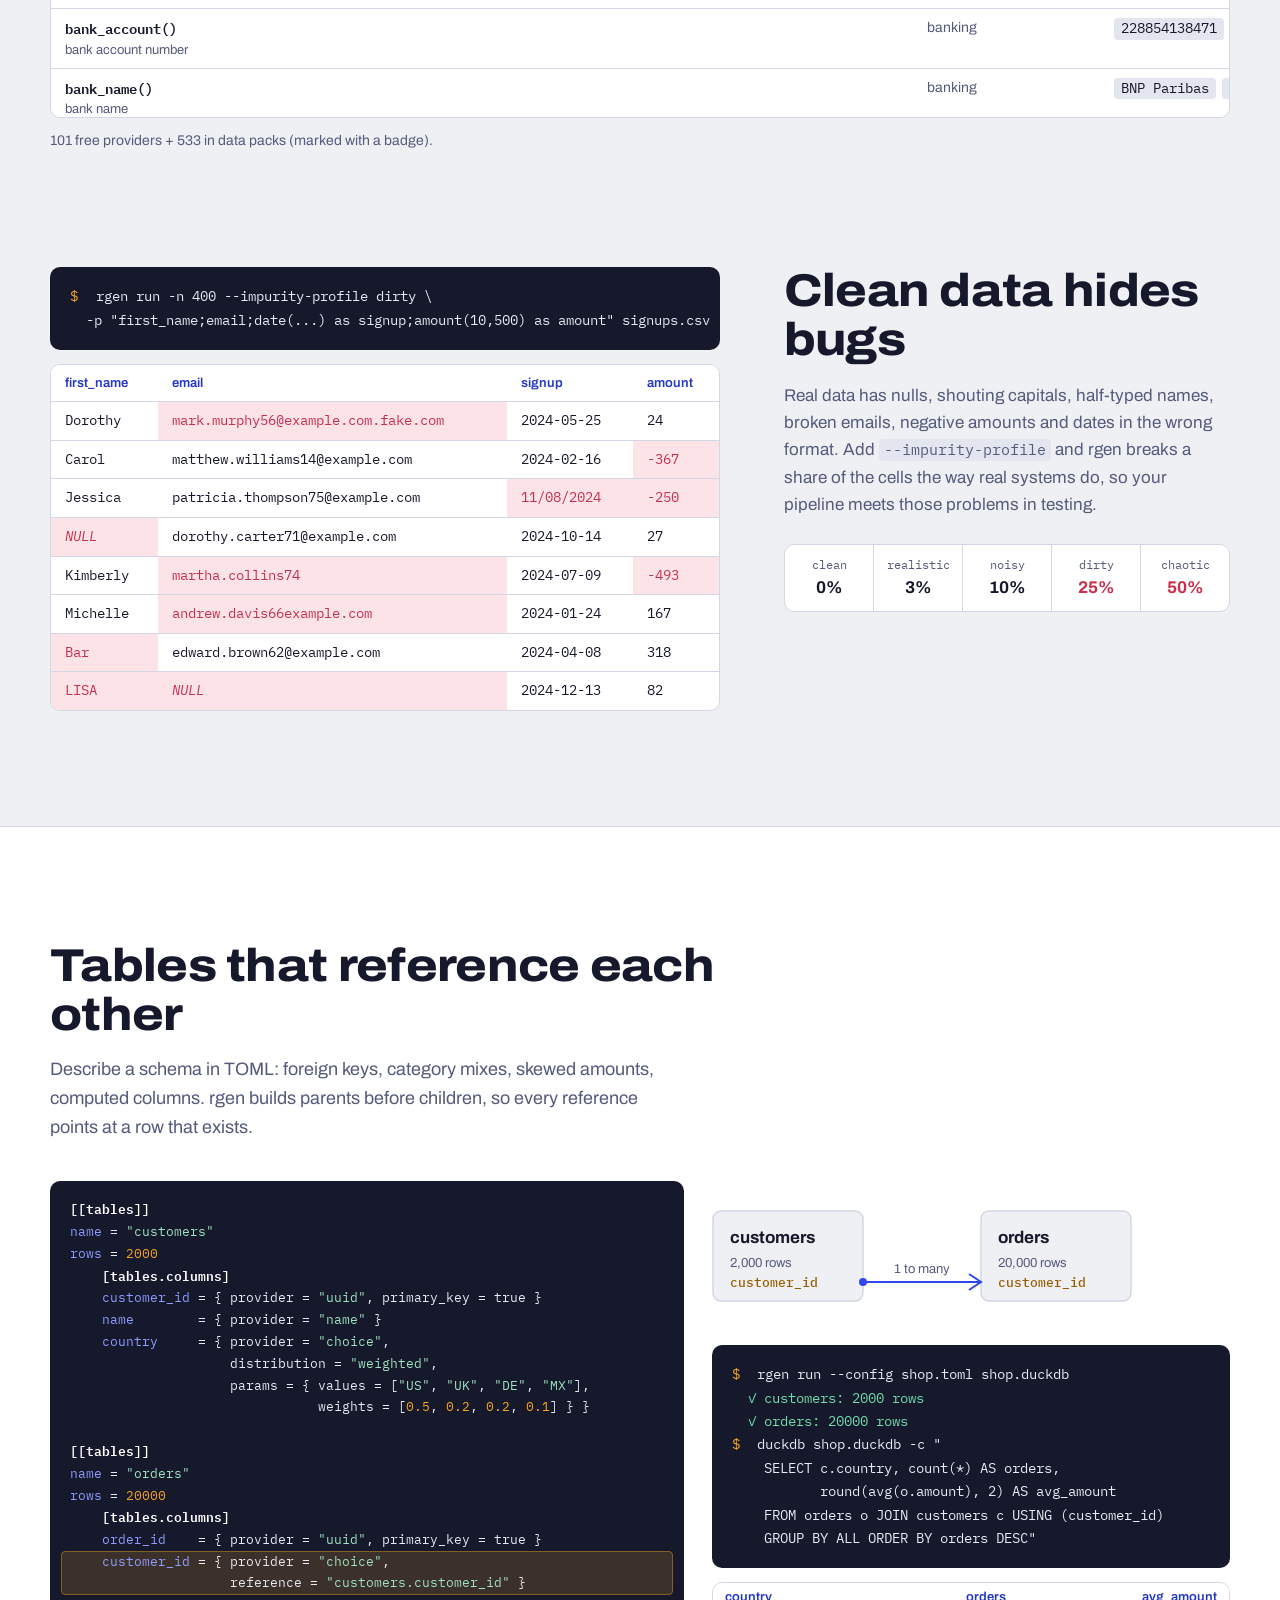
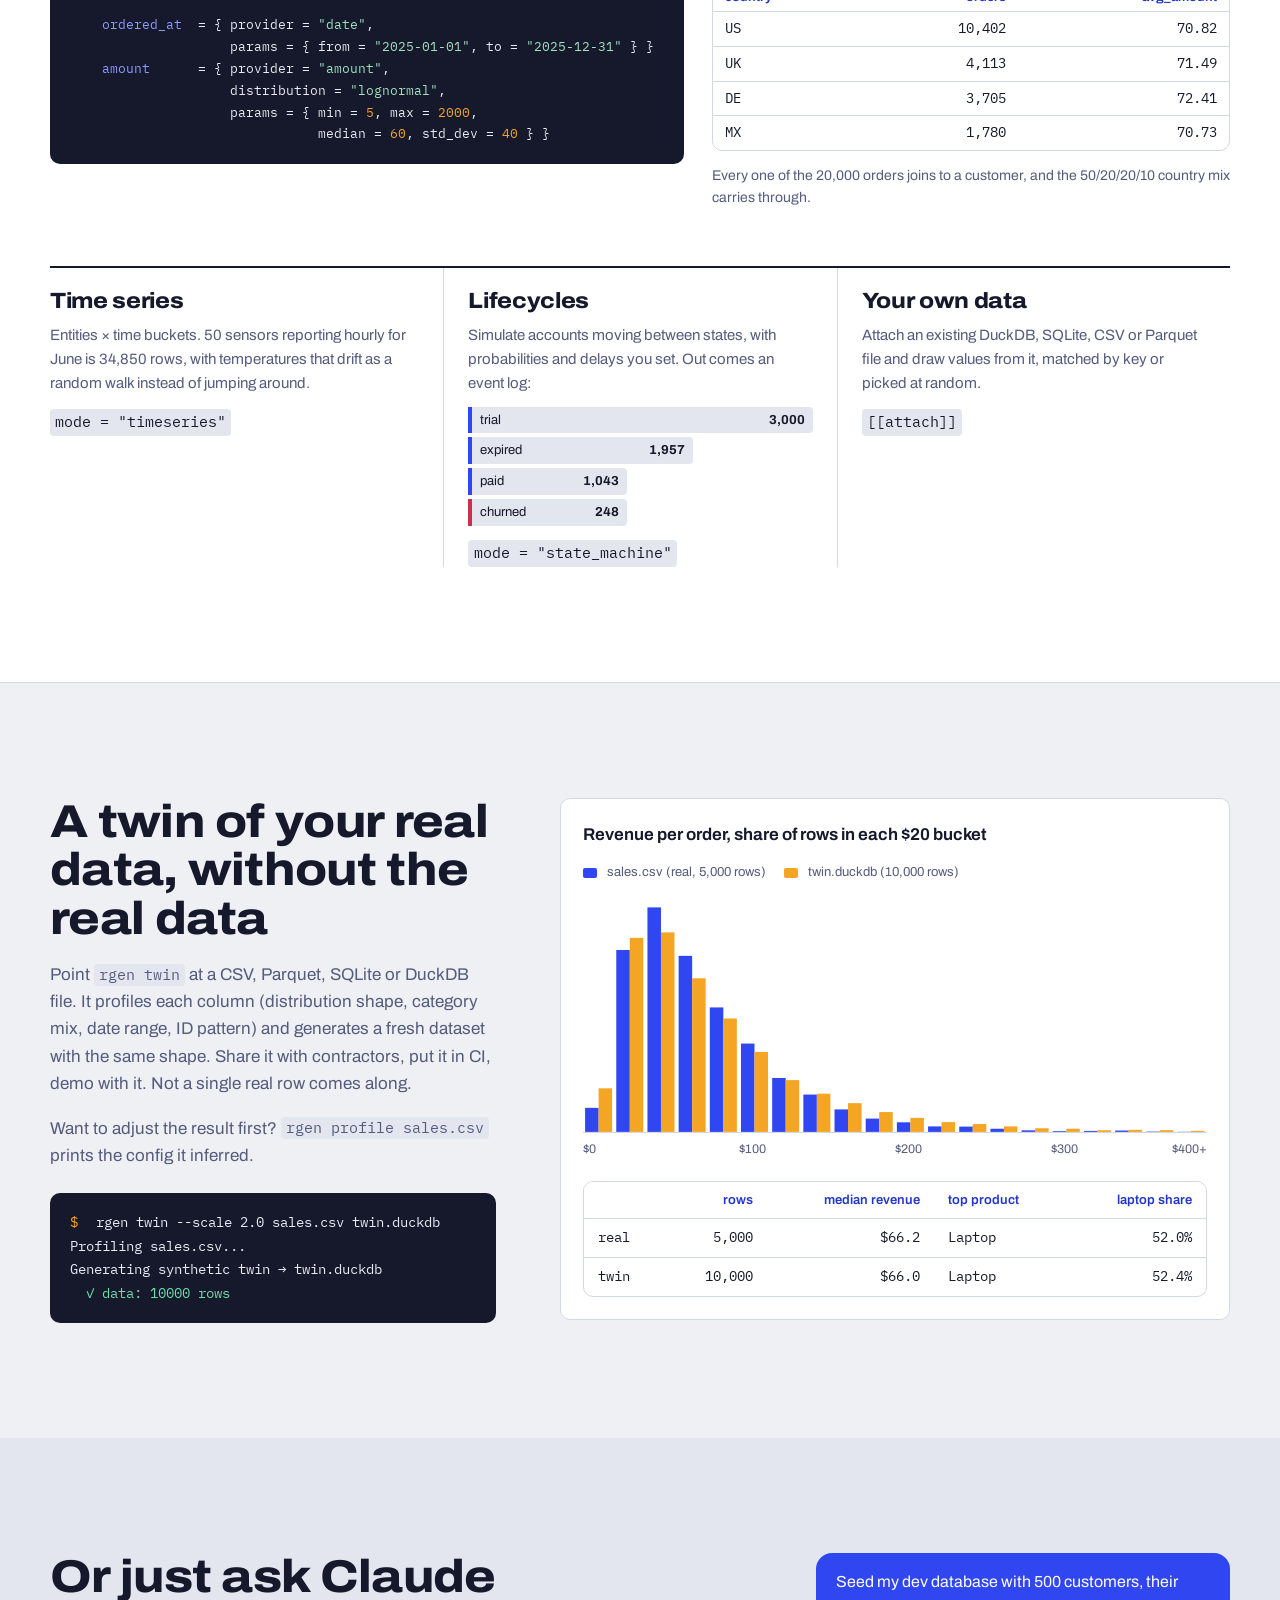
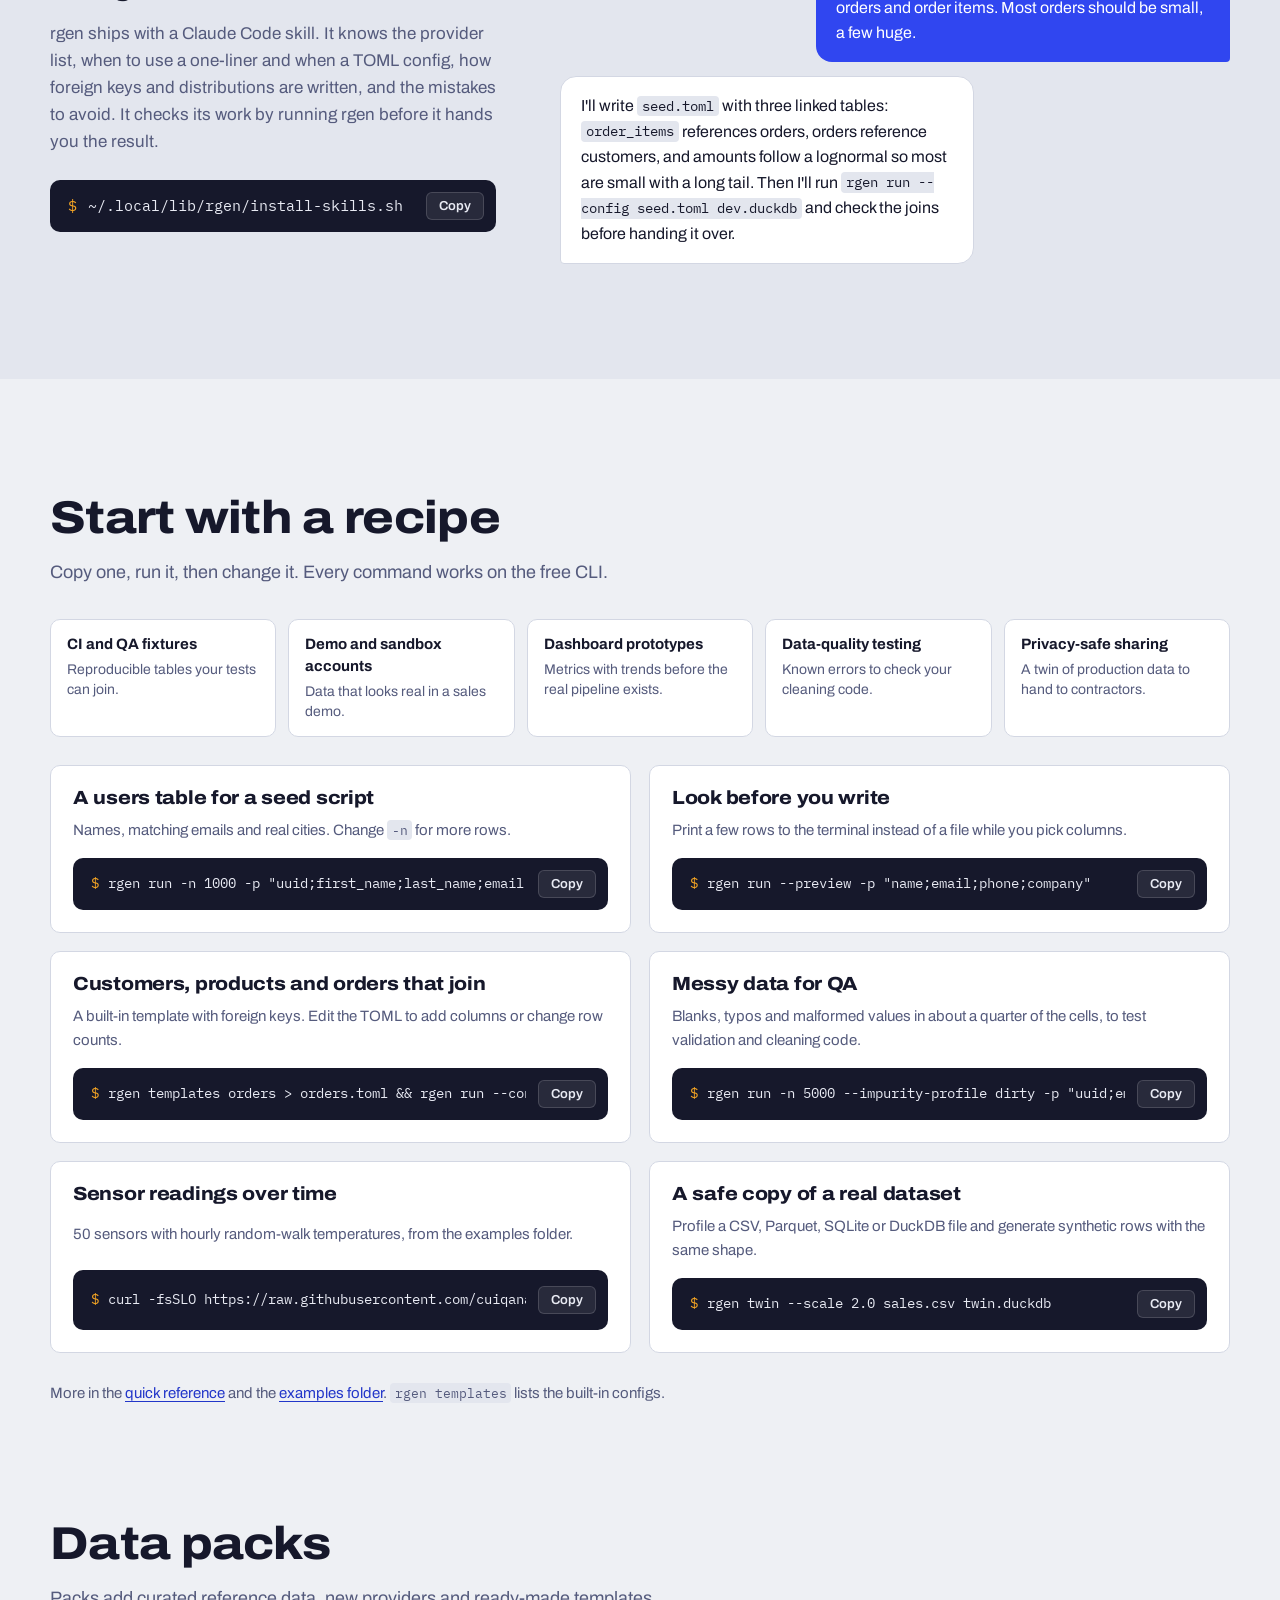
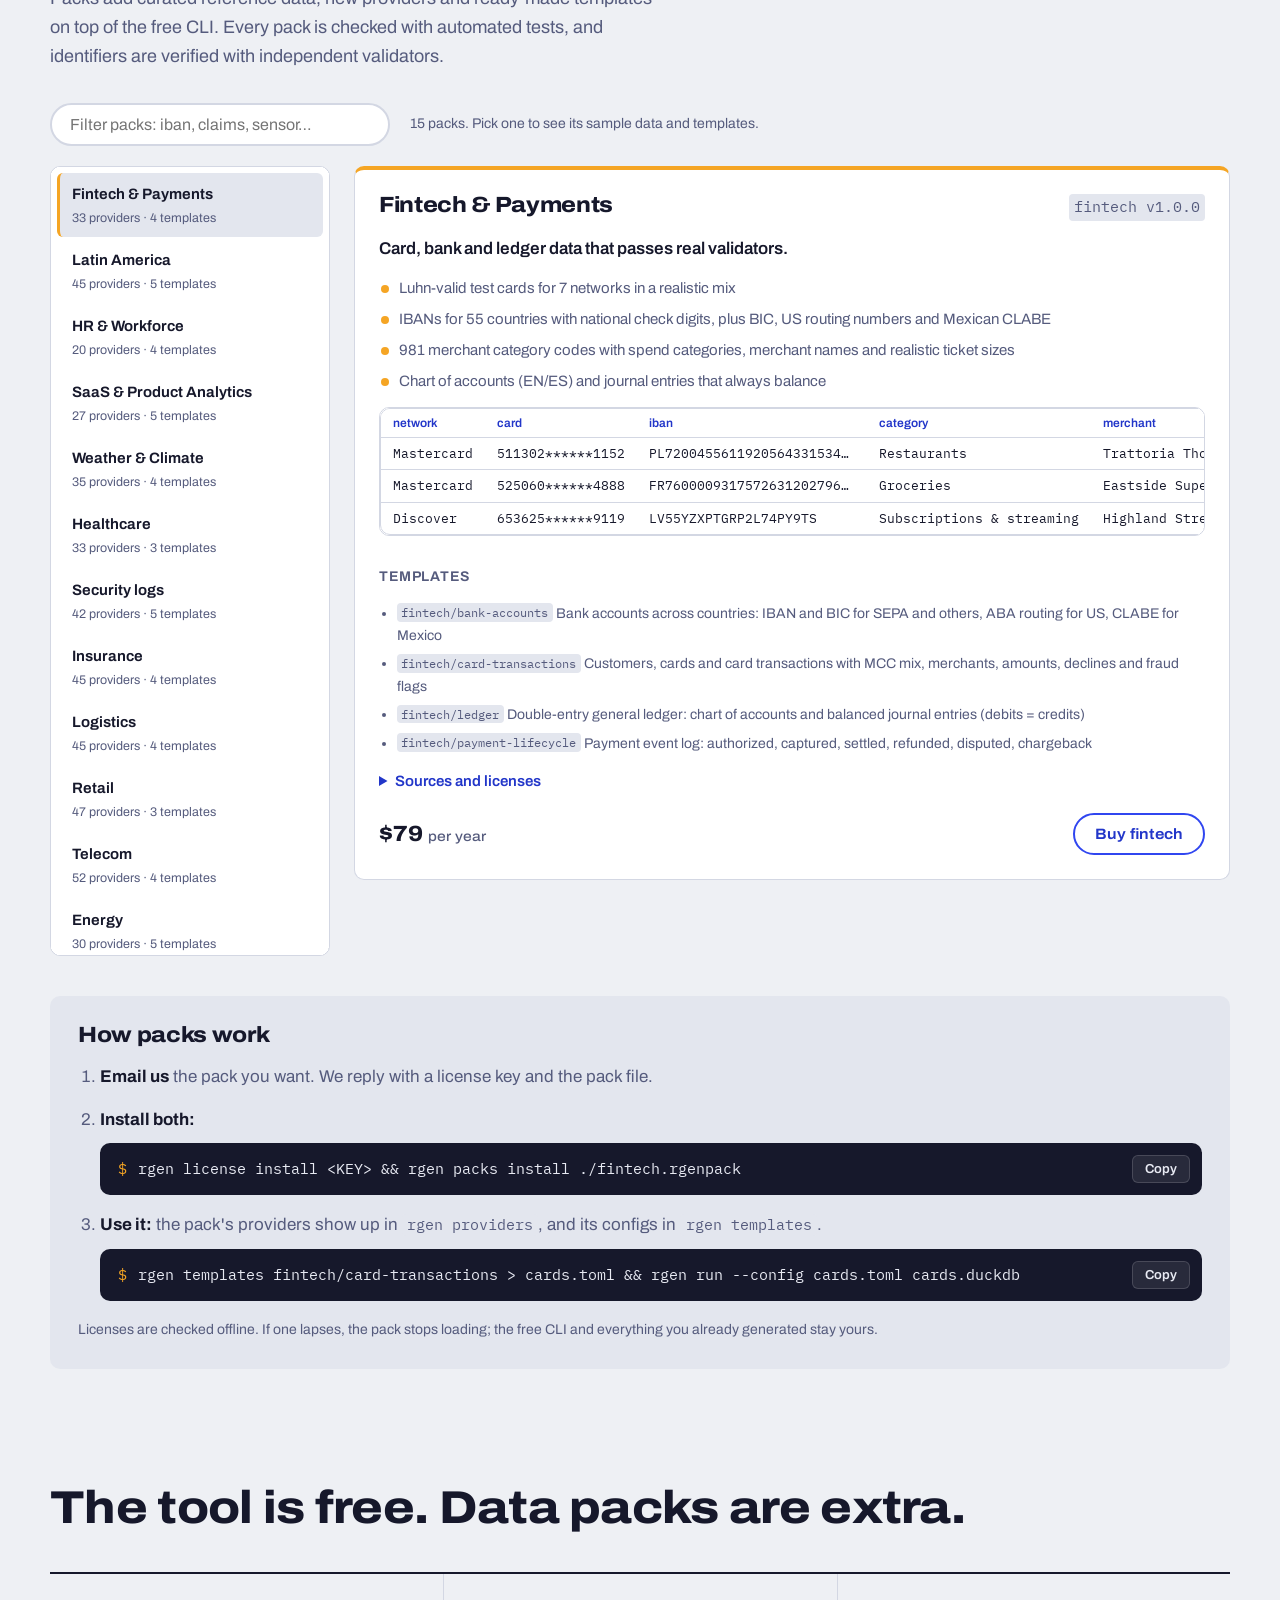
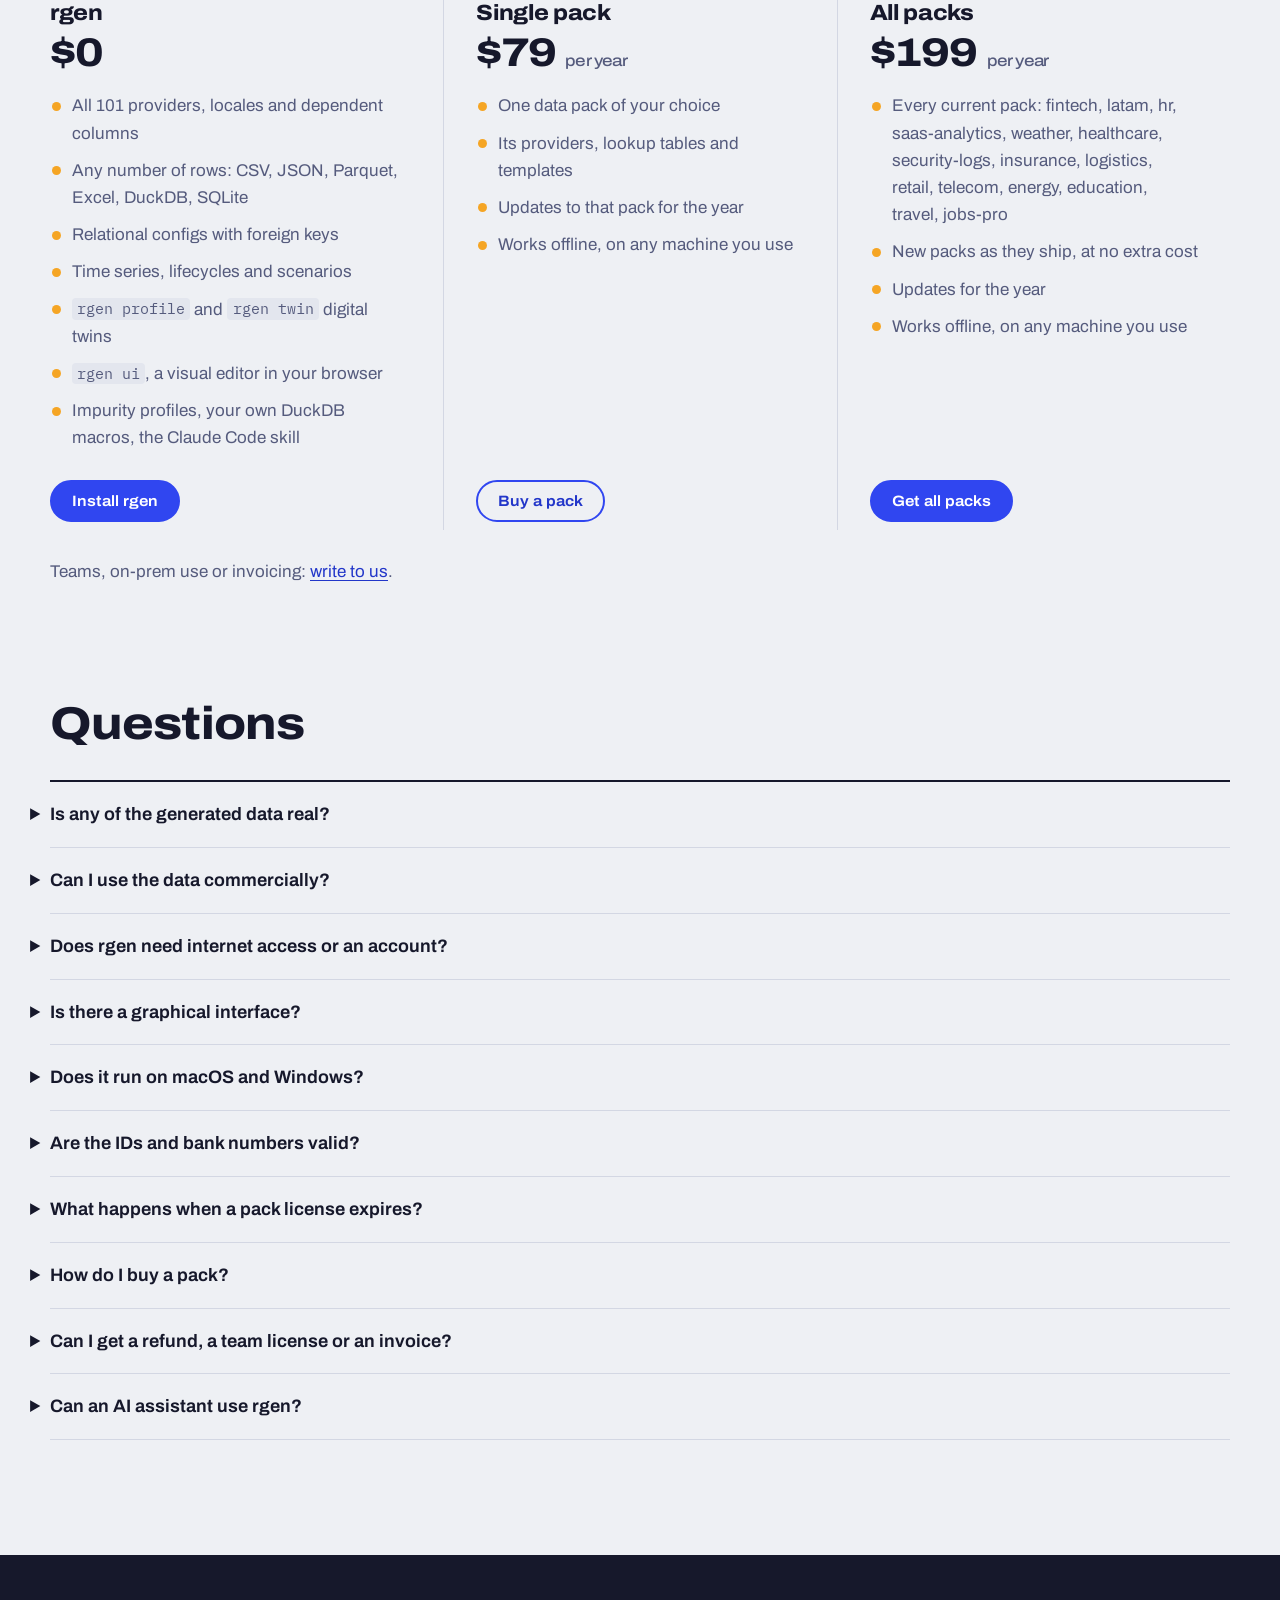
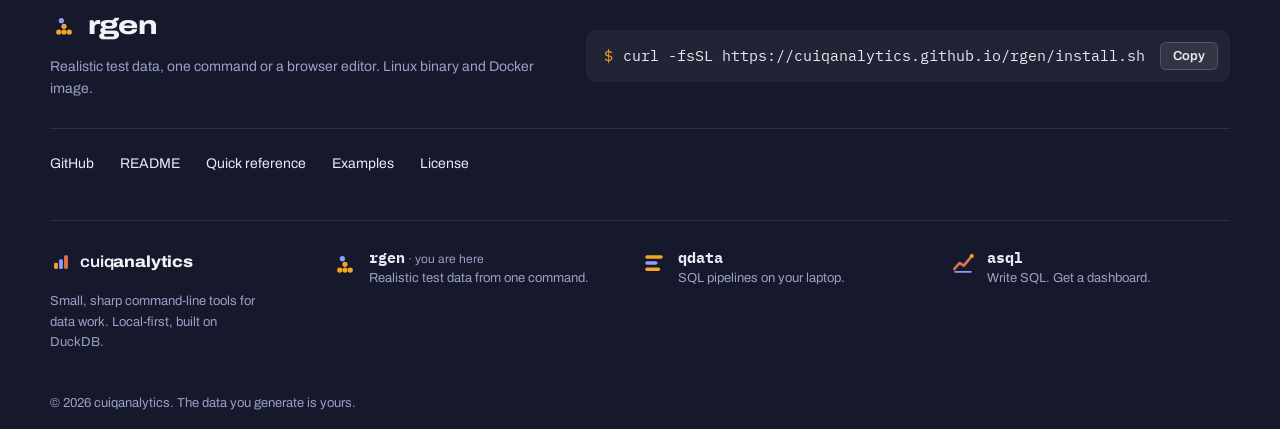
==== commit b85f1dd9: "release 0.3.0: rgen ui editor on the site and docs Co-Authored-By: Claude Opus 5.5 <noreply@anthropi" ====
--- a/index.html
+++ b/index.html
@@ -4,7 +4,7 @@
 <meta charset="utf-8">
 <meta name="viewport" content="width=device-width, initial-scale=1">
 <title>rgen — realistic test data</title>
-<meta name="description" content="rgen generates realistic synthetic data from one command: 101 providers, foreign keys that join, time series, lifecycles and digital twins of real datasets. CSV, JSON, Parquet, Excel, DuckDB, SQLite. Data packs add fintech, Latin America, HR and product analytics data.">
+<meta name="description" content="rgen generates realistic synthetic data from one command: 101 providers, foreign keys that join, time series, lifecycles and digital twins of real datasets. CSV, JSON, Parquet, Excel, DuckDB, SQLite. A browser editor (rgen ui) if you prefer clicking. Data packs add industry data: fintech, healthcare, insurance, logistics, retail, telecom and more.">
 <meta property="og:type" content="website">
 <meta property="og:url" content="https://cuiqanalytics.github.io/rgen/">
 <meta property="og:title" content="rgen — realistic test data, one command">
@@ -104,6 +104,7 @@
       <h2>One line in. A table out.</h2>
       <p>List the columns you want, separated by semicolons. Rename them with <code>as</code>. Let later columns build on earlier ones: here the email is made from the generated name, so the rows hold together when someone reads them.</p>
       <p>Pick the format with the file extension. <code>.parquet</code>, <code>.json</code> and <code>.xlsx</code> work the same way.</p>
+      <p>Prefer clicking? <code>rgen ui</code> opens the same thing in your browser: search the providers, add columns, look at sample rows, then save the file. It runs on your machine and listens only there.</p>
     </div>
     <div class="split-demo">
       <pre class="terminal"><code><span class="sigil">$</span> rgen run -n 1000 -p "first_name;last_name;
@@ -384,6 +385,7 @@
           <li>Relational configs with foreign keys</li>
           <li>Time series, lifecycles and scenarios</li>
           <li><code>rgen profile</code> and <code>rgen twin</code> digital twins</li>
+          <li><code>rgen ui</code>, a visual editor in your browser</li>
           <li>Impurity profiles, your own DuckDB macros, the Claude Code skill</li>
         </ul>
         <a class="btn btn-solid" href="#install">Install rgen</a>
@@ -420,6 +422,7 @@
       <details><summary>Is any of the generated data real?</summary><p>No. Every row is generated. Reference lists such as city names, occupations, merchant categories and wage statistics come from public datasets, but the people, accounts and IDs are random. A generated ID can still match a real one by chance, so never use it to contact, verify or charge anyone.</p></details>
       <details><summary>Can I use the data commercially?</summary><p>Yes. The data you generate is yours: put it in demos, tests, docs or products. <code>rgen packs info &lt;pack&gt;</code> lists the public sources inside each pack and their licenses.</p></details>
       <details><summary>Does rgen need internet access or an account?</summary><p>No. It's a single binary that runs offline, and pack licenses are verified offline too. No telemetry.</p></details>
+      <details><summary>Is there a graphical interface?</summary><p>Yes. <code>rgen ui</code> opens an editor in your browser: search the providers, add and reorder columns, preview rows, then save the file. It runs on your machine, listens only on localhost and needs no internet. <code>--port</code> changes the port (default 7842).</p></details>
       <details><summary>Does it run on macOS and Windows?</summary><p>The native binary is for Linux (x86-64). On macOS and Windows, use the Docker image: <code>docker pull ghcr.io/cuiqanalytics/rgen</code>.</p></details>
       <details><summary>Are the IDs and bank numbers valid?</summary><p>Pack identifiers pass the same checks real systems use: Luhn for cards, IBAN mod-97 with national check digits, US routing numbers, CLABE, and the check digits of RUT, CUIT, CURP, RFC, CPF, CNPJ, NIT, RUC and CI. We test them against python-stdnum and schwifty on every pack build.</p></details>
       <details><summary>What happens when a pack license expires?</summary><p>That pack stops loading. Everything else keeps working, and data you already generated is unaffected.</p></details>
@@ -435,7 +438,7 @@
   <div class="wrap footer-grid">
     <div>
       <p class="brand"><img src="brand/icon-rgen.svg" alt="" width="28" height="28">rgen</p>
-      <p class="footer-note">Realistic test data, one command. Linux binary and Docker image.</p>
+      <p class="footer-note">Realistic test data, one command or a browser editor. Linux binary and Docker image.</p>
     </div>
     <div class="cmd">
       <code><span class="sigil" aria-hidden="true">$</span>curl -fsSL https://cuiqanalytics.github.io/rgen/install.sh | sh</code>
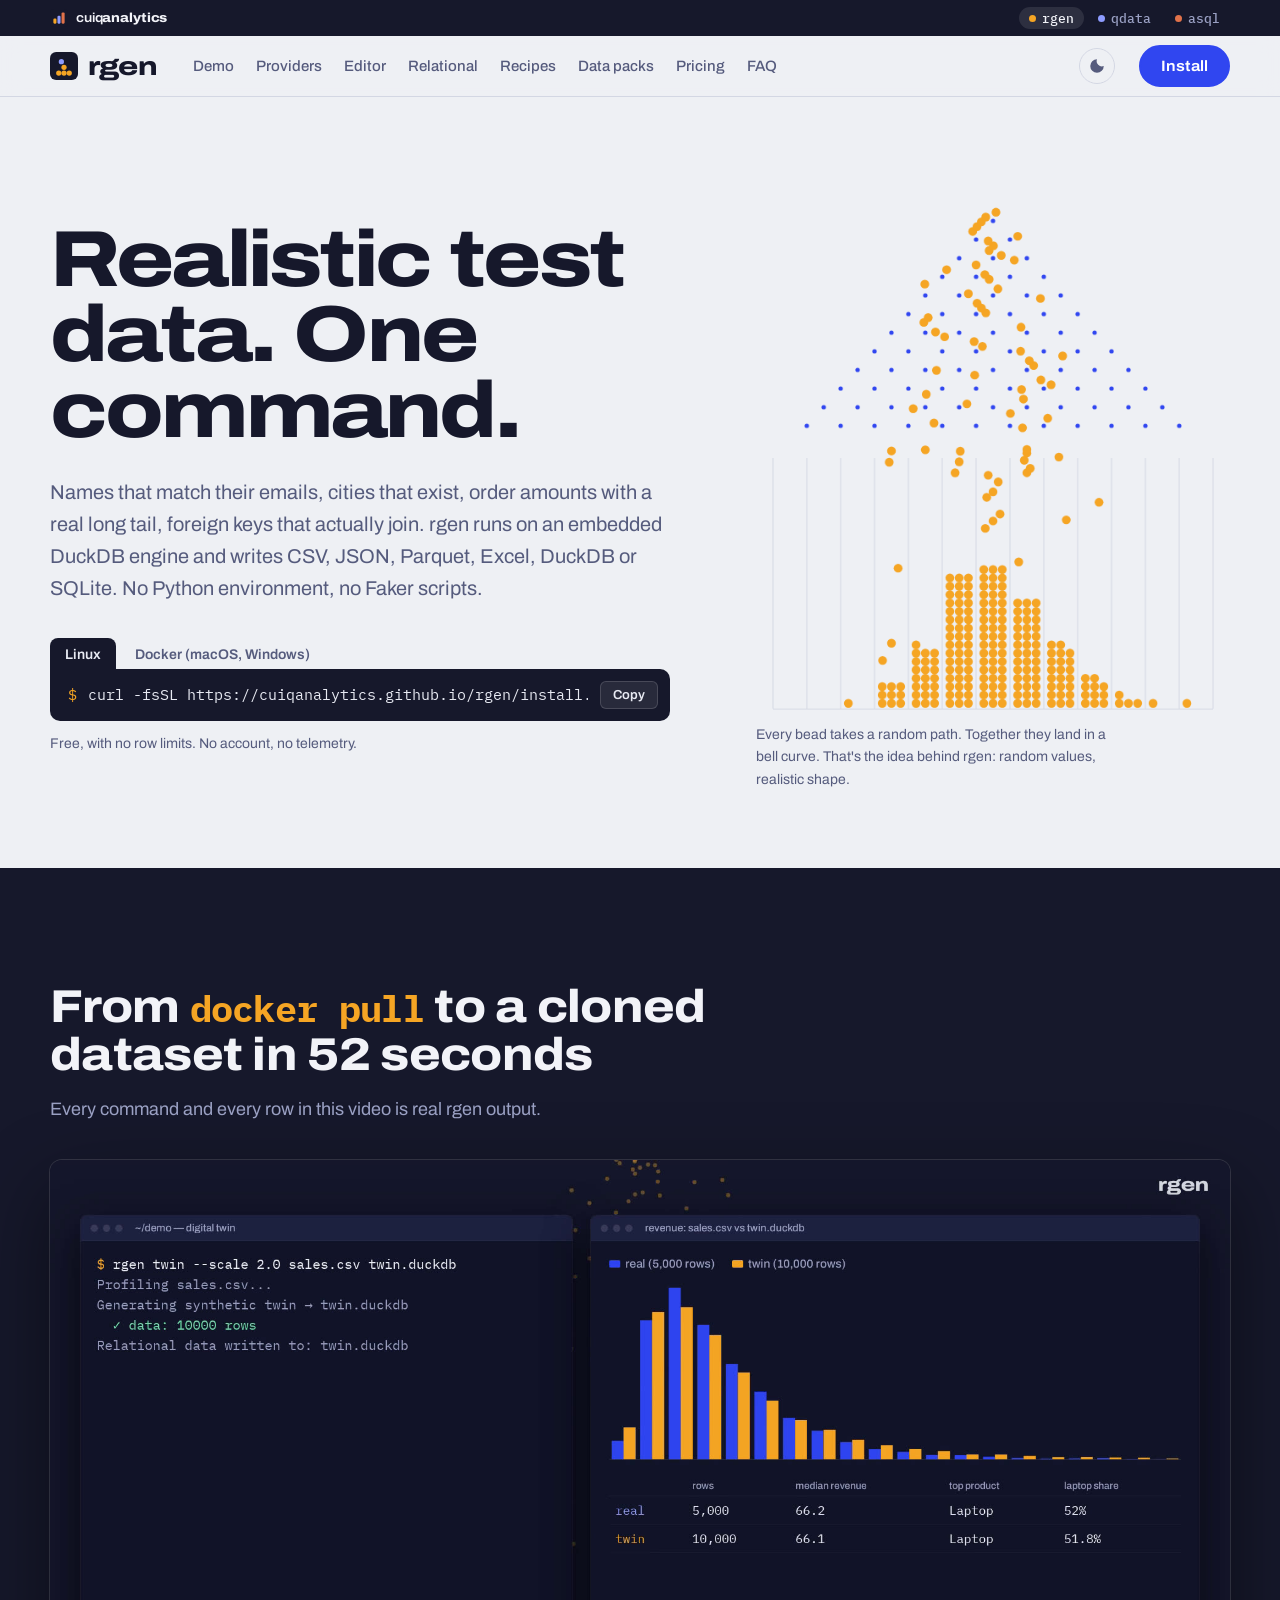
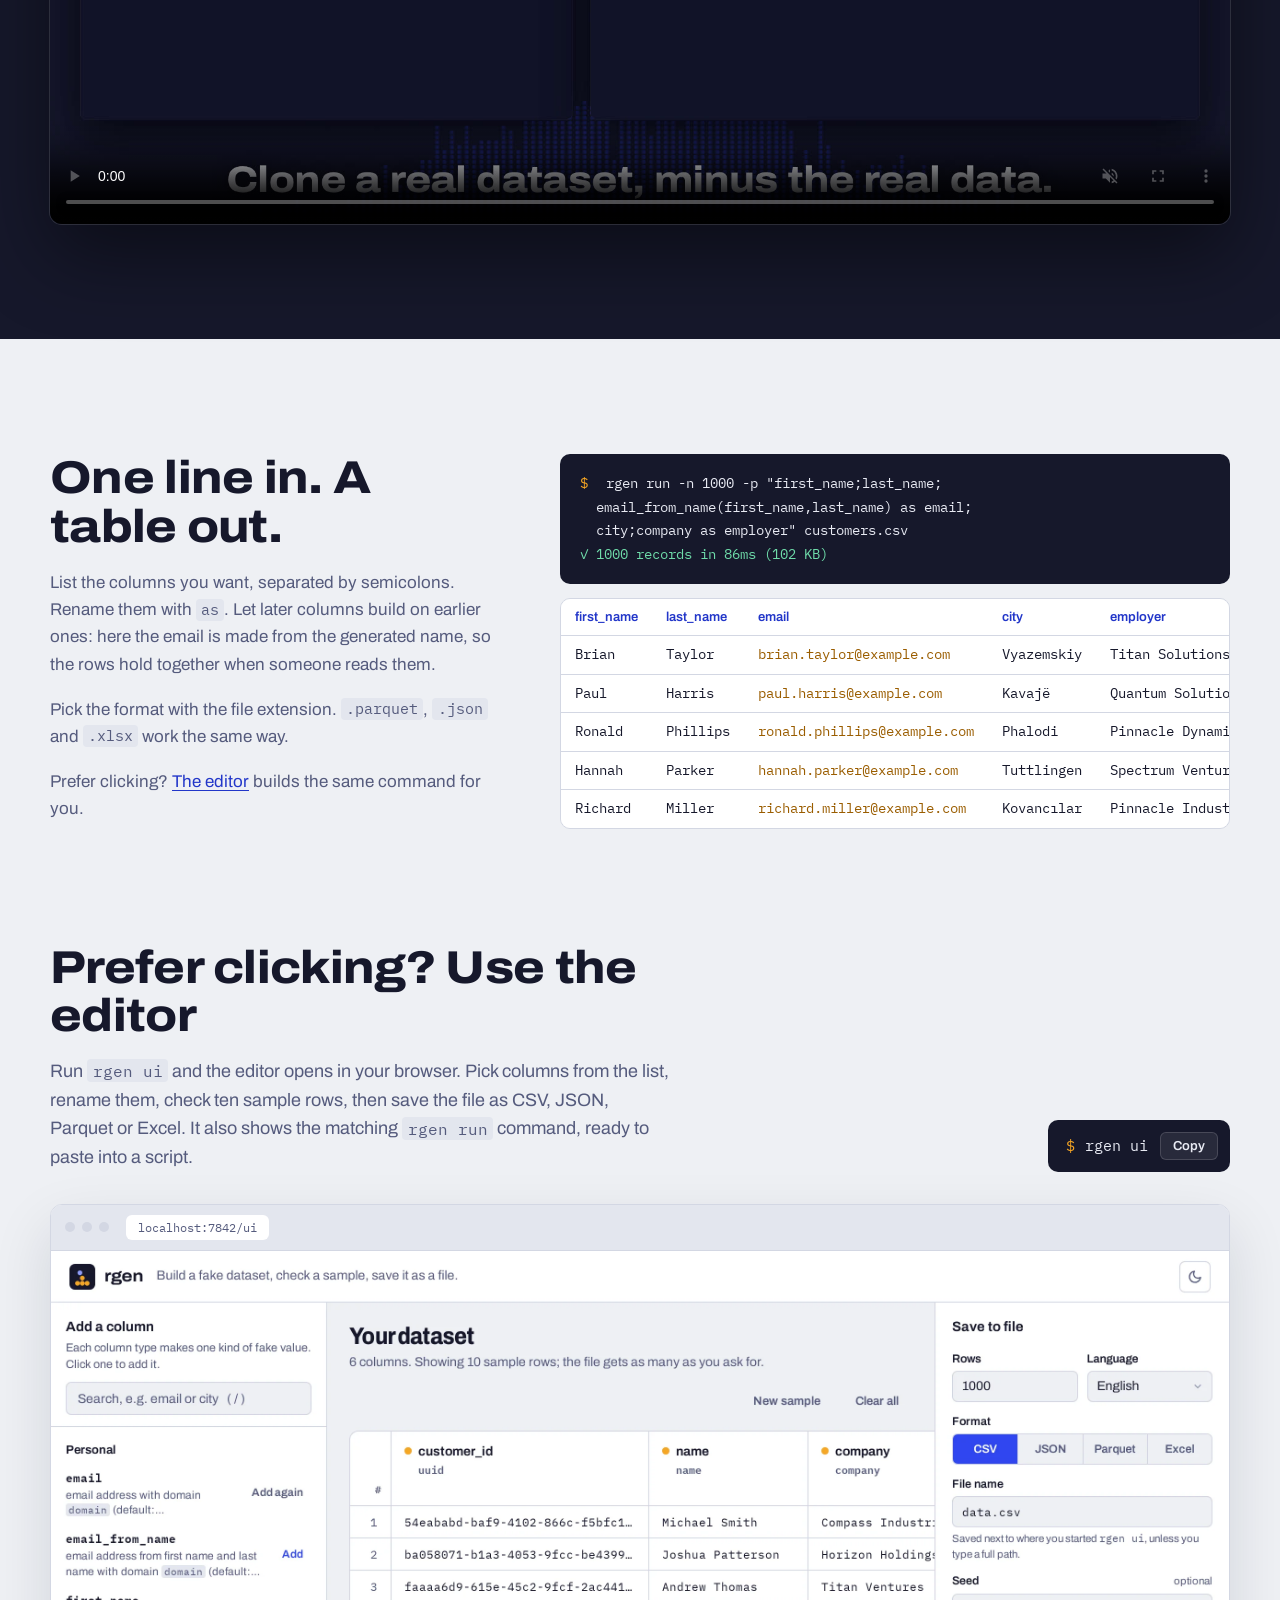
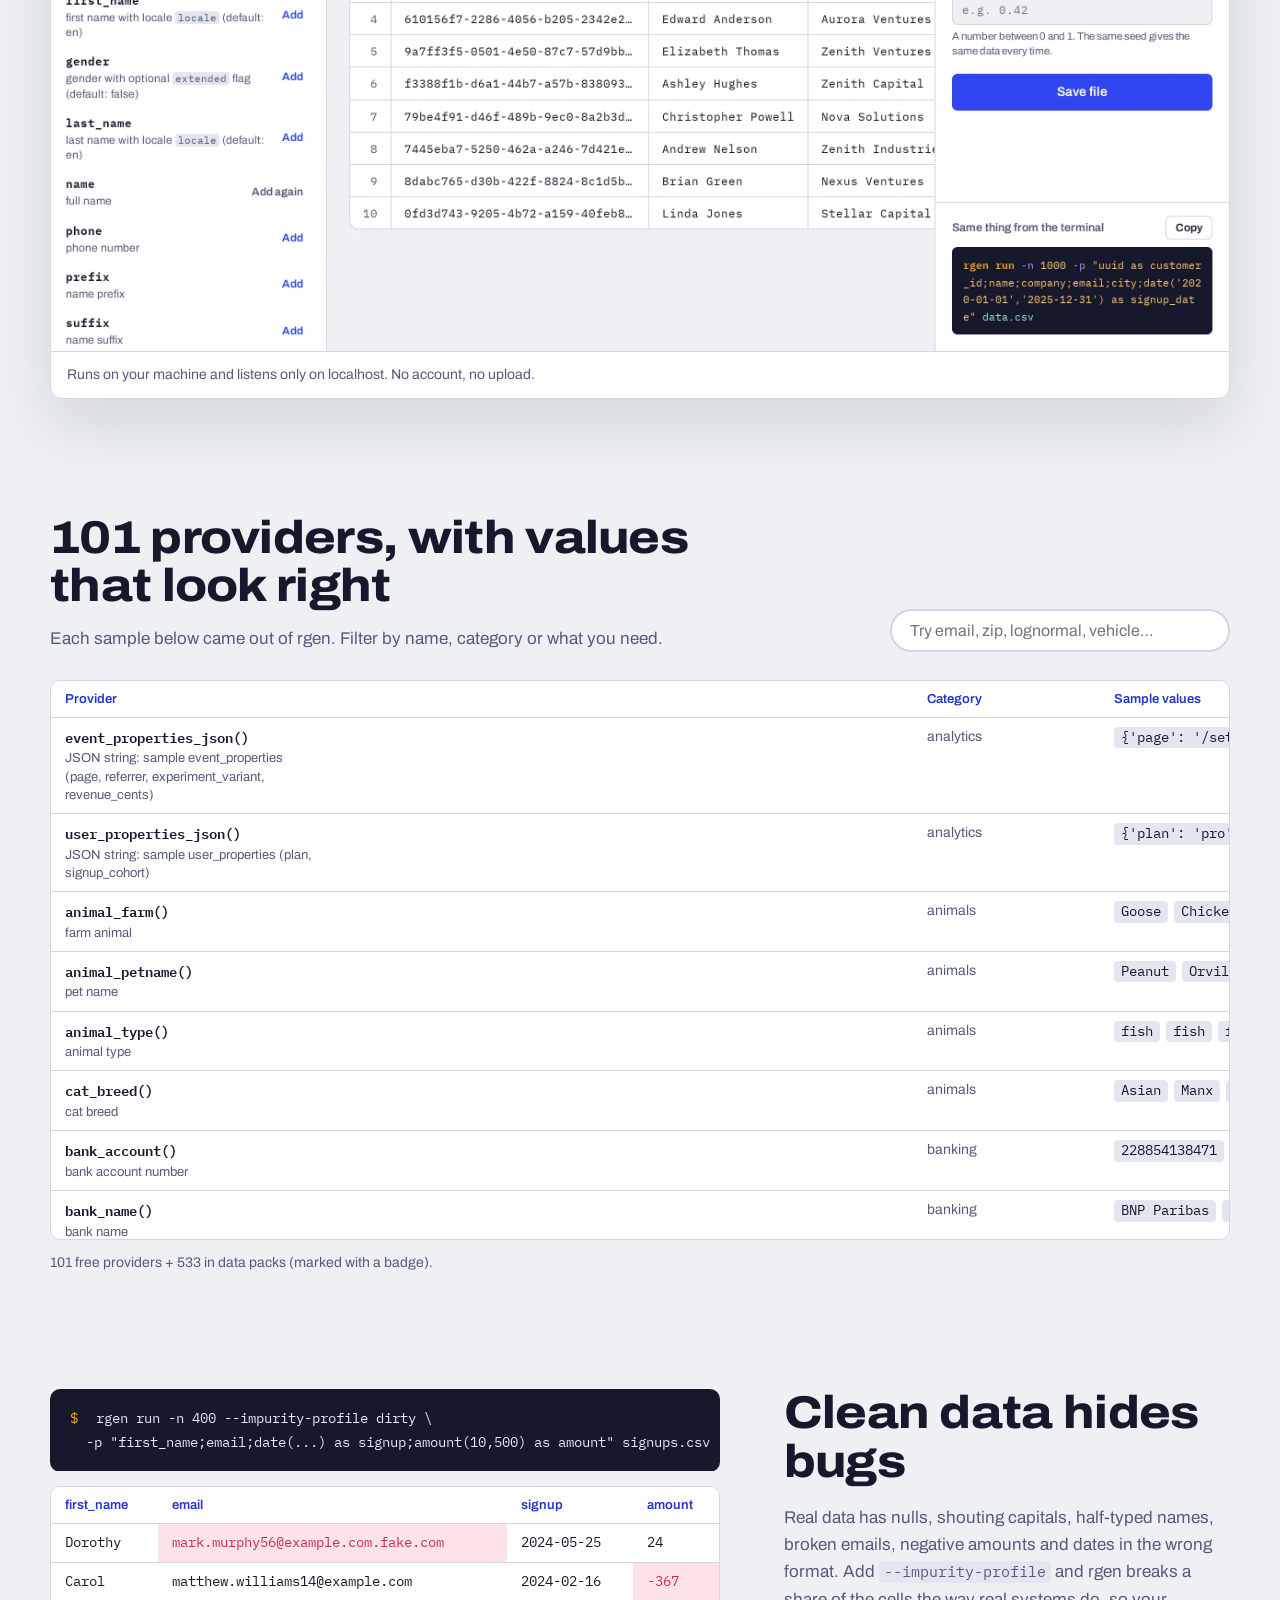
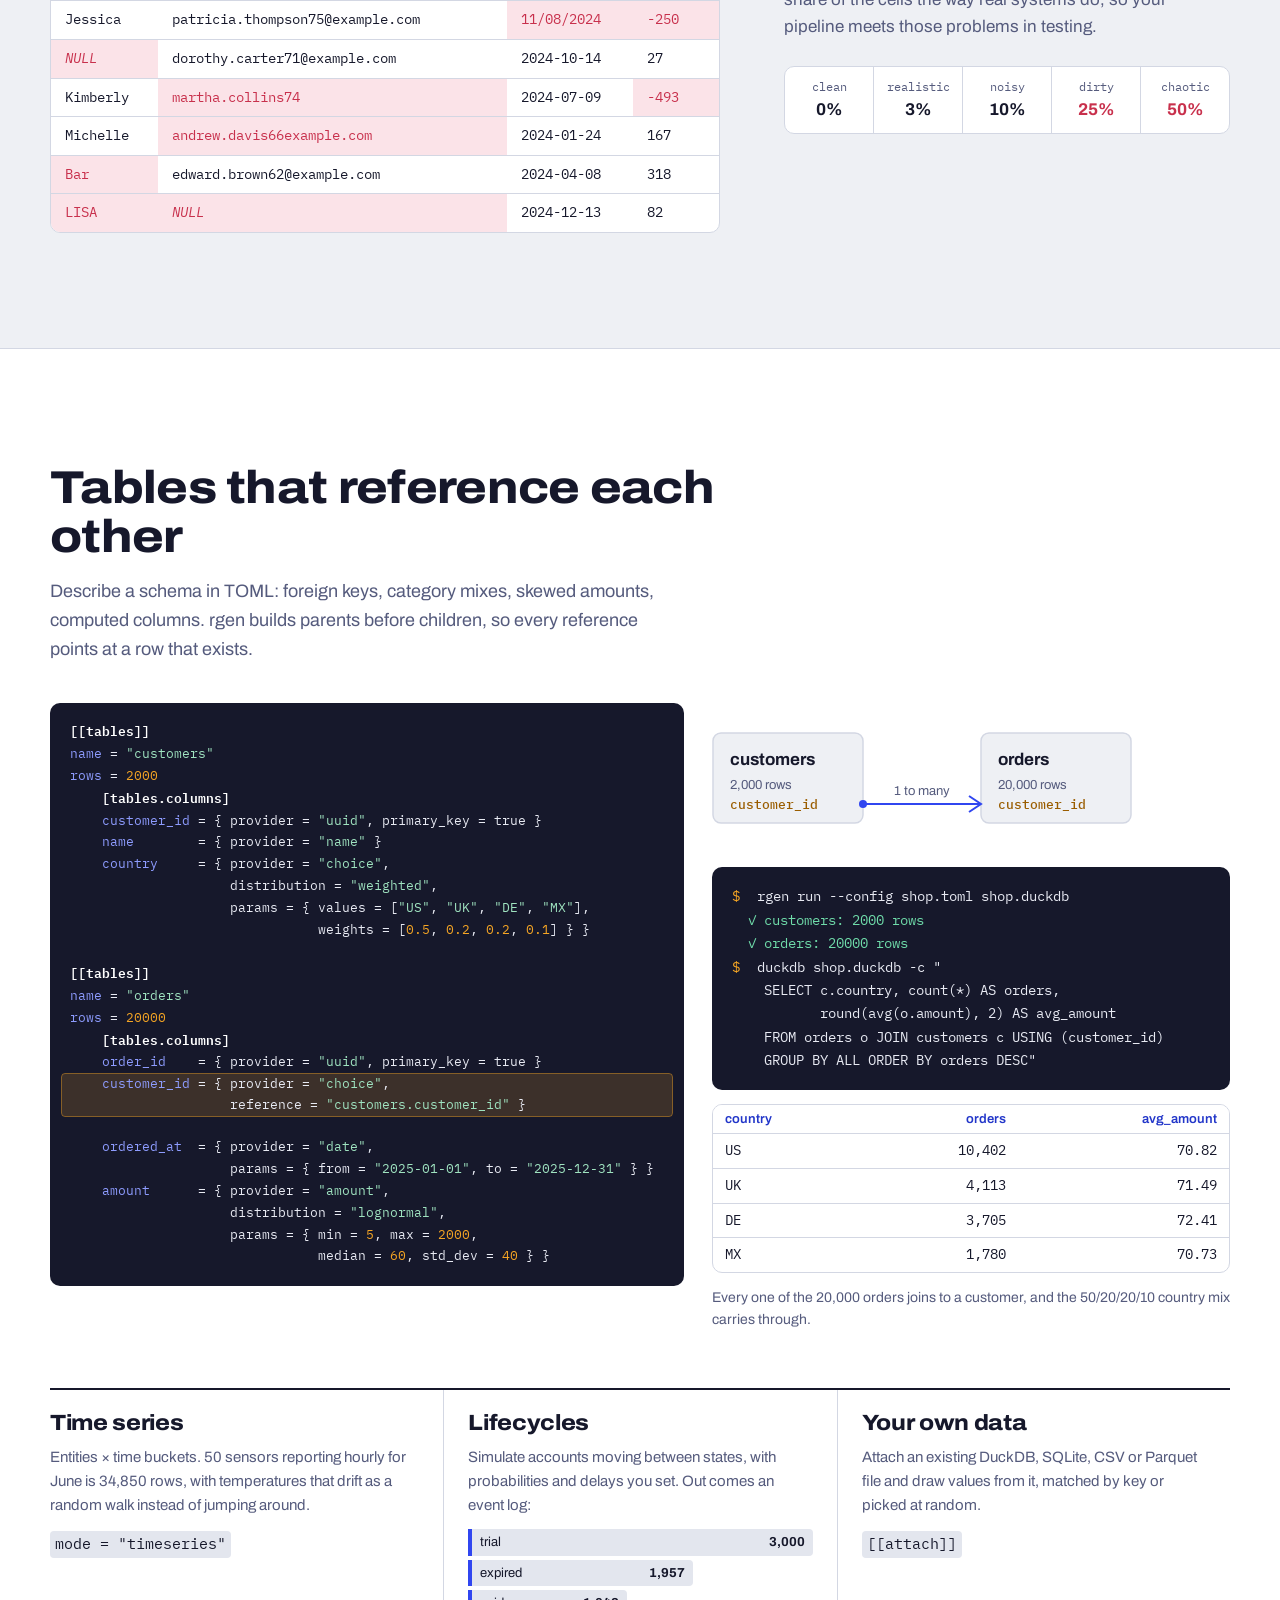
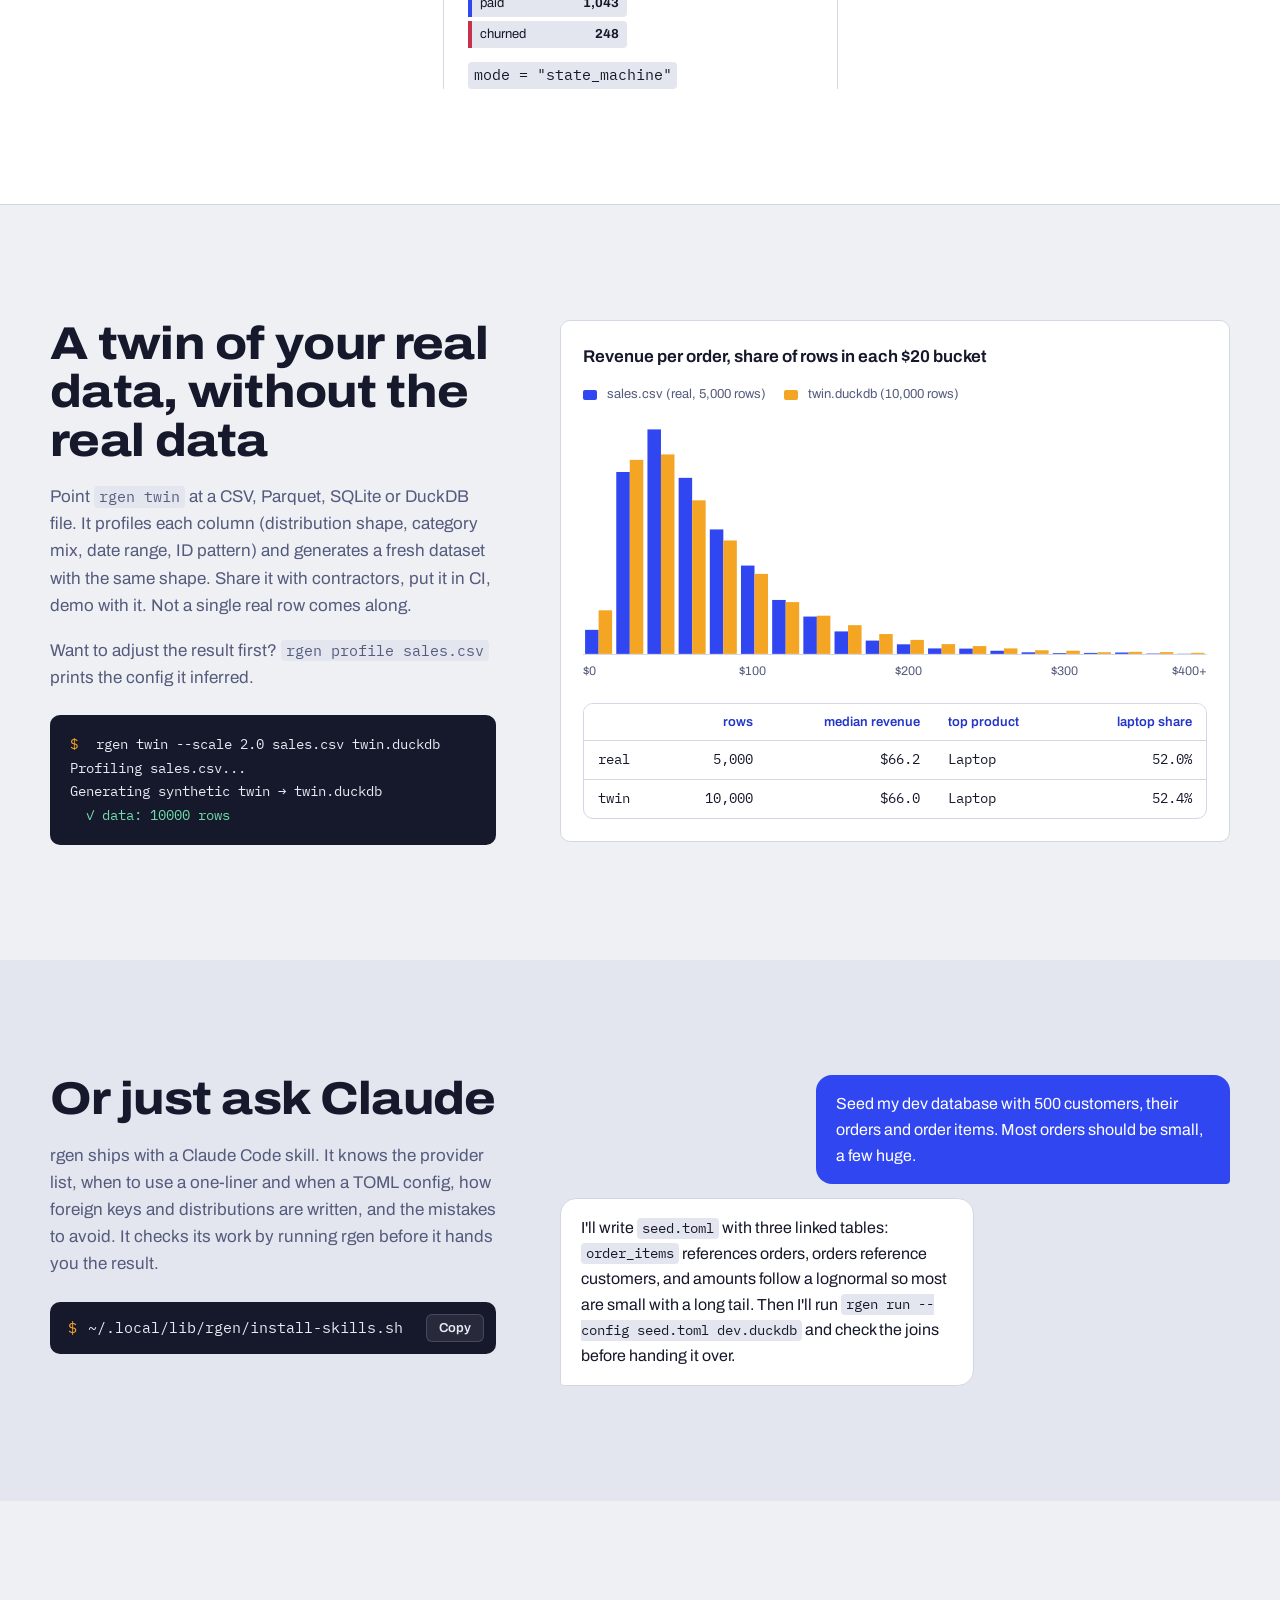
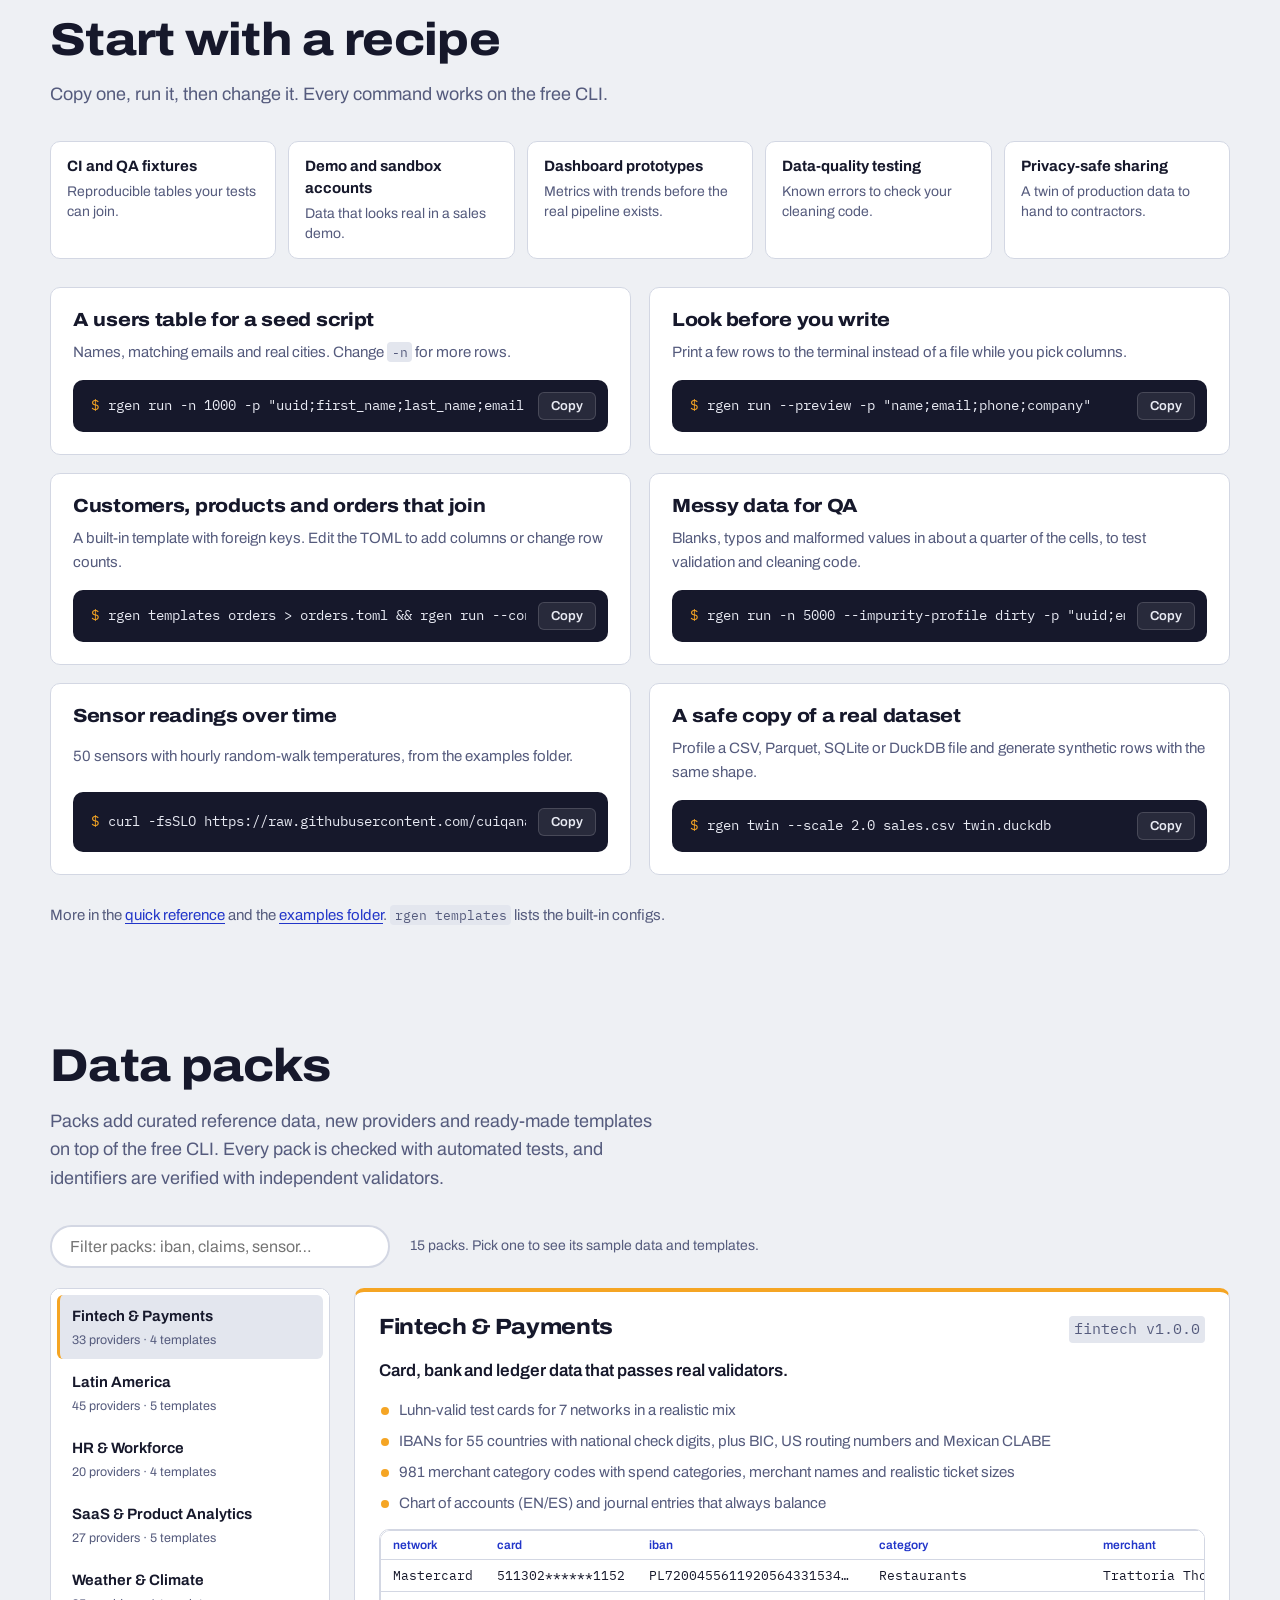
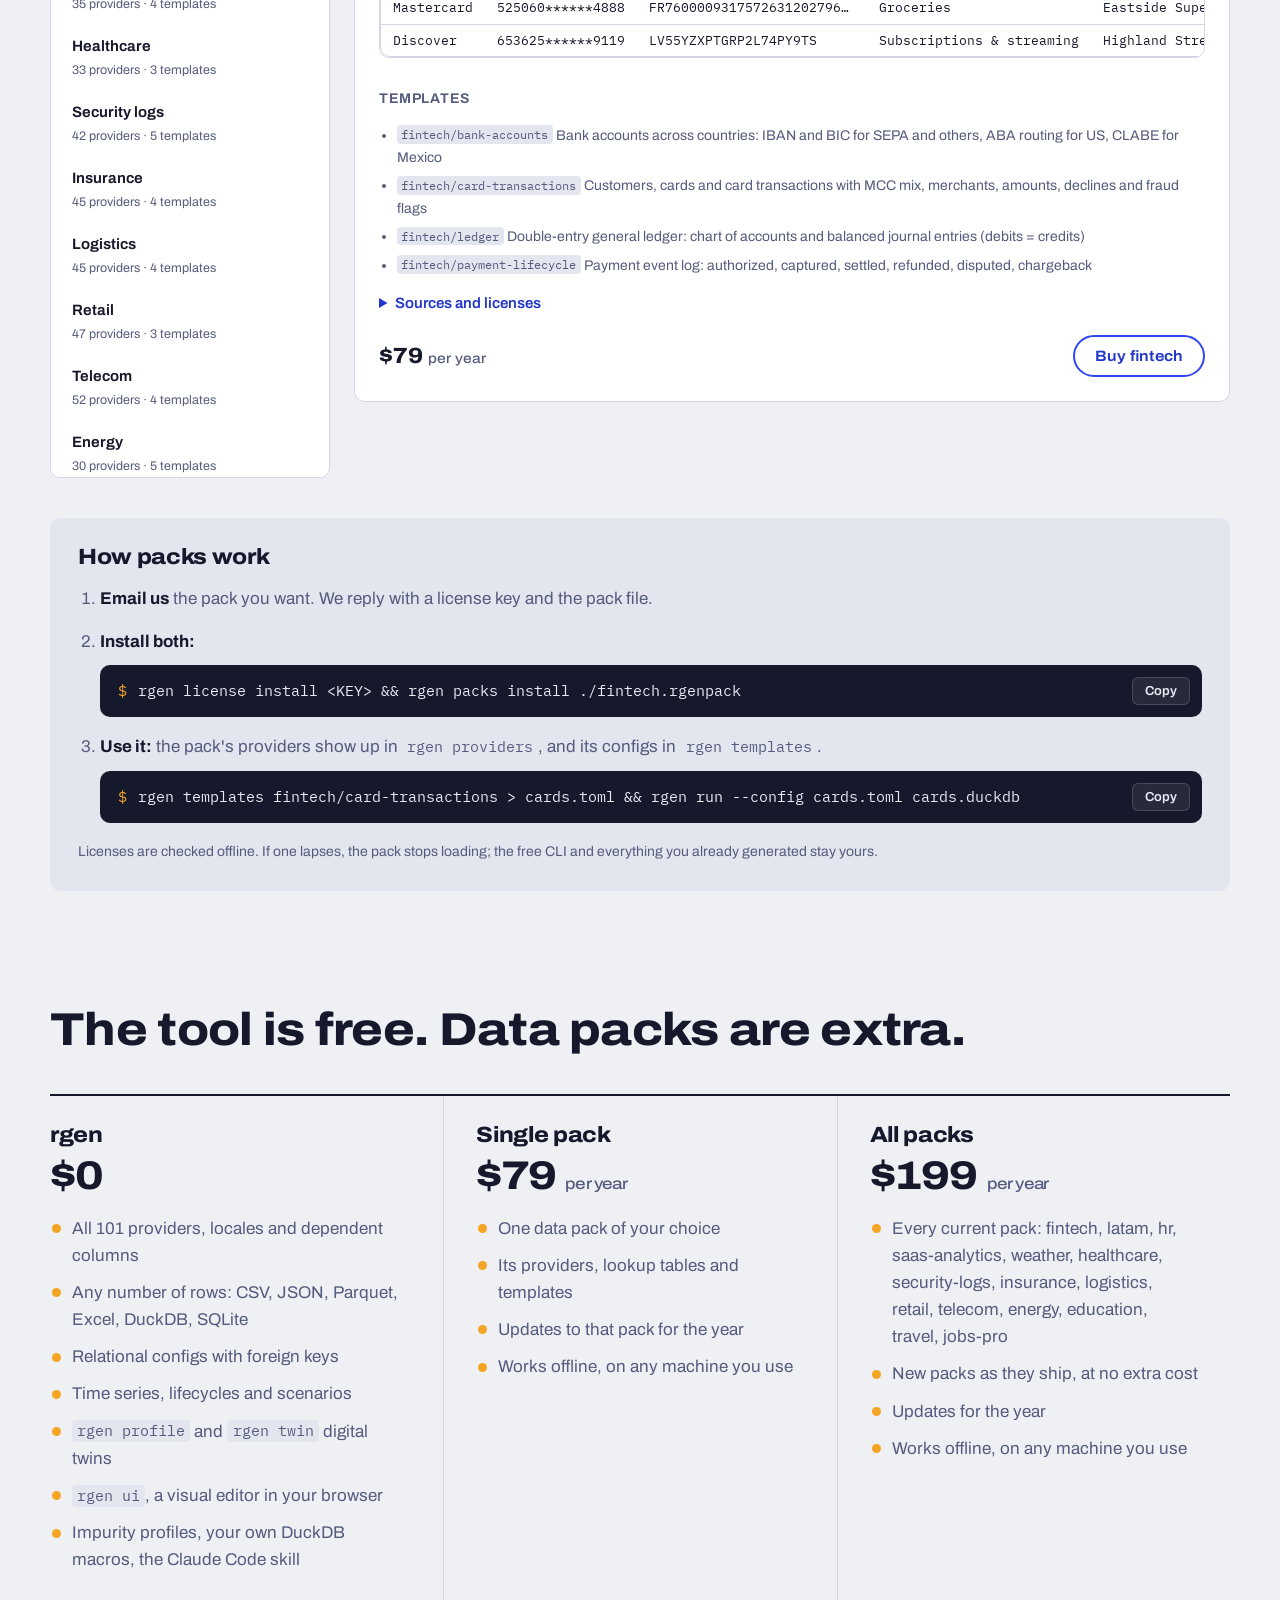
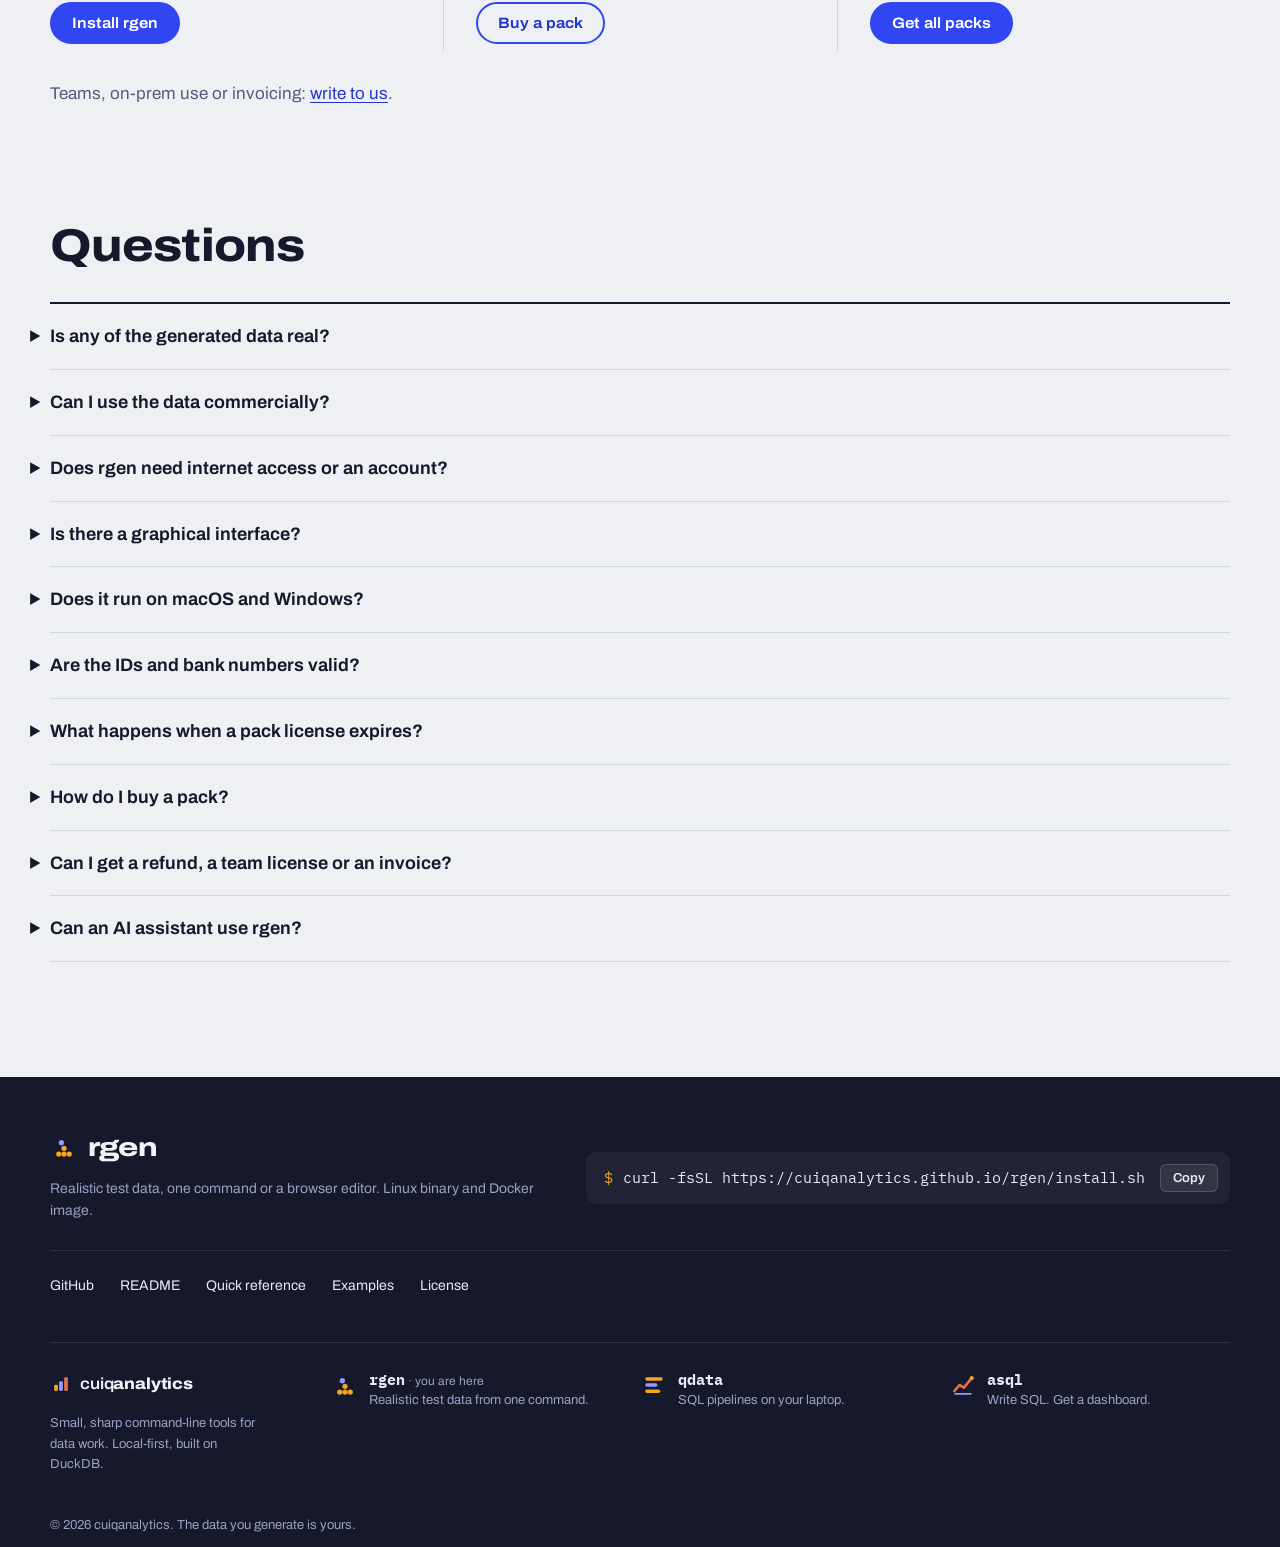
==== commit a19dee02: "site: editor section with rgen ui screenshots (light and dark) Co-Authored-By: Claude Opus 5.5 <nore" ====
--- a/index.html
+++ b/index.html
@@ -44,6 +44,7 @@
     <div class="nav-links">
       <a href="#demo">Demo</a>
       <a href="#providers">Providers</a>
+      <a href="#ui">Editor</a>
       <a href="#relational">Relational</a>
       <a href="#recipes">Recipes</a>
       <a href="#packs">Data packs</a>
@@ -104,7 +105,7 @@
       <h2>One line in. A table out.</h2>
       <p>List the columns you want, separated by semicolons. Rename them with <code>as</code>. Let later columns build on earlier ones: here the email is made from the generated name, so the rows hold together when someone reads them.</p>
       <p>Pick the format with the file extension. <code>.parquet</code>, <code>.json</code> and <code>.xlsx</code> work the same way.</p>
-      <p>Prefer clicking? <code>rgen ui</code> opens the same thing in your browser: search the providers, add columns, look at sample rows, then save the file. It runs on your machine and listens only there.</p>
+      <p>Prefer clicking? <a href="#ui">The editor</a> builds the same command for you.</p>
     </div>
     <div class="split-demo">
       <pre class="terminal"><code><span class="sigil">$</span> rgen run -n 1000 -p "first_name;last_name;
@@ -124,6 +125,25 @@
         </table>
       </div>
     </div>
+  </section>
+
+  <section id="ui" class="wrap editor">
+    <div class="editor-head">
+      <div>
+        <h2>Prefer clicking? Use the editor</h2>
+        <p class="section-lede">Run <code>rgen ui</code> and the editor opens in your browser. Pick columns from the list, rename them, check ten sample rows, then save the file as CSV, JSON, Parquet or Excel. It also shows the matching <code>rgen run</code> command, ready to paste into a script.</p>
+      </div>
+      <div class="cmd">
+        <code><span class="sigil" aria-hidden="true">$</span>rgen ui</code>
+        <button class="copy" data-copy="rgen ui">Copy</button>
+      </div>
+    </div>
+    <figure class="editor-card">
+      <div class="editor-bar" aria-hidden="true"><span></span><span></span><span></span><code>localhost:7842/ui</code></div>
+      <img class="shot-light" src="media/ui/editor-light.webp" width="2560" height="1520" loading="lazy" alt="The rgen editor: a list of column types on the left, ten sample rows of a customers table in the middle, and file options with the matching rgen run command on the right">
+      <img class="shot-dark" src="media/ui/editor-dark.webp" width="2560" height="1520" loading="lazy" alt="">
+      <figcaption>Runs on your machine and listens only on localhost. No account, no upload.</figcaption>
+    </figure>
   </section>
 
   <section id="providers" class="wrap catalog">
--- a/style.css
+++ b/style.css
@@ -28,6 +28,24 @@
 .section-lede { margin-top: 14px; font-size: 18px; color: var(--muted); max-width: 62ch; }
 .video-frame { margin-top: 36px; border-radius: 12px; overflow: hidden; box-shadow: 0 0 0 1px #ffffff1f, 0 30px 80px #0007; background: #16182b; }
 .video-frame video { width: 100%; aspect-ratio: 16 / 9; }
+
+/* ---------- editor ---------- */
+.editor-head { display: grid; grid-template-columns: minmax(0, 1fr) auto; gap: 24px 48px; align-items: end; }
+.editor-card { margin: 32px 0 0; background: var(--surface); border: 1px solid var(--line); border-radius: 12px; overflow: hidden;
+  box-shadow: 0 24px 60px #14162a1f; }
+.editor-bar { display: flex; align-items: center; gap: 7px; padding: 10px 14px; border-bottom: 1px solid var(--line); background: var(--sunk); }
+.editor-bar span { width: 10px; height: 10px; border-radius: 50%; background: var(--line); }
+.editor-bar code { margin-left: 10px; background: var(--surface); color: var(--muted); font-size: 12px; padding: 3px 12px; border-radius: 6px; }
+.editor-card img { display: block; width: 100%; height: auto; }
+.editor-card figcaption { padding: 12px 16px; font-size: 14px; color: var(--muted); border-top: 1px solid var(--line); }
+.shot-dark { display: none !important; }
+:root[data-theme="dark"] .shot-light { display: none !important; }
+:root[data-theme="dark"] .shot-dark { display: block !important; }
+@media (prefers-color-scheme: dark) {
+  :root:not([data-theme="light"]) .shot-light { display: none !important; }
+  :root:not([data-theme="light"]) .shot-dark { display: block !important; }
+}
+@media (max-width: 760px) { .editor-head { grid-template-columns: minmax(0, 1fr); } }
 
 /* ---------- split sections ---------- */
 .split { display: grid; grid-template-columns: minmax(0, 0.8fr) minmax(0, 1.2fr); gap: clamp(28px, 5vw, 64px); align-items: start; }
